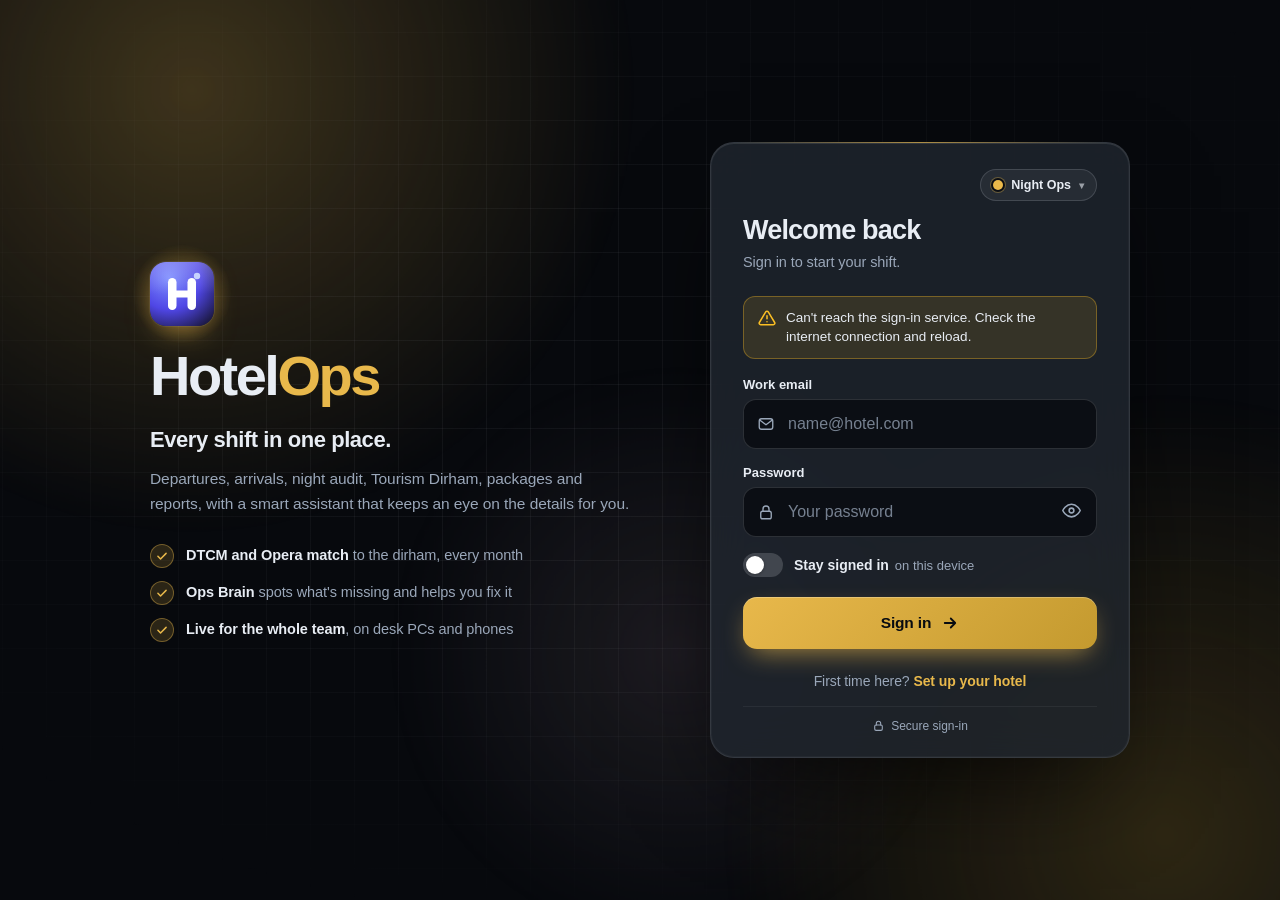
==== index.html @ 818b421c "Simplify Immigration Check into upload, review and fix (v650)" ====
<!DOCTYPE html>
<html lang="en">
<head>
<meta charset="UTF-8"/>
<meta name="viewport" content="width=device-width,initial-scale=1.0,viewport-fit=cover"/>
<title>HotelOps · Ibis Styles Dubai</title>
<link rel="icon" href="data:image/svg+xml,<svg xmlns='http://www.w3.org/2000/svg' viewBox='0 0 64 64'><defs><radialGradient id='g' cx='.3' cy='.25' r='.9'><stop offset='0' stop-color='%237c8cff'/><stop offset='.55' stop-color='%234f46e5'/><stop offset='1' stop-color='%231e1b4b'/></radialGradient><linearGradient id='gh' x1='0' y1='0' x2='0' y2='1'><stop offset='0' stop-color='%23fff' stop-opacity='.22'/><stop offset='.5' stop-color='%23fff' stop-opacity='0'/></linearGradient></defs><rect width='64' height='64' rx='14.5' fill='url(%23g)'/><rect width='64' height='64' rx='14.5' fill='url(%23gh)'/><g fill='%23fff'><rect x='18' y='16' width='8.5' height='32' rx='4.25'/><rect x='37.5' y='16' width='8.5' height='32' rx='4.25'/><rect x='22' y='28.5' width='20' height='7' rx='3.5'/></g><circle cx='47' cy='14' r='3.2' fill='%23c7d2fe'/></svg>"/>
<!-- PWA — installable, works offline for the app shell -->
<link rel="manifest" href="manifest.json"/>
<meta name="theme-color" content="#07090d"/>
<meta name="apple-mobile-web-app-capable" content="yes"/>
<meta name="mobile-web-app-capable" content="yes"/>
<meta name="apple-mobile-web-app-status-bar-style" content="black-translucent"/>
<meta name="apple-mobile-web-app-title" content="HotelOps"/>
<link rel="apple-touch-icon" sizes="180x180" href="icon-192.png"/>
<!-- CSP: restricts script/connect origins to only what this app actually
     uses (Firebase, Google Fonts, cdnjs for xlsx/pdf.js). 'unsafe-inline'
     is required for script-src/style-src since the app relies on inline
     onclick="" handlers and <style> blocks throughout — this policy's real
     value is blocking any OTHER origin from ever being loaded or contacted,
     not blocking inline handlers. -->
<meta http-equiv="Content-Security-Policy" content="default-src 'self'; script-src 'self' https://www.google.com https://www.recaptcha.net 'unsafe-inline' https://cdnjs.cloudflare.com https://www.gstatic.com https://apis.google.com https://*.firebasedatabase.app https://*.firebaseio.com https://cdn.jsdelivr.net 'wasm-unsafe-eval'; worker-src 'self' blob: https://cdn.jsdelivr.net; style-src 'self' 'unsafe-inline' https://fonts.googleapis.com; font-src 'self' https://fonts.gstatic.com data:; img-src 'self' data: blob:; media-src 'self' blob:; connect-src 'self' https://api.github.com https://docs.google.com https://drive.google.com https://drive.usercontent.google.com https://*.googleusercontent.com https://api.onedrive.com https://*.1drv.com https://*.livefilestore.com https://onedrive.live.com https://dl.dropboxusercontent.com https://raw.githubusercontent.com https://ntfy.sh https://api.telegram.org https://www.google.com https://www.recaptcha.net https://api.anthropic.com https://en.wikipedia.org https://cdn.jsdelivr.net data: blob: https://*.googleapis.com https://*.firebaseio.com https://*.firebasedatabase.app wss://*.firebaseio.com wss://*.firebasedatabase.app https://apis.google.com; frame-src 'self' https://*.firebasedatabase.app https://*.firebaseio.com https://www.google.com https://www.recaptcha.net https://*.firebaseapp.com https://accounts.google.com; object-src 'none'; base-uri 'self'; form-action 'self';"/>
<!-- fonts and the Excel/PDF readers load without holding up the first screen -->
<link rel="preconnect" href="https://fonts.googleapis.com"/><link rel="preconnect" href="https://fonts.gstatic.com" crossorigin/>
<link rel="preload" as="style" href="https://fonts.googleapis.com/css2?family=Inter:wght@400;500;600;700;800&family=JetBrains+Mono:wght@400;500;600&family=DM+Mono:wght@400;500&family=DM+Sans:wght@400;500;600;700&display=swap" onload="this.onload=null;this.rel='stylesheet'"/>
<noscript><link href="https://fonts.googleapis.com/css2?family=Inter:wght@400;500;600;700;800&family=JetBrains+Mono:wght@400;500;600&family=DM+Mono:wght@400;500&family=DM+Sans:wght@400;500;600;700&display=swap" rel="stylesheet"/></noscript>
<script defer src="https://cdnjs.cloudflare.com/ajax/libs/xlsx/0.18.5/xlsx.full.min.js"></script>
<script defer src="https://cdnjs.cloudflare.com/ajax/libs/pdf.js/3.11.174/pdf.min.js"></script>

<!-- Firebase SDKs -->
<script src="https://www.gstatic.com/firebasejs/9.23.0/firebase-app-compat.js"></script>
<script src="https://www.gstatic.com/firebasejs/9.23.0/firebase-database-compat.js"></script>
<script src="https://www.gstatic.com/firebasejs/9.23.0/firebase-auth-compat.js"></script>
<script src="https://www.gstatic.com/firebasejs/9.23.0/firebase-app-check-compat.js"></script>

<!-- App styles -->
<meta name="ho-version" content="v650"/>
<link rel="stylesheet" href="styles.css"/>
<link rel="stylesheet" href="pro.css"/>
<link rel="stylesheet" href="immig-page.css"/>
<link rel="stylesheet" href="themes.css"/>
<link rel="stylesheet" href="themes-pro.css"/>
<link rel="stylesheet" href="login.css"/>
<link rel="stylesheet" href="forms.css"/>

<!-- ⚡ Instant theme — reads localStorage before Firebase responds, kills the flash -->
<script>
  (function() {
    try {
      // localStorage key matches what db.js uses: 'ibis_' + path
      // this device's own theme first; the hotel's old shared one only if none was ever chosen here
      var mine = localStorage.getItem('ho_theme_v1');
      var raw = mine ? null : localStorage.getItem('ibis_settings');
      if (mine || raw) {
        var s = mine ? { theme: mine } : JSON.parse(raw);
        if (s && s.theme) {
          // a skin sits on a base theme: iPhone on Opera, iPhone Dark and Titanium on Night Ops, Ocean on Midnight
          var skins = { 'ios': 'opera', 'ios-dark': 'night-ops', 'titanium': 'night-ops', 'ocean': 'midnight', 'catppuccin': 'midnight', 'latte': 'opera', 'nord': 'midnight', 'dracula': 'midnight', 'tokyo': 'midnight', 'rosepine': 'midnight', 'paper': 'opera', 'sky': 'opera', 'mint': 'opera', 'sakura': 'opera', 'sand': 'opera',
            'notes': 'opera', 'whatsapp': 'opera', 'telegram': 'opera', 'discord': 'night-ops', 'gaming': 'night-ops', 'classic': 'opera', 'pro': 'night-ops', 'study': 'opera', 'notepad': 'opera', 'redline': 'night-ops', 'found': 'night-ops', 'orbit': 'night-ops', 'orvante': 'opera', 'stratum': 'night-ops', 'atlas': 'opera', 'atlas-dusk': 'night-ops', 'grove': 'opera', 'redwhite': 'opera', 'backtrack': 'night-ops' };
          var styles = { notes: 1, whatsapp: 1, telegram: 1, discord: 1, gaming: 1, classic: 1, pro: 1, study: 1, notepad: 1, redline: 1, found: 1, orbit: 1, orvante: 1, stratum: 1, atlas: 1, 'atlas-dusk': 1, grove: 1, redwhite: 1, backtrack: 1 };   // App styles (themes-pro.css)
          document.documentElement.setAttribute('data-theme', skins[s.theme] || s.theme);
          if (skins[s.theme]) document.documentElement.setAttribute('data-skin', s.theme);
          if (styles[s.theme]) document.documentElement.setAttribute('data-skin-group', 'style');
          // 🌙 dark mode (utils.js hoApplyDark): a light theme draws dark from the first paint
          var hh = new Date().getHours(); if ((localStorage.getItem('ho_dark_v1') === '1' || (localStorage.getItem('ho_dark_auto_v1') === '1' && (hh >= 19 || hh < 7))) && (skins[s.theme] || s.theme) === 'opera') { document.documentElement.setAttribute('data-theme', 'night-ops'); document.documentElement.setAttribute('data-dark', '1'); }
        }
      }
    } catch(e) {}
  })();
</script>
  <style id="loginThemeStyle"></style>

<!-- ══ Adagio Pro — scoped styles (prefixed .ap-) ══ -->
<style>
#panel-adagio {
  --adg-navy:        #0d1b2a;
  --adg-navy-2:      #152438;
  --adg-navy-3:      #1e3050;
  --adg-navy-card:   #182e45;
  --adg-gold:        #c9a84c;
  --adg-gold-light:  #e8c97a;
  --adg-gold-dim:    rgba(201,168,76,.15);
  --adg-gold-border: rgba(201,168,76,.35);
  --adg-red:         #e05c5c;
  --adg-red-bg:      rgba(224,92,92,.12);
  --adg-orange:      #e0944a;
  --adg-orange-bg:   rgba(224,148,74,.12);
  --adg-blue:        #4a90d9;
  --adg-blue-bg:     rgba(74,144,217,.12);
  --adg-green:       #4caf7d;
  --adg-green-bg:    rgba(76,175,125,.12);
  --adg-purple:      #9b72cf;
  --adg-pink:        #e05c9b;
  --adg-pink-bg:     rgba(224,92,155,.12);
  --adg-text-1:      #f0ede8;
  --adg-text-2:      #a8b4c2;
  --adg-text-3:      #637180;
  --adg-border:      rgba(255,255,255,.07);
  --adg-border-2:    rgba(255,255,255,.12);
  --adg-radius:      10px;
  --adg-radius-lg:   16px;
}
#panel-adagio { font-family: 'DM Sans', var(--sans, sans-serif); }

/* ── Opera theme overrides for Adagio panel ── */
[data-theme="opera"] #panel-adagio {
  --adg-navy:        #F5F5F5;
  --adg-navy-2:      #EFEFEF;
  --adg-navy-3:      #E8E8E8;
  --adg-navy-card:   #FFFFFF;
  --adg-gold:        #8B5E00;
  --adg-gold-light:  #7A5200;
  --adg-gold-dim:    rgba(139,94,0,.10);
  --adg-gold-border: rgba(139,94,0,.30);
  --adg-red:         #C74634;
  --adg-red-bg:      rgba(199,70,52,.09);
  --adg-orange:      #995C00;
  --adg-orange-bg:   rgba(153,92,0,.09);
  --adg-blue:        #1B6EC2;
  --adg-blue-bg:     rgba(27,110,194,.09);
  --adg-green:       #118C4F;
  --adg-green-bg:    rgba(17,140,79,.09);
  --adg-purple:      #5C2D8C;
  --adg-pink:        #C2185B;
  --adg-pink-bg:     rgba(194,24,91,.09);
  --adg-text-1:      #1D1D1B;
  --adg-text-2:      #4A4A4A;
  --adg-text-3:      #767676;
  --adg-border:      rgba(0,0,0,.09);
  --adg-border-2:    rgba(0,0,0,.14);
}
[data-theme="opera"] .adg-upload-card      { background: #FFFFFF; border-color: #C8C8C8; }
[data-theme="opera"] .adg-upload-settings  { background: #F0F0F0; border-color: #CCCCCC; }
[data-theme="opera"] .adg-date-input,
[data-theme="opera"] .adg-num-input        { background: #FFFFFF; border-color: #C8C8C8; color: #1D1D1B; }
[data-theme="opera"] .adg-table-wrap       { background: #FFFFFF; border-color: #E0E0E0; }
[data-theme="opera"] .adg-table th         { background: #F0F0F0; color: #767676; border-color: #D0D0D0; }
[data-theme="opera"] .adg-table td         { border-color: #EEEEEE; color: #1D1D1B; }
[data-theme="opera"] .adg-table tbody tr:hover { background: rgba(199,70,52,.04); }
[data-theme="opera"] .adg-modal-box         { background: #FFFFFF; border-color: #E0E0E0; }
[data-theme="opera"] .adg-modal-hdr         { background: #FFFFFF; border-color: #E0E0E0; }
[data-theme="opera"] .adg-chart-panel      { background: #FFFFFF; border-color: #E0E0E0; }
[data-theme="opera"] .adg-summary          { background: #FFFFFF; border-color: #E0E0E0; }
[data-theme="opera"] .adg-kpi              { background: #FFFFFF; border-color: #E0E0E0; }
[data-theme="opera"] .adg-kpi:hover        { box-shadow: 0 4px 16px rgba(0,0,0,.12); }
[data-theme="opera"] .adg-select,
[data-theme="opera"] .adg-search-input     { background: #FFFFFF; border-color: #C8C8C8; color: #1D1D1B; }
[data-theme="opera"] .adg-tab              { background: #FFFFFF; border-color: #C8C8C8; color: #4A4A4A; }
[data-theme="opera"] .adg-tab:hover        { border-color: #8B5E00; color: #8B5E00; }
[data-theme="opera"] .adg-tab.active       { background: rgba(139,94,0,.08); border-color: #8B5E00; color: #7A5200; }
[data-theme="opera"] .adg-room-badge       { background: #F0F0F0; border-color: #C8C8C8; color: #7A5200; }
[data-theme="opera"] .adg-file-pill        { background: #F0F0F0; border-color: #C8C8C8; color: #7A5200; }
[data-theme="opera"] .adg-tab-count        { background: rgba(0,0,0,.06); }
[data-theme="opera"] .adg-row-departed,
[data-theme="opera"] .adg-row-overdue      { background: rgba(199,70,52,.05) !important; }
[data-theme="opera"] .adg-row-departing    { background: rgba(153,92,0,.04) !important; }
[data-theme="opera"] .adg-row-cheque       { background: rgba(194,24,91,.04) !important; }
[data-theme="opera"] .adg-row-paid         { opacity: .6; }
[data-theme="opera"] .adg-modal-field      { background: #F0F0F0; }

/* Upload */
.adg-upload-section{display:flex;flex-direction:column;align-items:center;gap:1.25rem;padding:3rem 1rem}
.adg-upload-card{display:flex;flex-direction:column;align-items:center;gap:1.1rem;background:var(--adg-navy-card);border:2px dashed var(--adg-border-2);border-radius:var(--adg-radius-lg);padding:2.5rem 3rem;width:100%;max-width:580px;text-align:center;transition:border-color .2s,box-shadow .2s;cursor:pointer}
.adg-upload-card.adg-drag-over{border-color:var(--adg-gold);box-shadow:0 0 0 4px var(--adg-gold-dim)}
.adg-upload-icon{font-size:2.5rem;line-height:1}
.adg-upload-title{font-family:'DM Serif Display',var(--serif,serif);font-size:1.4rem;color:var(--adg-text-1)}
.adg-upload-hint{font-size:.85rem;color:var(--adg-text-2);line-height:1.6}
.adg-upload-settings{width:100%;background:var(--adg-navy-3);border:1px solid var(--adg-border-2);border-radius:var(--adg-radius);padding:.9rem 1.1rem;display:flex;flex-direction:column;gap:.65rem}
.adg-settings-title{font-size:.68rem;font-weight:600;color:var(--adg-text-3);text-transform:uppercase;letter-spacing:.07em}
.adg-setting-row{display:flex;align-items:center;justify-content:space-between;gap:1rem;font-size:.82rem;color:var(--adg-text-2)}
.adg-date-input,.adg-num-input{background:var(--adg-navy-2);border:1px solid var(--adg-border-2);border-radius:6px;color:var(--adg-text-1);padding:.3rem .65rem;font-family:'DM Sans',sans-serif;font-size:.82rem;transition:border-color .15s}
.adg-date-input:focus,.adg-num-input:focus{outline:none;border-color:var(--adg-gold)}
.adg-num-input{width:110px;text-align:right}
.adg-setting-row label{flex:1;min-width:0;text-align:left}
.adg-setting-row input{flex:0 0 auto}
@media (max-width:600px){.adg-upload-settings{padding:.8rem}.adg-setting-row{gap:.6rem}.adg-num-input{width:90px}.adg-date-input{width:140px}}
.adg-upload-error{background:var(--adg-red-bg);border:1px solid var(--adg-red);color:var(--adg-red);border-radius:var(--adg-radius);padding:.7rem 1.1rem;font-size:.83rem;width:100%;max-width:580px;white-space:pre-line}

/* Buttons */
.adg-btn{display:inline-flex;align-items:center;gap:.4rem;padding:.45rem 1rem;border-radius:8px;font-family:'DM Sans',sans-serif;font-size:.82rem;font-weight:500;cursor:pointer;transition:all .18s;border:none;white-space:nowrap}
.adg-btn-primary{background:var(--adg-gold);color:var(--adg-navy);font-weight:700}
.adg-btn-primary:hover{background:var(--adg-gold-light);transform:translateY(-1px)}
.adg-btn-ghost{background:transparent;color:var(--adg-text-2);border:1px solid var(--adg-border-2)}
.adg-btn-ghost:hover{border-color:var(--adg-gold);color:var(--adg-gold)}
.adg-btn-sm{padding:.32rem .75rem;font-size:.77rem}

/* Loading */
.adg-loading{display:flex;flex-direction:column;align-items:center;justify-content:center;gap:1.5rem;height:30vh;color:var(--adg-text-2)}
.adg-spinner{width:38px;height:38px;border:3px solid var(--adg-border-2);border-top-color:var(--adg-gold);border-radius:50%;animation:adgSpin .7s linear infinite}
@keyframes adgSpin{to{transform:rotate(360deg)}}

/* Topbar */
.adg-topbar{display:flex;align-items:center;justify-content:space-between;margin-bottom:1.25rem;flex-wrap:wrap;gap:.75rem}
.adg-file-info{display:flex;align-items:center;gap:.5rem;font-size:.82rem;color:var(--adg-text-2);flex-wrap:wrap}
.adg-file-pill{background:var(--card2,#181c24);border:1px solid var(--border,#2a2f3d);border-radius:20px;padding:.18rem .7rem;font-size:.76rem;color:var(--adg-gold-light)}
.adg-topbar-actions{display:flex;gap:.5rem;flex-wrap:wrap}

/* KPI */
.adg-kpi-grid{display:grid;grid-template-columns:repeat(auto-fit,minmax(148px,1fr));gap:.8rem;margin-bottom:1.25rem}
.adg-kpi{background:var(--adg-navy-card);border:1px solid var(--adg-border);border-radius:var(--adg-radius-lg);padding:.9rem 1rem;position:relative;overflow:hidden;transition:transform .15s,box-shadow .15s,border-color .15s;cursor:pointer}
.adg-kpi:hover{transform:translateY(-2px);box-shadow:0 8px 24px rgba(0,0,0,.35);border-color:var(--adg-border-2)}
.adg-kpi::before{content:'';position:absolute;top:0;left:0;right:0;height:3px}
.adg-kpi-danger::before{background:var(--adg-red)} .adg-kpi-cheque::before{background:var(--adg-pink)} .adg-kpi-due::before{background:var(--adg-orange)}
.adg-kpi-ok::before{background:var(--adg-blue)} .adg-kpi-paid::before{background:var(--adg-green)} .adg-kpi-out::before{background:var(--adg-gold)}
.adg-kpi-contracts::before{background:var(--adg-purple)} .adg-kpi-deposits::before{background:#e8c97a}
.adg-kpi-val{font-family:'DM Serif Display',var(--serif,serif);font-size:1.75rem;line-height:1;margin-bottom:.3rem}
.adg-kpi-danger .adg-kpi-val{color:var(--adg-red)} .adg-kpi-cheque .adg-kpi-val{color:var(--adg-pink)} .adg-kpi-due .adg-kpi-val{color:var(--adg-orange)}
.adg-kpi-ok .adg-kpi-val{color:var(--adg-blue)} .adg-kpi-paid .adg-kpi-val{color:var(--adg-green)} .adg-kpi-out .adg-kpi-val{color:var(--adg-gold-light)}
.adg-kpi-contracts .adg-kpi-val{color:var(--adg-purple)} .adg-kpi-deposits .adg-kpi-val{color:#e8c97a}
.adg-kpi-amount{font-size:1.1rem}
.adg-kpi-label{font-size:.74rem;font-weight:600;margin-bottom:.12rem;color:var(--adg-text-2)}
.adg-kpi-sub{font-size:.66rem;color:var(--adg-text-3)}

/* Summary */
.adg-summary{background:var(--adg-navy-card);border:1px solid var(--adg-border);border-radius:var(--adg-radius);padding:.7rem 1.1rem;margin-bottom:1.1rem;display:flex;align-items:center;gap:1.25rem;flex-wrap:wrap;font-size:.79rem}
.adg-sum-item{display:flex;align-items:center;gap:.4rem;color:var(--adg-text-2)}
.adg-sum-dot{width:7px;height:7px;border-radius:50%;flex-shrink:0}

/* Alerts */
.adg-alert{background:rgba(224,92,92,.07);border:1px solid rgba(224,92,92,.25);border-radius:var(--adg-radius);padding:.8rem 1.1rem;margin-bottom:1.1rem;font-size:.81rem;color:var(--adg-red)}
.adg-alert-title{font-weight:700;margin-bottom:.35rem}
.adg-alert ul{list-style:none;padding-left:.75rem;display:flex;flex-direction:column;gap:.2rem}
.adg-alert li::before{content:"• "}
.adg-warn{background:rgba(201,168,76,.06);border:1px solid rgba(201,168,76,.2);border-radius:var(--adg-radius);padding:.65rem 1.1rem;font-size:.78rem;color:var(--adg-gold-light);margin-bottom:.9rem}

/* Charts */
.adg-charts{display:grid;grid-template-columns:repeat(auto-fit,minmax(280px,1fr));gap:.9rem;margin-bottom:1.25rem}
.adg-chart-panel{background:var(--adg-navy-card);border:1px solid var(--adg-border);border-radius:var(--adg-radius-lg);padding:1rem 1.1rem}
.adg-chart-title{font-size:.74rem;font-weight:600;color:var(--adg-text-3);margin-bottom:.8rem;text-transform:uppercase;letter-spacing:.06em}
.adg-chart-panel canvas{width:100%!important;height:175px!important}

/* Controls */
.adg-controls{display:flex;align-items:center;justify-content:space-between;gap:.9rem;margin-bottom:.75rem;flex-wrap:wrap}
.adg-filter-tabs{display:flex;gap:.3rem;flex-wrap:wrap}
.adg-tab{background:var(--card,#111520);border:1px solid var(--border,#2a2f3d);color:var(--adg-text-2);padding:.34rem .8rem;border-radius:20px;font-size:.76rem;font-family:'DM Sans',sans-serif;cursor:pointer;transition:all .15s;display:flex;align-items:center;gap:.25rem}
.adg-tab:hover{border-color:var(--adg-border-2);color:var(--adg-text-1)}
.adg-tab.active{background:var(--adg-gold-dim);border-color:var(--adg-gold);color:var(--adg-gold-light);font-weight:600}
.adg-tab.tab-danger.active{background:var(--adg-red-bg);border-color:var(--adg-red);color:var(--adg-red)}
.adg-tab.tab-cheque.active{background:var(--adg-pink-bg);border-color:var(--adg-pink);color:var(--adg-pink)}
.adg-tab-count{font-size:.66rem;background:rgba(255,255,255,.08);border-radius:10px;padding:.04rem .32rem}
.adg-controls-row2{display:flex;align-items:center;gap:.6rem;margin-bottom:.75rem;flex-wrap:wrap}
.adg-select{background:var(--card,#111520);border:1px solid var(--border,#2a2f3d);color:var(--text,#e0e0e0);font-family:'DM Sans',sans-serif;font-size:.78rem;padding:.35rem .6rem;border-radius:8px;outline:none;transition:border-color .15s;cursor:pointer;height:32px}
.adg-select:focus{border-color:var(--adg-gold)}
.adg-search-wrap{position:relative;display:flex;align-items:center}
.adg-search-icon{position:absolute;left:.65rem;font-size:.8rem;pointer-events:none;color:var(--adg-text-3)}
.adg-search-input{width:240px;background:var(--card,#111520);border:1px solid var(--border,#2a2f3d);color:var(--text,#e0e0e0);font-family:'DM Sans',sans-serif;font-size:.81rem;padding:.37rem .65rem .37rem 1.9rem;border-radius:8px;outline:none;transition:border-color .15s;height:32px}
.adg-search-input:focus{border-color:var(--adg-gold)}
.adg-search-clear{position:absolute;right:.4rem;background:none;border:none;color:var(--adg-text-3);cursor:pointer;font-size:.8rem;padding:.15rem;line-height:1}
.adg-results-count{font-size:.76rem;color:var(--adg-text-3);margin-bottom:.6rem}
.adg-divider-lbl{font-size:.74rem;color:var(--adg-text-3);white-space:nowrap}

/* Table */
.adg-table-wrap{overflow-x:auto;border-radius:var(--adg-radius-lg);border:1px solid var(--adg-border);background:var(--adg-navy-card)}
.adg-table{width:100%;border-collapse:collapse;font-size:.78rem;min-width:1050px}
.adg-table thead{position:sticky;top:0;z-index:2}
.adg-table th{background:var(--adg-navy-3);color:var(--adg-text-3);font-weight:600;font-size:.66rem;text-transform:uppercase;letter-spacing:.06em;padding:.6rem .9rem;text-align:left;border-bottom:1px solid var(--adg-border-2);white-space:nowrap}
.adg-table th.adg-sortable{cursor:pointer;user-select:none;transition:color .15s}
.adg-table th.adg-sortable:hover,.adg-table th.adg-sort-active{color:var(--adg-gold-light)}
.adg-table td{padding:.55rem .9rem;border-bottom:1px solid var(--adg-border);vertical-align:middle;color:var(--adg-text-1)}
.adg-table tbody tr{transition:background .1s;cursor:pointer}
.adg-table tbody tr:hover{background:rgba(255,255,255,.04)}
.adg-table tbody tr:last-child td{border-bottom:none}
.adg-row-departed,.adg-row-overdue{background:rgba(224,92,92,.08)!important}
.adg-row-departing{background:rgba(224,148,74,.06)!important}
.adg-row-cheque{background:rgba(224,92,155,.05)!important}
.adg-row-due{background:rgba(224,148,74,.03)!important}
.adg-row-paid{opacity:.55}

/* Badges */
.adg-badge{display:inline-flex;align-items:center;gap:.25rem;padding:.22rem .55rem;border-radius:20px;font-size:.67rem;font-weight:700;white-space:nowrap}
.adg-badge-danger{background:var(--adg-red-bg);color:var(--adg-red);border:1px solid rgba(224,92,92,.3)}
.adg-badge-due{background:var(--adg-orange-bg);color:var(--adg-orange);border:1px solid rgba(224,148,74,.3)}
.adg-badge-cheque{background:var(--adg-pink-bg);color:var(--adg-pink);border:1px solid rgba(224,92,155,.3)}
.adg-badge-ok{background:var(--adg-blue-bg);color:var(--adg-blue);border:1px solid rgba(74,144,217,.3)}
.adg-badge-paid{background:var(--adg-green-bg);color:var(--adg-green);border:1px solid rgba(76,175,125,.3)}
.adg-badge-high{background:rgba(232,201,122,.1);color:var(--adg-gold-light);border:1px solid var(--adg-gold-border);font-size:.62rem;padding:.15rem .42rem}
.adg-room-badge{display:inline-block;background:var(--card2,#181c24);border:1px solid var(--border,#2a2f3d);border-radius:6px;padding:.13rem .48rem;font-weight:700;font-size:.74rem;color:var(--adg-gold-light);min-width:38px;text-align:center}
.adg-amt-due{color:var(--adg-red);font-weight:700} .adg-amt-ok{color:var(--adg-text-1)} .adg-amt-paid{color:var(--adg-green);font-weight:600} .adg-amt-zero{color:var(--adg-text-3)}
.adg-days-pill{display:inline-flex;align-items:center;justify-content:center;min-width:48px;padding:.14rem .38rem;border-radius:12px;font-size:.68rem;font-weight:700}
.adg-days-danger{background:var(--adg-red-bg);color:var(--adg-red)} .adg-days-warn{background:var(--adg-orange-bg);color:var(--adg-orange)}
.adg-days-ok{background:var(--adg-blue-bg);color:var(--adg-blue)} .adg-days-past{background:var(--adg-red-bg);color:var(--adg-red)} .adg-days-far{background:var(--adg-green-bg);color:var(--adg-green)}
.adg-date-txt{font-size:.72rem;color:var(--adg-text-2);white-space:nowrap}
.adg-doc-ok{color:var(--adg-green);font-weight:700;font-size:.86rem} .adg-doc-miss{color:var(--adg-red);font-weight:700;font-size:.86rem}
.adg-conf-num{font-size:.66rem;color:var(--adg-text-3);display:block;margin-top:.08rem}
.adg-table-empty{padding:3rem;text-align:center;color:var(--adg-text-3);font-size:.88rem}
.adg-warn-icon{cursor:help;font-size:.75rem}

/* Modal */
.adg-modal-overlay{position:fixed;inset:0;background:rgba(0,0,0,.55);z-index:500;display:flex;align-items:stretch;justify-content:flex-end;backdrop-filter:blur(2px)}
.adg-modal-box{background:var(--adg-navy-card);border-left:1px solid var(--adg-border-2);border-radius:0;width:100%;max-width:440px;height:100%;overflow-y:auto;box-shadow:-8px 0 40px rgba(0,0,0,.45);display:flex;flex-direction:column;animation:adgSlideIn .22s cubic-bezier(.22,.61,.36,1)}
@keyframes adgSlideIn{from{transform:translateX(100%);opacity:.6}to{transform:translateX(0);opacity:1}}
.adg-modal-hdr{display:flex;align-items:center;justify-content:space-between;padding:1rem 1.4rem;border-bottom:1px solid var(--adg-border);position:sticky;top:0;background:var(--adg-navy-card);z-index:1;flex-shrink:0}
.adg-modal-title{display:flex;align-items:center;flex-wrap:wrap;gap:.4rem;font-family:'DM Serif Display',var(--serif,serif);font-size:1.05rem;color:var(--adg-text-1);min-width:0;flex:1;margin-right:.75rem}
.adg-modal-close{background:none;border:none;color:var(--adg-text-3);cursor:pointer;font-size:1.1rem;padding:.2rem .35rem;border-radius:4px;line-height:1}
.adg-modal-close:hover{color:var(--adg-text-1)}
.adg-modal-body{padding:1.1rem 1.4rem 1.4rem}
.adg-modal-label{font-size:.66rem;font-weight:700;text-transform:uppercase;letter-spacing:.07em;color:var(--adg-text-3);margin-bottom:.35rem}
.adg-modal-value{font-size:.86rem;color:var(--adg-text-1);line-height:1.6}
.adg-modal-grid{display:grid;grid-template-columns:1fr 1fr;gap:.8rem;margin-bottom:.8rem}
.adg-modal-grid-3{display:grid;grid-template-columns:1fr 1fr 1fr;gap:.8rem;margin-bottom:.8rem}
.adg-modal-field{background:var(--adg-navy-3);border-radius:var(--adg-radius);padding:.6rem .85rem}
.adg-modal-section{margin-bottom:1rem}
.adg-amt-row{display:flex;gap:.6rem;flex-wrap:wrap;margin-bottom:.7rem}
.adg-amt-card{flex:1;min-width:100px;background:var(--adg-navy-3);border-radius:var(--adg-radius);padding:.65rem .85rem;text-align:center}
.adg-amt-card-val{font-family:'DM Serif Display',var(--serif,serif);font-size:1.25rem;margin-bottom:.18rem}
.adg-amt-card-lbl{font-size:.66rem;color:var(--adg-text-3);text-transform:uppercase;letter-spacing:.05em}
.adg-prog-wrap{height:5px;background:var(--adg-navy-2);border-radius:3px;overflow:hidden;margin-top:.5rem}
.adg-prog-fill{height:100%;border-radius:3px;transition:width .4s ease}
.adg-install-past{color:var(--adg-text-3)} .adg-install-next{color:var(--adg-gold-light);font-weight:700} .adg-install-future{color:var(--adg-text-2)}
.adg-docs-row{display:flex;gap:.6rem;flex-wrap:wrap}
.adg-doc-badge{display:flex;align-items:center;gap:.35rem;background:var(--adg-navy-3);border-radius:var(--adg-radius);padding:.45rem .8rem;font-size:.77rem;flex:1;min-width:160px}
@media(max-width:768px){
  .adg-kpi-grid{grid-template-columns:1fr 1fr}
  .adg-search-input{width:100%}
  .adg-modal-grid,.adg-modal-grid-3{grid-template-columns:1fr}
  .adg-charts{grid-template-columns:1fr}
}
</style>
<link rel="stylesheet" href="manual-upsells.css"/>
<link rel="stylesheet" href="ingauge-overview.css"/>
<link rel="stylesheet" href="ingauge-workspace.css"/>
<link rel="stylesheet" href="ingauge-month-close.css"/>
<link rel="stylesheet" href="backtrack.css"/>
<link rel="stylesheet" href="enrolment-excel.css"/>
</head>
<body>

<!-- ══════════════════════════════════════════════════════
     LOGIN SCREEN
══════════════════════════════════════════════════════ -->
<div id="loginScreen" style="display:none;">
  <!-- moving background: aurora glow, grid shimmer, a few drifting sparks (login.css) -->
  <div class="lg-sky" aria-hidden="true">
    <i class="lg-aurora lg-a1"></i><i class="lg-aurora lg-a2"></i><i class="lg-aurora lg-a3"></i>
    <div class="lg-grid"></div>
    <div class="lg-sparks"><i style="--x:6%;--d:19s;--w:0s;--s:3px"></i><i style="--x:14%;--d:23s;--w:-6s;--s:2px"></i><i style="--x:23%;--d:17s;--w:-11s;--s:4px"></i><i style="--x:31%;--d:26s;--w:-3s;--s:2px"></i><i style="--x:42%;--d:21s;--w:-15s;--s:3px"></i><i style="--x:51%;--d:28s;--w:-8s;--s:2px"></i><i style="--x:60%;--d:18s;--w:-13s;--s:3px"></i><i style="--x:68%;--d:24s;--w:-2s;--s:2px"></i><i style="--x:77%;--d:20s;--w:-17s;--s:4px"></i><i style="--x:85%;--d:27s;--w:-9s;--s:2px"></i><i style="--x:93%;--d:22s;--w:-5s;--s:3px"></i><i style="--x:37%;--d:30s;--w:-20s;--s:2px"></i></div>
  </div>

  <div class="login-bg">
    <!-- left: what HotelOps is (brand.js skips its own hero when this one is here) -->
    <div id="hoHero" class="ho-hero lg-hero">
      <div class="lg-brand">
        <div class="ho-hero-logo lg-mark"><svg class="ho-logo" viewBox="0 0 64 64" aria-hidden="true"><defs><radialGradient id="lgLogoG" cx=".3" cy=".25" r=".9"><stop offset="0" stop-color="#7c8cff"/><stop offset=".55" stop-color="#4f46e5"/><stop offset="1" stop-color="#1e1b4b"/></radialGradient><linearGradient id="lgLogoGh" x1="0" y1="0" x2="0" y2="1"><stop offset="0" stop-color="#fff" stop-opacity=".22"/><stop offset=".5" stop-color="#fff" stop-opacity="0"/></linearGradient></defs><rect width="64" height="64" rx="14.5" fill="url(#lgLogoG)"/><rect width="64" height="64" rx="14.5" fill="url(#lgLogoGh)"/><g fill="#fff"><rect x="18" y="16" width="8.5" height="32" rx="4.25"/><rect x="37.5" y="16" width="8.5" height="32" rx="4.25"/><rect x="22" y="28.5" width="20" height="7" rx="3.5"/></g><circle cx="47" cy="14" r="3.2" fill="#c7d2fe"/></svg></div>
        <h1 class="lg-word">Hotel<b>Ops</b></h1>
      </div>
      <p class="lg-tag">Every shift in one place.</p>
      <p class="lg-lead">Departures, arrivals, night audit, Tourism Dirham, packages and reports, with a smart assistant that keeps an eye on the details for you.</p>
      <ul class="lg-points">
        <li><span class="lg-tick"><svg viewBox="0 0 24 24" aria-hidden="true"><path d="M5 12.5l4.5 4.5L19 7.5"/></svg></span><span><b>DTCM and Opera match</b> to the dirham, every month</span></li>
        <li><span class="lg-tick"><svg viewBox="0 0 24 24" aria-hidden="true"><path d="M5 12.5l4.5 4.5L19 7.5"/></svg></span><span><b>Ops Brain</b> spots what's missing and helps you fix it</span></li>
        <li><span class="lg-tick"><svg viewBox="0 0 24 24" aria-hidden="true"><path d="M5 12.5l4.5 4.5L19 7.5"/></svg></span><span><b>Live for the whole team</b>, on desk PCs and phones</span></li>
      </ul>
    </div>

    <div class="login-card" role="main">
      <div class="login-theme-row lg-in" style="--i:0">
        <button type="button" id="loginThemeBtn" class="login-theme-pick" onclick="hoThemeMenu(this)" aria-haspopup="menu" title="Change theme">Theme</button>
      </div>

      <h2 class="lg-title lg-in" style="--i:1">Welcome back</h2>
      <p class="lg-sub lg-in" style="--i:2">Sign in to start your shift.</p>

      <div id="loginError" class="login-error" role="alert" aria-live="polite" style="display:none;"></div>
      <button id="loginOtherAccount" class="lg-other-account" type="button" onclick="authUseAnotherAccount()" hidden>Use another account</button>

      <form id="loginForm" onsubmit="event.preventDefault();authLogin();" novalidate>
        <div class="login-field lg-in" style="--i:3">
          <label class="login-label" for="loginEmail">Work email</label>
          <div class="lg-input-wrap">
            <svg class="lg-input-ic" viewBox="0 0 24 24" aria-hidden="true"><rect x="3" y="5" width="18" height="14" rx="3"/><path d="m4 7 8 6 8-6"/></svg>
            <input id="loginEmail" name="email" type="email" class="login-input"
              placeholder="name@hotel.com" inputmode="email" autocapitalize="off" spellcheck="false"
              autocomplete="username email"
              onkeydown="if(event.key==='Enter'){event.preventDefault();document.getElementById('loginPass').focus()}"/>
          </div>
        </div>

        <div class="login-field lg-in" style="--i:4">
          <label class="login-label" for="loginPass">Password</label>
          <div class="login-pass-wrap lg-input-wrap">
            <svg class="lg-input-ic" viewBox="0 0 24 24" aria-hidden="true"><rect x="5" y="11" width="14" height="10" rx="2.5"/><path d="M8 11V8a4 4 0 0 1 8 0v3"/></svg>
            <input id="loginPass" name="password" type="password" class="login-input"
              placeholder="Your password"
              autocomplete="current-password"/>
            <button type="button" id="loginEye" class="login-eye" onclick="togglePassVis()" aria-label="Show password" aria-pressed="false" title="Show password">
              <span id="eyeIcon"><svg viewBox="0 0 24 24" fill="none" stroke="currentColor" stroke-width="2" stroke-linecap="round" stroke-linejoin="round"><path d="M1 12s4-8 11-8 11 8 11 8-4 8-11 8-11-8-11-8z"/><circle cx="12" cy="12" r="3"/></svg></span>
            </button>
          </div>
        </div>

        <div class="login-remember lg-in" style="--i:5">
          <label class="login-check-label lg-switch" for="rememberMe">
            <input type="checkbox" id="rememberMe" role="switch"/>
            <span class="lg-switch-track" aria-hidden="true"><span class="lg-switch-dot"></span></span>
            <span class="lg-switch-text">Stay signed in <small>on this device</small></span>
          </label>
        </div>

        <button id="loginBtn" type="submit" class="login-btn lg-in" style="--i:6"><span class="lg-btn-label">Sign in</span><svg class="lg-btn-arrow" viewBox="0 0 24 24" aria-hidden="true"><path d="M5 12h14M13 6l6 6-6 6"/></svg></button>
      </form>

      <div class="lg-foot lg-in" style="--i:7">
        <a class="login-setup-link lg-setup" href="setup-account.html">First time here? <b>Set up your hotel</b></a>
        <div class="login-footer lg-secure"><svg viewBox="0 0 24 24" aria-hidden="true"><rect x="5" y="11" width="14" height="10" rx="2.5"/><path d="M8 11V8a4 4 0 0 1 8 0v3"/></svg>Secure sign-in</div>
      </div>
    </div>
  </div>
</div>

<!-- App wrapper — hidden until authenticated -->
<div id="appWrapper" style="display:none;">

<!-- ── TOP BAR ── -->
<header class="topbar">
  <div class="icon-round mob-hide" id="sidenavToggleBtn" onclick="toggleSidenav()" title="Hide menu">☰</div>
  <div class="logo" onclick="editHotel()" title="Click to rename hotel">
    <div class="logo-mark">🏨</div>
    <div class="logo-name" id="hotelName">Ibis Styles <span>Dubai</span></div>
  </div>
  <div class="topbar-center" id="topbarDate">Loading…</div>
  <div class="topbar-right">
    <div id="authUserPill" class="auth-user-pill" style="display:none;"></div>
    <div class="icon-round" id="adminPanelBtn" onclick="openAdminPanel()" title="Team Management" style="display:none;">👥</div>
    <!-- Theme Switcher -->
    <div class="theme-switcher">
      <button class="theme-btn active" id="hoThemeBtn" onclick="hoThemeMenu(this)" title="Theme" aria-haspopup="menu"><span class="theme-dot"></span><span>Theme</span></button>
    </div>
    <!-- Firebase status -->
    <div class="fb-status">
      <div id="fbDot" style="width:7px;height:7px;border-radius:50%;background:var(--amber);transition:all 0.3s;flex-shrink:0;"></div>
      <span id="fbLabel" style="font-family:var(--mono);font-size:0.6rem;">Connecting…</span>
    </div>
    <div class="tb-pill live">● Live</div>
    <div class="tb-pill occ-pill" id="topbarOcc" style="display:none;">🏨 <span id="occLabel">—</span></div>
    <div class="tb-pill" id="topbarTime">—</div>
    <div class="tb-pill" id="appVersionPill" onclick="appForceUpdate()" title="App version — tap to force an update if it looks out of date" style="cursor:pointer;">—</div>
    <div class="icon-round mob-hide" onclick="gsOpen()" title="Search — room / guest / task (Ctrl+K)">🔍</div>
    <div class="icon-round" id="tbWhatsApp" onclick="waOpenFromTop()" title="WhatsApp: read groups, send messages">🟢</div>
    <div class="icon-round mob-hide" onclick="hoOpen()" title="Shift Handover">📋</div>
    <div class="icon-round" id="tbRoster" onclick="showPanel('roster')" title="Roster: the team's shifts">🗓️</div>
    <div class="icon-round" onclick="showPanel('settings')" title="Settings">⚙️</div>
    <div class="icon-round mob-hide" onclick="wnOpen(true)" title="What's new in this version">✨</div>
    <div class="icon-round mob-hide" onclick="openFeedback()"  title="Feedback">💬</div>
    <div class="icon-round mob-hide" onclick="document.getElementById('kbModal').classList.toggle('open')" title="Keyboard shortcuts (?)">⌨</div>
    <div class="icon-round mob-hide" onclick="exportAllData()" title="Export backup" data-require="canExport">💾</div>
    <label class="icon-round mob-hide" title="Import backup" style="cursor:pointer;">📂<input type="file" accept=".json" onchange="handleImport(this)" style="display:none"/></label>
  </div>
</header>

<div class="layout">

<!-- ── SIDEBAR ── -->
<nav class="sidenav">
  <div class="nav-section-label">Operations</div>
  <div class="nav-item active" onclick="showPanel('home')" id="nav-home" data-panel="home">
    <div class="nav-icon">🏠</div>Home
    <span class="nav-badge" id="badge-home">—</span>
  </div>
  <div class="nav-item" onclick="showPanel('departures')" id="nav-departures" data-panel="departures">
    <div class="nav-icon">🚪</div>Departures
    <span class="nav-badge" id="badge-departures">0</span>
  </div>
  <div class="nav-item" onclick="showPanel('arrivals')" id="nav-arrivals" data-panel="arrivals">
    <div class="nav-icon">🛎️</div>Arrivals
    <span class="nav-badge" id="badge-arrivals">0</span>
  </div>
  <div class="nav-item" onclick="showPanel('xref')" id="nav-xref" data-panel="xref">
    <div class="nav-icon">🔗</div>Arr vs Dep
    <span class="nav-badge" id="badge-xref">0</span>
  </div>
  <div class="nav-item" onclick="showPanel('purpose')" id="nav-purpose" data-panel="purpose">
    <div class="nav-icon">📋</div>Purpose of Stay
    <span class="nav-badge" id="badge-purpose">0</span>
  </div>
  <div class="nav-item" onclick="showPanel('shifts')" id="nav-shifts" data-panel="shifts">
    <div class="nav-icon">⏰</div>Shift Tasks
    <span class="nav-badge" id="badge-shifts">—</span>
  </div>
  <div class="nav-item" onclick="showPanel('roster')" id="nav-roster" data-panel="roster">
    <div class="nav-icon">🗓️</div>Roster
  </div>
  <div class="nav-divider"></div>
  <div class="nav-section-label">Reports</div>
  <div class="nav-item" onclick="showPanel('nationality')" id="nav-nationality" data-panel="nationality">
    <div class="nav-icon">🌍</div>Nationality Report
  </div>
  <div class="nav-item" onclick="showPanel('rent')" id="nav-rent" data-panel="rent">
    <div class="nav-icon">🛏️</div>Rented Rooms & Beds
  </div>
  <div class="nav-item" onclick="showPanel('audit')" id="nav-audit" data-panel="audit">
    <div class="nav-icon">🌙</div>PM Rooms
    <span class="nav-badge" id="naTabCount">Compare</span>
  </div>
  <div class="nav-item" onclick="showPanel('immig')" id="nav-immig" data-panel="immig">
    <div class="nav-icon">🛂</div>Immigration Check
    <span class="nav-badge" id="immigTabCount">Upload</span>
  </div>
  <div class="nav-item" onclick="showPanel('tourism')" id="nav-tourism" data-panel="tourism">
    <div class="nav-icon">🏛️</div>Tourism Tax
    <span class="nav-badge" id="badge-tourism">0</span>
  </div>
  <div class="nav-item" onclick="showPanel('td-audit')" id="nav-td-audit" data-panel="td-audit">
    <div class="nav-icon">⏳</div>TD 30-Day Audit
    <span class="nav-badge" id="badge-td-audit">—</span>
  </div>
  <div class="nav-item" onclick="showPanel('dtcm')" id="nav-dtcm" data-panel="dtcm">
    <div class="nav-icon">🏦</div>DTCM Recon
    <span class="nav-badge" id="badge-dtcm">—</span>
  </div>
  <div class="nav-item" onclick="showPanel('inhouse-tally')" id="nav-inhouse-tally" data-panel="inhouse-tally">
    <div class="nav-icon">🧮</div>Inhouse Tally
    <span class="nav-badge" id="badge-inhouse-tally">—</span>
  </div>
  <div class="nav-item" onclick="showPanel('package-audit')" id="nav-package-audit" data-panel="package-audit">
    <div class="nav-icon">🎁</div>Package Audit
    <span class="nav-badge" id="badge-package-audit">—</span>
  </div>
  <div class="nav-item" onclick="showPanel('checklist')" id="nav-checklist" data-panel="checklist">
    <div class="nav-icon">✅</div>Night Checklist
    <span class="nav-badge" id="badge-checklist">17</span>
  </div>
  <div class="nav-divider"></div>
  <div class="nav-section-label">Tools</div>
  <div class="nav-item" onclick="showPanel('arrivals-proc')" id="nav-arrivals-proc" data-panel="arrivals-proc">
    <div class="nav-icon">📊</div>Arrivals Processor
    <span class="nav-badge" id="badge-arrivals-proc">—</span>
  </div>
  <div class="nav-item" onclick="showPanel('wakeups')" id="nav-wakeups" data-panel="wakeups">
    <div class="nav-icon">⏰</div>Wake-up Calls
    <span class="nav-badge" id="badge-wakeups">—</span>
  </div>
  <div class="nav-item" onclick="showPanel('rates')" id="nav-rates" data-panel="rates">
    <div class="nav-icon">💲</div>Rate Shop
  </div>
  <div class="nav-item" onclick="showPanel('noshow')" id="nav-noshow" data-panel="noshow">
    <div class="nav-icon">🚫</div>No-Show Tracker
    <span class="nav-badge" id="badge-noshow">—</span>
  </div>
  <!-- Guest Memory — intentionally not listed in the visible nav. Reach it
       with Ctrl/Cmd+Shift+M (see the keydown handler further down), or the
       panel is still addressable directly via showPanel('guestmem'). -->
  <div class="nav-item" onclick="showPanel('pipeline')" id="nav-pipeline" data-panel="pipeline">
    <div class="nav-icon">🧲</div>Guest enrolment
    <span class="nav-badge" id="badge-pipeline">—</span>
  </div>
  <div class="nav-item" onclick="showPanel('standards')" id="nav-standards" data-panel="standards">
    <div class="nav-icon">📘</div>Accor Standards
    <span class="nav-badge" id="badge-standards">—</span>
  </div>
  <div class="nav-item" onclick="showPanel('history')" id="nav-history" data-panel="history">
    <div class="nav-icon">🕘</div>History
  </div>
  <div class="nav-item" onclick="showPanel('trends')" id="nav-trends" data-panel="trends">
    <div class="nav-icon">📈</div>Trends
    <span class="nav-badge" id="badge-trends">—</span>
  </div>
  <div class="nav-item" onclick="showPanel('guestmem')" id="nav-guestmem" data-panel="guestmem" style="display:none;">
    <div class="nav-icon">🧠</div>Guest Memory
    <span class="nav-badge" id="badge-guestmem">0</span>
  </div>
  <div class="nav-item" onclick="showPanel('adagio')" id="nav-adagio" data-panel="adagio">
    <div class="nav-icon">⬡</div>Adagio Pro
    <span class="nav-badge" id="badge-adagio">—</span>
  </div>
  <div class="nav-section-label">System</div>
  <div class="nav-item" onclick="showPanel('learn')" id="nav-learn" data-panel="learn">
    <div class="nav-icon">🎓</div>Learn HotelOps
  </div>
  <div class="nav-item" onclick="showPanel('settings')" id="nav-settings" data-panel="settings">
    <div class="nav-icon">⚙️</div>Settings
  </div>
</nav>

<main class="main">

<!-- ════════════════ DEPARTURES ════════════════ -->
<div class="panel active" id="panel-home">
  <div style="max-width:1100px;">
    <div class="page-hd">
      <div class="page-hd-left">
        <h1 id="homeHi">Welcome</h1>
        <p id="homeSub">Your shift at a glance</p>
      </div>
      <div class="page-hd-actions">
        <button class="btn" onclick="homeRender()">↻ Refresh</button>
        <button class="btn" onclick="showPanel('standards')">📘 Standards &amp; help</button>
      </div>
    </div>
    <div id="homeTiles" class="home-grid"></div>
    <div id="homeBrain" class="home-brain"></div>
    <button class="home-learn" onclick="showPanel('learn')"><span>🎓</span><span><b>New to HotelOps?</b><small id="homeLearnSub">Learn the app in short lessons, with "Show me" for every page</small></span><span>›</span></button>
    <div class="home-drop">📥 Tip: drag any Opera, DTCM or PDF report onto the app, on any page. It opens the right page and loads the file for you.</div>
    <p class="home-foot">Tap a tile to open the page. Numbers update as you and your colleagues work.</p>
  </div>
</div>

<div class="panel" id="panel-departures">
  <div class="page-hd dp-hd">
    <div class="page-hd-left">
      <h1>Departures</h1>
      <p id="depDateLabel">Today's departures · Load the Opera report to begin</p>
    </div>
    <div class="page-hd-actions dp-hd-actions">
      <div class="view-toggle" id="depViewToggle" style="display:none;">
        <button class="vt-btn" onclick="setDepSize('sm',this)">S</button>
        <button class="vt-btn on" onclick="setDepSize('md',this)">M</button>
        <button class="vt-btn" onclick="setDepSize('lg',this)">L</button>
        <button class="vt-btn" onclick="setDepSize('list',this)">≡</button>
      </div>
      <button class="btn dp-hbtn" id="depReloadBtn" onclick="depBrowse()" style="display:none;" title="Load a newer Opera file: statuses and notes are kept">📂 <span class="btn-lbl">Load newer report</span></button>
      <button class="icon-round dp-hbtn" id="depAlertToggle" onclick="depToggleAlerts()" title="Overdue alerts" style="display:none;">🔔</button>
      <button class="btn dp-hbtn" onclick="depShowTrends()" style="display:none;" id="depTrendsBtn" title="7-day trend">📈 <span class="btn-lbl">Trends</span></button>
      <button class="btn dp-hbtn" onclick="depPrintList()" style="display:none;" id="depPrintBtn" title="Print">🖨 <span class="btn-lbl">Print</span></button>
      <button class="btn dp-hbtn" onclick="exportDepSummary()" style="display:none;" id="depExportBtn" title="Export to Excel">⬇ <span class="btn-lbl">Export</span></button>
      <button class="btn dp-hbtn dp-hbtn-danger" onclick="clearDep()" id="depClearBtn" title="Clear the board">✕ <span class="btn-lbl">Clear</span></button>
    </div>
  </div>

  <!-- one hidden file input serves the empty state, the hero and drops -->
  <input type="file" id="depFileInput" accept=".txt,.tsv,.csv,.xls,.xlsx,.xml,.htm,.html,.pdf" hidden onchange="depLoadFromInput(this)"/>

  <!-- ── Empty state: Browse / drop / paste ── -->
  <div class="card dp-empty" id="depUploadCard">
    <div class="dp-drop" id="depDrop" role="button" tabindex="0" aria-label="Choose the Opera departures file"
         onclick="depBrowse()" onkeydown="if(event.key==='Enter'||event.key===' '){event.preventDefault();depBrowse();}">
      <div class="dp-drop-ico" aria-hidden="true">
        <svg viewBox="0 0 48 48" width="48" height="48"><path d="M8 14a4 4 0 0 1 4-4h8l4 4h12a4 4 0 0 1 4 4v18a4 4 0 0 1-4 4H12a4 4 0 0 1-4-4z" fill="none" stroke="currentColor" stroke-width="2.4" stroke-linejoin="round"/><path d="M24 34V21m0 0-5 5m5-5 5 5" fill="none" stroke="currentColor" stroke-width="2.4" stroke-linecap="round" stroke-linejoin="round"/></svg>
      </div>
      <div class="dp-drop-title">Load today's departures</div>
      <div class="dp-drop-sub">Drop the Opera file here, or</div>
      <button type="button" class="dp-browse" onclick="event.stopPropagation();depBrowse()">📂 Browse…</button>
      <div class="dp-drop-types">.txt · .csv · .xls · .xlsx · .xml</div>
    </div>
    <div class="dp-empty-help">
      <div class="dp-step"><span class="dp-step-n">1</span><span>In Opera, run the <b>Departures</b> report <code>departure_all</code>.</span></div>
      <div class="dp-step"><span class="dp-step-n">2</span><span>Download it as <b>Delimited Data</b> (.txt) or Excel.</span></div>
      <div class="dp-step"><span class="dp-step-n">3</span><span>Browse, drop or paste it here. Every room becomes a card and saves for the whole team.</span></div>
    </div>
    <details class="dp-paste">
      <summary>📋 Paste the report text instead</summary>
      <textarea id="depInput" placeholder="Open the .txt file → Ctrl+A → Ctrl+C → paste here"></textarea>
      <div class="error-box" id="depError"><span>⚠</span><span id="depErrorMsg"></span></div>
      <div class="dp-paste-row">
        <button class="btn gold" onclick="processDep()">⚡ Load report</button>
        <button class="btn" onclick="depAddManualPrompt()">＋ Add a room by hand</button>
      </div>
    </details>
  </div>

  <div id="depBoard" style="display:none;">
    <!-- ── Hero: date, progress ring, KPI tiles (tap to filter) ── -->
    <section class="dp-hero" id="depHero">
      <div class="dp-hero-main">
        <div class="dp-ring" id="depRing" aria-hidden="true">
          <svg viewBox="0 0 120 120"><circle class="dp-ring-track" cx="60" cy="60" r="52"/><circle class="dp-ring-fill" id="depRingFill" cx="60" cy="60" r="52"/></svg>
          <div class="dp-ring-txt"><b id="depRingNum">0</b><span id="depRingOf">of 0</span></div>
        </div>
        <div class="dp-hero-txt">
          <div class="dp-hero-kicker" id="depHeroKicker">Departures</div>
          <div class="dp-hero-date" id="depHeroDate">—</div>
          <div class="dp-hero-sub" id="depHeroSub"></div>
          <div class="prog-wrap dp-prog">
            <div class="prog-info">
              <span id="depProgLabel">0 checked out</span>
              <span id="depProgPct">0%</span>
            </div>
            <div class="prog-track"><div class="prog-fill" id="depProgFill" style="width:0%"></div></div>
          </div>
          <div class="dp-hero-acts">
            <button class="dp-pill-btn" onclick="openReloadModal()" title="Paste a fresh report: statuses and notes are kept">📋 Paste update</button>
            <button class="dp-pill-btn" onclick="depAddManualPrompt()" title="A room that is not on the report">＋ Add room</button>
          </div>
        </div>
      </div>
      <div class="dp-kpis" id="depKpis"></div>
    </section>

    <!-- ── Sticky toolbar: search · filters · sort · view ── -->
    <div class="dp-toolbar" id="depToolbar">
      <div class="dp-tb-row">
        <div class="search-wrap dp-search" id="depSearchWrap">
          <span class="dp-search-ico" aria-hidden="true">⌕</span>
          <input type="text" id="depSearch" placeholder="Room, name… or 610,613,615" aria-label="Search rooms" oninput="depSearchInput()" onkeydown="depSearchKey(event)"/>
          <button class="search-clear-btn" id="depSearchClear" onclick="depSearchClear()" style="display:none;" title="Clear search" aria-label="Clear search">✕</button>
        </div>
        <div class="dp-sort" role="group" aria-label="Sort">
          <div class="dep-sort-wrap dp-seg">
            <span class="dep-sort-lbl">Sort</span>
            <button class="dep-sort-btn on" data-s="smart"   onclick="depSetSort('smart')">Smart<span class="sort-arrow"></span></button>
            <button class="dep-sort-btn"    data-s="room"    onclick="depSetSort('room')">Room<span class="sort-arrow"></span></button>
            <button class="dep-sort-btn"    data-s="status"  onclick="depSetSort('status')">Status<span class="sort-arrow"></span></button>
            <button class="dep-sort-btn"    data-s="time"    onclick="depSetSort('time')">Time<span class="sort-arrow"></span></button>
            <button class="dep-sort-btn"    data-s="name"    onclick="depSetSort('name')">Name<span class="sort-arrow"></span></button>
            <button class="dep-sort-btn"    data-s="balance" onclick="depSetSort('balance')">Balance<span class="sort-arrow"></span></button>
          </div>
        </div>
        <div class="dp-density" role="group" aria-label="View">
          <button class="dp-dens-btn" data-d="comfy" onclick="depSetDensity('comfy')" title="Comfortable cards" aria-label="Comfortable cards">▦</button>
          <button class="dp-dens-btn" data-d="compact" onclick="depSetDensity('compact')" title="Compact rows" aria-label="Compact rows">☰</button>
        </div>
        <button class="dep-jump-btn dp-jump" id="depJumpBtn" onclick="toggleDepJump()" title="Quick jump to a room">🎯 <span class="btn-lbl">Jump</span></button>
      </div>
      <div class="dp-chips" role="toolbar" aria-label="Filter">
        <select class="dep-sort-select dp-sort-select" id="depSortSelect" onchange="depSetSort(this.value)" aria-label="Sort">
          <option value="smart">⇅ Smart</option>
          <option value="room">⇅ Room</option>
          <option value="status">⇅ Status</option>
          <option value="time">⇅ Time</option>
          <option value="name">⇅ Name</option>
          <option value="balance">⇅ Balance</option>
        </select>
        <button class="fchip on" data-f="all"          onclick="depFilter('all',this)">To do <span id="dfc-all">0</span></button>
        <button class="fchip" data-f="sync_pending" hidden onclick="depFilter('sync_pending',this)">Check Opera <span id="dfc-sync_pending">0</span></button>
        <button class="fchip"    data-f="due"          onclick="depFilter('due',this)">Due <span id="dfc-due">0</span></button>
        <button class="fchip"    data-f="overdue"      onclick="depFilter('overdue',this)">Overdue <span id="dfc-overdue">0</span></button>
        <button class="fchip"    data-f="late"         onclick="depFilter('late',this)">Late CO <span id="dfc-late">0</span></button>
        <button class="fchip"    data-f="na"           onclick="depFilter('na',this)">No answer <span id="dfc-na">0</span></button>
        <button class="fchip"    data-f="dnd"          onclick="depFilter('dnd',this)">DND <span id="dfc-dnd">0</span></button>
        <button class="fchip"    data-f="maybe_extend" onclick="depFilter('maybe_extend',this)">May extend <span id="dfc-maybe_extend">0</span></button>
        <button class="fchip"    data-f="balance"      onclick="depFilter('balance',this)">Balance <span id="dfc-balance">0</span></button>
        <button class="fchip"    data-f="hibal"        onclick="depFilter('hibal',this)" title="Open balances at or above the amount — tap again to change it">💰 High balance <small id="dfh-amt" class="dp-chip-amt">≥500</small> <span id="dfc-hibal">0</span></button>
        <button class="fchip"    data-f="ota"          onclick="depFilter('ota',this)" title="Booking.com, Agoda, Expedia… with money still open — OTA bookings are usually prepaid">🌐 OTA balance <span id="dfc-ota">0</span></button>
        <button class="fchip"    data-f="extended"     onclick="depFilter('extended',this)">Extended <span id="dfc-extended">0</span></button>
        <button class="fchip"    data-f="out"          onclick="depFilter('out',this)">Out <span id="dfc-out">0</span></button>
        <span id="depSortLbl" class="dp-sort-hint"></span>
      </div>
      <div class="dep-search-pills" id="depSearchPills" style="display:none;"></div>
    </div>

    <!-- ── Quick Jump panel ── -->
    <div id="depJumpBar" class="dep-jump-bar" style="display:none;"></div>

    <!-- ── Copy for housekeeping ── -->
    <div class="dp-bars">
      <div id="depHKBar" class="dep-na-bar dp-bar dp-bar-hk" style="display:none;">
        <div class="dep-na-bar-left">
          <span class="dep-na-bar-icon">🏨</span>
          <span class="dep-na-bar-text">Update housekeeping</span>
        </div>
        <div class="dep-na-bar-right">
          <div class="dep-copy-split">
            <button class="dep-copy-main" onclick="depCopyHKUpdate()">🏨 Remaining rooms</button>
            <button class="dep-copy-arrow" onclick="depToggleCopyMenu('hk')" aria-label="More copy options">▾</button>
            <div class="dep-copy-menu" id="depCopyMenu-hk">
              <button onclick="depCopyHKUpdate();depToggleCopyMenu('hk')">🏨 Remaining Rooms <span class="dcm-hint">pending checkout rooms</span></button>
              <button onclick="depCopyHKRemaining();depToggleCopyMenu('hk')">📋 Full HK List <span class="dcm-hint">all rooms still on floor</span></button>
            </div>
          </div>
        </div>
      </div>
      <div id="depNaBar" class="dep-na-bar dp-bar dp-bar-na" style="display:none;">
        <div class="dep-na-bar-left">
          <span class="dep-na-bar-icon">📵</span>
          <span class="dep-na-bar-text"><span id="depNaCount">0 rooms</span> no answer</span>
        </div>
        <div class="dep-na-bar-right">
          <div class="dep-copy-split">
            <button class="dep-copy-main" onclick="depCopyNAList('all')">📋 Copy for HK</button>
            <button class="dep-copy-arrow" onclick="depToggleCopyMenu('na')" aria-label="More copy options">▾</button>
            <div class="dep-copy-menu" id="depCopyMenu-na">
              <button onclick="depSmartSelect('na',30);depToggleCopyMenu('na')">⚡ Smart 30 min <span class="dcm-hint">auto-select recent NAs</span></button>
              <button onclick="depSmartSelect('na',60);depToggleCopyMenu('na')">⚡ Smart 1 hour <span class="dcm-hint">auto-select recent NAs</span></button>
              <button onclick="depStartSelect('na');depToggleCopyMenu('na')">☑ Pick Rooms <span class="dcm-hint">tap to choose</span></button>
              <button onclick="depCopyNAList('all');depToggleCopyMenu('na')">📋 Copy All <span class="dcm-hint">all NA rooms</span></button>
              <button onclick="depCopyNAList('summary');depToggleCopyMenu('na')">⚡ Copy Summary <span class="dcm-hint">room numbers only</span></button>
            </div>
          </div>
          <button class="dep-na-filter-btn" onclick="depFilter('na')">View →</button>
        </div>
      </div>
      <div id="depDndBar" class="dep-na-bar dp-bar dp-bar-dnd" style="display:none;">
        <div class="dep-na-bar-left">
          <span class="dep-na-bar-icon">🚫</span>
          <span class="dep-na-bar-text"><span id="depDndCount">0 rooms</span> DND</span>
        </div>
        <div class="dep-na-bar-right">
          <div class="dep-copy-split">
            <button class="dep-copy-main" onclick="depCopyDNDList('all')">📋 Copy for HK</button>
            <button class="dep-copy-arrow" onclick="depToggleCopyMenu('dnd')" aria-label="More copy options">▾</button>
            <div class="dep-copy-menu" id="depCopyMenu-dnd">
              <button onclick="depStartSelect('dnd');depToggleCopyMenu('dnd')">☑ Pick Rooms <span class="dcm-hint">tap to choose</span></button>
              <button onclick="depCopyDNDList('all');depToggleCopyMenu('dnd')">📋 Copy All <span class="dcm-hint">all DND rooms</span></button>
              <button onclick="depCopyDNDList('summary');depToggleCopyMenu('dnd')">⚡ Copy Summary <span class="dcm-hint">room numbers only</span></button>
            </div>
          </div>
          <button class="dep-na-filter-btn" onclick="depFilter('dnd')">View →</button>
        </div>
      </div>
      <div id="depExtBar" class="dep-na-bar dp-bar dp-bar-ext" style="display:none;">
        <div class="dep-na-bar-left">
          <span class="dep-na-bar-icon">↪</span>
          <span class="dep-na-bar-text"><span id="depExtCount">0 rooms</span> extended</span>
        </div>
        <div class="dep-na-bar-right">
          <div class="dep-copy-split">
            <button class="dep-copy-main" onclick="depCopyExtList('all')">📋 Copy for HK</button>
            <button class="dep-copy-arrow" onclick="depToggleCopyMenu('ext')" aria-label="More copy options">▾</button>
            <div class="dep-copy-menu" id="depCopyMenu-ext">
              <button onclick="depStartSelect('extended');depToggleCopyMenu('ext')">☑ Pick Rooms <span class="dcm-hint">tap to choose</span></button>
              <button onclick="depCopyExtList('all');depToggleCopyMenu('ext')">📋 Copy All <span class="dcm-hint">full details</span></button>
              <button onclick="depCopyExtList('summary');depToggleCopyMenu('ext')">⚡ Copy Simple <span class="dcm-hint">room + nights only</span></button>
            </div>
          </div>
          <button class="dep-na-filter-btn" onclick="depFilter('extended')">View →</button>
        </div>
      </div>
      <div id="depOutBar" class="dep-na-bar dp-bar dp-bar-out" style="display:none;">
        <div class="dep-na-bar-left">
          <span class="dep-na-bar-icon">✅</span>
          <span class="dep-na-bar-text"><span id="depOutCount">0 rooms</span> checked out</span>
          <div class="hk-reminder" id="hkReminder" style="display:none;">
            <span class="hk-reminder-dot" id="hkReminderDot"></span>
            <span class="hk-reminder-text" id="hkReminderText"></span>
          </div>
        </div>
        <div class="dep-na-bar-right">
          <div class="dep-copy-split">
            <button class="dep-copy-main" onclick="depCopyOutRecent(30)">✅ Copy new (30 min)</button>
            <button class="dep-copy-arrow" onclick="depToggleCopyMenu('out')" aria-label="More copy options">▾</button>
            <div class="dep-copy-menu" id="depCopyMenu-out">
              <button onclick="depCopyLastOut();depToggleCopyMenu('out')">🕐 Last One Only <span class="dcm-hint">just the most recent checkout</span></button>
              <button onclick="depCopyOutRecent(30);depToggleCopyMenu('out')">✅ New — Last 30 min <span class="dcm-hint">recent checkouts only</span></button>
              <button onclick="depCopyOutRecent(60);depToggleCopyMenu('out')">✅ New — Last 1 hour <span class="dcm-hint">recent checkouts only</span></button>
              <button onclick="depSmartSelect('out',30);depToggleCopyMenu('out')">⚡ Smart Select 30 min <span class="dcm-hint">pick then copy</span></button>
              <button onclick="depStartSelect('out');depToggleCopyMenu('out')">☑ Pick Rooms <span class="dcm-hint">tap to choose</span></button>
              <button onclick="depCopyOutList('summary');depToggleCopyMenu('out')">📋 All Rooms (numbers) <span class="dcm-hint">all checkouts today</span></button>
              <button onclick="depCopyOutList('all');depToggleCopyMenu('out')">📋 Full List Today <span class="dcm-hint">every checkout with time</span></button>
              <button onclick="depCopyHKUpdate();depToggleCopyMenu('out')" style="border-top:1px solid var(--border);margin-top:4px;padding-top:10px;">🏨 Remaining Rooms <span class="dcm-hint">still on floor · pending only</span></button>
            </div>
          </div>
          <button class="dep-na-filter-btn" onclick="depFilter('out')">View →</button>
        </div>
      </div>
    </div>

    <!-- ── Select mode floating tray ── -->
    <div id="depSelTray" class="dep-sel-tray">
      <div class="dep-sel-tray-left">
        <div class="dep-sel-tray-count" id="selTrayCount" style="display:none;"></div>
        <span class="dep-sel-tray-label" id="selTrayLabel">Tap rooms to select</span>
      </div>
      <div class="dep-sel-tray-right">
        <button class="dep-sel-tray-btn secondary" onclick="depSelectAll()">All</button>
        <button class="dep-sel-tray-btn secondary" onclick="depSelectNone()">None</button>
        <button class="dep-sel-tray-btn primary" id="selTrayCopy" onclick="depCopySelected()" disabled>📋 Copy</button>
        <button class="dep-sel-tray-btn cancel"  onclick="depCancelSelect()">✕</button>
      </div>
    </div>

    <div class="dp-grid dp-size-md" id="depGrid" aria-live="polite"></div>
    <div class="dp-noresults" id="depNoResults" style="display:none;"></div>

    <!-- Inline bulk checkout — visible only on mobile -->
    <div class="dep-quick-bar-inline" id="depQuickBarInline" style="display:none;">
      <button class="btn mint dp-bulk-btn" onclick="depBulkCheckout()">✓ Check out all due</button>
    </div>

    <!-- ── Action log (collapsible) ── -->
    <div class="dep-log-wrap dp-log" id="depLogWrap" style="display:none;">
      <button type="button" class="dep-log-header dp-log-hd" onclick="toggleLog()" aria-controls="depLogBody">
        <span class="dp-log-ico" aria-hidden="true">🕘</span>
        <span class="dp-log-title">Action log</span>
        <span id="depLogCount" class="nav-badge">0</span>
        <span class="dp-log-last" id="depLogLast"></span>
        <span id="depLogToggleIcon" class="dp-log-tog">▾ collapse</span>
      </button>
      <div class="dep-log-body" id="depLogBody"></div>
    </div>
  </div>
  <div class="dep-quick-bar" id="depQuickBar" style="display:none;">
    <span id="depQuickLabel"></span>
    <button class="btn mint sm" onclick="depBulkCheckout()">✓ Check out all due</button>
  </div>
  <div class="dp-dropveil" id="depDropVeil" aria-hidden="true"><div>📂 Drop the departures file to load it</div></div>
</div>

<!-- ════════════════ ARRIVALS ════════════════ -->
<div class="panel" id="panel-arrivals">
  <div class="page-hd">
    <div class="page-hd-left"><h1>Today's Arrivals</h1><p>Paste Opera report or upload file · Auto-saves to Firebase</p></div>
    <div class="page-hd-actions">
      <button class="btn ai"   onclick="runAINat_arr()"><span id="aiSpinArr"></span>✦ Nationality</button>
      <button class="btn gold" onclick="exportArrivals()">⬇ Export</button>
      <button class="btn mint" onclick="openAddGuest('arrivals')">+ Add Guest</button>
      <button class="btn sky"  onclick="gmScanAndSaveAll()" title="Save all loaded guests to Guest Memory">🧠 Save to Memory</button>
      <button class="btn rose" onclick="clearArrivals()">✕ Clear</button>
    </div>
  </div>
    <details class="howto"><summary>❔ How to use this</summary><ol><li>Paste today's Opera arrivals into the box, or upload the file</li><li>Press <b>⚡ Load Pasted</b></li><li><b>✦ Nationality</b> fills in missing nationalities · <b>⬇ Export</b> when you're done</li><li>Saves by itself and syncs to everyone else on shift</li></ol></details>
  <div class="card">
    <div class="upload-zone">
      <div class="upload-label-bar"><div class="upload-dot sky"></div><span class="upload-lbl">Opera Arrivals</span><span class="upload-sub">Paste or upload Excel/CSV</span></div>
      <textarea id="arrInput" placeholder="Paste Opera arrivals here…" style="height:70px;"></textarea>
    </div>
    <div style="display:flex;gap:8px;margin-top:9px;flex-wrap:wrap;">
      <button class="btn gold" onclick="loadArrivals()">⚡ Load Pasted</button>
      <label class="btn mint" style="cursor:pointer;">📂 Upload File<input type="file" accept=".xlsx,.xls,.csv" onchange="loadOperaFile(this,'arr')" style="display:none"/></label>
      <button class="btn" onclick="gpEnrollFromOpera()" title="Enroll the arrivals that have a real e-mail in ALL (you tick who agreed)">✍️ Enroll these guests</button>
    </div>
  </div>
  <div class="kpi-row c4">
    <div class="kpi sky"><div class="kpi-accent"></div><div class="kpi-label">Total Arrivals</div><div class="kpi-val" id="ak-total">0</div></div>
    <div class="kpi mint"><div class="kpi-accent"></div><div class="kpi-label">Leisure</div><div class="kpi-val" id="ak-leisure">0</div></div>
    <div class="kpi gold"><div class="kpi-accent"></div><div class="kpi-label">Business</div><div class="kpi-val" id="ak-business">0</div></div>
    <div class="kpi amber"><div class="kpi-accent"></div><div class="kpi-label">Avg Nights</div><div class="kpi-val" id="ak-nights">0</div></div>
  </div>
  <div class="filter-row">
    <div class="fchip on" data-af="all"      onclick="arrFilter('all',this)">All</div>
    <div class="fchip"    data-af="Business" onclick="arrFilter('Business',this)">Business</div>
    <div class="fchip"    data-af="Leisure"  onclick="arrFilter('Leisure',this)">Leisure</div>
    <div class="search-wrap"><span style="padding:0 8px;color:var(--text3);">⌕</span><input type="text" placeholder="Search…" oninput="arrRender()" id="arrSearch"/></div>
  </div>
  <div class="filter-row">
    <span style="font-family:var(--mono);font-size:0.58rem;color:var(--text3);letter-spacing:0.5px;margin-right:2px;">SOURCE</span>
    <div class="fchip on"      data-asf="all"        onclick="arrFilterSrc('all',this)">All</div>
    <div class="fchip walkin"    data-asf="walkin"    onclick="arrFilterSrc('walkin',this)">🚶 Walk-in</div>
    <div class="fchip allapp"    data-asf="allapp"    onclick="arrFilterSrc('allapp',this)">📱 ALL App</div>
    <div class="fchip ota"       data-asf="ota"       onclick="arrFilterSrc('ota',this)">🌐 OTA</div>
    <div class="fchip corporate" data-asf="corporate" onclick="arrFilterSrc('corporate',this)">🏢 Corporate</div>
    <div class="fchip other"     data-asf="other"     onclick="arrFilterSrc('other',this)">Other</div>
  </div>
  <div class="tbl-wrap"><table>
    <thead><tr><th>Room</th><th>Conf.</th><th>Name</th><th>Purpose</th><th>Nights</th><th>Nationality</th><th>Email</th><th>Source</th><th>Remarks</th><th></th></tr></thead>
    <tbody id="arrTable"></tbody>
  </table></div>
  <div id="arrCards" class="pc-list"></div>
    <div class="dep-log-wrap" id="arrLogWrap" style="display:none;">
      <div class="dep-log-header" onclick="toggleActivityLog('arrLogBody','arrLogToggleIcon')" role="button" tabindex="0" title="Show or hide the activity log">
        <span>📋</span>
        <h3>Activity Log</h3>
        <span id="arrLogCount" class="nav-badge">0</span>
        <span id="arrLogToggleIcon" style="font-family:var(--mono);font-size:0.65rem;color:var(--text3);">▾ collapse</span>
      </div>
      <div class="dep-log-body" id="arrLogBody"></div>
    </div>
</div>

<!-- ════════════════ ARR vs DEP (XREF) ════════════════ -->
<div class="panel" id="panel-xref">
  <div class="page-hd">
    <div class="page-hd-left">
      <h1>Extensions</h1>
      <p id="xrefDateLabel">Guests leaving today who booked again — found for you</p>
    </div>
    <div class="page-hd-actions">
      <button class="btn sky" id="xrefReloadBtn" onclick="openXrefReloadModal()" style="display:none;">🔄 Reload Report</button>
      <button class="btn rose" onclick="xrefClear()">✕ Clear</button>
    </div>
  </div>
    <details class="howto"><summary>❔ How to use this</summary><ol><li>Load today's <b>Departures</b> board</li><li>Load today's arrivals: on the <b>Arrivals</b> page, or paste the Opera arrivals report here</li><li>Every guest leaving today who has a new booking shows as a card. <b>✓ Sure</b> = same name and room. <b>~ Check</b> = only part matches, look in Opera</li><li>Press <b>☑ Mark as checked</b> when done — the whole team sees it</li></ol></details>

  <div id="adHero"></div>

  <div id="xrefPasteCard" class="card dp-empty" style="margin-bottom:16px;">
    <input type="file" id="xrefFileInput" accept=".txt,.tsv,.csv" hidden onchange="xrefLoadFile(this)"/>
    <div class="dp-drop" id="xrefDrop" role="button" tabindex="0" aria-label="Choose the Opera arrivals file"
         onclick="document.getElementById('xrefFileInput').click()" onkeydown="if(event.key==='Enter'||event.key===' '){event.preventDefault();this.click();}">
      <div class="dp-drop-ico" aria-hidden="true">
        <svg viewBox="0 0 48 48" width="48" height="48"><path d="M8 14a4 4 0 0 1 4-4h8l4 4h12a4 4 0 0 1 4 4v18a4 4 0 0 1-4 4H12a4 4 0 0 1-4-4z" fill="none" stroke="currentColor" stroke-width="2.4" stroke-linejoin="round"/><path d="M24 34V21m0 0-5 5m5-5 5 5" fill="none" stroke="currentColor" stroke-width="2.4" stroke-linecap="round" stroke-linejoin="round"/></svg>
      </div>
      <div class="dp-drop-title">Load today's arrivals</div>
      <div class="dp-drop-sub">Drop the Opera file here, or</div>
      <button type="button" class="dp-browse" onclick="event.stopPropagation();document.getElementById('xrefFileInput').click()">📂 Browse…</button>
      <div class="dp-drop-types">.txt · .csv</div>
    </div>
    <div class="dp-empty-help">
      <div class="dp-step"><span class="dp-step-n">1</span><span>Load today's <b>Departures</b> board first, so every extension can be checked.</span></div>
      <div class="dp-step"><span class="dp-step-n">2</span><span>In Opera: <b>Reservations → Arrivals</b>, export as <b>Delimited Data</b> (.txt).</span></div>
      <div class="dp-step"><span class="dp-step-n">3</span><span>Browse, drop or paste it here. Every guest leaving today who booked again shows as a card.</span></div>
    </div>
    <details class="dp-paste">
      <summary>📋 Paste the report text instead</summary>
      <textarea id="xrefInput" placeholder="Open the .txt file → Ctrl+A → Ctrl+C → paste here"></textarea>
      <div class="error-box" id="xrefError" style="display:none;"><span>⚠</span><span id="xrefErrorMsg"></span></div>
      <div class="dp-paste-row">
        <button class="btn gold" onclick="xrefLoad()">🔗 Load &amp; Check Extensions</button>
      </div>
    </details>
  </div>

  <details class="ad-other" id="adOther"><summary id="adOtherSum">Other details</summary><div class="ad-other-body">
  <div id="adDepOnly"></div>
  <div id="xrefResultCard" style="display:none;">
    <div class="xref-kpi-row">
      <div class="xref-kpi"><div class="xref-kpi-val" id="xref-kpi-total">0</div><div class="xref-kpi-label">Total Arrivals</div></div>
      <div class="xref-kpi"><div class="xref-kpi-val red" id="xref-kpi-conflict">0</div><div class="xref-kpi-label" id="xref-lbl-conflict">↪ Extensions</div></div>
      <div class="xref-kpi"><div class="xref-kpi-val green" id="xref-kpi-can-extend">0</div><div class="xref-kpi-label" id="xref-lbl-can-extend">🛎 New Arrivals</div></div>
      <div class="xref-kpi"><div class="xref-kpi-val sky" id="xref-kpi-assigned">0</div><div class="xref-kpi-label">Room Assigned</div></div>
      <div class="xref-kpi"><div class="xref-kpi-val amber" id="xref-kpi-unassigned">0</div><div class="xref-kpi-label">No Room Yet</div></div>
    </div>

    <div class="xref-filters">
      <button class="xref-filter-btn on" data-xf="all" onclick="xrefSetFilter('all',this)">All <span class="xref-filter-count" id="xref-fc-all">0</span></button>
      <button class="xref-filter-btn" data-xf="conflicts" onclick="xrefSetFilter('conflicts',this)">↪ Extensions <span class="xref-filter-count" id="xref-fc-conflicts">0</span></button>
      <button class="xref-filter-btn" data-xf="can_extend" onclick="xrefSetFilter('can_extend',this)">🛎 New Arrivals <span class="xref-filter-count" id="xref-fc-can-extend">0</span></button>
      <button class="xref-filter-btn" data-xf="unassigned" onclick="xrefSetFilter('unassigned',this)">🏷 No Room <span class="xref-filter-count" id="xref-fc-unassigned">0</span></button>
    </div>

    <div class="xref-search-wrap">
      <span class="xref-search-icon">🔍</span>
      <input id="xrefSearch" type="text" placeholder="Search room, guest name, confirmation, source…" oninput="xrefSetSearch(this.value)"/>
    </div>

    <div class="xref-action-bar">
      <button class="btn sm" onclick="xrefCopyConflicts()">↪ Copy Extensions</button>
      <button class="btn sm" onclick="xrefCopyCanExtend()">🛎 Copy New Arrivals</button>
      <button class="btn sm gold" onclick="xrefCopyHKPriority()">🏨 Copy HK Priority</button>

    </div>

    <div id="xrefNoteNoDep" style="display:none;background:rgba(240,164,58,0.08);border:1px solid rgba(240,164,58,0.25);border-radius:8px;padding:10px 14px;font-family:var(--mono);font-size:0.65rem;color:var(--amber);margin-bottom:14px;">
      ⚠ Load the <strong>Departure board</strong> first — extensions are detected by matching the same guest name on both boards.
    </div>

    <div class="card" style="overflow-x:auto;padding:0;">
      <table class="xref-table">
        <thead>
          <tr style="background:var(--bg2);">
            <th style="padding:10px 12px;text-align:left;font-family:var(--mono);font-size:0.56rem;color:var(--text3);letter-spacing:0.1em;font-weight:600;">ROOM</th>
            <th style="padding:10px 12px;text-align:left;font-family:var(--mono);font-size:0.56rem;color:var(--text3);letter-spacing:0.1em;font-weight:600;">ARRIVING GUEST</th>
            <th style="padding:10px 12px;text-align:left;font-family:var(--mono);font-size:0.56rem;color:var(--text3);letter-spacing:0.1em;font-weight:600;">SOURCE / PLATFORM</th>
            <th style="padding:10px 12px;text-align:left;font-family:var(--mono);font-size:0.56rem;color:var(--text3);letter-spacing:0.1em;font-weight:600;">STAY DATES</th>
            <th style="padding:10px 12px;text-align:left;font-family:var(--mono);font-size:0.56rem;color:var(--text3);letter-spacing:0.1em;font-weight:600;">CURRENT GUEST STATUS</th>
            <th style="padding:10px 12px;text-align:left;font-family:var(--mono);font-size:0.56rem;color:var(--text3);letter-spacing:0.1em;font-weight:600;">EXTENSION?</th>
            <th style="padding:10px 12px;text-align:left;font-family:var(--mono);font-size:0.56rem;color:var(--text3);letter-spacing:0.1em;font-weight:600;">REASON</th>
            <th style="padding:10px 12px;"></th>
          </tr>
        </thead>
        <tbody id="xrefTable">
          <tr><td colspan="8" style="text-align:center;padding:36px;font-family:var(--mono);font-size:0.7rem;color:var(--text3);">Load arrivals above to begin.</td></tr>
        </tbody>
      </table>
    </div>
  </div>
  </div></details>
</div>

<!-- ════════════════ PURPOSE OF STAY ════════════════ -->
<div class="panel" id="panel-purpose">
  <div class="page-hd">
    <div class="page-hd-left"><h1>Purpose of Stay</h1><p>Night audit — <span id="purposeTitle" style="color:var(--gold);cursor:pointer;" onclick="editPurposeTitle()">Click to set title</span></p></div>
    <div class="page-hd-actions">
      <button class="btn ai"   onclick="runAINat_purpose()"><span id="aiSpinPurpose"></span>✦ Nationality</button>
      <button class="btn"      onclick="purposeRandomizeSplit()" title="Randomly assign Business/Leisure to an exact percentage split">🎲 Randomize Purpose</button>
      <button class="btn" id="purposeRandomizeHeardButton" onclick="purposeRandomizeHeard()" title="Fill blank answers; walk-ins mostly Online search. Entered answers stay unchanged.">🎲 How you hear about us</button>
      <button class="btn gold" onclick="exportPurpose()">⬇ Export</button>
      <button class="btn mint" onclick="syncFromArrivals()">↑ Sync Arrivals</button>
      <button class="btn sky"  onclick="openImportEmailsModal()" title="Paste the TSV output from the Neorcha email-scraper script to auto-fill emails by Confirmation Number">📧 Import Emails</button>
      <button class="btn sky" onclick="copyNeorchaScraper()" title="Copies the Neorcha console script straight to your clipboard">📋 Copy Scraper</button>
      <button class="btn" onclick="showPanel('pipeline')" title="Opens Guest Pipeline: run the Neorcha script, clean the list, fill emails and prepare guest enrolment">🧲 Guest Pipeline</button>
      <button class="btn mint" onclick="openAddGuest('purpose')">+ Add</button>
      <button class="btn" onclick="gpEnrollFromPurpose()" title="Enroll the guests in this sheet that have an e-mail (you tick who agreed). For hotels with no Neorcha — the sheet is the e-mail source.">✍️ Enroll these guests</button>
      <button class="btn sky"  onclick="gmScanAndSaveAll()" title="Save all loaded guests to Guest Memory">🧠 Save to Memory</button>
      <button class="btn rose" onclick="clearPurpose()">✕ Clear</button>
    </div>
  </div>
  <div class="purpose-business-bar" aria-label="Purpose report date"><div class="purpose-business-info"><span>Report date</span><b id="purposeBusinessLabel"></b><small id="purposeDateStatus" role="status"></small></div><div class="purpose-date-controls"><label for="purposeBusinessDate">Choose any report date<input type="date" id="purposeBusinessDate" onchange="purposeSetBusinessDate(this.value)"></label><button type="button" id="purposeUseOpera" class="btn" onclick="purposeUseOperaDate()" aria-pressed="true">Follow Opera date</button></div></div>
  <datalist id="purposeHowHeardOptions"></datalist>
  <div id="purposeSrcWarn" class="src-warn" style="display:none;"></div>
  <div id="purposeColMap" class="colmap" style="display:none;"></div>
  <div id="purposeXmlCoverage" class="xml-cov" style="display:none;"></div>
  <div class="card" id="purposeUploadCard">
    <div class="upload-zone">
      <div class="upload-label-bar"><div class="upload-dot mint"></div><span class="upload-lbl">Load today's arrivals</span><span class="upload-sub">Or it syncs from the Arrivals page by itself</span></div>
      <div class="up-pickers">
        <label class="up-pick">
          <input type="file" accept=".xlsx,.xls,.csv" onchange="loadOperaFile(this,'pur')"/>
          <span class="up-ico">📂</span><span class="up-txt"><b>Opera Excel</b><small>.xlsx · .xls · .csv</small></span>
        </label>
        <label class="up-pick mint" title="Vicas and Arrival Today Vicas: select both files together (Ctrl or Shift + click)">
          <input type="file" accept=".xml" multiple onchange="loadOriginXML(this)"/>
          <span class="up-ico">🌍</span><span class="up-txt"><b>Origin XML</b><small>pick both Vicas files at once</small></span>
        </label>
        <span id="originXmlLabel" class="up-status"></span>
      </div>
      <div class="up-paste">
        <textarea id="purposeInput" placeholder="…or paste the Opera arrivals here (copy the whole report, header row included)"></textarea>
        <button class="btn gold up-load" onclick="loadPurpose()">⚡ Load</button>
      </div>
    </div>
  </div>
  <div class="kpi-row c3">
    <div class="kpi mint"><div class="kpi-accent"></div><div class="kpi-label">Total</div><div class="kpi-val" id="pk-total">0</div></div>
    <div class="kpi sky"><div class="kpi-accent"></div><div class="kpi-label">Business</div><div class="kpi-val" id="pk-biz">0</div></div>
    <div class="kpi gold"><div class="kpi-accent"></div><div class="kpi-label">Leisure</div><div class="kpi-val" id="pk-lei">0</div></div>
  </div>
  <div class="filter-row">
    <div class="fchip on" data-pf="all"      onclick="purposeFilter('all',this)">All</div>
    <div class="fchip"    data-pf="Business" onclick="purposeFilter('Business',this)">Business</div>
    <div class="fchip"    data-pf="Leisure"  onclick="purposeFilter('Leisure',this)">Leisure</div>
    <div class="fchip"    data-pf="Flight"   onclick="purposeFilter('Flight',this)">Flight</div>
    <div class="search-wrap"><span style="padding:0 8px;color:var(--text3);">⌕</span><input type="text" placeholder="Search room, name, source, origin…" oninput="purposeRender()" id="purposeSearch"/></div>
  </div>
  <div class="filter-row">
    <span style="font-family:var(--mono);font-size:0.58rem;color:var(--text3);letter-spacing:0.5px;margin-right:2px;">SOURCE</span>
    <div class="fchip on"      data-psf="all"        onclick="purposeFilterSrc('all',this)">All</div>
    <div class="fchip walkin"    data-psf="walkin"    onclick="purposeFilterSrc('walkin',this)">🚶 Walk-in</div>
    <div class="fchip allapp"    data-psf="allapp"    onclick="purposeFilterSrc('allapp',this)">📱 ALL App</div>
    <div class="fchip ota"       data-psf="ota"       onclick="purposeFilterSrc('ota',this)">🌐 OTA</div>
    <div class="fchip corporate" data-psf="corporate" onclick="purposeFilterSrc('corporate',this)">🏢 Corporate</div>
    <div class="fchip other"     data-psf="other"     onclick="purposeFilterSrc('other',this)">Other</div>
    <span style="width:1px;height:16px;background:var(--border2);margin:0 4px;"></span>
    <div class="fchip" id="purposeMissingOriginChip" onclick="purposeToggleMissingOrigin(this)" title="Show only guests with no Origin of Travel filled in yet">🌍 Missing Origin</div>
  </div>
  <div class="tbl-wrap"><table>
    <thead><tr><th>Day</th><th>Date</th><th>Room</th><th>Conf.</th><th>Name</th><th>Purpose</th><th>Nights</th><th>Nationality</th><th>Origin of Travel</th><th>Email</th><th>Booking Source</th><th>How you hear about us</th><th>Remarks</th><th></th></tr></thead>
    <tbody id="purposeTable"></tbody>
  </table></div>
  <div id="purposeCards" class="pc-list"></div>
    <div class="dep-log-wrap" id="purposeLogWrap" style="display:none;">
      <div class="dep-log-header" onclick="toggleActivityLog('purposeLogBody','purposeLogToggleIcon')" role="button" tabindex="0" title="Show or hide the activity log">
        <span>📋</span>
        <h3>Activity Log</h3>
        <span id="purposeLogCount" class="nav-badge">0</span>
        <span id="purposeLogToggleIcon" style="font-family:var(--mono);font-size:0.65rem;color:var(--text3);">▾ collapse</span>
      </div>
      <div class="dep-log-body" id="purposeLogBody"></div>
    </div>
</div>

<!-- ════════════════ SHIFT TASKS ════════════════ -->
<div class="panel" id="panel-shifts">
  <div class="page-hd">
    <div class="page-hd-left"><h1>Shift Tasks</h1><p>Check off tasks as you go · Saves to Firebase automatically</p></div>
    <div class="page-hd-actions">
      <button class="btn rose" onclick="resetShift(activeShift)" id="shiftResetBtn">↺ Reset Shift</button>
    </div>
  </div>
  <div class="shift-tabs" id="shiftTabs">
    <div class="shift-tab active" data-shift="morning"   onclick="switchShift('morning',this)">🌅 Morning<span class="shift-prog" id="sp-morning">0/0</span></div>
    <div class="shift-tab"        data-shift="afternoon" onclick="switchShift('afternoon',this)">🌤️ Afternoon<span class="shift-prog" id="sp-afternoon">0/0</span></div>
    <div class="shift-tab"        data-shift="mid"       onclick="switchShift('mid',this)">🔆 Mid<span class="shift-prog" id="sp-mid">0/0</span></div>
    <div class="shift-tab"        data-shift="night"     onclick="switchShift('night',this)">🌙 Night<span class="shift-prog" id="sp-night">0/0</span></div>
  </div>
  <div id="shiftContent"></div>
</div>

<!-- ════════════════ NATIONALITY ════════════════ -->
<div class="panel" id="panel-nationality">
  <div style="max-width:1200px;">
    <div class="page-hd">
      <div class="page-hd-left"><h1>Nationality Report</h1><p>How many guests came from each country this month · needs the Opera report <b>stat_countrybymon</b> (Delimited Data)</p></div>
      <div class="page-hd-actions"><button class="btn rose" onclick="clearNat()">✕ Clear</button></div>
    </div>
    <details class="howto"><summary>❔ How to use this</summary><ol><li>In Opera, run <code>stat_countrybymon</code> and export as <b>Delimited Data</b></li><li>Drop the file or press <b>📂 Browse</b> (or paste it and press <b>⚡ Process</b>)</li><li>Choose the columns, press <b>📋 Copy</b>, click <b>B8</b> in your sheet and paste</li></ol></details>
    <div class="card">
      <div class="upload-zone">
        <div class="upload-label-bar"><div class="upload-dot gold"></div><span class="upload-lbl">Nationality Report</span><span class="upload-sub">stat_countrybymon_….txt</span></div>
        <details class="nat-how"><summary>How to get this report from Opera</summary>
          <ol>
            <li>In Opera go to <b>Reports</b> and search <b>Nationality by Month</b></li>
            <li>Set the <b>date range</b> to the full month</li>
            <li>Select the <b>Nationality</b> radio button (not Country)</li>
            <li>Tick <b>Room Nights</b> and <b>Person Nights</b></li>
            <li>Download → <b>Delimited</b> with a <b>Tab</b> separator</li>
            <li>Drop the file below or press <b>📂 Browse</b></li>
          </ol>
          <p class="nat-how-warn">⚠ Pick <b>Nationality</b>, not Country, or the numbers won't match.</p>
        </details>
        <div class="nat-drop" id="natDrop">
          <div class="nat-drop-ic" aria-hidden="true">📄</div>
          <div class="nat-drop-t"><b>Drop the Opera file here</b><span>stat_countrybymon_….txt · it is read at once</span><i id="natFileName"></i></div>
          <button type="button" class="btn gold" onclick="natPickFile()">📂 Browse…</button>
          <input type="file" id="natFile" accept=".txt,.csv,.tsv,text/plain" hidden onchange="natLoadFile(this.files[0])">
        </div>
        <details class="nat-paste"><summary>or paste the text</summary><textarea id="natInput" placeholder="Paste stat_countrybymon_….txt here…"></textarea></details>
      </div>
      <div class="error-box" id="natError"><span>⚠</span><span id="natErrorMsg"></span></div>
      <div style="display:flex;gap:8px;margin-top:10px;"><button class="btn gold" onclick="processNat()">⚡ Process</button><button class="btn" onclick="clearNat()">✕ Clear</button></div>
    </div>
    <div id="natResults" style="display:none;">
      <div id="natMonthLabel" style="display:none;margin-top:16px;font-family:var(--mono);font-size:0.68rem;color:var(--gold);"></div>
      <div class="kpi-row c3" style="margin-top:18px;">
        <div class="kpi sky"><div class="kpi-accent"></div><div class="kpi-label">New Arrivals</div><div class="kpi-val" id="kpi-apr">—</div></div>
        <div class="kpi gold"><div class="kpi-accent"></div><div class="kpi-label">Room Nights</div><div class="kpi-val" id="kpi-rms">—</div></div>
        <div class="kpi mint"><div class="kpi-accent"></div><div class="kpi-label">Guest Nights</div><div class="kpi-val" id="kpi-prs">—</div></div>
      </div>
      <div class="card">
        <div style="display:flex;align-items:center;gap:12px;margin-bottom:12px;">
          <span>🔍</span><div><div style="font-size:0.86rem;font-weight:600;">Data Quality</div></div>
          <span class="tb-pill" id="natDiagBadge" style="margin-left:auto;">…</span>
        </div>
        <div class="nat-tots" id="natTotalsGrid"></div>
        <div style="font-family:var(--mono);font-size:0.58rem;letter-spacing:2px;text-transform:uppercase;color:var(--text3);margin-bottom:7px;">Unknown</div>
        <div id="natUnknownList"></div>
        <div style="font-family:var(--mono);font-size:0.58rem;letter-spacing:2px;text-transform:uppercase;color:var(--text3);margin:10px 0 7px;">Not in Excel</div>
        <div id="natUnmatchedList"></div>
      </div>
      <div class="nat-main">
        <div class="card" style="padding:0;overflow:hidden;">
          <div style="display:flex;align-items:center;justify-content:space-between;padding:10px 14px;border-bottom:1px solid var(--border);background:var(--card2);gap:10px;">
            <div style="font-size:0.8rem;font-weight:600;white-space:nowrap;" id="natPrevTitle">Preview · 240 rows</div>
            <input id="natSearch" type="text" placeholder="Search nationality…" oninput="natFilterPreview(this.value)" style="flex:1;max-width:180px;background:var(--bg2);border:1px solid var(--border);border-radius:6px;padding:4px 9px;font-family:var(--mono);font-size:0.68rem;color:var(--text2);outline:none;" />
            <span style="font-family:var(--mono);font-size:0.6rem;color:var(--gold);white-space:nowrap;" id="natPrevRows">ROWS 8–247</span>
          </div>
          <div id="natPreviewHeader" style="display:grid;grid-template-columns:36px 1fr 54px 54px 54px;padding:6px 12px;background:rgba(255,255,255,0.02);border-bottom:1px solid var(--border);">
            <span style="font-family:var(--mono);font-size:0.53rem;color:var(--text3);">ROW</span>
            <span style="font-family:var(--mono);font-size:0.53rem;color:var(--text3);">NATIONALITY</span>
            <span style="font-family:var(--mono);font-size:0.53rem;color:var(--sky);text-align:right;">ARR</span>
            <span style="font-family:var(--mono);font-size:0.53rem;color:var(--gold);text-align:right;">RMS</span>
            <span style="font-family:var(--mono);font-size:0.53rem;color:var(--mint);text-align:right;">GST</span>
          </div>
          <div style="height:400px;overflow-y:auto;" id="natPreview"></div>
        </div>
        <div style="display:flex;flex-direction:column;gap:11px;">
          <div class="card">
            <div class="nat-copy-h">📋 Copy to Excel</div>
            <div id="natCopyOpts"></div>
            <button class="btn gold" id="natCopyBtn" onclick="copyNat()" style="width:100%;justify-content:center;margin:10px 0 8px;">📋 Copy 240 rows</button>
            <ol class="nat-steps"><li>Open your nationality sheet</li><li>Click cell <b id="natCopyStart">B8</b> (the first country's first number)</li><li>Press <b>Ctrl+V</b> — then check the Total row matches the numbers above</li></ol>
          </div>
          <div class="card" style="background:rgba(240,164,58,0.04);border-color:rgba(240,164,58,0.2);">
            <div style="font-size:0.76rem;font-weight:600;margin-bottom:9px;color:var(--amber);">⚠ Gap</div>
            <div style="display:flex;justify-content:space-between;padding:4px 0;font-size:0.73rem;"><span style="color:var(--text3);">Arrivals</span><span id="gap-apr" style="font-family:var(--mono);color:var(--amber);">—</span></div>
            <div style="display:flex;justify-content:space-between;padding:4px 0;font-size:0.73rem;"><span style="color:var(--text3);">Room Nights</span><span id="gap-rms" style="font-family:var(--mono);color:var(--amber);">—</span></div>
            <div style="display:flex;justify-content:space-between;padding:4px 0;font-size:0.73rem;"><span style="color:var(--text3);">Guest Nights</span><span id="gap-prs" style="font-family:var(--mono);color:var(--amber);">—</span></div>
          </div>
          <div class="card">
            <div style="font-size:0.76rem;font-weight:600;margin-bottom:9px;">📈 Summary</div>
            <div style="display:flex;justify-content:space-between;padding:4px 0;font-size:0.73rem;border-bottom:1px solid rgba(255,255,255,0.025);"><span style="color:var(--text3);">With data</span><span id="s-active" style="font-family:var(--mono);color:var(--mint);">—</span></div>
            <div style="display:flex;justify-content:space-between;padding:4px 0;font-size:0.73rem;border-bottom:1px solid rgba(255,255,255,0.025);"><span style="color:var(--text3);">Zero</span><span id="s-zero" style="font-family:var(--mono);color:var(--text3);">—</span></div>
            <div style="display:flex;justify-content:space-between;padding:4px 0;font-size:0.73rem;border-bottom:1px solid rgba(255,255,255,0.025);"><span style="color:var(--text3);">Unmatched</span><span id="s-unmat" style="font-family:var(--mono);color:var(--rose);">—</span></div>
            <div style="display:flex;justify-content:space-between;padding:4px 0;font-size:0.73rem;"><span style="color:var(--text3);">Unknown</span><span id="s-unk" style="font-family:var(--mono);color:var(--amber);">—</span></div>
          </div>
        </div>
      </div>
    </div>
  </div>
</div>

<!-- ════════════════ RENTED ROOMS ════════════════ -->
<div class="panel" id="panel-rent">
  <div style="max-width:1200px;">
    <div class="page-hd">
      <div class="page-hd-left"><h1>Rented Rooms & Beds</h1><p>Daily counts, monthly worksheets and full-year reports · export organized Excel totals</p></div>
      <div class="page-hd-actions"><button class="btn rose" onclick="document.getElementById('rentPeriodReport').hidden ? clearRent() : document.getElementById('rbClear').click()">✕ Clear</button></div>
    </div>
    <div class="rb-tabs" role="tablist" aria-label="Rented beds reports"><button type="button" class="active" role="tab" aria-selected="true" data-rent-view="period">Year / custom report</button><button type="button" role="tab" aria-selected="false" data-rent-view="month">Monthly worksheet</button></div>
    <section id="rentPeriodReport" class="rb-report" aria-label="Rented beds date-range report">
      <div class="rb-intro"><span class="rb-eyebrow">RENTED BEDS · PERIOD REPORT</span><h2>A month, a year, or your own dates.</h2><p>Add one full-year Opera export or several monthly files. We count each date once and keep your monthly worksheet separate.</p></div>
      <div class="card rb-drop" id="rbDrop"><div><b>1 · Add Opera reports</b><p>Room Type Statistics (<code>statroomtype</code>) with every room type. History Forecast is optional for a cross-check. TXT, TSV, CSV, Excel or Room Type PDF.</p></div><button type="button" class="btn gold" id="rbBrowse">Add reports</button><input type="file" id="rbUpload" multiple hidden accept=".txt,.tsv,.csv,.xlsx,.xls,.pdf"><div id="rbFiles" class="rb-files"></div></div>
      <div class="card"><div class="rb-section-title"><b>2 · Choose the dates</b><span>All dates are Opera business dates</span></div><div class="rb-controls"><label>Report hotel name<input type="text" id="rbHotel" placeholder="Hotel name for the workbook"></label><label id="rbPropertyWrap" hidden>Opera property<select id="rbProperty"></select></label><label>From<input type="date" id="rbFrom"></label><label>Through<input type="date" id="rbTo"></label></div><div class="rb-shortcuts"><label>Year<input type="number" id="rbYear" min="1900" max="2199" step="1"></label><button type="button" class="btn" id="rbFullYear">Full year</button><button type="button" class="btn" id="rbAllDates">Use all uploaded dates</button><button type="button" class="btn" id="rbClear">Clear reports</button></div><label class="rb-checkbox"><input type="checkbox" id="rbAllTypes" checked> Room Type Statistics includes every room type</label><p class="rb-note">If the file includes only twin / selected types, uncheck this and add History Forecast. Other types are then assumed to have one bed per room. Unknown-property files stay separate from files with a property code.</p></div>
      <p id="rbMessage" class="rb-message" role="status" hidden></p>
      <div id="rbResults" hidden>
        <div class="rb-result-heading"><div><b id="rbStatus"></b><p id="rbPeriodText"></p></div><button type="button" class="btn gold" id="rbExport" disabled>Download Excel report</button></div>
        <div class="rb-kpis"><div><span>Rented rooms</span><strong id="rbRooms">—</strong><small>Room-nights in counted dates</small></div><div><span>Rented beds</span><strong id="rbBeds">—</strong><small>Bed-nights · not unique beds or guests</small></div><div><span>Days counted for beds</span><strong id="rbCoverage">—</strong><small>Missing days are excluded, never zero</small></div></div>
        <div class="card rb-month-card"><div class="rb-section-title"><b>Monthly breakdown</b><span>Totals update with your date range and room setup</span></div><div class="rb-table-wrap"><table class="rb-table"><thead><tr><th>Month</th><th>Rooms</th><th>Beds</th><th>Days counted</th></tr></thead><tbody id="rbMonths"></tbody></table></div></div>
        <details class="card rb-details" open><summary>Room setup · beds in each room type</summary><p class="rb-note">Confirm new room types or change the number of beds. Saved for this hotel and Opera property.</p><div id="rbSetup" class="rb-setup"></div></details>
        <details class="card rb-details"><summary id="rbCheckSummary">Checks and missing dates</summary><ul id="rbChecks" class="rb-checks"></ul></details>
        <details class="card rb-details"><summary>Daily details</summary><div class="rb-table-wrap rb-daily"><table class="rb-table"><thead><tr><th>Business date</th><th>Rooms</th><th>Beds</th><th>Status</th></tr></thead><tbody id="rbDaily"></tbody></table></div></details>
        <p class="rb-note">Excel includes Summary, Monthly totals, Daily totals, Room setup, Source records and Checks. Missing or conflicting dates stay blank and are marked in the workbook.</p>
      </div>
    </section>
    <section id="rentMonthlyReport" hidden>
    <details class="howto"><summary>❔ How to use this</summary><ol><li>In Opera, export <code>history_forecast</code> and <code>statroomtype</code> as <b>Delimited Data</b></li><li>Put one file in each box</li><li>Press <b>⚡ Process</b> to see rooms and beds sold per day</li></ol></details>
    <div class="card">
      <div class="rent-drops">
        <div class="rent-drop" id="rentDrop1" data-n="1">
          <div class="rent-drop-top"><span class="rent-num">1</span><div class="rent-drop-t"><b>History Forecast</b><span>history_forecast_….txt · rooms sold each day (optional with a full room-type file)</span><i class="rent-fn" id="rentFileName1"></i></div>
            <button type="button" class="btn gold sm" onclick="rentPick(1)">📂 Browse…</button><input type="file" id="rentFile1" accept=".txt,.csv,.tsv,text/plain" hidden onchange="rentLoadFile(1,this.files[0])"></div>
          <details class="rent-paste"><summary>or paste the text</summary><textarea id="rentInput1" placeholder="Contains: NO_ROOMS, CONSIDERED_DATE …"></textarea></details>
        </div>
        <div class="rent-drop" id="rentDrop2" data-n="2">
          <div class="rent-drop-top"><span class="rent-num">2</span><div class="rent-drop-t"><b>Room Type Statistics</b><span>statroomtype_….txt (or its PDF) · with every room type it is enough alone</span><i class="rent-fn" id="rentFileName2"></i></div>
            <button type="button" class="btn gold sm" onclick="rentPick(2)">📂 Browse…</button><input type="file" id="rentFile2" accept=".txt,.csv,.tsv,.pdf,text/plain,application/pdf" hidden onchange="rentLoadFile(2,this.files[0])"></div>
          <details class="rent-paste"><summary>or paste the text</summary><textarea id="rentInput2" placeholder="Contains: STAY_ROOMS, BUSINESS_DATE, LABEL (TWC)"></textarea></details>
        </div>
      </div>
      <div class="error-box" id="rentError"><span>⚠</span><span id="rentErrorMsg"></span></div>
      <div style="display:flex;gap:8px;margin-top:10px;"><button class="btn gold" onclick="processRent()">⚡ Process</button><button class="btn" onclick="clearRent()">✕ Clear</button></div>
    </div>
    <div id="rentResults" style="display:none;">
      <div class="kpi-row c2" style="margin-top:18px;">
        <div class="kpi sky"><div class="kpi-accent"></div><div class="kpi-label">Total Rented Rooms</div><div class="kpi-val" id="kpi-rooms">—</div></div>
        <div class="kpi mint"><div class="kpi-accent"></div><div class="kpi-label">Total Rented Beds</div><div class="kpi-val" id="kpi-beds">—</div></div>
      </div>
      <div class="card" style="font-family:var(--mono);font-size:0.73rem;">
        <div style="display:flex;justify-content:space-between;padding:5px 0;border-bottom:1px solid var(--border);"><span style="color:var(--text3);">Days found</span><span id="daysFound" style="color:var(--sky);">—</span></div>
        <div style="display:flex;justify-content:space-between;padding:5px 0;"><span style="color:var(--text3);">Twin file</span><span id="twinStatus" style="color:var(--mint);">—</span></div>
      </div>
      <div class="card rent-bp-card" id="rentBedsBox"></div>
      <div style="display:grid;grid-template-columns:1fr 210px;gap:12px;margin-top:14px;">
        <div class="card" style="padding:0;overflow:hidden;">
          <div style="display:flex;align-items:center;justify-content:space-between;padding:10px 14px;border-bottom:1px solid var(--border);background:var(--card2);"><div style="font-size:0.8rem;font-weight:600;">Daily Preview</div><span id="rentRowCount" style="font-family:var(--mono);font-size:0.6rem;color:var(--gold);">31 ROWS</span></div>
          <div style="height:400px;overflow-y:auto;" id="rentPreview"></div>
        </div>
        <div style="display:flex;flex-direction:column;gap:11px;">
          <div class="card"><div style="font-size:0.76rem;font-weight:600;margin-bottom:9px;">📋 Copy</div><button type="button" class="btn gold" id="rentMonthExcel" style="width:100%;justify-content:center;margin-bottom:9px;">Download Excel</button><button class="btn gold" id="rentCopyBtn" onclick="copyRent()" style="width:100%;justify-content:center;margin-bottom:9px;">Copy All Rows</button></div>
          <div class="card">
            <div style="font-size:0.76rem;font-weight:600;margin-bottom:9px;">📈 Month</div>
            <div style="display:flex;justify-content:space-between;padding:4px 0;font-size:0.73rem;border-bottom:1px solid rgba(255,255,255,0.025);"><span style="color:var(--text3);">Rooms</span><span id="rs-rooms" style="font-family:var(--mono);color:var(--sky);">—</span></div>
            <div style="display:flex;justify-content:space-between;padding:4px 0;font-size:0.73rem;border-bottom:1px solid rgba(255,255,255,0.025);"><span style="color:var(--text3);">Beds</span><span id="rs-beds" style="font-family:var(--mono);color:var(--mint);">—</span></div>
            <div style="display:flex;justify-content:space-between;padding:4px 0;font-size:0.73rem;"><span style="color:var(--text3);">Days</span><span id="rs-days" style="font-family:var(--mono);color:var(--text2);">—</span></div>
          </div>
        </div>
      </div>
    </div>
    </section>
  </div>
</div>

<!-- ════════════════ NIGHT AUDIT ════════════════ -->
<div class="panel" id="panel-audit">
  <div style="max-width:1200px;">
    <div class="page-hd">
      <div class="page-hd-left"><h1>Night Audit · PM Rooms</h1><p>Compares the PM room list in Opera against the management Excel · shows every difference to fix</p></div>
      <div class="page-hd-actions"><button class="btn rose" onclick="clearAudit()">✕ Clear</button></div>
    </div>
    <details class="howto"><summary>❔ How to use this</summary><ol><li>In Opera, export the PM rooms report <code>gipmbyroom</code> as <b>Delimited Data</b></li><li>Upload the management Excel in the second box</li><li>Press <b>🔍 Compare</b> — every room the two disagree on is listed</li></ol></details>
    <div class="card">
      <div style="display:grid;grid-template-columns:1fr 1fr;gap:12px;">
        <div class="upload-zone"><div class="upload-label-bar"><div class="upload-dot sky"></div><span class="upload-lbl">Opera — PM Rooms</span><span class="upload-sub">gipmbyroom_….txt</span></div><textarea id="naOperaInput" placeholder="Opera Cloud → Front Desk → In-House Guests by Room → Delimited Data"></textarea></div>
        <div class="upload-zone"><div class="upload-label-bar"><div class="upload-dot mint"></div><span class="upload-lbl">Management Excel</span><span class="upload-sub">PM_Ibis_DD_….csv</span></div><textarea id="naExcelInput" placeholder="Open Excel → Select all → Copy → Paste here"></textarea></div>
      </div>
      <div class="error-box" id="naError"><span>⚠</span><span id="naErrorMsg"></span></div>
      <div style="display:flex;gap:8px;margin-top:10px;"><button class="btn gold" onclick="processAudit()">🔍 Compare</button><button class="btn" onclick="clearAudit()">✕ Clear</button></div>
    </div>
    <div id="naCompareSection" style="display:none;">
      <div class="kpi-row c3" style="margin-top:18px;">
        <div class="kpi sky"><div class="kpi-accent"></div><div class="kpi-label">Total PM</div><div class="kpi-val" id="na-kpi-total">—</div></div>
        <div class="kpi amber"><div class="kpi-accent"></div><div class="kpi-label">Differences</div><div class="kpi-val" id="na-kpi-diff">—</div></div>
        <div class="kpi mint"><div class="kpi-accent"></div><div class="kpi-label">Match</div><div class="kpi-val" id="na-kpi-ok">—</div></div>
      </div>
      <div class="card" style="padding:0;overflow:hidden;">
        <div style="display:flex;align-items:center;justify-content:space-between;padding:10px 14px;border-bottom:1px solid var(--border);background:var(--card2);flex-wrap:wrap;gap:7px;">
          <div><div style="font-size:0.86rem;font-weight:600;">Room Comparison</div><div style="font-family:var(--mono);font-size:0.6rem;color:var(--text3);">Green = Opera (correct) · Red = Excel (wrong)</div></div>
          <div style="display:flex;gap:6px;"><span id="na-pill-total" class="tb-pill">—</span><span id="na-pill-diff" class="tb-pill" style="color:var(--amber);">—</span><span id="na-pill-ok" class="tb-pill" style="color:var(--mint);">—</span></div>
        </div>
        <div style="display:grid;grid-template-columns:60px 1fr 1fr 1fr 1fr 80px;padding:7px 14px;background:rgba(255,255,255,0.02);border-bottom:1px solid var(--border);">
          <span style="font-family:var(--mono);font-size:0.54rem;color:var(--text3);">ROOM</span><span style="font-family:var(--mono);font-size:0.54rem;color:var(--text3);">NAME</span><span style="font-family:var(--mono);font-size:0.54rem;color:var(--text3);">ARRIVAL</span><span style="font-family:var(--mono);font-size:0.54rem;color:var(--text3);">DEPARTURE</span><span style="font-family:var(--mono);font-size:0.54rem;color:var(--text3);">BALANCE</span><span style="font-family:var(--mono);font-size:0.54rem;color:var(--text3);">STATUS</span>
        </div>
        <div style="max-height:440px;overflow-y:auto;" id="naCompareTable"></div>
      </div>
      <div style="display:grid;grid-template-columns:1fr 250px;gap:12px;margin-top:14px;">
        <div class="card" style="padding:0;overflow:hidden;">
          <div style="display:flex;align-items:center;justify-content:space-between;padding:10px 14px;border-bottom:1px solid var(--border);background:var(--card2);"><div style="font-size:0.8rem;font-weight:600;">Corrected Rows — Ready to Paste</div><span id="naFixedCount" style="font-family:var(--mono);font-size:0.6rem;color:var(--mint);">—</span></div>
          <div style="max-height:380px;overflow-y:auto;" id="naFixedTable"></div>
        </div>
        <div style="display:flex;flex-direction:column;gap:11px;">
          <div class="card"><div style="font-size:0.76rem;font-weight:600;margin-bottom:9px;">📋 Copy Fixed</div><button class="btn gold" id="naCopyBtn" onclick="copyAudit()" style="width:100%;justify-content:center;margin-bottom:9px;">Copy All Fixed Rows</button><div style="font-family:var(--mono);font-size:0.6rem;color:var(--text3);line-height:2.1;">1. Open Excel<br>2. Click A2<br>3. Ctrl+V ✓</div></div>
          <div class="card" id="naChangesCard"><div style="font-size:0.76rem;font-weight:600;margin-bottom:9px;">⚠ Changes</div><div id="naChangesList"></div></div>
          <div class="card" id="naMissingCard" style="display:none;border-color:rgba(240,107,122,0.2);"><div style="font-size:0.76rem;font-weight:600;margin-bottom:9px;color:var(--rose);">🔴 Missing</div><div id="naMissingList"></div></div>
        </div>
      </div>
    </div>
  </div>
</div>

<!-- ════════════════ IMMIGRATION ════════════════ -->
<div class="panel" id="panel-immig">
  <div style="max-width:1100px;">
    <div class="page-hd">
      <div class="page-hd-left"><h1>Immigration Check</h1><p>Upload two reports, review the details, and fix the selected guests in Opera.</p></div>
      
    </div>
    <ol class="imm-journey" aria-label="Immigration workflow"><li data-imm-phase="1"><span>1</span>Upload reports</li><li data-imm-phase="2"><span>2</span>Review details</li><li data-imm-phase="3"><span>3</span>Fix & results</li></ol>
    <div class="imm-next" id="immNext" role="status" aria-live="polite"></div>
    <details id="immigReports" class="imm-reports" open><summary>Upload or replace reports</summary><div class="imm-upload-grid">
    <div class="card imm-inputs" data-step="1">
      <div class="imm-h"><b>Upload the Vicas file</b><span>Vicas In-house guests (XML). Helps fill nationality and passport.</span></div>
      <div class="upload-zone" style="cursor:pointer;" onclick="document.getElementById('immigInhouseXmlInput').click()">
        <div style="display:flex;flex-direction:column;align-items:center;padding:14px;text-align:center;gap:4px;">
          <div style="font-size:1.4rem;">🛏️</div>
          <div style="font-size:0.78rem;font-weight:600;">Tap to choose the Vicas file</div>
          <div id="immigInhouseXmlLabel" style="font-family:var(--mono);font-size:0.6rem;color:var(--text3);">Not loaded</div>
          <input type="file" id="immigInhouseXmlInput" accept=".xml,.XML" style="display:none;" onchange="immigLoadInhouseXml(this)"/>
        </div>
      </div>
    </div>
    <div class="card" data-step="2">
      <div class="imm-h"><b>Upload the Opera file</b><span>Opera → Immigration Report → Export XML</span></div>
      <div class="upload-zone" style="cursor:pointer;" onclick="document.getElementById('immigFileInput2').click()">
        <div style="display:flex;flex-direction:column;align-items:center;padding:24px;text-align:center;gap:8px;">
          <div style="font-size:2rem;">📋</div>
          <div style="font-size:0.86rem;font-weight:600;">Tap to choose the Opera file</div>
            <input type="file" id="immigFileInput2" accept=".xml,.XML" style="display:none;" onchange="immigLoadFile2(this)"/>
        </div>
      </div>
      <details class="imm-more"><summary>Paste Opera XML instead</summary><div class="upload-zone"><textarea id="immigPasteInput2" style="height:90px;" aria-label="Opera immigration XML" placeholder="Paste the Opera report XML here."></textarea></div><button class="btn" id="immigGo" data-step="3" onclick="processImmig2()">Check guests</button></details>
      <div class="error-box" id="immigError2"><span>⚠</span><span id="immigErrorMsg2"></span></div>

    </div>
    </div><p class="imm-small">The review appears after upload. Both files should cover the same hotel and business date.</p><button class="btn" id="immigReportsClear" onclick="clearImmig()">Clear reports</button></details>
    <div id="immigStep4Slot"></div>
    <div id="immigResults2" style="display:none;">
      <details class="imm-more imm-all"><summary>See all guests and checks</summary><div id="immigMissingWrap" style="display:none;margin-top:18px;">
      <div class="card" style="border-color:rgba(240,107,122,0.3);">
        <div style="display:flex;align-items:center;gap:8px;margin-bottom:8px;">
          <span style="font-size:1.1rem;">🧾</span>
          <span style="font-size:0.8rem;font-weight:700;color:var(--rose);">Guests not registered</span>
          <span style="font-family:var(--mono);font-size:0.62rem;font-weight:700;color:var(--rose);background:rgba(240,107,122,0.1);border:1px solid rgba(240,107,122,0.3);border-radius:99px;padding:1px 8px;" id="immigMissingBadge">0</span>
          <span style="font-family:var(--mono);font-size:0.6rem;color:var(--text3);">— more adults booked in the room than registered with immigration</span>
        </div>
        <div id="immigMissingBody" style="display:flex;flex-direction:column;gap:6px;"></div>
      </div>
    </div>
    <div class="kpi-row c4" style="margin-top:10px;" id="immigKpis2"></div>
      <div style="font-family:var(--mono);font-size:0.7rem;color:var(--text2);margin-bottom:9px;padding:9px 13px;background:var(--card);border:1px solid var(--border);border-radius:var(--r);" id="immigMeta2"></div>
      <div style="display:flex;gap:7px;margin-bottom:11px;flex-wrap:wrap;" id="immigFilters2">
        <button class="fchip on" data-if="all"         onclick="immigFilter2('all',this)">All <span id="ifc-all">0</span></button>
        <button class="fchip"    data-if="nationality" onclick="immigFilter2('nationality',this)">🔴 Nationality <span id="ifc-nat">0</span></button>
        <button class="fchip"    data-if="gender"      onclick="immigFilter2('gender',this)">🟡 Gender <span id="ifc-gen">0</span></button>
        <button class="fchip"    data-if="passport"    onclick="immigFilter2('passport',this)">🔵 Passport <span id="ifc-pass">0</span></button>
        <button class="fchip"    data-if="first_name"  onclick="immigFilter2('first_name',this)">🟢 First Name <span id="ifc-fname">0</span></button>
        <button class="fchip"    data-if="email"       onclick="immigFilter2('email',this)">🟣 Email <span id="ifc-email">0</span></button>
        <div class="search-wrap" style="margin-left:auto;"><span style="padding:0 8px;color:var(--text3);">⌕</span><input type="text" id="immigSearch2" placeholder="Room or name…" oninput="immigRender2(immigAllRows2)"/></div>
      </div>
      <div class="tbl-wrap"><table>
        <thead><tr><th>Room</th><th>Sex</th><th>Name</th><th>Nationality</th><th>Passport</th><th>Email</th><th>Arrival</th><th>Departure</th><th>Issues</th></tr></thead>
        <tbody id="immigTable2"></tbody>
      </table></div></details>
    </div>
  </div>
</div>

<!-- ════════════════ INHOUSE TALLY ════════════════ -->
<div class="panel" id="panel-inhouse-tally">
  <div style="max-width:1200px;">
    <div class="page-hd">
      <div class="page-hd-left">
        <h1>Inhouse Tally</h1>
        <p>Checks Opera and Vicas agree on who is in the hotel · lists every room where the two systems differ</p>
      </div>
      <div class="page-hd-actions">
        <button class="btn gold" onclick="itRun()">🔍 Reconcile</button>
        <button class="btn rose" onclick="itClear()">✕ Clear</button>
      </div>
    </div>
    <details class="howto"><summary>❔ How to use this</summary><ol><li>Opera: <b>Guest In-House By Room</b> (<code>gibyroom</code>), tab-delimited</li><li>Vicas: the <b>full in-house roster</b> XML — not the "today's check-ins" report</li><li>Press <b>🔍 Reconcile</b> — only the rooms where the two systems disagree are listed</li></ol></details>

    <div class="card">
      <div style="display:grid;grid-template-columns:1fr 1fr;gap:12px;">

        <!-- Guest In-House By Room -->
        <div class="upload-zone" style="cursor:pointer;" onclick="document.getElementById('itGibyFileInput').click()">
          <div class="upload-label-bar">
            <div class="upload-dot sky"></div>
            <span class="upload-lbl">Guest In-House By Room</span>
            <span class="upload-sub">tab-delimited · gibyroom</span>
          </div>
          <div style="display:flex;flex-direction:column;align-items:center;padding:16px;text-align:center;gap:4px;">
            <div style="font-size:1.6rem;">🛏️</div>
            <div id="itGibyLabel" style="font-family:var(--mono);font-size:0.65rem;color:var(--text3);">Click to upload, or paste below</div>
            <input type="file" id="itGibyFileInput" accept=".txt,.tsv,.csv" style="display:none;" onchange="itLoadGibyFile(this)"/>
          </div>
          <textarea id="itGibyInput" onclick="event.stopPropagation()" placeholder="Paste Guest In-House By Room export here (must include ROOM, ADULTS columns)…" style="width:100%;min-height:90px;"></textarea>
        </div>

        <!-- Inhouse / Guest Count XML -->
        <div class="upload-zone" style="cursor:pointer;" onclick="document.getElementById('itXmlFileInput').click()">
          <div class="upload-label-bar">
            <div class="upload-dot mint"></div>
            <span class="upload-lbl">Inhouse / Guest Count XML</span>
            <span class="upload-sub">full roster, NOT "today's check-ins"</span>
          </div>
          <div style="display:flex;flex-direction:column;align-items:center;padding:16px;text-align:center;gap:4px;">
            <div style="font-size:1.6rem;">🛂</div>
            <div id="itXmlLabel" style="font-family:var(--mono);font-size:0.65rem;color:var(--text3);">Click to upload, or paste below</div>
            <input type="file" id="itXmlFileInput" accept=".xml,.XML" style="display:none;" onchange="itLoadXmlFile(this)"/>
          </div>
          <textarea id="itXmlInput" onclick="event.stopPropagation()" placeholder="Needs the FULL current-guest roster (e.g. &quot;In-House Guest Count Report&quot;) — NOT a report scoped to today's check-ins only, that only covers new arrivals and will falsely flag every long-stay room as missing." style="width:100%;min-height:90px;"></textarea>
        </div>

      </div>

      <div class="error-box" id="itError"><span>⚠</span><span id="itErrorMsg"></span></div>
      <div style="display:flex;gap:8px;margin-top:10px;">
        <button class="btn gold" onclick="itRun()">🔍 Reconcile</button>
        <button class="btn" onclick="itClear()">✕ Clear</button>
      </div>
    </div>

    <div id="itResultsWrap" style="display:none;">
      <div id="itParseWarnBanner" style="display:none;margin-top:14px;padding:9px 12px;background:rgba(240,164,58,0.08);border:1px solid rgba(240,164,58,0.25);border-left:3px solid var(--amber);border-radius:var(--r);font-size:0.74rem;color:var(--text2);"></div>
      <div class="kpi-row c4" style="margin-top:18px;" id="itKpis"></div>

      <div class="filter-row" id="itFilters" style="margin-bottom:14px;">
        <div class="fchip on" data-itf="all"      onclick="itSetFilter('all',this)">All <span id="itfc-all">0</span></div>
        <div class="fchip"    data-itf="mismatch" onclick="itSetFilter('mismatch',this)">⚠ Mismatch <span id="itfc-mismatch">0</span></div>
        <div class="fchip"    data-itf="missing"  onclick="itSetFilter('missing',this)">🔴 Missing <span id="itfc-missing">0</span></div>
        <div class="fchip"    data-itf="ok"       onclick="itSetFilter('ok',this)">✅ Match <span id="itfc-ok">0</span></div>
        <div class="search-wrap" style="margin-left:auto;">
          <span style="padding:0 8px;color:var(--text3);">⌕</span>
          <input type="text" id="itSearch" placeholder="Room or guest name…" oninput="itSetSearch(this.value)"/>
        </div>
      </div>

      <div class="tbl-wrap">
        <table>
          <thead>
            <tr>
              <th style="width:70px;">Room</th>
              <th>Opera (In-House By Room)</th>
              <th>XML (Guest Count)</th>
              <th style="width:90px;">Visitors</th>
              <th style="width:170px;">Verdict</th>
            </tr>
          </thead>
          <tbody id="itTable"></tbody>
        </table>
      </div>

      <div style="margin-top:12px;font-family:var(--mono);font-size:0.62rem;color:var(--text3);display:flex;align-items:center;gap:8px;flex-wrap:wrap;">
        <span>💡 Fix flagged rooms in Opera / the immigration system, then</span>
        <button class="btn gold sm" onclick="itCopyFlagged()">📋 Copy Flagged Rooms</button>
      </div>
    </div>

  </div>
</div>

<!-- ════════════════ TRENDS ════════════════ -->
<div class="panel" id="panel-pipeline">
  <div style="max-width:1200px;">
    <div class="page-hd">
      <div class="page-hd-left">
        <h1>Guest enrolment</h1>
        <p>Choose Neorcha / Opera or upload an Excel guest list. Use your hotel’s enrolment link and review the guests before running.</p>
      </div>
    </div>

    <nav class="gex-tabs" role="tablist" aria-label="Guest list source">
      <button type="button" role="tab" id="gpSourceNeorcha" data-gp-source="neorcha" aria-controls="gpNeorchaSource" aria-selected="true">Neorcha / Opera<span>Ibis · Mercure</span></button>
      <button type="button" role="tab" id="gpSourceExcel" data-gp-source="excel" aria-controls="gpExcel" aria-selected="false">Excel guest list<span>Adagio · other hotels</span></button>
    </nav>
    <section id="gpExcel" role="tabpanel" aria-labelledby="gpSourceExcel" hidden></section>
    <section id="gpNeorchaSource" role="tabpanel" aria-labelledby="gpSourceNeorcha">
    <details class="howto"><summary>❔ How to use this</summary>
      <p style="margin:0 0 6px;">This page runs the daily guest-email routine in four steps. You do them in order, top to bottom:</p>
      <ol>
        <li><b>Get the guest list from Neorcha</b> — copy the Neorcha Extractor script, run it on Neorcha. It reads every guest's email, phone and nationality and copies the list for you.</li>
        <li><b>Clean it here</b> — paste the list into the workbench. The tool removes duplicates, OTA relay emails (Booking.com/Expedia addresses that are not the guest's own) and fixes common typos like <code>gmial.com</code>.</li>
        <li><b>Use it</b> — one button fills the emails into <b>Purpose of Stay</b>. For ALL: tick <b>Agreed</b> only for guests who said yes to joining ALL, pick Mr/Ms, and copy the enrollment list for the ALL Enroll script.</li>
        <li><b>Log the result</b> — after the ALL Enroll script finishes, paste its results here. The whole team sees what was sent this month, and guests already enrolled are marked so nobody sends them twice.</li>
      </ol>
      <p style="margin:6px 0 0;"><b>How to run a script:</b> open the website it belongs to (Neorcha or fc.accor.net), press <b>F12</b>, click the <b>Console</b> tab, paste (Ctrl+V) and press <b>Enter</b>. If Chrome asks, type <code>allow pasting</code> first and press Enter.</p>
    </details>

    <!-- STEP 1 -->
    <div class="card gp-step">
      <div class="gp-step-hd"><span class="gp-num">1</span><div><div class="gp-step-t">Get the guest list from Neorcha</div><div class="gp-step-s">Neorcha Extractor v10.0 · run on the Neorcha <b>Guest Documents</b> list page</div></div>
        <button class="btn gold" onclick="gpCopyScript('neorcha', this)">📋 Copy script</button></div>
      <ol class="gp-howlist">
        <li>Open Neorcha → <b>Guest Documents</b> (the list of guests).</li>
        <li>Press <b>F12</b> → <b>Console</b>, paste the script, press <b>Enter</b>.</li>
        <li>A green box appears bottom-right and reads every guest, page by page. You can keep working in another tab.</li>
        <li>When it says <b>done</b>, the list is already copied. Come back here and press <b>Paste from clipboard</b> below.</li>
      </ol>
      <div class="gp-tip">💡 If it stops halfway (page reload, logout), just run it again — it asks to <b>carry on</b> and skips the guests it already read.</div>
    </div>

    <!-- STEP 2 -->
    <div class="card gp-step">
      <div class="gp-step-hd"><span class="gp-num">2</span><div><div class="gp-step-t">Clean the list</div><div class="gp-step-s">Paste the Neorcha output — duplicates, OTA emails and typos are handled for you</div></div></div>
      <textarea id="gpInput" class="tt-textarea" placeholder="Paste the Neorcha output here (Confirmation_Number · Name · Email · Phone · Nationality)…" style="width:100%;min-height:90px;font-family:var(--mono);font-size:.72rem;"></textarea>
      <div style="display:flex;gap:8px;flex-wrap:wrap;margin-top:8px;">
        <button class="btn gold" onclick="gpPasteClipboard()">📥 Paste from clipboard</button>
        <button class="btn" onclick="gpLoad()">▶ Load what's in the box</button>
        <button class="btn" onclick="gpClear()">✕ Clear</button>
      </div>
      <div id="gpSummary" class="gp-summary"></div>
      <div id="gpTableWrap" style="display:none;overflow-x:auto;margin-top:8px;">
        <table class="gp-table"><thead><tr><th>Conf #</th><th>Name</th><th>Email</th><th>Phone</th><th>Nationality</th><th>Note</th><th>Mr/Ms<br><select class="gp-civ" title="Set Mr/Ms for every guest that has none" onchange="gpSetAllCiv(this.value);this.value=''"><option value="">all…</option><option>Mr</option><option>Ms</option><option>Mrs</option><option>Miss</option></select></th><th style="text-align:center;">Agreed<br><input type="checkbox" id="gpAllConsent" class="gp-consent" title="Tick / untick every guest with a usable email" onchange="gpSelectAll(this.checked)"></th></tr></thead>
          <tbody id="gpTable"></tbody></table>
      </div>
    </div>

    <!-- STEP 3 -->
    <div class="card gp-step" id="gpActions" style="display:none;">
      <div class="gp-step-hd"><span class="gp-num">3</span><div><div class="gp-step-t">Use the list</div><div class="gp-step-s">Fill Purpose of Stay, and/or prepare guest enrolment</div></div></div>
      <div class="gp-two">
        <div>
          <div class="gp-sub">📧 Purpose of Stay</div>
          <p class="gp-p">Fills each guest's email, name and nationality in Purpose of Stay, matched by confirmation number. Guests with no email are left as they are.</p>
          <div style="display:flex;gap:8px;flex-wrap:wrap;">
            <button class="btn sky" onclick="gpSendToPurpose()">➜ Send to Purpose of Stay</button>
            <button class="btn" onclick="gpCopyClean()">📋 Copy clean list</button>
          </div>
        </div>
        <div>
          <div class="gp-sub">💎 Guest enrolment</div>
          <p class="gp-p">Press <b>Enroll guests</b>, tick the guests who said <b>yes</b> and send — titles fill themselves, the cloud does the rest.</p>
          <div class="gp-accor-actions"><button class="btn gold" type="button" onclick="gpQuickShow()">✍️ Enroll guests</button><button class="btn" type="button" onclick="gpAccorRunWin(true)">📡 Progress</button></div>
          <div class="gp-cloud-live" id="gpCloudLive" hidden></div>
          <details class="gp-more"><summary>More options</summary>
            <div id="gpPortalPicker"><label class="gp-accor-url">Enrolment portal link<input id="gpAccorUrl" type="url" placeholder="https://secure.guestinternet.com/..." autocomplete="url"></label></div>
            <div class="gp-accor-actions"><button class="btn" id="gpAccCloudGo" onclick="gpAccCloudEnroll(false)" disabled>☁️ Enroll the ticked list</button><button class="btn" id="gpAccCloudTest" onclick="gpAccCloudEnroll(true)" disabled>🧪 Test run</button><button class="btn" id="gpCopyEnroll" onclick="gpCopyEnroll()" disabled>📋 Copy enrollment list</button><button class="btn" onclick="gpCopyScript('enroll', this)" title="PC script for fc.accor.net; cloud enrolment uses the secure.guestinternet.com link above">📋 PC script · fc.accor.net</button></div>
          </details>
        </div>
      </div>
    </div>

    </section>

    <!-- STEP 4 -->
    <div class="card gp-step">
      <div class="gp-step-hd"><span class="gp-num">4</span><div><div class="gp-step-t">Enrollment tracker</div><div class="gp-step-s">Shared with the team · paste the results from the ALL Enroll panel</div></div></div>
      <textarea id="gpResultsInput" class="tt-textarea" placeholder="Paste the results (Email · Status · Date)…" style="width:100%;min-height:60px;font-family:var(--mono);font-size:.72rem;"></textarea>
      <div style="display:flex;gap:8px;flex-wrap:wrap;margin-top:8px;">
        <button class="btn gold" onclick="gpImportResults()">💾 Save results</button>
        <button class="btn" onclick="gpLoadLog()">↻ Refresh</button>
      </div>
      <div id="gpTracker" style="margin-top:12px;"></div>
    </div>
  </div>
</div>

<div class="panel" id="panel-roster">
  <div class="ro-wrap">
    <div class="page-hd">
      <div class="page-hd-left"><h1>Roster</h1><p>The team's shifts. Add the roster picture management sends (or paste it from Excel) and everyone sees their own shifts, today's timeline and the original picture on any phone.</p></div>
      <div class="page-hd-actions"><button class="btn gold" id="roAddBtn" onclick="roImportOpen()" hidden>＋ Add roster</button><button class="btn" id="roBuildBtn" onclick="rbOpen()" hidden>🛠 Build roster</button><button class="btn" id="roSickBtn" onclick="rtSickDialog()" hidden>🤒 Sick / leave</button><button class="btn" id="roWhatBtn" onclick="rtWhatIfDialog()" hidden>🤔 What if…</button><button class="btn" id="roSwapBtn" onclick="rsSwapOpen()" hidden>🔁 Swap shifts</button><button class="btn" id="roChangeBtn" onclick="rtOfferCover(roWeek)" hidden>✏️ Change this week</button><button class="btn" id="roPicBtn" onclick="rtSharePosted(roWeek)">🖼 Picture</button><button class="btn" id="roEditBtn" onclick="roToggleEdit()" hidden>✏️ Edit</button><button class="btn" id="roBellBtn" onclick="roToggleNotify()">🔔 Alerts</button></div>
    </div>
    <div class="card ro-import" id="roImport" hidden>
      <div class="ro-card-hd"><b>Add the roster</b><span>The picture management sends, or a copy from Excel. <button class="ro-x" title="Close" onclick="roImportOpen(false)">✕</button></span></div>
      <label class="ri-drop" ondragover="event.preventDefault();this.classList.add('over')" ondragleave="this.classList.remove('over')" ondrop="event.preventDefault();this.classList.remove('over');event.stopPropagation();roFromImage(event.dataTransfer.files[0])">
        <input type="file" accept="image/*" hidden onchange="riFromFile(this)">
        <span class="ri-drop-ic">📷</span><b>Roster picture</b><small>Tap to choose the image (photo or screenshot), drop it here, or paste it with Ctrl+V</small>
      </label>
      <div class="ri-ai-line" id="riAiLine"></div>
      <details class="ro-xl"><summary>Or paste it from Excel</summary>
      <div class="ro-imp-row">
        <label>Week starting <input type="date" id="roImpWeek"></label>
        <small>Used when the roster only shows day names (Mon, Tue…). Dates in the roster are read by themselves.</small>
      </div>
      <textarea id="roPaste" placeholder="Paste the roster here: one person per row, their name, then a code for each day (M, A, N, OFF, AL or hours like 07-15)"></textarea>
      <div class="ro-acts">
        <button class="btn gold" onclick="roFromPaste()">Read the paste</button>
        <label class="btn">📂 Upload Excel<input type="file" accept=".xlsx,.xls,.csv" hidden onchange="roFromFile(this)"></label>
        <button class="btn" onclick="roImportOpen(false)">Close</button>
      </div>
      </details>
      <div id="roPreview"></div>
    </div>
    <div class="ro-top">
      <div class="card ro-mine" id="roMine"></div>
      <div class="card ro-todayon" id="roTodayOn"></div>
    </div>
    <div class="card ro-swaps" id="roSwaps" hidden></div>
    <div class="card ro-week" id="roBody"></div>
  </div>
</div>

<div class="panel" id="panel-roster-build"><div class="ro-wrap" id="rbRoot"></div></div>

<div class="panel" id="panel-learn">
  <div class="ln-wrap">
    <div class="page-hd">
      <div class="page-hd-left"><h1>Learn HotelOps</h1><p>Everything a new colleague needs: the basics, a shift step by step, and one short lesson per page. "Show me" points at the exact place.</p></div>
      <div class="page-hd-actions"><button class="btn" onclick="learnPrint()">🖨 Print guide</button></div>
    </div>
    <div class="ln-top">
      <div id="learnProgress" class="ln-progress"></div>
      <input id="learnSearch" type="search" placeholder="Search the guide… e.g. DTCM, passport, late check-out" oninput="learnFilter(this.value)"/>
    </div>
    <div class="ln-jump"><a href="#ln-start">Start here</a><a href="#ln-shift">Your shift</a><a href="#ln-pages">Every page</a></div>
    <div id="learnBody"></div>
  </div>
</div>

<div class="panel" id="panel-settings">
  <div class="hs-wrap">
    <div class="page-hd">
      <div class="page-hd-left"><h1>Settings</h1><p>Show, hide and switch things on or off. Look, menu and helpers are saved on this device; hotel settings are shared with the team.</p></div>
    </div>
    <div class="hs-layout">
      <aside class="hs-toc">
        <input id="hsSearch" type="search" placeholder="Search settings…" oninput="hoSettingsFilter(this.value)"/>
        <a href="#hs-look">Appearance</a><a href="#hs-topbar">Top bar</a><a href="#hs-time">Date &amp; time</a><a href="#hs-menu">Menu &amp; pages</a><a href="#hs-home">Home</a>
        <a href="#hs-brain">Ops Brain</a><a href="#hs-help">Helpers</a><a href="#hs-alerts">Alerts &amp; sounds</a><a href="#hs-deps">Departures</a><a href="#hs-privacy">Privacy &amp; security</a>
        <a href="#hs-setup">Hotel setup</a><a href="#hs-setup-shifts">Shifts</a><a href="#hs-setup-menu">Team menu</a><a href="#hs-setup-cats">Categories</a><a href="#hs-setup-deps">Departures rules</a><a href="#hs-hotel">Hotel space</a><a href="#hs-sync">Sync</a><a href="#hs-data">Data &amp; storage</a><a href="#hs-account">Account</a><a href="#hs-adv">Advanced</a><a href="#hs-about">About</a>
      </aside>
      <div id="hsBody" class="hs-body"></div>
    </div>
  </div>
</div>

<div class="panel" id="panel-history">
  <div style="max-width:1000px;">
    <div class="page-hd">
      <div class="page-hd-left"><h1>History</h1><p>Who did what and when, for the whole team · pins, ticks, reports, check-outs, settings</p></div>
      <div class="page-hd-actions"><button class="btn" onclick="histLoad()">↻ Refresh</button><button class="btn" onclick="histCopy(this)">📋 Copy for Excel</button></div>
    </div>
    <div class="hist-filters">
      <input id="histSearch" type="search" placeholder="Search… a name, room, confirmation, page" oninput="histRender()"/>
      <select id="histWho" onchange="histRender()"><option value="">Everyone</option></select>
      <select id="histPage" onchange="histRender()"><option value="">All pages</option></select>
      <select id="histWhen" onchange="histRender()"><option value="1">Today</option><option value="7" selected>Last 7 days</option><option value="31">Last 31 days</option><option value="0">Everything</option></select>
      <label class="hist-chk"><input type="checkbox" id="histNoLogin" checked onchange="histRender()"/> Hide sign-ins</label>
      <span id="histCount" class="tb-pill">—</span>
    </div>
    <div class="card" style="padding:0;overflow:hidden;"><div id="histList"><div class="hist-empty">Open this page to load the history.</div></div></div>
  </div>
</div>

<div class="panel" id="panel-standards">
  <div style="max-width:1100px;">
    <div class="page-hd">
      <div class="page-hd-left">
        <h1>Accor Standards</h1>
        <p>Look things up on shift · how this app works, ALL loyalty, ibis Styles brand, service culture, Tourism Dirham and guest registration</p>
      </div>
    </div>
    <div class="dtc-warn" style="margin-bottom:12px;background:rgba(90,180,232,.1);border-color:rgba(90,180,232,.35);font-size:.76rem;line-height:1.6;">
      ℹ️ Built from <b>public</b> Accor and Dubai information plus <b>this hotel's own practice</b> (from real DTCM reconciliations). It is not Accor's internal brand-standard manual: every card shows its source — when your Accor manual or hotel SOP says something different, <b>the manual wins</b>.
    </div>
    <div style="display:flex;gap:8px;align-items:center;flex-wrap:wrap;margin-bottom:10px;">
      <input id="stdSearchBox" type="search" placeholder="Search… e.g. upgrade, day use, passport, gold" oninput="stdSearch(this.value)" style="flex:1;min-width:220px;padding:9px 12px;border-radius:8px;border:1px solid var(--border2);background:var(--bg2);color:var(--text);font-size:.85rem;"/>
      <span id="stdCount" style="font-family:var(--mono);font-size:.7rem;color:var(--text3);"></span>
    </div>
    <div id="stdCats" style="display:flex;gap:6px;flex-wrap:wrap;margin-bottom:14px;"></div>
    <div id="stdList"></div>
  </div>
</div>

<div class="panel" id="panel-trends">
  <div style="max-width:1200px;">
    <div class="page-hd">
      <div class="page-hd-left">
        <h1>Trends</h1>
        <p>How the month is going · built from the reports you already upload every day</p>
      </div>
      <div class="page-hd-actions">
        <select id="trRange" class="adg-select" onchange="trRender()">
          <option value="30">Last 30 days</option>
          <option value="14">Last 14 days</option>
          <option value="7">Last 7 days</option>
          <option value="90">Last 90 days</option>
          <option value="9999">Everything</option>
        </select>
        <button class="btn" onclick="trLoad()">↻ Refresh</button>
      </div>
    </div>

    <details class="howto"><summary>❔ Where this comes from</summary><ol>
      <li>Nothing to upload here. Each panel records a small daily summary as you use it — counts and totals only, never guest names.</li>
      <li><b>Upsells</b> come from Package Audit, credited to the seller the audit settled on rather than the one IN-Gauge had, and dated by the night charged.</li>
      <li><b>No-shows</b> come from the NA40 report, dated by the report itself.</li>
      <li><b>Guest mix</b> comes from Purpose of Stay, recorded when you load the Vicas XML or export.</li>
      <li><b>Collections</b> come from Adagio Pro, dated by its analysis date.</li>
      <li>A day only appears once that panel has been run for it. Re-running a day overwrites it, so nothing double-counts.</li>
    </ol></details>

    <div id="trEmpty" class="card" style="display:none;text-align:center;padding:40px 20px;">
      <div style="font-size:2rem;margin-bottom:8px;">📈</div>
      <div style="font-weight:600;margin-bottom:4px;">Nothing recorded yet</div>
      <div style="font-size:0.74rem;color:var(--text3);max-width:460px;margin:0 auto;line-height:1.7;">
        Run Package Audit, load a no-show report, or upload an Adagio sheet, and the day is recorded automatically.
        Come back here after a few days and the shape of the month appears.
      </div>
    </div>

    <div id="trBody" style="display:none;">
      <div class="kpi-row c4" style="margin-top:16px;">
        <div class="kpi gold"><div class="kpi-accent"></div><div class="kpi-label">Upsell Revenue</div><div class="kpi-val" id="tr-k-aed">—</div><div class="kpi-sub" id="tr-k-aed-sub"></div></div>
        <div class="kpi sky"><div class="kpi-accent"></div><div class="kpi-label">Guests Recorded</div><div class="kpi-val" id="tr-k-guests">—</div><div class="kpi-sub" id="tr-k-guests-sub"></div></div>
        <div class="kpi rose"><div class="kpi-accent"></div><div class="kpi-label">No-Shows</div><div class="kpi-val" id="tr-k-ns">—</div><div class="kpi-sub" id="tr-k-ns-sub"></div></div>
        <div class="kpi mint"><div class="kpi-accent"></div><div class="kpi-label">Outstanding Now</div><div class="kpi-val" id="tr-k-out">—</div><div class="kpi-sub" id="tr-k-out-sub"></div></div>
      </div>

      <div class="card" style="margin-top:14px;">
        <div style="display:flex;align-items:center;gap:10px;margin-bottom:10px;">
          <span style="font-size:0.86rem;font-weight:600;">🏆 Upsell leaderboard</span>
          <span style="font-family:var(--mono);font-size:0.6rem;color:var(--text3);" id="tr-lb-note"></span>
          <button class="btn sm" style="margin-left:auto;" onclick="trCopyLeaderboard()">📋 Copy</button>
        </div>
        <div id="trLeaderboard"></div>
      </div>

      <div class="card" style="margin-top:14px;">
        <div style="font-size:0.86rem;font-weight:600;margin-bottom:10px;">📅 Day by day</div>
        <div class="tbl-wrap"><table>
          <thead><tr>
            <th>Date</th><th style="text-align:right;">Upsell AED</th><th style="text-align:right;">Nights</th>
            <th style="text-align:right;">Guests</th><th style="text-align:right;">No-shows</th>
            <th style="text-align:right;">Outstanding</th>
          </tr></thead>
          <tbody id="trDayTable"></tbody>
        </table></div>
      </div>

      <div class="tr-splits" style="display:grid;grid-template-columns:repeat(auto-fit,minmax(min(100%,300px),1fr));gap:14px;margin-top:14px;" id="trSplits">
        <div class="card">
          <div style="font-size:0.86rem;font-weight:600;margin-bottom:10px;">🎁 By product</div>
          <div id="trProducts"></div>
        </div>
        <div class="card">
          <div style="font-size:0.86rem;font-weight:600;margin-bottom:10px;">🌍 Top nationalities</div>
          <div id="trNats"></div>
        </div>
      </div>
    </div>
  </div>
</div>

<!-- ════════════════ PACKAGE AUDIT ════════════════ -->
<div class="panel" id="panel-package-audit">
  <div style="max-width:1200px;">
    <div class="page-hd">
      <div class="page-hd-left">
        <h1>Package Audit</h1>
        <p>Checks every upsell charge in IN-Gauge against Opera · shows only what still needs a change in IN-Gauge</p>
      </div>
      <div class="page-hd-actions">
        <div class="pa-tabs" id="pkgTabs" role="tablist" aria-label="Package Audit views">
          <button type="button" role="tab" data-v="audit" class="on" aria-selected="true" onclick="pkgShowView('audit')">📋 Audit</button>
          <button type="button" role="tab" data-v="rules" aria-selected="false" onclick="pkgShowView('rules')">⚙️ Rules</button>
        </div>
        <button class="btn rose" id="pkgClearReports" onclick="pkgClear()">✕ Clear Audit</button>
      </div>
    </div>

    <div id="pkgRulesView" hidden></div>

    <div id="pkgMainView">
    <details class="howto"><summary>❔ How the list works</summary><ul>
      <li><b>The list shows only packages that still need a change in IN-Gauge.</b> Each card says the room, the package, the nights, the seller in IN-Gauge now → who it should be, and why.</li>
      <li>Each card shows the values to type (confirmation no., package, seller, price, nights, guest), each with a small <b>copy</b> button. Copying only copies.</li>
      <li>When it is done in IN-Gauge, press <b>✓ Fixed</b>: the package moves to <b>Fixed already</b> for the whole team (Undo there).</li>
      <li>A fixed package waits for the <b>next IN-Gauge report</b>. If that report shows it right, it is <b>confirmed ✓</b>. If it still shows it wrong, it <b>comes back on top</b> in red with the nights still wrong. Loading the same old report again never brings it back.</li>
      <li><b>Why?</b> on a card shows step by step how the seller was decided. <b>📌 Freeze seller</b> keeps the seller you choose, whatever the rules say.</li>
      <li><b>⚙️ Rules</b> (top right) shows every rule the audit uses, with an example. Managers can switch them and see at once what changes.</li>
      <li><b>🧠 Memory</b> keeps every package the audit resolves. Next month, a package that continues (same booking, or the guest's back-to-back booking) keeps its seller: "↪ continues from Sep".</li>
      <li><b>🛠 Settings</b>: package kinds and codes, the team (who left, renames, logins), report columns, how long things are kept, which values your cards show. No code needed.</li>
      <li>IN-Gauge status: <b>PENDING</b> means a seller request already exists and awaits approval; <b>Manually Added Record = Yes</b> preserves its requested or approved seller. <b>REVIEWED</b> rows keep their seller; <b>DENIED</b> rows are left out.</li>
    </ul></details>

    <details class="howto"><summary>❔ Which reports to pull</summary><ol>
      <li><b>IN-Gauge</b> → Reports → product list → Excel · <b>1st of the month → today</b></li>
      <li><b>Opera</b> → Miscellaneous → Changes Log · Group <code>Reservation</code>, Search Text <code>product</code> → PDF.
          Run it <b>twice</b> — Action Type <b>Update Reservation</b>, then <b>New Reservation</b> — and upload both files.
          Start it <b>one month earlier</b> than the IN-Gauge range: a package is usually sold when the booking is made, weeks before the guest arrives.</li>
      <li><b>Opera</b> → Reservations → Reservation Detail → export as text · same range as the Changes Log.
          Optional, but it is what stops the credit moving when a guest extends onto a new confirmation number.</li>
    </ol></details>

    <div class="card">
      <div style="display:grid;grid-template-columns:1fr 1fr;gap:12px;">

        <!-- IN-Gauge export -->
        <div class="upload-zone" style="cursor:pointer;" onclick="document.getElementById('pkgExcelFileInput').click()">
          <div class="upload-label-bar">
            <div class="upload-dot sky"></div>
            <span class="upload-lbl">1 · IN-Gauge export</span>
            <span class="upload-sub">.xlsx</span>
          </div>
          <div style="display:flex;flex-direction:column;align-items:center;padding:16px;text-align:center;gap:4px;">
            <div style="font-size:1.6rem;">🎁</div>
            <div id="pkgExcelLabel" style="font-family:var(--mono);font-size:0.65rem;color:var(--text3);">Click to upload</div>
            <div style="font-size:0.62rem;color:var(--text3);">IN-Gauge → Reports → export the product list to Excel</div>
            <input type="file" id="pkgExcelFileInput" accept=".xlsx,.xls" style="display:none;" onchange="pkgLoadExcel(this)"/>
          </div>
        </div>

        <!-- Opera Changes Log -->
        <div class="upload-zone" style="cursor:pointer;" onclick="document.getElementById('pkgPdfFileInput').click()">
          <div class="upload-label-bar">
            <div class="upload-dot mint"></div>
            <span class="upload-lbl">2 · Opera Changes Log</span>
            <span class="upload-sub">.pdf · both logs</span>
          </div>
          <div style="display:flex;flex-direction:column;align-items:center;padding:16px;text-align:center;gap:4px;">
            <div style="font-size:1.6rem;">🧾</div>
            <div id="pkgPdfLabel" style="font-family:var(--mono);font-size:0.65rem;color:var(--text3);">Click to upload</div>
            <div style="font-size:0.62rem;color:var(--text3);">Opera → Miscellaneous → Changes Log · Group <b>Reservation</b>, Search Text <b>product</b> → print to PDF.<br><b style="color:var(--amber);">Run it twice</b> — once with Action Type <b>Update Reservation</b>, once with <b>New Reservation</b> — and upload both. A package sold at booking time only appears in the New Reservation log.</div>
            <input type="file" id="pkgPdfFileInput" accept=".pdf,.PDF" multiple style="display:none;" onchange="pkgLoadPdf(this)"/>
          </div>
        </div>

      </div>

      <!-- Optional: guest names, so an extension keeps its original seller -->
      <div class="upload-zone" style="cursor:pointer;margin-top:12px;" onclick="document.getElementById('pkgGuestFileInput').click()">
        <div class="upload-label-bar">
          <div class="upload-dot amber"></div>
          <span class="upload-lbl">3 · Guest list <span style="opacity:0.7;font-weight:400;">(optional)</span></span>
          <span class="upload-sub">.txt / .xls · guest + confirmation</span>
        </div>
        <div style="display:flex;flex-direction:column;align-items:center;padding:14px;text-align:center;gap:4px;">
          <div style="font-size:1.4rem;">👤</div>
          <div id="pkgGuestLabel" style="font-family:var(--mono);font-size:0.65rem;color:var(--text3);">Click to upload</div>
          <div style="font-size:0.62rem;color:var(--text3);">Opera → Reservations → <b>Reservation Detail</b> → export the month as text.
            That export carries the guest's <b>profile ID</b>, so a stay is followed exactly rather than by matching names.<br>
            A guest who extends gets a new confirmation number; this links them so the sale stays with whoever made the first booking.
            An Arrivals export works too, but only matches on the name.</div>
          <input type="file" id="pkgGuestFileInput" accept=".txt,.tsv,.xls,.xlsx,.csv" style="display:none;" onchange="pkgLoadGuests(this)"/>
        </div>
      </div>

      <div class="error-box" id="pkgError"><span>⚠</span><span id="pkgErrorMsg"></span></div>
      <div style="margin-top:12px;">
        <button class="btn gold" onclick="pkgRun()" style="width:100%;padding:11px;font-size:0.82rem;">4 · Check the charges →</button>
      </div>
      <div style="margin-top:8px;font-size:0.62rem;color:var(--text3);text-align:center;">
        Both reports must cover the same dates, or charges sold outside the Opera range can't be matched.
      </div>
    </div>

    <div id="pkgResultsWrap" style="display:none;">
      <div id="pkgCoverageWarn" style="display:none;margin-top:18px;padding:11px 14px;border-radius:var(--r);background:var(--amber-bg,rgba(232,184,75,0.08));border:1px solid var(--accent-border);font-size:0.7rem;color:var(--text2);line-height:1.6;"></div>
      <div id="pkgSummary" aria-live="polite"></div>
      <div class="pa-bar">
        <div class="pa-views" id="pkgFilters" role="toolbar" aria-label="Show"></div>
        <label class="pa-search"><span aria-hidden="true" style="color:var(--text3);">⌕</span>
          <input type="search" id="pkgSearch" placeholder="Room, conf. no., package or name" oninput="pkgSetSearch(this.value)" aria-label="Search packages"/></label>
      </div>
      <div class="pa-listhd" id="pkgListHead"></div>
      <div class="pa-list" id="pkgList"></div>

      <div style="margin-top:14px;display:flex;align-items:center;gap:8px;flex-wrap:wrap;">
        <button class="btn gold sm" id="pkgCopyBtn" onclick="pkgCopyResolved()" title="Every package to update, as a table: marks them all fixed">📋 Copy rows to update</button>
        <button class="btn sm" onclick="mePkgCommission()" title="Packages and AED per seller, with the frozen and manual decisions: print or save as PDF">💰 Commission report (PDF)</button>
        <button class="btn sm" onclick="mePkgCommissionCopy()" title="Seller · packages · nights · AED as a table for Excel">📋 Commission to Excel</button>
        <button class="btn rose sm" id="pkgDenyBtn" onclick="pkgCopyDeny()">⛔ Copy rows to remove</button>
      </div>
    </div>
    </div>

  </div>
</div>

<!-- ════════════════ NIGHT CHECKLIST ════════════════ -->
<div class="panel" id="panel-checklist">
  <div class="page-hd">
    <div class="page-hd-left"><h1>Night Run Checklist</h1><p id="cl-date-lbl">—</p></div>
    <div class="page-hd-actions">
      <button class="btn sky"   onclick="openNightSummary()">📊 Night Summary</button>
      <button class="btn amber" onclick="clToggleEdit()" id="clEditBtn">✏️ Edit Steps</button>
      <button class="btn rose"  onclick="clReset()">↺ New Night</button>
    </div>
  </div>

  <!-- Progress bar -->
  <div class="prog-wrap" style="margin-bottom:16px;">
    <div class="prog-info">
      <span id="clProgLabel">0 of 17 done</span>
      <span id="clProgPct" style="font-family:var(--serif);font-size:1.4rem;color:var(--mint);">0%</span>
    </div>
    <div class="prog-track"><div class="prog-fill" id="clProgFill"></div></div>
  </div>

  <!-- Add step row (edit mode only) -->
  <div id="clAddRow" style="display:none;margin-bottom:12px;">
    <div class="cl-add-row">
      <input class="cl-add-input" id="clNewName"  placeholder="New step name…" onkeydown="if(event.key==='Enter')clAddStep()"/>
      <input class="cl-add-input" id="clNewHint"  placeholder="Hint / description (optional)" style="flex:1.5;"/>
      <select class="cl-phase-select" id="clNewPhase">
        <option value="pre">Before Run</option><option value="run">Night Run</option><option value="post">After Run</option>
      </select>
      <select class="cl-phase-select" id="clNewTag">
        <option value="check">Check</option><option value="save">Save</option><option value="scan">Scan</option><option value="charge">Charge</option><option value="send">Send</option><option value="upload">Upload</option><option value="run">Run</option>
      </select>
      <button class="btn gold sm" onclick="clAddStep()">+ Add</button>
    </div>
    <div class="cl-add-row cl-add-more">
      <button class="btn sky sm" onclick="clNewStep('check')">＋ New step (full)</button>
      <button class="btn gold sm" onclick="clNewStep('save')">📁 ＋ New report</button>
      <button class="btn sm" onclick="clRestoreRoutine()" title="Bring back built-in steps you deleted (your own steps and edits stay)">↺ Restore built-in steps</button>
    </div>
  </div>

  <!-- Two-column layout: steps + log + handover -->
  <div class="cl-layout">
    <!-- LEFT: step list -->
    <div class="cl-steps-col">
      <div id="clStepList2"></div>
      <div id="clComplete2" style="display:none;margin-top:18px;padding:24px;background:rgba(62,207,142,0.06);border:1px solid rgba(62,207,142,0.2);border-radius:var(--r2);text-align:center;">
        <div style="font-family:var(--serif);font-size:1.5rem;color:var(--mint);margin-bottom:5px;">Night run complete ✓</div>
        <div style="font-family:var(--mono);font-size:0.68rem;color:var(--text3);" id="clCompleteTime2">All steps done</div>
      </div>
    </div>

    <!-- RIGHT: activity log + handover notes -->
    <div class="cl-log-col">

      <!-- Handover Notes -->
      <div class="cl-log-card" style="margin-bottom:12px;">
        <div class="cl-log-head">
          <div style="display:flex;align-items:center;gap:8px;">
            <span>📝</span>
            <span style="font-size:0.84rem;font-weight:600;">Handover Notes</span>
          </div>
          <button class="btn sky sm" style="font-size:0.6rem;padding:3px 8px;" onclick="copyHandover()">📋 Copy</button>
        </div>
        <div style="padding:10px 12px;">
          <textarea id="handoverNotes" class="cl-note-input"
            style="width:100%;min-height:110px;height:110px;resize:vertical;box-sizing:border-box;"
            placeholder="Write handover for morning shift…&#10;e.g. Room 312 complaint logged, VIP in 508 needs early breakfast, safe balance AED 4,200…"
            onblur="saveHandover()"></textarea>
        </div>
        <div style="padding:0 12px 10px;display:flex;gap:6px;align-items:center;">
          <span style="font-family:var(--mono);font-size:0.56rem;color:var(--text3);flex:1;" id="handoverSavedAt"></span>
          <button class="btn rose sm" style="font-size:0.6rem;padding:3px 8px;" onclick="clearHandover()">✕ Clear</button>
        </div>
      </div>

      <!-- Activity Log -->
      <div class="cl-log-card">
        <div class="cl-log-head">
          <div style="display:flex;align-items:center;gap:8px;">
            <span>📋</span>
            <span style="font-size:0.84rem;font-weight:600;">Activity Log</span>
            <span class="nav-badge" id="clLogCount">0</span>
          </div>
          <button class="btn sm" style="font-size:0.6rem;padding:3px 8px;" onclick="clClearLog()">✕ Clear</button>
        </div>
        <div class="cl-log-body" id="clLogBody">
          <div class="cl-log-empty">No activity yet.<br>Tick steps to log them.</div>
        </div>
        <div class="cl-log-footer">
          <button class="btn sky sm" style="width:100%;justify-content:center;" onclick="clCopyLog()">📋 Copy Log</button>
        </div>
      </div>

    </div>
  </div>
</div>


<!-- ════════════════ TOURISM TAX ════════════════ -->
<div class="panel" id="panel-tourism">

  <div class="page-hd">
    <div class="page-hd-left">
      <h1>Tourism Tax · TD Portal</h1>
      <p id="ttDateLabel">Load the Opera arrivals report to find rooms needing date correction</p>
    </div>
    <div class="page-hd-actions" id="ttHeaderActions" style="display:none;">
      <button class="btn sky sm" onclick="ttCopyLate()">📋 Copy List</button>
      <button class="btn rose sm" onclick="ttClear()">✕ New Report</button>
    </div>
  </div>
    <details class="howto"><summary>❔ How to use this</summary><ol><li>Paste the Opera arrivals report into the box</li><li>Press <b>⚡ Parse Report</b></li><li>Rooms needing a date fixed in the TD portal are listed · <b>📋 Copy List</b> to take them with you</li></ol></details>

  <!-- ── UPLOAD STATE ── -->
  <div id="ttPasteCard">
    <div class="tt-upload-card">
      <div class="tt-upload-icon">🏛️</div>
      <div class="tt-upload-title">Opera Arrivals Report</div>
      <div class="tt-upload-sub">
        Opera Cloud → Front Desk → Arrivals → Download as <strong>Delimited Data (.txt)</strong><br>
        Open the file, select all, copy, then paste below — or upload directly.<br><br>
        <strong>Rooms with a ✱ in Opera (checked in on the next calendar day) will be shown here so you can correct the date in the TD portal.</strong>
      </div>
      <textarea id="ttInput" class="tt-textarea"
        placeholder="Paste Opera tab-delimited arrivals data here…"></textarea>
      <div class="tt-upload-actions">
        <button class="btn gold" onclick="ttLoad()">⚡ Parse Report</button>
        <label class="btn sky" style="cursor:pointer;">
          📁 Upload .txt File
          <input type="file" accept=".txt,.csv" onchange="ttLoadFile(this)" style="display:none"/>
        </label>
      </div>
    </div>
  </div><!-- /ttPasteCard -->

  <!-- ── RESULTS STATE ── -->
  <div id="ttResultCard" style="display:none;">

    <!-- Count + search -->
    <div class="filter-row" style="margin-bottom:16px;">
      <span id="tt-kpi-after12" style="font-family:var(--mono);font-size:1.1rem;font-weight:700;color:var(--rose);margin-right:8px;">—</span>
      <span style="color:var(--text2);font-size:0.8rem;">rooms need TD portal date correction</span>
      <div class="search-wrap" style="margin-left:auto;">
        <svg viewBox="0 0 16 16" fill="none" stroke="currentColor" stroke-width="1.5" style="width:13px;height:13px;margin-left:8px;flex-shrink:0;color:var(--text3)"><circle cx="6.5" cy="6.5" r="4"/><path d="M10.5 10.5l3 3"/></svg>
        <input id="ttSearch" placeholder="Room or name…" oninput="ttRender()"/>
      </div>
    </div>

    <!-- Table -->
    <div class="tbl-wrap">
      <table>
        <thead>
          <tr>
            <th style="width:64px;">Room</th>
            <th>Guest Name</th>
            <th style="width:116px;">Confirmation</th>
            <th style="width:80px;">Arr. Time</th>
            <th style="width:110px;">Opera Date</th>
            <th style="width:130px;">TD Portal Date</th>
            <th>Action</th>
          </tr>
        </thead>
        <tbody id="ttTable"></tbody>
      </table>
    </div>

  </div><!-- /ttResultCard -->
</div><!-- /panel-tourism -->

<!-- ════════════════ TD 30-DAY CAP AUDIT ════════════════ -->
<style>
  #panel-td-audit .tda-bar-track{width:100%;height:8px;border-radius:4px;background:rgba(255,255,255,0.08);overflow:hidden;position:relative;box-shadow:inset 0 1px 2px rgba(0,0,0,0.25);}
  #panel-td-audit .tda-bar-fill{height:100%;border-radius:4px;background:linear-gradient(90deg,var(--sky),var(--mint),var(--gold));background-size:200% 100%;animation:tdaShimmer 1.6s linear infinite;transition:width .2s ease;box-shadow:0 0 10px 1px rgba(240,190,90,0.35);}
  #panel-td-audit .tda-bar-fill.indeterminate{width:45%;position:absolute;animation:tdaSlide 1.1s cubic-bezier(.4,0,.2,1) infinite, tdaShimmer 1.6s linear infinite, tdaGlow 1.1s ease-in-out infinite;}
  @keyframes tdaSlide{
    0%{left:-45%;}
    100%{left:100%;}
  }
  @keyframes tdaShimmer{
    0%{background-position:0% 0%;}
    100%{background-position:200% 0%;}
  }
  @keyframes tdaGlow{
    0%,100%{box-shadow:0 0 6px 1px rgba(90,180,232,0.4);}
    50%{box-shadow:0 0 14px 3px rgba(240,190,90,0.55);}
  }
  #panel-td-audit .tda-load-icon{display:inline-block;animation:tdaSpinCoin 1.2s linear infinite;}
  @keyframes tdaSpinCoin{
    0%{transform:rotateY(0deg) scale(1);}
    50%{transform:rotateY(180deg) scale(1.15);}
    100%{transform:rotateY(360deg) scale(1);}
  }
  #panel-td-audit .tda-dots span{animation:tdaDotFade 1.4s infinite;opacity:0;}
  #panel-td-audit .tda-dots span:nth-child(1){animation-delay:0s;}
  #panel-td-audit .tda-dots span:nth-child(2){animation-delay:.2s;}
  #panel-td-audit .tda-dots span:nth-child(3){animation-delay:.4s;}
  @keyframes tdaDotFade{
    0%,80%,100%{opacity:0;}
    40%{opacity:1;}
  }
</style>
<div class="panel" id="panel-dtcm">
  <div style="max-width:1200px;">
    <div class="page-hd">
      <div class="page-hd-left">
        <h1>DTCM Reconciliation</h1>
        <p>Compares the DTCM Hotel Transaction Report with the Opera TD journal · tells you what to add, reverse or verify</p>
      </div>
      <div class="page-hd-actions">
        <button class="btn gold" id="dtcRunBtn" onclick="dtcAnalyze()" disabled>▶ Analyze</button>
        <button class="btn rose" onclick="dtcClear()">✕ Clear</button>
      </div>
    </div>

    <details class="howto"><summary>❔ How to use this</summary><ol>
      <li>Drop the files below (or click a box): the DTCM <code>HotelTransactionReport_Dynamic.xml</code>, the Opera journal <code>finjrnlbytrans_….txt</code>, and optionally the tax report <code>finjrnlbytax_….txt</code> for the 30-night check. File names are recognised automatically.</li>
      <li>Press <b>Analyze</b> and read the <b>Summary</b> tab: green means Opera matches DTCM, amber means check the listed items, red means corrections are needed.</li>
      <li><b>Add</b> = post it in Opera · <b>Reverse</b> = remove it in Opera · <b>Verify</b> = check the reservation first · <b>DTCM</b> = fix it in the TD portal. Use the <b>To Do</b> tab to tick rooms off; ticks are shared with your colleagues.</li>
    </ol></details>

    <details class="card hs-card" id="hsCard">
      <summary><b>⚙ Hotel TD settings</b> <span id="hsSummary" class="hs-sum"></span></summary>
      <p class="hs-p">For another hotel, or if Opera uses a different code: set it here once. It is shared with your team and used by DTCM Recon, Long Stay and TD 30-Day Audit.</p>
      <div class="hs-grid">
        <label class="hs-f"><span>Opera TD code(s)</span><input id="hsCodes" placeholder="7510"><small>The Opera transaction / tax code for Tourism Dirham. Several? Separate with commas.</small></label>
        <label class="hs-f"><span>Opera description</span><input id="hsDesc" placeholder="Tourism Dirham"><small>Used when the export has no code column.</small></label>
        <label class="hs-f"><span>Rate per room per night (AED)</span><input id="hsRate" type="number" step="0.5" min="0">
          <small>Hotel category: <a href="#" onclick="hsPreset(20);return false">5★ 20</a> · <a href="#" onclick="hsPreset(15);return false">4★ 15</a> · <a href="#" onclick="hsPreset(10);return false">3★ 10</a> · <a href="#" onclick="hsPreset(7);return false">1-2★ / apts 7</a></small></label>
        <label class="hs-f"><span>Night cap</span><input id="hsCap" type="number" min="1"><small>TD stops after this many consecutive nights (Dubai: 30).</small></label>
        <label class="hs-f"><span>Night audit finishes at</span><input id="hsAudit" placeholder="04:20"><small>A guest arriving after midnight but before this time belongs to the previous night.</small></label>
      </div>
      <div style="display:flex;gap:8px;flex-wrap:wrap;margin-top:10px;">
        <button class="btn gold" onclick="hsSave()">💾 Save settings</button>
        <button class="btn" onclick="HotelCfg.set(HotelCfg.DEFAULTS);hsRenderForm();showToast('Back to the default settings','ok')">↺ Defaults</button>
      </div>
    </details>
    <div class="card" id="dtcDrop" style="padding:14px;">
      <div class="dtc-zones">
        <div class="card dtc-zone" id="dtcZone-dtcm" onclick="document.getElementById('dtcFileInput').click()">
          <div class="dtc-zone-body"><div style="font-size:1.5rem;">🏛️</div>
            <div style="font-weight:600;font-size:.8rem;">1 · DTCM report <span style="color:var(--red);font-size:.62rem;">required</span></div>
            <div class="dtc-zone-file">HotelTransactionReport_Dynamic.xml</div>
            <div class="dtc-zone-name" id="dtcName-dtcm">Click or drop here</div></div>
        </div>
        <div class="card dtc-zone" id="dtcZone-opera" onclick="document.getElementById('dtcFileInput').click()">
          <div class="dtc-zone-body"><div style="font-size:1.5rem;">🧾</div>
            <div style="font-weight:600;font-size:.8rem;">2 · Opera journal <span style="color:var(--red);font-size:.62rem;">required</span></div>
            <div class="dtc-zone-file">finjrnlbytrans_….txt</div>
            <div class="dtc-zone-name" id="dtcName-opera">Click or drop here</div></div>
        </div>
        <div class="card dtc-zone" id="dtcZone-longstay" onclick="document.getElementById('dtcFileInput').click()">
          <div class="dtc-zone-body"><div style="font-size:1.5rem;">🛏️</div>
            <div style="font-weight:600;font-size:.8rem;">3 · Long Stay <span style="color:var(--text3);font-size:.62rem;">optional</span></div>
            <div class="dtc-zone-file">finjrnlbytax_….txt</div>
            <div class="dtc-zone-name" id="dtcName-longstay">Click or drop here</div></div>
        </div>
      </div>
      <input type="file" id="dtcFileInput" multiple accept=".xml,.txt,.csv" style="display:none;"/>
      <div class="dtc-loading" id="dtcLoadWrap" style="display:none;"><span class="dtc-spin">⏳</span><span id="dtcLoadMsg">Reading files</span></div>
    </div>

    <div class="error-box" id="dtcError"><span>⚠</span><span id="dtcErrorMsg"></span></div>

    <div class="dtc-empty-state" id="dtcEmpty">Add the DTCM XML and the Opera journal, then press Analyze. The result is saved and shared with your team.</div>

    <div id="dtcResults" style="display:none;">
      <div class="view-toggle" style="margin-bottom:14px;">
        <button class="vt-btn on" data-dtct="summary" onclick="dtcSwitch('summary')">📊 Summary <span class="dtc-cnt" id="dtcCnt-summary">0</span></button>
        <button class="vt-btn" data-dtct="sheet" onclick="dtcSwitch('sheet')">📝 To Do <span class="dtc-cnt" id="dtcCnt-sheet">0</span></button>
        <button class="vt-btn" data-dtct="longstay" onclick="dtcSwitch('longstay')">🛏️ Long Stay <span class="dtc-cnt" id="dtcCnt-longstay">0</span></button>
      </div>

      <div class="dtc-view active" id="dtcView-summary">
        <div id="dtcStatus"></div>

        <details class="dtc-coll" id="dtcActionSection" open>
          <summary><span class="dtc-chev">▶</span><span class="dtc-sum-title">To do — corrections</span><span class="dtc-sum-meta" id="dtcActionMeta"></span></summary>
          <div class="dtc-coll-body" style="overflow-x:auto;">
            <table class="dtc-sheet-table" style="width:100%;">
              <thead><tr><th style="width:36px;">#</th><th>Action</th><th>Room</th><th>Date</th><th style="text-align:right;">Amount</th><th>Where</th><th>Why</th></tr></thead>
              <tbody id="dtcActionBody"></tbody>
            </table>
            <p style="margin:10px 0 0;font-size:.72rem;color:var(--text3);"><b>Add</b> = post it in Opera · <b>Reverse</b> = remove it in Opera · <b>Verify</b> = check the reservation first, then decide · <b>DTCM</b> = fix it in the TD portal (or, if it cannot be changed, post it in Opera)</p>
          </div>
        </details>

        <div id="dtcChecks"></div>

        <details class="dtc-coll">
          <summary><span class="dtc-chev">▶</span><span class="dtc-sum-title">Full details <span style="color:var(--text3);font-weight:400;font-size:.78rem;">— totals and every category</span></span></summary>
          <div class="dtc-coll-body">
            <div id="dtcHeadline"></div>
            <div id="dtcBuckets"></div>
          </div>
        </details>

        <details class="dtc-coll">
          <summary><span class="dtc-chev">▶</span><span class="dtc-sum-title">How to prevent it next time</span><span class="dtc-sum-meta" id="dtcPreventionMeta"></span></summary>
          <div class="dtc-coll-body"><ul id="dtcPrevention" style="margin:0;padding-left:20px;font-size:.82rem;line-height:1.7;"></ul></div>
        </details>

        <div style="margin-top:14px;">
          <button class="btn mint" id="dtcExportBtn" onclick="dtcExportFull()" style="display:none;">📥 Download full reconciliation (Excel)</button>
          <button class="btn gold" onclick="meDtcmReport()">🗂 Month-end pack (PDF)</button>
        </div>
      </div>

      <div class="dtc-view" id="dtcView-sheet">
        <div id="dtcSheetOut"></div>
        <div id="dtcSheetActions" style="display:none;margin-top:14px;align-items:center;gap:10px;flex-wrap:wrap;">
          <div style="display:flex;align-items:center;gap:10px;flex:1;min-width:200px;font-size:.78rem;color:var(--text2);">
            <span id="dtcProgText">0 / 0 done</span>
            <span style="flex:1;max-width:300px;height:8px;background:var(--border);border-radius:4px;overflow:hidden;"><span id="dtcBarFill" style="display:block;height:100%;width:0%;background:var(--green);transition:width .3s;"></span></span>
          </div>
          <button class="btn" onclick="dtcPrint()">🖨 Print</button>
          <button class="btn" onclick="dtcClearTicks()">Clear ticks</button>
          <button class="btn mint" onclick="dtcExportSheet()">📥 Download sheet (Excel)</button>
        </div>
      </div>

      <div class="dtc-view" id="dtcView-longstay">
        <div id="dtcLongOut"></div>
        <div style="margin-top:14px;"><button class="btn mint" onclick="dtcExportLong()">📥 Download Long Stay (Excel)</button></div>
      </div>
    </div>
  </div>
</div>

<div class="panel" id="panel-td-audit">
  <div style="max-width:1200px;">
    <div class="page-hd">
      <div class="page-hd-left">
        <h1>TD 30-Day Audit</h1>
        <p>Finds guests still being charged tourism dirham after the 30-night limit · compares Opera's 7510 charges against DTCM</p>
      </div>
      <div class="page-hd-actions">
        <button class="btn gold" onclick="tdaRun()">🔍 Run Audit</button>
        <button class="btn rose" onclick="tdaClear()">✕ Clear</button>
      </div>
    </div>
    <details class="howto"><summary>❔ How to use this</summary>

        <div style="font-family:var(--mono);font-size:0.66rem;color:var(--text2);line-height:1.7;">
          <strong style="color:var(--sky);">Room number is all that matters.</strong> Names are shown only for reference — matching is done 100% by room number, so you don't need to check guest names to trust a flagged room.<br><br>
          <strong style="color:var(--rose);">🔴 Over-Charged</strong> = real AED was charged after the cap — these are your action items.<br>
          <strong style="color:var(--text3);">⚪ Zero-Value Posting</strong> = Opera is still posting a TD line after the cap, but at AED 0 — nothing to credit, just a system-hygiene note.
        </div>

        <div style="height:1px;background:var(--border);margin:12px 0;"></div>

        <div style="font-size:0.74rem;font-weight:600;margin-bottom:6px;color:var(--sky);">① Get the Opera Report</div>
        <div style="font-family:var(--mono);font-size:0.64rem;color:var(--text3);line-height:1.8;margin-bottom:10px;">
          Report name: <strong style="color:var(--text2);">"Financial Transactions by Tax Type"</strong> (internal name <code style="color:var(--gold);">finjrnlbytax</code>)<br>
          1. Opera Cloud → <strong style="color:var(--text2);">Reports</strong> → <strong style="color:var(--text2);">Financial</strong> report group<br>
          2. Open <strong style="color:var(--text2);">Financial Transactions by Tax Type</strong> — confirm internal name shows <code style="color:var(--gold);">finjrnlbytax</code><br>
          3. Set a wide <strong style="color:var(--text2);">date range</strong> — 60–90 days back is ideal (wider = more accurate excess-night count)<br>
          4. Leave tax type unfiltered — this tool filters to code <strong style="color:var(--text2);">7510</strong> (Tourism Dirham) automatically<br>
          5. Export/Download as <strong style="color:var(--text2);">delimited / tab-separated .txt</strong>
        </div>

        <div style="font-size:0.74rem;font-weight:600;margin-bottom:6px;color:var(--mint);">② Get the DTCM Report</div>
        <div style="font-family:var(--mono);font-size:0.64rem;color:var(--text3);line-height:1.8;margin-bottom:10px;">
          Pull the <strong style="color:var(--text2);">Hotel Transaction Report</strong> XML from the DTCM portal as usual — no date filtering needed, just export current data.
        </div>

        <div style="font-size:0.74rem;font-weight:600;margin-bottom:6px;color:var(--gold);">③ Run the Audit</div>
        <div style="font-family:var(--mono);font-size:0.64rem;color:var(--text3);line-height:1.8;">
          1. Upload the Opera <code style="color:var(--gold);">.txt</code> in the left box, DTCM <code style="color:var(--gold);">.xml</code> in the right box (or paste contents directly)<br>
          2. Click <strong style="color:var(--text2);">🔍 Run Audit</strong><br>
          3. Click the <strong style="color:var(--rose);">🔴 Over-Charged</strong> filter chip — this shows only rooms with excess TD charges, worst-first by AED<br>
          4. Read <strong style="color:var(--text2);">Room</strong> + <strong style="color:var(--text2);">Verdict</strong> only (e.g. <code style="color:var(--gold);">112 → 50 nights · AED 290</code>) and go fix those rooms in Opera<br>
          5. Click <strong style="color:var(--text2);">📋 Copy Flagged Rooms</strong> to copy the list for a handover note
        </div>
      </details>

    <!-- ── How to Use ── -->

    <div class="card">
      <div style="font-family:var(--mono);font-size:0.62rem;color:var(--text3);margin-bottom:12px;line-height:1.6;">
        DTCM only counts Tourism Dirham for a guest's first <strong style="color:var(--text2);">30 consecutive nights</strong>.
        Opera keeps charging every night regardless. This tool flags every room where Opera posted a 7510 charge
        <strong style="color:var(--text2);">after</strong> the guest's 30-night cap date — DTCM is treated as the source of truth.
      </div>

      <div style="display:grid;grid-template-columns:1fr 1fr;gap:12px;">

        <!-- Opera Tourism Dirham export -->
        <div class="upload-zone" style="cursor:pointer;" onclick="document.getElementById('tdaOperaFileInput').click()">
          <div class="upload-label-bar">
            <div class="upload-dot sky"></div>
            <span class="upload-lbl">Opera Tax Report</span>
            <span class="upload-sub">finjrnlbytax · tab-delimited</span>
          </div>
          <div style="display:flex;flex-direction:column;align-items:center;padding:16px;text-align:center;gap:6px;">
            <div style="font-size:1.6rem;">🧾</div>
            <div id="tdaOperaLabel" style="font-family:var(--mono);font-size:0.65rem;color:var(--text3);">Click to upload, or paste below</div>
            <div id="tdaOperaBarWrap" style="display:none;width:80%;" class="tda-bar-track"><div id="tdaOperaBarFill" class="tda-bar-fill" style="width:0%;"></div></div>
            <input type="file" id="tdaOperaFileInput" accept=".txt,.tsv,.csv" style="display:none;" onchange="tdaLoadOperaFile(this)"/>
          </div>
          <textarea id="tdaOperaInput" onclick="event.stopPropagation()" placeholder="Paste Financial Transactions by Tax Type export here (needs TAX_TRX_CODE, NAME_ID, ROOM, CHAR_TRX_DATE, TAX_AMOUNT columns)…" style="width:100%;min-height:90px;"></textarea>
        </div>

        <!-- DTCM export -->
        <div class="upload-zone" style="cursor:pointer;" onclick="document.getElementById('tdaDtcmFileInput').click()">
          <div class="upload-label-bar">
            <div class="upload-dot mint"></div>
            <span class="upload-lbl">DTCM Report</span>
            <span class="upload-sub">HotelTransactionReport XML</span>
          </div>
          <div style="display:flex;flex-direction:column;align-items:center;padding:16px;text-align:center;gap:6px;">
            <div style="font-size:1.6rem;">🏛️</div>
            <div id="tdaDtcmLabel" style="font-family:var(--mono);font-size:0.65rem;color:var(--text3);">Click to upload, or paste below</div>
            <div id="tdaDtcmBarWrap" style="display:none;width:80%;" class="tda-bar-track"><div id="tdaDtcmBarFill" class="tda-bar-fill" style="width:0%;"></div></div>
            <input type="file" id="tdaDtcmFileInput" accept=".xml,.XML" style="display:none;" onchange="tdaLoadDtcmFile(this)"/>
          </div>
          <textarea id="tdaDtcmInput" onclick="event.stopPropagation()" placeholder="Paste DTCM Hotel Transaction Report XML here…" style="width:100%;min-height:90px;"></textarea>
        </div>

      </div>

      <div class="error-box" id="tdaError"><span>⚠</span><span id="tdaErrorMsg"></span></div>
      <div style="display:flex;gap:8px;margin-top:10px;align-items:center;">
        <button class="btn gold" id="tdaRunBtn" onclick="tdaRun()">🔍 Run Audit</button>
        <button class="btn" id="tdaClearBtn" onclick="tdaClear()">✕ Clear</button>
        <div id="tdaLoadWrap" style="display:none;align-items:center;gap:10px;padding:4px 12px;font-family:var(--mono);font-size:0.7rem;color:var(--text3);flex:1;max-width:340px;">
          <span class="tda-load-icon" style="font-size:1rem;">💰</span>
          <span id="tdaLoadMsg" style="white-space:nowrap;">Parsing files</span>
          <span class="tda-dots" style="display:inline-flex;gap:2px;"><span>.</span><span>.</span><span>.</span></span>
          <div class="tda-bar-track" style="flex:1;"><div class="tda-bar-fill indeterminate"></div></div>
        </div>
      </div>
    </div>

    <div id="tdaNoLongStay" style="display:none;font-family:var(--mono);font-size:0.72rem;color:var(--text3);text-align:center;padding:24px;">
      No guests in the DTCM file have crossed 30 nights yet — nothing to audit.
    </div>

    <div id="tdaResultsWrap" style="display:none;">
      <div class="kpi-row c4" style="margin-top:18px;" id="tdaKpis"></div>

      <div class="filter-row" id="tdaFilters" style="margin-bottom:14px;">
        <div class="fchip on" data-tdf="all"    onclick="tdaSetFilter('all',this)">All <span id="tdfc-all">0</span></div>
        <div class="fchip"    data-tdf="excess" onclick="tdaSetFilter('excess',this)">🔴 Over-Charged <span id="tdfc-excess">0</span></div>
        <div class="fchip"    data-tdf="verify" onclick="tdaSetFilter('verify',this)">⚠ Verify Name <span id="tdfc-verify">0</span></div>
        <div class="fchip"    data-tdf="zero"   onclick="tdaSetFilter('zero',this)">⚪ Zero-Value Posting <span id="tdfc-zero">0</span></div>
        <div class="fchip"    data-tdf="clean"  onclick="tdaSetFilter('clean',this)">✅ Correctly Stopped <span id="tdfc-clean">0</span></div>
        <div class="search-wrap" style="margin-left:auto;">
          <span style="padding:0 8px;color:var(--text3);">⌕</span>
          <input type="text" id="tdaSearch" placeholder="Room or guest name…" oninput="tdaSetSearch(this.value)"/>
        </div>
      </div>

      <div class="tbl-wrap">
        <table>
          <thead>
            <tr>
              <th style="width:70px;">Room</th>
              <th>DTCM Guest</th>
              <th style="width:110px;">DTCM Shows</th>
              <th>Opera Guest</th>
              <th style="width:100px;">Check-In</th>
              <th style="width:110px;">TD Stops From</th>
              <th style="width:200px;">Verdict</th>
            </tr>
          </thead>
          <tbody id="tdaTable"></tbody>
        </table>
      </div>

      <div style="margin-top:12px;font-family:var(--mono);font-size:0.62rem;color:var(--text3);display:flex;align-items:center;gap:8px;flex-wrap:wrap;">
        <span>💡 Credit/adjust flagged nights in Opera, then</span>
        <button class="btn gold sm" id="tdaCopyBtn" onclick="tdaCopyFlagged()">📋 Copy Flagged Rooms</button>
      </div>
    </div>

  </div>
</div><!-- /panel-td-audit -->

<!-- ════════════════ ARRIVALS PROCESSOR ════════════════ -->
<div class="panel" id="panel-arrivals-proc">
  <div class="page-hd">
    <div class="page-hd-left">
      <h1>Arrivals Report Processor</h1>
      <p>Opera Cloud · Import report → scan → assign package codes → process day-by-day breakdown</p>
    </div>
    <div class="page-hd-actions">
      <button class="btn gold"  onclick="apRun()">⚡ Process</button>
      <button class="btn mint"  onclick="apExportExcel()">⬇ Export Excel</button>
      <button class="btn sky"   onclick="apSaveProfile()">💾 Save Profile</button>
      <button class="btn"       onclick="apLoadProfile()">📂 Load Profile</button>
      <button class="btn rose"  onclick="apResetAll()">✕ Clear</button>
    </div>
  </div>
    <details class="howto"><summary>❔ How to use this</summary><ol><li>Import the Opera Cloud arrivals report</li><li>Press <b>⚡ Process</b> — packages are scanned and codes assigned</li><li><b>⬇ Export Excel</b> when done · <b>💾 Save Profile</b> keeps your code settings for next time</li></ol></details>

  <!-- STEP 1: IMPORT -->
  <div class="card" style="margin-bottom:14px;">
    <div class="ap-section-label">
      <span style="font-size:0.6rem;font-weight:600;color:var(--text3);text-transform:uppercase;letter-spacing:0.1em;display:flex;align-items:center;gap:7px;">
        📁 Step 1 — Import Report
      </span>
    </div>

    <div class="ap-drop-zone" id="ap-drop-zone">
      <input type="file" id="ap-file-input" accept=".html,.htm,.txt,.tsv,.csv" onchange="apHandleFile(this.files[0])">
      <div style="font-size:2rem;margin-bottom:6px;" id="ap-drop-icon-emoji">📄</div>
      <div class="ap-drop-zone-txt" id="ap-drop-txt">Drop your Opera export here, or click to browse</div>
      <div class="ap-drop-zone-sub">.html · .txt · .tsv · .csv accepted</div>
    </div>

    <div style="text-align:center;margin-top:8px;">
      <span style="font-size:10px;color:var(--text3);cursor:pointer;display:inline-flex;align-items:center;gap:5px;border-bottom:1px dashed var(--text3);" onclick="apTogglePaste()">
        📋 or paste raw text instead
      </span>
    </div>
    <div id="ap-paste-area" style="display:none;">
      <textarea id="ap-raw"
        placeholder="Paste Opera tab-separated export here (must include the header row)…"
        oninput="apOnRawChange()"
        style="width:100%;min-height:80px;margin-top:10px;"></textarea>
    </div>

    <div class="ap-progress-bar" id="ap-progress-bar">
      <div class="ap-progress-fill" id="ap-progress-fill"></div>
    </div>

    <!-- Scan summary -->
    <div class="ap-scan-summary" id="ap-scan-summary">
      <div style="font-size:10px;color:var(--text3);text-transform:uppercase;letter-spacing:.08em;margin-bottom:8px;">🔍 Report Scan</div>
      <div class="ap-scan-grid" id="ap-scan-grid"></div>
    </div>

    <!-- Status breakdown -->
    <div class="ap-status-breakdown" id="ap-status-breakdown">
      <div class="ap-sb-title">⚙ Reservation Statuses Found — click to exclude</div>
      <div class="ap-sb-tags" id="ap-sb-tags"></div>
      <div class="ap-sb-hint">Red = excluded · Click to toggle</div>
    </div>

    <!-- Column mapper -->
    <div class="ap-col-mapper" id="ap-col-mapper">
      <div class="ap-col-mapper-title">
        🗂 Column Mapping
        <span style="font-size:9px;color:var(--text3);font-weight:400;text-transform:none;letter-spacing:0;margin-left:6px;">auto-detected · override if needed</span>
      </div>
      <div class="ap-col-mapper-grid" id="ap-col-mapper-grid"></div>
    </div>

    <!-- Detect banner -->
    <div class="ap-detect-banner" id="ap-detect-banner">
      <div class="ap-detect-banner-hdr">✨ <span>Package codes detected — click to assign:</span></div>
      <div class="ap-detect-codes" id="ap-detect-codes"></div>
    </div>
  </div>

  <!-- STEP 2: PACKAGE MAPPING -->
  <div class="card" style="margin-bottom:14px;">
    <div style="font-size:0.6rem;font-weight:600;color:var(--text3);text-transform:uppercase;letter-spacing:0.1em;margin-bottom:14px;display:flex;align-items:center;gap:8px;">
      ⚙ Step 2 — Package Code Mapping
      <span style="font-weight:300;text-transform:none;letter-spacing:0;font-size:10px;color:var(--text3);">drag to reorder · × to remove</span>
    </div>

    <div class="ap-pkg-cols">
      <!-- Upsell Rooms -->
      <div class="ap-pkg-col">
        <div class="ap-col-label">⬆ Upsell Rooms</div>
        <div class="ap-col-desc">Package codes that count as an upsell room</div>
        <div class="ap-tag-list" id="ap-tags-upsell" ondragover="apOnDragOver(event)" ondrop="apOnDrop(event,'upsell')" ondragleave="apOnDragLeave(event)"></div>
        <div class="ap-add-row">
          <input id="ap-inp-upsell" placeholder="e.g. UPS" onkeydown="apKd(event,'upsell')">
          <button class="ap-add-btn" onclick="apAddPkg('upsell')">+ Add</button>
        </div>
        <div class="ap-opts-row">
          <label>Match:</label>
          <select id="ap-mode-upsell"><option value="contains">contains</option><option value="exact">exact</option><option value="starts">starts with</option></select>
          <label>Count:</label>
          <select id="ap-count-upsell"><option value="room">rooms</option><option value="pax">pax</option></select>
        </div>
      </div>

      <!-- Without F&B — auto -->
      <div class="ap-pkg-col auto-col">
        <div class="ap-col-label">🔒 Without F&amp;B Pkg <span style="font-size:9px;background:var(--card2);color:var(--text3);padding:2px 6px;border-radius:var(--r);border:1px solid var(--border);margin-left:4px;">auto</span></div>
        <div class="ap-col-desc">Calculated automatically</div>
        <div class="ap-auto-formula">Arrival Pax − With F&amp;B Pkg</div>
      </div>

      <!-- FO F&B Upsell -->
      <div class="ap-pkg-col">
        <div class="ap-col-label">💰 FO F&amp;B Upsell</div>
        <div class="ap-col-desc">Package codes that count as FO F&amp;B upsells</div>
        <div class="ap-tag-list" id="ap-tags-fo" ondragover="apOnDragOver(event)" ondrop="apOnDrop(event,'fo')" ondragleave="apOnDragLeave(event)"></div>
        <div class="ap-add-row">
          <input id="ap-inp-fo" placeholder="e.g. BBWIN" onkeydown="apKd(event,'fo')">
          <button class="ap-add-btn" onclick="apAddPkg('fo')">+ Add</button>
        </div>
        <div class="ap-opts-row">
          <label>Match:</label>
          <select id="ap-mode-fo"><option value="contains">contains</option><option value="exact">exact</option><option value="starts">starts with</option></select>
          <label>Count:</label>
          <select id="ap-count-fo"><option value="room">rooms</option><option value="pax" selected>pax</option></select>
        </div>
      </div>
    </div>

    <!-- F&B row -->
    <div class="ap-fb-row">
      <div class="ap-col-label">🍽 With F&amp;B Package — product codes</div>
      <div class="ap-col-desc">Matched against the PRODUCTS field in the report</div>
      <div class="ap-tag-list" id="ap-tags-fb" ondragover="apOnDragOver(event)" ondrop="apOnDrop(event,'fb')" ondragleave="apOnDragLeave(event)"></div>
      <div class="ap-add-row">
        <input id="ap-inp-fb" placeholder="e.g. BB, HB, FB" onkeydown="apKd(event,'fb')">
        <button class="ap-add-btn" onclick="apAddPkg('fb')">+ Add</button>
      </div>
      <div class="ap-opts-row">
        <label>F&amp;B match:</label>
        <select id="ap-mode-fb"><option value="contains">contains</option><option value="exact">exact word</option></select>
        <label>Count:</label>
        <select id="ap-count-fb"><option value="room">rooms</option><option value="pax" selected>pax</option></select>
        <label style="margin-left:12px;">Exclude statuses:</label>
        <input class="ap-excl-inp" id="ap-excl-status" placeholder="e.g. CKOUT,NOSHOW" value="">
      </div>
    </div>
  </div>

  <!-- PROCESS BUTTONS -->
  <div style="display:flex;gap:8px;align-items:center;flex-wrap:wrap;margin-bottom:14px;">
    <button class="btn gold" onclick="apRun()">⚡ Process Report</button>
    <button class="btn" onclick="apResetAll()">✕ Clear</button>
    <button class="btn" onclick="apSaveProfile()">💾 Save Profile</button>
    <button class="btn" onclick="apLoadProfile()">📂 Load Profile</button>
    <span class="ap-st" id="ap-st"></span>
  </div>

  <!-- OUTPUT -->
  <div id="ap-out" style="display:none;">
    <div class="ap-stat-cards" id="ap-cards"></div>

    <div style="display:flex;align-items:center;justify-content:space-between;margin-bottom:8px;flex-wrap:wrap;gap:8px;">
      <span style="font-size:13px;font-weight:500;color:var(--text);">Day-by-day breakdown</span>
      <div style="display:flex;gap:6px;flex-wrap:wrap;">
        <button class="btn sm" onclick="apExportExcel()">⬇ Export Excel</button>
        <button class="btn sm" onclick="apCopyAll()">📋 Copy all rows</button>
        <button class="btn sm" onclick="apCopySel()">📅 Copy selected row</button>
      </div>
    </div>

    <div class="ap-tw">
      <table>
        <thead>
          <tr id="ap-thead-row">
            <th style="width:75px;text-align:left;padding-left:14px;cursor:pointer;" onclick="apSortBy('date')">Date<span class="sort-arrow"></span></th>
            <th style="cursor:pointer;" onclick="apSortBy('rms')">Arrival<br>Rooms<span class="sort-arrow"></span></th>
            <th style="cursor:pointer;" onclick="apSortBy('upsell')">Upsell<br>Rooms<span class="sort-arrow"></span></th>
            <th style="cursor:pointer;" onclick="apSortBy('adl')">Arrival<br>Pax<span class="sort-arrow"></span></th>
            <th style="cursor:pointer;" onclick="apSortBy('fbWith')">With<br>F&amp;B Pkg<span class="sort-arrow"></span></th>
            <th style="cursor:pointer;" onclick="apSortBy('fbWithout')">Without<br>F&amp;B Pkg<span class="sort-arrow"></span></th>
            <th style="cursor:pointer;" onclick="apSortBy('fo')">FO F&amp;B<br>Upsell<span class="sort-arrow"></span></th>
          </tr>
        </thead>
        <tbody id="ap-tbody"></tbody>
        <tfoot id="ap-tfoot"></tfoot>
      </table>
    </div>
    <div style="font-size:11px;color:var(--text3);margin-top:8px;display:flex;align-items:center;gap:5px;">
      ℹ Click a row to select · Click column headers to sort · Export Excel = full report download
    </div>
  </div>

</div><!-- /panel-arrivals-proc -->

<div class="panel" id="panel-guestmem" style="position:relative;">

  <!-- ── Change-password overlay (inside panel, hidden by default) ── -->
  <div id="gmChangePwOverlay">
    <div id="gmChangePwCard">
      <div class="gm-cp-title">🔑 Change Guest Memory Password</div>

      <div id="gmCpOldWrap" class="gm-cp-field">
        <label class="gm-cp-label">Current Password</label>
        <input id="gmCpOld" type="password" class="gm-cp-inp" placeholder="Enter current password"
               onkeydown="if(event.key==='Enter')document.getElementById('gmCpNew').focus()"/>
      </div>

      <div class="gm-cp-field">
        <label class="gm-cp-label">New Password</label>
        <input id="gmCpNew" type="password" class="gm-cp-inp" placeholder="Enter new password (min 4 chars)"
               onkeydown="if(event.key==='Enter')document.getElementById('gmCpNewConf').focus()"/>
      </div>

      <div class="gm-cp-field">
        <label class="gm-cp-label">Confirm New Password</label>
        <input id="gmCpNewConf" type="password" class="gm-cp-inp" placeholder="Repeat new password"
               onkeydown="if(event.key==='Enter')gmConfirmChangePw()"/>
      </div>

      <div class="gm-cp-btns">
        <button class="btn sm gold" style="flex:1;" onclick="gmConfirmChangePw()">✓ Save Password</button>
        <button class="btn sm" onclick="gmClosePwOverlay()">✕ Cancel</button>
      </div>

      <div style="font-family:var(--mono);font-size:0.58rem;color:var(--text3);margin-top:12px;line-height:1.5;">
        Password is hashed with SHA-256 and stored in Firebase.<br>
        Only owners and managers can change it.
      </div>
    </div>
  </div>

  <!-- ── Panel header ── -->
  <div class="gm-head">
    <div class="gm-head-main">
      <div class="gm-head-icon">🧠</div>
      <div>
        <div class="gm-head-title">Guest Memory</div>
        <div class="gm-head-sub">
          Stores nationality, email &amp; purpose for returning guests · <b>shared by all hotels</b>: a guest seen at any of your hotels is recognised at the others
          <span class="gm-lock-pill">🔒 Password protected</span>
        </div>
      </div>
    </div>
  </div>

  <!-- ── Toolbar ── -->
  <div class="gm-toolbar">
    <div class="gm-toolbar-group">
      <!-- Lock / Unlock toggle -->
      <button id="gmLockBtn" class="btn sm amber" onclick="gmToggleLock()">
        🔑 Unlock
      </button>

      <!-- Set / Change password (owner + manager only) -->
      <button class="btn sm" style="display:none" onclick="gmSetPassword()"
              title="Set or change Guest Memory password">
        ⚙ Set Password
      </button>
    </div>

    <div class="gm-toolbar-sep"></div>

    <div class="gm-toolbar-group">
      <!-- ── Auto-fill toggle ── -->
      <div id="gmAutoFillToggleWrap" class="gm-autofill" onclick="gmToggleAutoFill()">
        <div id="gmAutoFillTrack" class="gm-af-track">
          <div id="gmAutoFillThumb" class="gm-af-thumb"></div>
        </div>
        <span id="gmAutoFillLabel" class="gm-af-label">
          Auto-fill: ON
        </span>
      </div>
    </div>

    <div class="gm-toolbar-sep"></div>

    <div class="gm-toolbar-group">
      <button class="btn sm gold" onclick="gmScanAndSaveAll()">⚡ Scan &amp; Save All</button>
      <button class="btn sm" onclick="gmExport()">📥 Export CSV</button>
      <label class="btn sm" style="cursor:pointer;">
        📂 Import CSV
        <input type="file" accept=".csv" style="display:none;" onchange="gmImportFile(this)"/>
      </label>
      <button class="btn sm rose" onclick="gmClearAll()">🗑 Clear All</button>
    </div>
  </div>

  <!-- ════════════════════════════════════════════════
       LOCK OVERLAY — shown when panel is locked
  ════════════════════════════════════════════════ -->
  <div id="gmLockOverlay">
    <div id="gmLockCard">
      <div class="gm-lock-icon">🔒</div>
      <div class="gm-lock-title">Guest Memory is locked</div>
      <div class="gm-lock-sub" id="gmLockSub">
        Only the owner can open it, with Face ID on their own phone.
      </div>
      <button class="btn gold" id="gmFaceMain" style="width:100%;margin-top:14px;font-size:0.85rem;" onclick="gmUnlock()">
        🙂 Unlock with Face ID
      </button>
      <form id="gmPwForm" style="display:none;margin-top:12px;gap:8px;flex-direction:column;" onsubmit="event.preventDefault();gmPwUnlock()">
        <div style="font-size:0.72rem;color:var(--text3);">or, on a computer: your HotelOps sign-in password</div>
        <input type="password" id="gmPwIn" autocomplete="current-password" placeholder="Your HotelOps password" style="width:100%;box-sizing:border-box;padding:10px 12px;border-radius:10px;border:1px solid var(--border2,var(--border));background:var(--bg2,var(--card));color:var(--text);font:inherit;font-size:0.85rem;">
        <button type="submit" class="btn" style="width:100%;">🔑 Open with my password</button>
      </form>
      <div style="font-family:var(--mono);font-size:0.58rem;color:var(--text3);margin-top:16px;line-height:1.5;">
        Unlocks for 30 minutes · auto-locks after inactivity
      </div>
    </div>
  </div>

  <!-- ════════════════════════════════════════════════
       PANEL CONTENT — hidden while locked
  ════════════════════════════════════════════════ -->
  <div id="gmPanelContent">

    <div class="gm-info">
      <div class="gm-info-icon">✦</div>
      <div class="gm-info-body">
        <strong>How it works</strong> — every time you type or correct a guest's <strong>nationality</strong>, <strong>email</strong> or <strong>purpose</strong> in the Arrivals or Purpose panels, it's saved here automatically.
        Next time that guest appears, their data is filled in instantly — no retyping. All colleagues on the same hotel see the same memory, shared live via Firebase.
        <div class="gm-info-cta">
          <span style="color:var(--text3);">Already have guests loaded in Arrivals / Purpose?</span>
          <button class="btn sm gold" onclick="gmScanAndSaveAll()">⚡ Scan &amp; Save All to Memory</button>
        </div>
      </div>
    </div>

    <!-- Stats row -->
    <div class="gm-kpi-grid">
      <div class="gm-kpi gm-kpi-total">
        <div class="gm-kpi-val" id="gm-count">—</div>
        <div class="gm-kpi-lbl">Profiles Stored</div>
      </div>
      <div class="gm-kpi gm-kpi-nat">
        <div class="gm-kpi-val" id="gm-with-nat">—</div>
        <div class="gm-kpi-lbl">With Nationality</div>
      </div>
      <div class="gm-kpi gm-kpi-email">
        <div class="gm-kpi-val" id="gm-with-email">—</div>
        <div class="gm-kpi-lbl">With Email</div>
      </div>
      <div class="gm-kpi gm-kpi-fills">
        <div class="gm-kpi-val" id="gm-total-hits">—</div>
        <div class="gm-kpi-lbl">Total Auto-fills</div>
      </div>
    </div>

    <!-- Search -->
    <div class="gm-search-row">
      <div class="gm-search-wrap">
        <span class="gm-search-icon">🔍</span>
        <input
          id="gmSearch"
          type="text"
          class="gm-search-inp"
          placeholder="Search guest name…"
          oninput="_gmRenderSoon()"
        />
      </div>
      <span id="gmProfileCount" class="gm-count-pill">0 profiles</span>
    </div>

    <!-- Table -->
    <div class="gm-table-wrap">
      <div class="gm-table-scroll">
        <table class="gm-table">
          <thead>
            <tr>
              <th>Guest Name</th>
              <th>Nationality</th>
              <th>Email</th>
              <th>Purpose</th>
              <th>Origin of Travel</th>
              <th>Seen</th>
              <th></th>
            </tr>
          </thead>
          <tbody id="gmTable">
            <tr><td colspan="7" style="text-align:center;padding:48px;font-family:var(--mono);font-size:0.7rem;color:var(--text3);">
              Loading guest memory…
            </td></tr>
          </tbody>
        </table>
      </div>
    </div>

    <div class="gm-footnote">
      ✦ Profiles are saved automatically when you edit nationality or email in Arrivals / Purpose panels.<br>
      🔵 Blue dot next to a guest name = auto-filled from memory this session.
    </div>

  </div><!-- /gmPanelContent -->

</div><!-- /panel-guestmem -->

<!-- ══════════════════════════════════════════════════════
     PANEL: No-Show Tracker
══════════════════════════════════════════════════════ -->
<div class="panel" id="panel-rates">
  <div class="page-hd">
    <div class="page-hd-left">
      <h1>Rate Shop</h1>
      <p>Our rates next to the hotels around us: the difference from the market, where we rank, and the next 14 days.</p>
    </div>
  </div>
  <div id="rkRoot"></div>
</div>

<div class="panel" id="panel-wakeups">
  <div class="page-hd">
    <div class="page-hd-left">
      <h1>Wake-up Calls</h1>
      <p>Set them here for the whole team. At the time, everyone on shift is alerted, again every 5 minutes until someone taps ✓ Called.</p>
    </div>
  </div>
  <div id="wkRoot"></div>
</div>

<div class="panel" id="panel-noshow">

  <div class="page-hd">
    <div class="page-hd-left">
      <h1>No-Show Tracker</h1>
      <p id="nsDateLabel">Upload the Opera NA40 No-Show PDF to extract and copy guest data</p>
    </div>
    <div class="page-hd-actions" id="nsHeaderActions" style="display:none;">
      <button class="btn gold sm" onclick="nsCopyForExcel()">&#128203; Copy for Excel</button>
      <button class="btn rose sm" onclick="nsClear()">&#x2715; New Report</button>
    </div>
  </div>
    <details class="howto"><summary>❔ How to use this</summary><ol><li>In Opera, export the <b>NA40</b> no-show report as a PDF</li><li>Drop it on the box below, or click to pick the file</li><li>Press <b>📋 Copy for Excel</b> to paste straight into your sheet</li></ol></details>

  <!-- Upload state -->
  <div id="nsUploadCard">
    <div class="ns-upload-card"
         ondragover="nsOnDragOver(event)"
         ondragleave="nsOnDragLeave(event)"
         ondrop="nsOnDrop(event)">
      <div id="nsDropZone">
        <div class="ns-upload-icon">&#128683;</div>
        <div class="ns-upload-title">NA40 No-Show Report</div>
        <div class="ns-upload-sub">
          From Opera: <strong>Night Audit &rarr; Reports &rarr; NA40 No Shows &rarr; Export as PDF</strong><br>
          Drop the PDF below or click to upload. All no-show guests will be extracted and shown<br>
          in a table you can copy with one click &mdash; ready to paste straight into your Excel sheet.
        </div>
        <div class="ns-upload-actions">
          <label class="btn gold" style="cursor:pointer;">
            &#128196; Upload NA40 PDF
            <input id="nsPdfInput" type="file" accept=".pdf,application/pdf"
                   onchange="nsHandleFile(this)" style="display:none"/>
          </label>
        </div>
        <div class="ns-drop-hint">or drag &amp; drop the PDF anywhere in this box</div>
      </div>
      <div id="nsLoadWrap" style="display:none;align-items:center;justify-content:center;gap:10px;padding:20px;font-family:var(--mono);font-size:0.72rem;color:var(--text3);">
        <div class="spinner"></div> Parsing PDF&hellip;
      </div>
    </div>
  </div>

  <!-- Results state -->
  <div id="nsResultCard" style="display:none;">

    <div class="kpi-row c3" style="margin-bottom:16px;">
      <div class="kpi rose">
        <div class="kpi-accent"></div>
        <div class="kpi-label">No-Shows</div>
        <div class="kpi-val" id="ns-kpi-count">0</div>
      </div>
      <div class="kpi amber">
        <div class="kpi-accent"></div>
        <div class="kpi-label">Potential Revenue Lost</div>
        <div class="kpi-val" style="font-size:1.2rem;" id="ns-kpi-rev">AED 0.00</div>
      </div>
      <div class="kpi sky">
        <div class="kpi-accent"></div>
        <div class="kpi-label">Report Date</div>
        <div class="kpi-val" style="font-size:1.2rem;letter-spacing:0;" id="ns-kpi-date">&mdash;</div>
      </div>
    </div>

    <div class="filter-row" style="margin-bottom:14px;">
      <span style="font-family:var(--mono);font-size:0.7rem;color:var(--text3);">
        Fill <strong style="color:var(--text);">New Conf. No.</strong> for rehoused guests before copying
      </span>
      <div class="search-wrap" style="margin-left:auto;">
        <svg viewBox="0 0 16 16" fill="none" stroke="currentColor" stroke-width="1.5"
             style="width:13px;height:13px;margin-left:8px;flex-shrink:0;color:var(--text3)">
          <circle cx="6.5" cy="6.5" r="4"/><path d="M10.5 10.5l3 3"/>
        </svg>
        <input id="nsSearch" placeholder="Name, conf, channel&hellip;" oninput="nsSetSearch(this.value)"/>
      </div>
    </div>

    <div class="tbl-wrap">
      <table style="min-width:900px;">
        <thead>
          <tr>
            <th style="width:90px;">Date</th>
            <th style="width:90px;">Status</th>
            <th>Guest Name</th>
            <th style="width:110px;">Conf. No.</th>
            <th>Channel / Source</th>
            <th style="width:72px;text-align:center;">Nights</th>
            <th style="width:160px;">New Conf. No. (FO)</th>
            <th style="width:105px;text-align:right;">Rate / Night</th>
            <th style="width:110px;text-align:right;">Total Stay</th>
          </tr>
        </thead>
        <tbody id="nsTable"></tbody>
      </table>
    </div>

    <div style="margin-top:12px;font-family:var(--mono);font-size:0.62rem;color:var(--text3);display:flex;align-items:center;gap:8px;flex-wrap:wrap;">
      <span>&#128161; Fill <strong style="color:var(--text);">New Conf. No.</strong> above for rehoused guests, then</span>
      <button class="btn gold sm" onclick="nsCopyForExcel()">&#128203; Copy for Excel</button>
      <span>and paste into your sheet.</span>
    </div>

  </div><!-- /nsResultCard -->

</div><!-- /panel-noshow -->

<!-- ══════════════════════════════════════════════════════
     PANEL: Adagio Pro · Long Stay Collections
══════════════════════════════════════════════════════ -->
<div class="panel" id="panel-adagio">

  <div class="page-hd">
    <div class="page-hd-left">
      <h1>Adagio Pro</h1>
      <p>Long Stay Collections · Upload your tracking sheet to analyse balances, cheques &amp; departure risk</p>
    </div>
  </div>

  <details class="howto"><summary>❔ How to use this</summary>
    <ol>
      <li>Upload your <b>long-stay tracking sheet</b> (.xlsx / .xls / .csv). Column names are matched automatically — it needs a <b>Name</b> or <b>Room</b> column, and finds Arrival, Departure, Total Contract, Payment Received, Total Due, Next Due Date, Cheques, Contract and Security Deposit where they exist.</li>
      <li>Every "days remaining" figure counts from the <b>as of</b> date. Change it any time to see the sheet as it stood on another day.</li>
      <li>Click any <b>coloured card</b> or <b>tab</b> to see just those guests. Search by name, room or confirmation.</li>
      <li><b>🖨 PDF Report</b> prints whatever is on screen — filter first and you get a report of only those accounts.</li>
    </ol>
    <p style="margin:8px 0 0;"><b>What the statuses mean</b></p>
    <ul style="margin:4px 0 0;">
      <li><b>🔴 Danger</b> — needs action today. Either the guest <b>departed still owing</b>, an <b>instalment date has passed</b>, or they <b>leave within the departure window</b> (default 30 days) with a balance.</li>
      <li><b>💳 Cheque Reminder</b> — a cheque falls due inside the cheque window (default 7 days).</li>
      <li><b>🟠 Due Soon</b> — the next instalment is due within 14 days.</li>
      <li><b>🔵 On Track</b> — money is owed, but nothing is imminent.</li>
      <li><b>🟢 Paid</b> — settled in full.</li>
      <li><b>💛 High Balance</b> — owes at or above your threshold. This one is adjustable live, under the search box.</li>
    </ul>
    <p style="margin:8px 0 0;color:var(--text3);">The four controls under the search box — <b>high balance</b>, <b>cheque</b>, <b>departs</b> and <b>as of</b> — re-analyse everything as you change them, with no need to upload again. Ask "what if we chase at 14 days instead of 7?" and watch the counts move. The same values on the upload card are just the starting point.</p>
  </details>

  <!-- Upload Section -->
  <div class="adg-upload-section" id="adg-upload">
    <div class="adg-upload-card" id="adg-drop-zone">
      <div class="adg-upload-icon">📊</div>
      <h2 class="adg-upload-title">Upload Tracking Sheet</h2>
      <p class="adg-upload-hint">Drop your <strong>.xlsx / .xls</strong> or <strong>.csv</strong> file here, or click to browse</p>
      <input type="file" id="adg-file-input" accept=".xlsx,.xls,.csv" hidden onchange="if(this.files[0])adgHandleFile(this.files[0])"/>
      <button class="adg-btn adg-btn-primary" onclick="document.getElementById('adg-file-input').click()">Choose File</button>
      <div class="adg-upload-settings">
        <div class="adg-settings-title">⚙ Analysis Settings</div>
        <div class="adg-setting-row"><label for="adgDate">Analysis date</label><input type="date" id="adgDate" class="adg-date-input"/></div>
        <div class="adg-setting-row"><label for="adgHighBal">High balance threshold (AED)</label><input type="number" id="adgHighBal" class="adg-num-input" value="30000"/></div>
        <div class="adg-setting-row"><label for="adgChequeDays">Cheque reminder window (days)</label><input type="number" id="adgChequeDays" class="adg-num-input" value="7"/></div>
        <div class="adg-setting-row"><label for="adgDangerDays">Departure danger window (days)</label><input type="number" id="adgDangerDays" class="adg-num-input" value="30"/></div>
      </div>
    </div>
    <div id="adg-upload-err" class="adg-upload-error" style="display:none;"></div>
  </div>

  <!-- Loading -->
  <div class="adg-loading" id="adg-loading" style="display:none;">
    <div class="adg-spinner"></div><p style="font-family:var(--mono);font-size:.8rem;color:var(--text2)">Parsing file…</p>
  </div>

  <!-- Dashboard -->
  <div id="adg-dash" style="display:none;">

    <div class="adg-topbar">
      <div class="adg-file-info">
        <span class="adg-file-pill">📄 <span id="adg-filename"></span></span>
        <span style="color:var(--text3)">·</span>
        <span id="adg-analysis-date" style="color:var(--text2);font-family:var(--mono);font-size:.76rem;"></span>
        <span style="color:var(--text3)">·</span>
        <span id="adg-guest-count" style="color:var(--adg-gold-light);font-weight:600;font-family:var(--mono);font-size:.76rem;"></span>
      </div>
      <div class="adg-topbar-actions">
        <button class="adg-btn adg-btn-sm" onclick="adgExportPDF()" title="Opens the print dialog — choose Save as PDF">🖨 PDF Report</button>
        <button class="adg-btn adg-btn-ghost adg-btn-sm" onclick="adgExportCSV()">⬇ CSV</button>
        <button class="adg-btn adg-btn-ghost adg-btn-sm" onclick="adgExportExcel()">⬇ Excel</button>
        <button class="adg-btn adg-btn-ghost adg-btn-sm" onclick="adgReset()">↩ New File</button>
      </div>
    </div>

    <!-- KPI Cards -->
    <div class="adg-kpi-grid">
      <div class="adg-kpi adg-kpi-danger" onclick="adgSetFilter('DANGER')">
        <div class="adg-kpi-val" id="adg-kpi-danger">0</div><div class="adg-kpi-label">🔴 Danger</div><div class="adg-kpi-sub">Immediate action</div>
      </div>
      <div class="adg-kpi adg-kpi-cheque" onclick="adgSetFilter('CHEQUE')">
        <div class="adg-kpi-val" id="adg-kpi-cheque">0</div><div class="adg-kpi-label">💳 Cheque Reminder</div><div class="adg-kpi-sub" id="adg-kpi-cheque-sub">Due in 7 days</div>
      </div>
      <div class="adg-kpi adg-kpi-due" onclick="adgSetFilter('DUE_SOON')">
        <div class="adg-kpi-val" id="adg-kpi-due">0</div><div class="adg-kpi-label">🟠 Due Soon</div><div class="adg-kpi-sub">Payment within 14 days</div>
      </div>
      <div class="adg-kpi adg-kpi-ok" onclick="adgSetFilter('OK')">
        <div class="adg-kpi-val" id="adg-kpi-ok">0</div><div class="adg-kpi-label">🔵 On Track</div><div class="adg-kpi-sub">Balance, not urgent</div>
      </div>
      <div class="adg-kpi adg-kpi-paid" onclick="adgSetFilter('PAID')">
        <div class="adg-kpi-val" id="adg-kpi-paid">0</div><div class="adg-kpi-label">🟢 Paid</div><div class="adg-kpi-sub">Fully settled</div>
      </div>
      <div class="adg-kpi adg-kpi-out" style="cursor:default">
        <div class="adg-kpi-val adg-kpi-amount" id="adg-kpi-out">AED 0</div><div class="adg-kpi-label">💰 Total Outstanding</div><div class="adg-kpi-sub" id="adg-kpi-out-sub">across 0 guests</div>
      </div>
      <div class="adg-kpi adg-kpi-contracts" onclick="adgSetFilter('CONTRACT_MISSING')">
        <div class="adg-kpi-val" id="adg-kpi-contracts">0</div><div class="adg-kpi-label">📋 No Contract</div><div class="adg-kpi-sub">Not received</div>
      </div>
      <div class="adg-kpi adg-kpi-deposits" onclick="adgSetFilter('DEPOSIT_MISSING')">
        <div class="adg-kpi-val" id="adg-kpi-deposits">0</div><div class="adg-kpi-label">🔒 No Deposit</div><div class="adg-kpi-sub">Security deposit absent</div>
      </div>
    </div>

    <!-- Alerts -->
    <div id="adg-alerts" class="adg-alert" style="display:none;">
      <div class="adg-alert-title">⚠ Immediate Action Required</div>
      <ul id="adg-alerts-list"></ul>
    </div>
    <div id="adg-warnings" class="adg-warn" style="display:none;"></div>

    <!-- Summary -->
    <div class="adg-summary">
      <div class="adg-sum-item"><span class="adg-sum-dot" style="background:var(--adg-gold)"></span><span>Contract: <strong id="adg-sum-contract">AED 0</strong></span></div>
      <div class="adg-sum-item"><span class="adg-sum-dot" style="background:var(--adg-green)"></span><span>Received: <strong id="adg-sum-received">AED 0</strong></span></div>
      <div class="adg-sum-item"><span class="adg-sum-dot" style="background:var(--adg-red)"></span><span>Outstanding: <strong id="adg-sum-due">AED 0</strong></span></div>
      <div class="adg-sum-item" style="margin-left:auto">Collection rate: <strong id="adg-sum-rate" style="color:var(--adg-gold-light)">0%</strong></div>
    </div>

    <!-- Charts -->
    <div class="adg-charts">
      <div class="adg-chart-panel"><div class="adg-chart-title">Payment Status</div><canvas id="adg-chart-due"></canvas></div>
      <div class="adg-chart-panel"><div class="adg-chart-title">Outstanding by Company (Top 6)</div><canvas id="adg-chart-co"></canvas></div>
      <div class="adg-chart-panel"><div class="adg-chart-title">Departures — Next 90 Days</div><canvas id="adg-chart-dep"></canvas></div>
    </div>

    <!-- Filter Tabs -->
    <div class="adg-controls">
      <div class="adg-filter-tabs" id="adg-tabs">
        <button class="adg-tab active" data-f="ALL">All <span class="adg-tab-count" id="adg-tc-all">0</span></button>
        <button class="adg-tab tab-danger" data-f="DANGER">🔴 Danger <span class="adg-tab-count" id="adg-tc-danger">0</span></button>
        <button class="adg-tab tab-cheque" data-f="CHEQUE">💳 Cheque <span class="adg-tab-count" id="adg-tc-cheque">0</span></button>
        <button class="adg-tab" data-f="HIGH_BALANCE">💛 High Bal <span class="adg-tab-count" id="adg-tc-high">0</span></button>
        <button class="adg-tab" data-f="DUE_SOON">🟠 Due Soon <span class="adg-tab-count" id="adg-tc-due">0</span></button>
        <button class="adg-tab" data-f="OK">🔵 On Track <span class="adg-tab-count" id="adg-tc-ok">0</span></button>
        <button class="adg-tab" data-f="PAID">🟢 Paid <span class="adg-tab-count" id="adg-tc-paid">0</span></button>
        <button class="adg-tab" data-f="CONTRACT_MISSING">📋 No Contract <span class="adg-tab-count" id="adg-tc-contract">0</span></button>
        <button class="adg-tab" data-f="DEPOSIT_MISSING">🔒 No Deposit <span class="adg-tab-count" id="adg-tc-deposit">0</span></button>
      </div>
    </div>

    <!-- Search & Filter Row -->
    <div class="adg-controls-row2">
      <div class="adg-search-wrap">
        <span class="adg-search-icon">🔍</span>
        <input type="text" id="adg-search" class="adg-search-input" placeholder="Name, room, confirmation…"/>
        <button class="adg-search-clear" id="adg-search-clear" style="display:none;" onclick="adgClearSearch()">✕</button>
      </div>
      <span class="adg-divider-lbl">Filter:</span>
      <select id="adg-co-filter" class="adg-select"><option value="">All Companies</option></select>
      <select id="adg-room-filter" class="adg-select"><option value="">All Rooms</option></select>
      <select id="adg-rate-filter" class="adg-select"><option value="">All Rate Codes</option></select>
      <span class="adg-divider-lbl" title="Owing at or above this counts as a high balance">High bal ≥</span>
      <input type="number" id="adg-high-live" class="adg-num-input" value="30000" style="width:86px;height:32px"/>
      <span style="font-size:.76rem;color:var(--text3)">AED</span>
      <span class="adg-divider-lbl" title="A cheque falling due within this many days is flagged for a reminder">Cheque ≤</span>
      <input type="number" id="adg-cheque-live" class="adg-num-input" value="7" style="width:58px;height:32px"/>
      <span style="font-size:.76rem;color:var(--text3)">d</span>
      <span class="adg-divider-lbl" title="Leaving within this many days while still owing counts as Danger">Departs ≤</span>
      <input type="number" id="adg-danger-live" class="adg-num-input" value="30" style="width:58px;height:32px"/>
      <span style="font-size:.76rem;color:var(--text3)">d</span>
      <span class="adg-divider-lbl" title="Every day-count is measured from this date">As of</span>
      <input type="date" id="adg-date-live" class="adg-date-input" style="height:32px"/>
      <button class="adg-btn adg-btn-ghost adg-btn-sm" id="adg-clear-filters-btn" style="margin-left:auto;display:none" onclick="adgClearAllFilters()">✕ Clear</button>
    </div>

    <div class="adg-results-count" id="adg-results-count"></div>

    <!-- Table -->
    <div class="adg-table-wrap">
      <table class="adg-table" id="adg-table">
        <thead><tr>
          <th>Status</th>
          <th class="adg-sortable" data-col="room">Room ⇅</th>
          <th class="adg-sortable" data-col="name">Guest Name ⇅</th>
          <th class="adg-sortable" data-col="company">Company ⇅</th>
          <th class="adg-sortable" data-col="arrival">Dates ⇅</th>
          <th class="adg-sortable" data-col="nights">Nts ⇅</th>
          <th class="adg-sortable" data-col="totalDue">Due (AED) ⇅</th>
          <th class="adg-sortable" data-col="totalContract">Contract (AED) ⇅</th>
          <th class="adg-sortable" data-col="daysToNextPayment">Next Payment ⇅</th>
          <th class="adg-sortable" data-col="daysToDeparture">Departs ⇅</th>
          <th title="Contract · Cheques · Security">C·Q·S</th>
          <th>Row</th>
        </tr></thead>
        <tbody id="adg-tbody"></tbody>
      </table>
      <div class="adg-table-empty" id="adg-empty" style="display:none;">No guests match the current filter.</div>
    </div>
  </div><!-- /adg-dash -->

</div><!-- /panel-adagio -->

<!-- Adagio Pro Guest Modal -->
<div class="adg-modal-overlay" id="adg-modal" style="display:none;" onclick="adgCloseModalOverlay(event)">
  <div class="adg-modal-box">
    <div class="adg-modal-hdr">
      <div style="display:flex;flex-direction:column;gap:.3rem;flex:1;min-width:0;">
        <div style="display:flex;align-items:center;gap:.5rem;flex-wrap:wrap;">
          <span id="adg-modal-room-badge"></span>
          <span id="adg-modal-status-badge"></span>
          <span id="adg-modal-conf" style="margin-left:auto;font-family:var(--mono,monospace);font-size:.72rem;color:var(--adg-text-3);white-space:nowrap;padding-right:.5rem;"></span>
        </div>
        <span class="adg-modal-title" id="adg-modal-title" style="font-size:1.15rem;font-weight:700;color:var(--adg-text-1);font-family:'DM Sans',sans-serif;">Guest Details</span>
      </div>
      <button class="adg-modal-close" onclick="adgCloseModal()" style="align-self:flex-start;flex-shrink:0;">✕</button>
    </div>
    <div class="adg-modal-body" id="adg-modal-body"></div>
  </div>
</div>

<script>
// ════════════════════════════════════════════════
//  ADAGIO PRO — Self-contained logic (adg_ namespace)
// ════════════════════════════════════════════════
(function(){
  // ── State ──
  let adgGuests=[], adgFilter='ALL', adgSortCol=null, adgSortAsc=true;
  let adgFileName='', adgAnalysisDate='';
  let adgHighBal=30000, adgChequeDays=7, adgDangerDays=30;
  let adgToday=new Date();
  const ADG_DUE_DAYS=14;
  const ADG_MONTHS={january:1,jan:1,february:2,feb:2,march:3,mar:3,april:4,apr:4,may:5,june:6,jun:6,july:7,jul:7,august:8,aug:8,september:9,sep:9,sept:9,october:10,oct:10,november:11,nov:11,december:12,dec:12};

  // ── Init ──
  function adgInit(){
    const d=new Date();
    document.getElementById('adgDate').value=adgTodayStr();
    const fi=document.getElementById('adg-file-input');
    fi.addEventListener('change',e=>{if(e.target.files[0])adgHandleFile(e.target.files[0]);});
    const zone=document.getElementById('adg-drop-zone');
    zone.addEventListener('dragover',e=>{e.preventDefault();zone.classList.add('adg-drag-over');});
    zone.addEventListener('dragleave',()=>zone.classList.remove('adg-drag-over'));
    zone.addEventListener('drop',e=>{e.preventDefault();zone.classList.remove('adg-drag-over');const f=e.dataTransfer.files[0];if(f)adgHandleFile(f);});
    zone.addEventListener('click',e=>{if(e.target.tagName!=='BUTTON'&&e.target.tagName!=='INPUT')fi.click();});
    document.getElementById('adg-tabs').addEventListener('click',e=>{const t=e.target.closest('.adg-tab');if(t)adgSetFilter(t.dataset.f);});
    document.getElementById('adg-table').addEventListener('click',e=>{
      const th=e.target.closest('th.adg-sortable');
      if(th){const c=th.dataset.col;if(adgSortCol===c)adgSortAsc=!adgSortAsc;else{adgSortCol=c;adgSortAsc=true;}adgRenderTable();return;}
      const tr=e.target.closest('tr[data-adg-idx]');if(tr)adgOpenModal(parseInt(tr.dataset.adgIdx));
    });
    const si=document.getElementById('adg-search');
    si.addEventListener('input',()=>{document.getElementById('adg-search-clear').style.display=si.value?'':'none';adgRenderTable();});
    document.getElementById('adg-co-filter').addEventListener('change',adgRenderTable);
    document.getElementById('adg-room-filter').addEventListener('change',adgRenderTable);
    document.getElementById('adg-rate-filter').addEventListener('change',adgRenderTable);
    // All four recompute the analysis in place. Debounced so typing "14"
    // doesn't re-run twice, and only the settled value is saved for the team.
    let _adgLiveT=null;
    const liveChange=()=>{
      clearTimeout(_adgLiveT);
      adgRecompute(false);
      _adgLiveT=setTimeout(()=>adgRecompute(true),700);
    };
    const cl=document.getElementById('adg-cheque-live');
    if(cl)cl.addEventListener('input',e=>{adgChequeDays=parseInt(e.target.value)||0;liveChange();});
    const dl=document.getElementById('adg-danger-live');
    if(dl)dl.addEventListener('input',e=>{adgDangerDays=parseInt(e.target.value)||0;liveChange();});
    const dt=document.getElementById('adg-date-live');
    if(dt)dt.addEventListener('change',e=>{
      if(!e.target.value)return;
      adgAnalysisDate=e.target.value; adgToday=adgParseISO(adgAnalysisDate);
      document.getElementById('adg-analysis-date').textContent='As of '+adgFmtDate(adgToday);
      liveChange();
    });
    document.getElementById('adg-high-live').addEventListener('input',e=>{
      adgHighBal=parseFloat(e.target.value)||0;
      liveChange();
    });
  }
  window.adgInit=adgInit;

  // ── File handling ──
  window.adgHandleFile=function(file){
    adgFileName=file.name;
    adgHighBal=parseFloat(document.getElementById('adgHighBal').value)||30000;
    adgChequeDays=parseInt(document.getElementById('adgChequeDays').value)||7;
    adgDangerDays=parseInt(document.getElementById('adgDangerDays').value)||30;
    document.getElementById('adg-high-live').value=adgHighBal;
    adgHideErr();
    document.getElementById('adg-upload').style.display='none';
    document.getElementById('adg-loading').style.display='flex';
    const dateStr=document.getElementById('adgDate').value||adgTodayStr();
    adgAnalysisDate=dateStr; adgToday=adgParseISO(dateStr);
    if(file.name.toLowerCase().endsWith('.csv')){
      const r=new FileReader();
      r.onload=e=>{try{adgFinish(adgParseRows(adgReadCSV(e.target.result)));}catch(err){adgShowErr('Failed to read CSV: '+err.message);}};
      r.readAsText(file);
    } else {
      const r=new FileReader();
      r.onload=e=>{try{const wb=XLSX.read(new Uint8Array(e.target.result),{type:'array',cellNF:true});const ws=wb.Sheets[wb.SheetNames[0]];adgFinish(adgParseRows(XLSX.utils.sheet_to_json(ws,{header:1,defval:''})));}catch(err){adgShowErr('Failed to read file: '+err.message);}};
      r.readAsArrayBuffer(file);
    }
  };

  function adgShowErr(msg){
    document.getElementById('adg-loading').style.display='none';
    document.getElementById('adg-upload').style.display='flex';
    const el=document.getElementById('adg-upload-err');
    el.textContent=msg;el.style.display='block';
  }
  function adgHideErr(){document.getElementById('adg-upload-err').style.display='none';}


  // ── Live re-analysis ──────────────────────────────────────
  // The three windows used to be fixed at upload: changing one meant
  // uploading the file again. Everything they affect is derived, not parsed,
  // so it can be recomputed from the guests already in memory — which makes
  // them answerable questions ("what if we chase at 14 days?") rather than
  // settings you commit to before seeing the data.
  function adgRecompute(persist){
    adgGuests.forEach(g=>{
      if(Array.isArray(g.allInstallments)&&g.allInstallments.length){
        const next=g.allInstallments.find(d=>d.date>=adgToday);
        g.nextDueDate=next?next.date:null;
        g.daysToNextPayment=g.nextDueDate?adgDaysDiff(adgToday,g.nextDueDate):null;
      }
      if(g.departure)g.daysToDeparture=adgDaysDiff(adgToday,g.departure);
      g.chequeSoon=!!(g.nextDueDate&&g.daysToNextPayment!=null&&g.daysToNextPayment>=0&&g.daysToNextPayment<=adgChequeDays);
      g.isHighBalance=g.totalDue!=null&&g.totalDue>=adgHighBal;
      adgClassify(g);
    });
    adgGuests.sort((a,b)=>{const pa=adgPriority(a.status),pb=adgPriority(b.status);
      if(pa!==pb)return pa-pb;return(a.daysToDeparture??9999)-(b.daysToDeparture??9999);});
    adgRenderDash(adgSummarise(adgGuests));
    if(persist)adgPersist();
  }

  // ── Firebase sync ─────────────────────────────────────────
  // Same gate the shift board uses: nothing is written until Firebase has
  // actually answered about this node. saveAdagio() replaces the whole
  // record, so a write sent before the stored analysis arrives would wipe
  // whatever a colleague uploaded.
  let _adgLoaded=false;
  const _adgDateKeys=['arrival','departure','nextDueDate'];

  function adgSerialize(){
    const d=v=>{ if(!v) return null; const t=v instanceof Date?v:new Date(v);
                 return isNaN(t)?null:`${t.getFullYear()}-${String(t.getMonth()+1).padStart(2,'0')}-${String(t.getDate()).padStart(2,'0')}`; };
    return {
      guests: adgGuests.map(g=>{
        const o={...g}; _adgDateKeys.forEach(k=>{o[k]=d(g[k]);});
        // The instalment list carries Dates as well, and the live windows
        // recompute the next due date from it — so it has to survive too.
        if(Array.isArray(g.allInstallments))
          o.allInstallments=g.allInstallments.map(x=>({date:d(x.date),label:x.label}));
        return o; }),
      fileName: adgFileName||'', analysisDate: adgAnalysisDate||'',
      highBal: adgHighBal, chequeDays: adgChequeDays, dangerDays: adgDangerDays,
    };
  }

  // JSON gives dates back as strings; the charts and the day-count maths need
  // real Date objects, so they are rebuilt here rather than everywhere else.
  function adgHydrate(rec){
    if(!rec||!Array.isArray(rec.guests)) return null;
    const p=s=>{ if(!s) return null; const t=new Date(s); return isNaN(t)?null:t; };
    return rec.guests.map(g=>{
      const o={...g}; _adgDateKeys.forEach(k=>{o[k]=p(g[k]);});
      if(Array.isArray(g.allInstallments))
        o.allInstallments=g.allInstallments.map(x=>({date:p(x.date),label:x.label})).filter(x=>x.date);
      return o; });
  }

  function adgPersist(){
    if(!_adgLoaded){ console.warn('[adagio] not saving — stored analysis has not loaded yet'); return false; }
    if(typeof saveAdagio!=='function') return false;
    saveAdagio(adgSerialize());
    _adgArchive();
    return true;
  }

  // The collections position on the day it was analysed, so the outstanding
  // balance can be tracked over the month rather than only seen as it is now.
  function _adgArchive(){
    if(typeof saveHistory!=='function'||!adgGuests.length)return;
    const owing=adgGuests.filter(g=>g.totalDue>0);
    saveHistory('collections',{
      guests:adgGuests.length,
      owingCount:owing.length,
      outstanding:Math.round(owing.reduce((s,g)=>s+g.totalDue,0)*100)/100,
      received:Math.round(adgGuests.reduce((s,g)=>s+(g.paymentReceived||0),0)*100)/100,
      contract:Math.round(adgGuests.reduce((s,g)=>s+(g.totalContract||0),0)*100)/100,
      danger:adgGuests.filter(g=>g.status&&g.status.startsWith('DANGER')).length,
      dueSoon:adgGuests.filter(g=>g.status==='DUE_SOON').length,
    }, adgAnalysisDate||undefined);
  }

  // Applies a record from Firebase, whether it arrived at startup or from a
  // colleague uploading while this screen is open.
  window.adgApplyStored=function(rec,heardFromDb){
    if(heardFromDb!==false) _adgLoaded=true;
    const guests=adgHydrate(rec);
    if(!guests||!guests.length) return;
    adgGuests=guests;
    adgFileName=rec.fileName||''; adgAnalysisDate=rec.analysisDate||'';
    if(rec.highBal!=null) adgHighBal=rec.highBal;
    if(rec.chequeDays!=null) adgChequeDays=rec.chequeDays;
    if(rec.dangerDays!=null) adgDangerDays=rec.dangerDays;
    if(adgAnalysisDate) adgToday=adgParseISO(adgAnalysisDate);
    if(!_adgInited){ _adgInited=true; adgInit(); }
    const el=document.getElementById('adgDate'); if(el&&adgAnalysisDate) el.value=adgAnalysisDate;
    const set=(id,v)=>{const el=document.getElementById(id); if(el&&v!=null&&v!=='') el.value=v;};
    set('adg-high-live',adgHighBal); set('adg-cheque-live',adgChequeDays);
    set('adg-danger-live',adgDangerDays); set('adg-date-live',adgAnalysisDate);
    adgPopulateFilters();
    adgRenderDash(adgSummarise(adgGuests));
    document.getElementById('adg-upload').style.display='none';
    document.getElementById('adg-dash').style.display='block';
    document.getElementById('badge-adagio').textContent=adgGuests.length;
  };

  // The counts adgRenderDash() needs, recomputed from the guests themselves
  // so a stored record renders identically to a freshly parsed file.
  function adgSummarise(guests){
    return {
      success:true, guests, totalGuests:guests.length, errors:[],
      dangerCount:guests.filter(g=>g.status&&g.status.startsWith('DANGER')).length,
      chequeCount:guests.filter(g=>g.chequeSoon).length,
      dueCount:guests.filter(g=>g.status==='DUE_SOON').length,
      okCount:guests.filter(g=>g.status==='OK').length,
      paidCount:guests.filter(g=>g.status==='PAID').length,
      totalOutstanding:guests.filter(g=>g.totalDue>0).reduce((s,g)=>s+g.totalDue,0),
      totalContract:guests.filter(g=>g.totalContract>0).reduce((s,g)=>s+g.totalContract,0),
      totalReceived:guests.filter(g=>g.paymentReceived>0).reduce((s,g)=>s+g.paymentReceived,0),
      contractMissing:guests.filter(g=>!g.contractReceived).length,
      depositMissing:guests.filter(g=>!g.depositAvailable).length,
    };
  }

  function adgFinish(result){
    document.getElementById('adg-loading').style.display='none';
    if(!result.success){adgShowErr(result.errors.join('\n'));return;}
    adgGuests=result.guests;
    adgPopulateFilters();adgRenderDash(result);
    ['adg-high-live','adg-cheque-live','adg-danger-live','adg-date-live'].forEach((id,i)=>{
      const el=document.getElementById(id);
      if(el)el.value=[adgHighBal,adgChequeDays,adgDangerDays,adgAnalysisDate][i];
    });
    document.getElementById('adg-dash').style.display='block';
    document.getElementById('badge-adagio').textContent=result.totalGuests;
    // Share it — everyone on shift sees the same analysis without re-uploading.
    if(adgPersist()&&typeof showToast==='function') showToast('✦ Shared with the team','ok');
  }

  function adgReadCSV(text){
    return text.split(/\r?\n/).map(line=>{
      const cells=[];let cur='',inQ=false;
      for(let i=0;i<line.length;i++){const c=line[i];if(c==='"'){inQ=!inQ;}else if(c===','&&!inQ){cells.push(cur.trim());cur='';}else cur+=c;}
      cells.push(cur.trim());return cells;
    });
  }

  // ── Sheet parser ──
  function adgParseRows(rows){
    const res={success:false,guests:[],errors:[]};
    if(!rows||!rows.length){res.errors.push('No data found.');return res;}
    let hIdx=-1,col={};
    for(let r=0;r<Math.min(10,rows.length);r++){
      const row=rows[r],tmp={};
      row.forEach((cell,ci)=>{
        const v=String(cell).toLowerCase().trim().replace(/\s+/g,' ');
        if(!v)return;
        if(v.includes('name')&&!v.includes('company'))tmp.name=ci;
        if(/^(room|room no|room number|rm)$/.test(v))tmp.room=ci;
        if(!tmp.room&&v.includes('room')&&!v.includes('type')&&!v.includes('rate'))tmp.room=ci;
        if(v.includes('room type')||v==='type')tmp.roomType=ci;
        if(v.includes('arrival')||v==='check in'||v==='checkin')tmp.arrival=ci;
        if(v.includes('departure')||v==='check out'||v==='checkout')tmp.departure=ci;
        if(v.includes('nights')||v==='nts'||v==='los')tmp.nights=ci;
        if(v.includes('company')||v.includes('account'))tmp.company=ci;
        if(v.includes('rate code')||v==='rate')tmp.rateCode=ci;
        if(v.includes('installment')||v.includes('instalment'))tmp.installment=ci;
        if(v.includes('cheque'))tmp.cheques=ci;
        if(v.includes('total contract')||v==='contract amount'||v==='total amount')tmp.totalContract=ci;
        if(v.includes('contract')&&!v.includes('total')&&!v.includes('amount'))tmp.contract=ci;
        if(v.includes('security'))tmp.security=ci;
        if(v.includes('payment received')||v.includes('pyament received'))tmp.paymentReceived=ci;
        if(!tmp.paymentReceived&&v==='paid')tmp.paymentReceived=ci;
        if(v.includes('due payment')||v.includes('total due')||v.includes('balance')||v.includes('outstanding'))tmp.totalDue=ci;
        if(v.includes('confirmation')||v.includes('booking ref')||v==='res no')tmp.confirmation=ci;
      });
      if(tmp.name!==undefined||tmp.room!==undefined){col=tmp;hIdx=r;break;}
    }
    if(hIdx===-1){res.errors.push('Could not find header row. Expected columns like: Name, Room, Arrival, Departure.');return res;}
    const guests=[];
    for(let r=hIdx+1;r<rows.length;r++){
      const row=rows[r];
      if(!row||row.every(c=>String(c).trim()===''))continue;
      const g={rowNumber:r+1},warn=[];
      g.name=adgColStr(row,col.name);g.room=adgColStr(row,col.room);g.roomType=adgColStr(row,col.roomType);
      g.company=adgColStr(row,col.company);g.rateCode=adgColStr(row,col.rateCode);
      g.installmentDates=adgColStr(row,col.installment);g.chequesStatus=adgColStr(row,col.cheques);
      g.contractStatus=adgColStr(row,col.contract);g.securityDeposit=adgColStr(row,col.security);
      g.confirmationNumber=adgColStr(row,col.confirmation);
      if(!g.name&&!g.room)continue;
      g.totalContract=adgColNum(row,col.totalContract,warn,'totalContract');
      g.paymentReceived=adgColNum(row,col.paymentReceived,warn,'paymentReceived');
      g.totalDue=adgColNum(row,col.totalDue,warn,'totalDue');
      if(g.totalDue==null&&g.totalContract!=null&&g.paymentReceived!=null)
        g.totalDue=Math.round((g.totalContract-g.paymentReceived)*100)/100;
      g.arrival=adgColDate(row,col.arrival,warn,'arrival');
      g.departure=adgColDate(row,col.departure,warn,'departure');
      const nStr=adgColStr(row,col.nights).replace(/[^0-9]/g,'');
      if(nStr)g.nights=parseInt(nStr);
      if(g.nights==null&&g.arrival&&g.departure)g.nights=adgDaysDiff(g.arrival,g.departure);
      if(g.departure)g.daysToDeparture=adgDaysDiff(adgToday,g.departure);
      const allInst=adgExtractInstallments(g.installmentDates);
      g.allInstallments=allInst;
      const nextDue=allInst.find(d=>d.date>=adgToday);
      g.nextDueDate=nextDue?nextDue.date:null;
      if(g.nextDueDate)g.daysToNextPayment=adgDaysDiff(adgToday,g.nextDueDate);
      g.contractReceived=adgDocIsYes(g.contractStatus);
      g.depositAvailable=adgDocIsPositive(g.securityDeposit);
      g.chequesPresent=adgDocIsYes(g.chequesStatus);
      g.chequeSoon=g.nextDueDate&&g.daysToNextPayment!=null&&g.daysToNextPayment>=0&&g.daysToNextPayment<=adgChequeDays;
      g.isHighBalance=g.totalDue!=null&&g.totalDue>=adgHighBal;
      adgClassify(g);
      if(warn.length)g.parseWarning=warn.join(' ');
      guests.push(g);
    }
    if(!guests.length){res.errors.push('No guest records found after header row.');return res;}
    guests.sort((a,b)=>{const pa=adgPriority(a.status),pb=adgPriority(b.status);if(pa!==pb)return pa-pb;return(a.daysToDeparture??9999)-(b.daysToDeparture??9999);});
    res.success=true;res.guests=guests;res.totalGuests=guests.length;
    res.dangerCount=guests.filter(g=>g.status&&g.status.startsWith('DANGER')).length;
    res.chequeCount=guests.filter(g=>g.chequeSoon).length;
    res.dueCount=guests.filter(g=>g.status==='DUE_SOON').length;
    res.okCount=guests.filter(g=>g.status==='OK').length;
    res.paidCount=guests.filter(g=>g.status==='PAID').length;
    res.totalOutstanding=guests.filter(g=>g.totalDue>0).reduce((s,g)=>s+g.totalDue,0);
    res.totalContract=guests.filter(g=>g.totalContract>0).reduce((s,g)=>s+g.totalContract,0);
    res.totalReceived=guests.filter(g=>g.paymentReceived>0).reduce((s,g)=>s+g.paymentReceived,0);
    res.contractMissing=guests.filter(g=>!g.contractReceived).length;
    res.depositMissing=guests.filter(g=>!g.depositAvailable).length;
    return res;
  }

  function adgDocIsYes(v){if(!v||v.trim()===''||v==='—')return false;const s=v.toLowerCase();return s.includes('yes')||s.includes('✓')||s.includes('signed')||s.includes('received')||s.includes('paid')||s.includes('available');}
  function adgDocIsPositive(v){if(!v||v.trim()===''||v==='—'||v.toLowerCase()==='no')return false;const n=parseFloat(String(v).replace(/[^0-9.]/g,''));if(!isNaN(n)&&n>0)return true;return adgDocIsYes(v);}
  function adgClassify(g){
    const due=g.totalDue??0;
    if(due<=0){g.status='PAID';g.statusLabel='Paid';return;}
    const dD=g.daysToDeparture,dP=g.daysToNextPayment;
    if(dD!=null&&dD<0){g.status='DANGER_DEPARTED';g.statusLabel='Departed w/ Balance';}
    else if(dD!=null&&dD<=adgDangerDays){g.status='DANGER_DEPARTING';g.statusLabel='Departing Soon';}
    else if(dP!=null&&dP<0){g.status='DANGER_OVERDUE';g.statusLabel='Payment Overdue';}
    else if(dP!=null&&dP<=ADG_DUE_DAYS){g.status='DUE_SOON';g.statusLabel='Due Soon';}
    else{g.status='OK';g.statusLabel='On Track';}
  }
  function adgPriority(s){return{DANGER_DEPARTED:0,DANGER_OVERDUE:1,DANGER_DEPARTING:2,DUE_SOON:3,OK:4,PAID:5}[s]??99;}

  // ── Filters ──
  function adgPopulateFilters(){
    const co=[...new Set(adgGuests.map(g=>g.company).filter(Boolean))].sort();
    const rm=[...new Set(adgGuests.map(g=>g.room).filter(Boolean))].sort();
    const rt=[...new Set(adgGuests.map(g=>g.rateCode).filter(Boolean))].sort();
    document.getElementById('adg-co-filter').innerHTML='<option value="">All Companies</option>'+co.map(c=>`<option value="${adgE(c)}">${adgE(c)}</option>`).join('');
    document.getElementById('adg-room-filter').innerHTML='<option value="">All Rooms</option>'+rm.map(r=>`<option value="${adgE(r)}">${adgE(r)}</option>`).join('');
    document.getElementById('adg-rate-filter').innerHTML='<option value="">All Rate Codes</option>'+rt.map(r=>`<option value="${adgE(r)}">${adgE(r)}</option>`).join('');
  }
  function adgGetFiltered(){
    const q=document.getElementById('adg-search').value.toLowerCase().trim();
    const co=document.getElementById('adg-co-filter').value;
    const rm=document.getElementById('adg-room-filter').value;
    const rt=document.getElementById('adg-rate-filter').value;
    return adgGuests.filter(g=>{
      if(adgFilter==='DANGER'){if(!g.status||!g.status.startsWith('DANGER'))return false;}
      else if(adgFilter==='CHEQUE'){if(!g.chequeSoon)return false;}
      else if(adgFilter==='HIGH_BALANCE'){if(!g.isHighBalance)return false;}
      else if(adgFilter==='CONTRACT_MISSING'){if(g.contractReceived)return false;}
      else if(adgFilter==='DEPOSIT_MISSING'){if(g.depositAvailable)return false;}
      else if(adgFilter!=='ALL'){if(g.status!==adgFilter)return false;}
      if(co&&g.company!==co)return false;
      if(rm&&g.room!==rm)return false;
      if(rt&&g.rateCode!==rt)return false;
      if(q){const h=[g.name,g.room,g.company,g.confirmationNumber,g.rateCode].filter(Boolean).join(' ').toLowerCase();if(!h.includes(q))return false;}
      return true;
    });
  }
  window.adgSetFilter=function(f){
    adgFilter=f;
    document.querySelectorAll('.adg-tab').forEach(t=>t.classList.toggle('active',t.dataset.f===f));
    adgRenderTable();
  };
  window.adgClearSearch=function(){document.getElementById('adg-search').value='';document.getElementById('adg-search-clear').style.display='none';adgRenderTable();};
  window.adgClearAllFilters=function(){
    document.getElementById('adg-search').value='';document.getElementById('adg-search-clear').style.display='none';
    document.getElementById('adg-co-filter').value='';document.getElementById('adg-room-filter').value='';document.getElementById('adg-rate-filter').value='';
    document.getElementById('adg-clear-filters-btn').style.display='none';adgRenderTable();
  };
  function adgUpdateTabCounts(){
    document.getElementById('adg-tc-all').textContent=adgGuests.length;
    document.getElementById('adg-tc-danger').textContent=adgGuests.filter(g=>g.status&&g.status.startsWith('DANGER')).length;
    document.getElementById('adg-tc-cheque').textContent=adgGuests.filter(g=>g.chequeSoon).length;
    document.getElementById('adg-tc-high').textContent=adgGuests.filter(g=>g.isHighBalance).length;
    document.getElementById('adg-tc-due').textContent=adgGuests.filter(g=>g.status==='DUE_SOON').length;
    document.getElementById('adg-tc-ok').textContent=adgGuests.filter(g=>g.status==='OK').length;
    document.getElementById('adg-tc-paid').textContent=adgGuests.filter(g=>g.status==='PAID').length;
    document.getElementById('adg-tc-contract').textContent=adgGuests.filter(g=>!g.contractReceived).length;
    document.getElementById('adg-tc-deposit').textContent=adgGuests.filter(g=>!g.depositAvailable).length;
  }

  // ── Dashboard render ──
  function adgRenderDash(data){
    document.getElementById('adg-filename').textContent=adgFileName;
    document.getElementById('adg-analysis-date').textContent='Analysis: '+adgFmtDate(data.analysisDate||adgToday);
    document.getElementById('adg-guest-count').textContent=data.totalGuests+' guests';
    document.getElementById('adg-kpi-danger').textContent=data.dangerCount;
    document.getElementById('adg-kpi-cheque').textContent=data.chequeCount;
    document.getElementById('adg-kpi-cheque-sub').textContent='Due in '+adgChequeDays+' days';
    document.getElementById('adg-kpi-due').textContent=data.dueCount;
    document.getElementById('adg-kpi-ok').textContent=data.okCount;
    document.getElementById('adg-kpi-paid').textContent=data.paidCount;
    document.getElementById('adg-kpi-out').textContent='AED '+adgFmtMoney(data.totalOutstanding);
    document.getElementById('adg-kpi-out-sub').textContent='across '+data.totalGuests+' guests';
    document.getElementById('adg-kpi-contracts').textContent=data.contractMissing;
    document.getElementById('adg-kpi-deposits').textContent=data.depositMissing;
    document.getElementById('adg-sum-contract').textContent='AED '+adgFmtMoney(data.totalContract||0);
    document.getElementById('adg-sum-received').textContent='AED '+adgFmtMoney(data.totalReceived||0);
    document.getElementById('adg-sum-due').textContent='AED '+adgFmtMoney(data.totalOutstanding||0);
    const rate=data.totalContract>0?Math.round((data.totalReceived/data.totalContract)*100):0;
    document.getElementById('adg-sum-rate').textContent=rate+'%';
    // Alerts
    const dangers=data.guests.filter(g=>g.status&&g.status.startsWith('DANGER'));
    const alertEl=document.getElementById('adg-alerts');
    if(dangers.length){
      document.getElementById('adg-alerts-list').innerHTML=dangers.slice(0,8).map(g=>{
        if(g.status==='DANGER_DEPARTED')return`<li>Room ${adgE(g.room)} · ${adgE(g.name)} — departed with AED ${adgFmtMoney(g.totalDue)} outstanding</li>`;
        if(g.status==='DANGER_DEPARTING')return`<li>Room ${adgE(g.room)} · ${adgE(g.name)} — departing in ${g.daysToDeparture}d, AED ${adgFmtMoney(g.totalDue)} due</li>`;
        return`<li>Room ${adgE(g.room)} · ${adgE(g.name)} — payment overdue by ${Math.abs(g.daysToNextPayment)}d</li>`;
      }).join('')+(dangers.length>8?`<li style="color:var(--adg-text-3)">…and ${dangers.length-8} more</li>`:'');
      alertEl.style.display='block';
    } else alertEl.style.display='none';
    // Parse warnings
    const warns=data.guests.filter(g=>g.parseWarning).map(g=>`Row ${g.rowNumber}: ${g.parseWarning}`);
    const warnEl=document.getElementById('adg-warnings');
    if(warns.length){warnEl.textContent='⚠ Parse warnings: '+warns.join(' · ');warnEl.style.display='block';}else warnEl.style.display='none';
    adgFilter='ALL';adgSortCol=null;adgSortAsc=true;
    document.querySelectorAll('.adg-tab').forEach(t=>t.classList.toggle('active',t.dataset.f==='ALL'));
    adgUpdateTabCounts();adgDrawDueChart(data);adgDrawCoChart(data.guests);adgDrawDepChart(data.guests);adgRenderTable();
  }

  // ── Table ──
  function adgRenderTable(){
    let guests=adgGetFiltered();
    if(adgSortCol){
      guests=[...guests].sort((a,b)=>{
        let va=a[adgSortCol],vb=b[adgSortCol];
        if(va instanceof Date)va=va.getTime();if(vb instanceof Date)vb=vb.getTime();
        if(va==null)va=adgSortAsc?'\uFFFF':-Infinity;if(vb==null)vb=adgSortAsc?'\uFFFF':-Infinity;
        if(typeof va==='string')return adgSortAsc?va.localeCompare(vb):vb.localeCompare(va);
        return adgSortAsc?va-vb:vb-va;
      });
    }
    const tbody=document.getElementById('adg-tbody'),empty=document.getElementById('adg-empty');
    if(!guests.length){tbody.innerHTML='';empty.style.display='block';}
    else{empty.style.display='none';tbody.innerHTML=guests.map((g,i)=>adgRow(g,adgGuests.indexOf(g))).join('');}
    document.getElementById('adg-results-count').textContent=`Showing ${guests.length} of ${adgGuests.length} guest${adgGuests.length!==1?'s':''}${guests.length<adgGuests.length?' (filtered)':''}`;
  }
  function adgRow(g,idx){
    const rowCls={DANGER_DEPARTED:'adg-row-departed',DANGER_OVERDUE:'adg-row-overdue',DANGER_DEPARTING:'adg-row-departing',DUE_SOON:'adg-row-due',PAID:'adg-row-paid'}[g.status]||(g.chequeSoon?'adg-row-cheque':'');
    const badgeCls={DANGER_DEPARTED:'adg-badge-danger',DANGER_OVERDUE:'adg-badge-danger',DANGER_DEPARTING:'adg-badge-due',DUE_SOON:'adg-badge-due',OK:'adg-badge-ok',PAID:'adg-badge-paid'}[g.status]||'adg-badge-ok';
    const icon={DANGER_DEPARTED:'🔴',DANGER_OVERDUE:'🔴',DANGER_DEPARTING:'🟠',DUE_SOON:'🟠',OK:'🔵',PAID:'🟢'}[g.status]||'⚪';
    let amtCell;
    if(g.totalDue==null)amtCell='<span class="adg-amt-zero">—</span>';
    else if(g.totalDue<=0)amtCell='<span class="adg-amt-paid">✓ Paid</span>';
    else{
      const c=(g.status&&g.status.startsWith('DANGER'))||g.isHighBalance?'adg-amt-due':'adg-amt-ok';
      amtCell=`<span class="${c}">${adgFmtMoney(g.totalDue)}</span>`;
      if(g.isHighBalance)amtCell+='<br><span class="adg-badge adg-badge-high">⚠ HIGH</span>';
    }
    const contCell=g.totalContract!=null?`<span class="adg-amt-ok">${adgFmtMoney(g.totalContract)}</span>`+(g.paymentReceived!=null?`<br><span style="font-size:.66rem;color:var(--adg-green)">rcvd ${adgFmtMoney(g.paymentReceived)}</span>`:''):'<span class="adg-amt-zero">—</span>';
    let nextCell='<span class="adg-date-txt">—</span>';
    if(g.nextDueDate){const d=g.daysToNextPayment;const pc=d<0?'adg-days-past':d<=3?'adg-days-danger':d<=14?'adg-days-warn':d<=60?'adg-days-ok':'adg-days-far';const lbl=d<0?`${Math.abs(d)}d overdue`:d===0?'today':`in ${d}d`;nextCell=`<span class="adg-date-txt">${adgFmtDate(g.nextDueDate)}</span><br><span class="adg-days-pill ${pc}">${lbl}</span>`+(g.chequeSoon?' 💳':'');}
    let depCell='<span class="adg-date-txt">—</span>';
    if(g.departure){const d=g.daysToDeparture;const pc=d<0?'adg-days-past':d<=7?'adg-days-danger':d<=30?'adg-days-warn':'adg-days-ok';const lbl=d<0?`${Math.abs(d)}d ago`:d===0?'today':`${d}d`;depCell=`<span class="adg-date-txt">${adgFmtDate(g.departure)}</span><br><span class="adg-days-pill ${pc}">${lbl}</span>`;}
    const docs=`<span title="Contract" class="${g.contractReceived?'adg-doc-ok':'adg-doc-miss'}">${g.contractReceived?'✓':'✗'}</span> <span title="Cheques" class="${g.chequesPresent?'adg-doc-ok':'adg-doc-miss'}">${g.chequesPresent?'✓':'✗'}</span> <span title="Security" class="${g.depositAvailable?'adg-doc-ok':'adg-doc-miss'}">${g.depositAvailable?'✓':'✗'}</span>`;
    const warn=g.parseWarning?` <span class="adg-warn-icon" title="${adgE(g.parseWarning)}">⚠️</span>`:'';
    let sbadge=`<span class="adg-badge ${badgeCls}">${icon} ${adgE(g.statusLabel||g.status||'—')}</span>`;
    if(g.chequeSoon)sbadge+=`<br><span class="adg-badge adg-badge-cheque" style="margin-top:.2rem">💳 Cheque</span>`;
    return `<tr class="${rowCls}" data-adg-idx="${idx}">
      <td>${sbadge}</td>
      <td><span class="adg-room-badge">${adgE(g.room||'—')}</span><br><span style="font-size:.63rem;color:var(--adg-text-3)">${adgE(g.roomType||'')}</span></td>
      <td>${adgE(g.name||'—')}${warn}${g.confirmationNumber?`<span class="adg-conf-num">#${adgE(g.confirmationNumber)}</span>`:''}</td>
      <td class="adg-date-txt">${adgE(g.company||'—')}</td>
      <td class="adg-date-txt" style="line-height:1.8">${adgFmtDate(g.arrival)}<br>${adgFmtDate(g.departure)}</td>
      <td class="adg-date-txt">${g.nights!=null?g.nights:'—'}</td>
      <td>${amtCell}</td>
      <td>${contCell}</td>
      <td>${nextCell}</td>
      <td>${depCell}</td>
      <td>${docs}</td>
      <td class="adg-date-txt" style="color:var(--adg-text-3)">${g.rowNumber}</td>
    </tr>`;
  }

  // ── Modal ──
  window.adgOpenModal=function(idx){
    const g=adgGuests[idx];if(!g)return;
    // Room badge
    const roomEl=document.getElementById('adg-modal-room-badge');
    roomEl.innerHTML=g.room?`<span style="background:var(--adg-gold-dim);border:1px solid var(--adg-gold-border);border-radius:6px;padding:.15rem .6rem;font-family:var(--mono,monospace);font-size:.85rem;font-weight:700;color:var(--adg-gold-light);letter-spacing:.05em">${adgE(g.room)}</span>`:'';
    // Status badge
    const badgeCls={DANGER_DEPARTED:'adg-badge-danger',DANGER_OVERDUE:'adg-badge-danger',DANGER_DEPARTING:'adg-badge-due',DUE_SOON:'adg-badge-due',OK:'adg-badge-ok',PAID:'adg-badge-paid'}[g.status]||'adg-badge-ok';
    const icon={DANGER_DEPARTED:'🔴',DANGER_OVERDUE:'🔴',DANGER_DEPARTING:'🟠',DUE_SOON:'🟠',OK:'🔵',PAID:'🟢'}[g.status]||'⚪';
    document.getElementById('adg-modal-status-badge').innerHTML=`<span class="adg-badge ${badgeCls}">${icon} ${adgE(g.statusLabel||g.status||'')}</span>`;
    // Conf#
    document.getElementById('adg-modal-conf').textContent=g.confirmationNumber||'';
    // Name
    document.getElementById('adg-modal-title').textContent=g.name||'Guest Details';
    const pct=g.totalContract>0?Math.min(100,Math.round((g.paymentReceived||0)/g.totalContract*100)):0;
    const pctColor=pct>=90?'var(--adg-green)':pct>=50?'var(--adg-orange)':'var(--adg-red)';
    let installHTML='<span style="color:var(--adg-text-3);font-size:.78rem">No payment schedule found.</span>';
    if(g.allInstallments&&g.allInstallments.length>0){
      installHTML=g.allInstallments.map(inst=>{
        const isPast=inst.date<adgToday,isNext=g.nextDueDate&&inst.date.getTime()===g.nextDueDate.getTime();
        const cls=isPast?'adg-install-past':isNext?'adg-install-next':'adg-install-future';
        const mk=isPast?'✓':isNext?'▶':'○';
        return `<div class="${cls}" style="display:flex;align-items:center;gap:.4rem;padding:.25rem 0;border-bottom:1px solid var(--adg-border)"><span style="min-width:1rem;text-align:center">${mk}</span><span>${adgE(inst.label)}</span></div>`;
      }).join('');
    }
    document.getElementById('adg-modal-body').innerHTML=`
      <div class="adg-modal-grid-3">
        <div class="adg-modal-field"><div class="adg-modal-label">Room</div><div class="adg-modal-value"><span class="adg-room-badge">${adgE(g.room||'—')}</span></div></div>
        <div class="adg-modal-field"><div class="adg-modal-label">Room Type</div><div class="adg-modal-value">${adgE(g.roomType||'—')}</div></div>
        <div class="adg-modal-field"><div class="adg-modal-label">Rate Code</div><div class="adg-modal-value">${adgE(g.rateCode||'—')}</div></div>
      </div>
      <div class="adg-modal-field" style="margin-bottom:.85rem"><div class="adg-modal-label">Company</div><div class="adg-modal-value" style="font-weight:500">${adgE(g.company||'—')}</div></div>
      <div class="adg-modal-grid">
        <div class="adg-modal-field"><div class="adg-modal-label">Stay Dates</div><div class="adg-modal-value" style="font-weight:600">${adgFmtDate(g.arrival)} → ${adgFmtDate(g.departure)}</div><div style="font-size:.72rem;color:var(--adg-text-3);margin-top:.18rem">${g.nights!=null?g.nights+' nights':'—'}</div></div>
        <div class="adg-modal-field"><div class="adg-modal-label">Days to Departure</div><div class="adg-modal-value">${g.daysToDeparture!=null?`<span class="adg-days-pill ${g.daysToDeparture<0?'adg-days-past':g.daysToDeparture<=7?'adg-days-danger':g.daysToDeparture<=30?'adg-days-warn':'adg-days-ok'}" style="font-size:.8rem;padding:.28rem .65rem">${g.daysToDeparture<0?Math.abs(g.daysToDeparture)+'d ago':g.daysToDeparture===0?'Today':g.daysToDeparture+'d left'}</span>`:'—'}</div></div>
      </div>
      <div class="adg-modal-section">
        <div class="adg-modal-label" style="margin-bottom:.5rem">Financials</div>
        <div class="adg-amt-row">
          <div class="adg-amt-card"><div class="adg-amt-card-val" style="color:var(--adg-gold-light)">AED ${adgFmtMoney(g.totalContract)}</div><div class="adg-amt-card-lbl">Total Contract</div></div>
          <div class="adg-amt-card"><div class="adg-amt-card-val" style="color:var(--adg-green)">AED ${adgFmtMoney(g.paymentReceived)}</div><div class="adg-amt-card-lbl">Received</div></div>
          <div class="adg-amt-card"><div class="adg-amt-card-val" style="color:${(g.totalDue||0)>0?'var(--adg-red)':'var(--adg-green)'}">AED ${adgFmtMoney(g.totalDue)}</div><div class="adg-amt-card-lbl">Outstanding</div></div>
        </div>
        <div style="font-size:.7rem;color:var(--adg-text-3);margin-bottom:.28rem">Collection — ${pct}%</div>
        <div class="adg-prog-wrap"><div class="adg-prog-fill" style="width:${pct}%;background:${pctColor}"></div></div>
      </div>
      <div class="adg-modal-section">
        <div class="adg-modal-label" style="margin-bottom:.45rem">Payment Schedule</div>
        <div style="background:var(--adg-navy-3);border-radius:var(--adg-radius);padding:.75rem .9rem;font-size:.8rem;line-height:1">${installHTML}</div>
        ${g.nextDueDate?`<div style="margin-top:.5rem;font-size:.77rem;color:var(--adg-text-2)">Next: <strong style="color:var(--adg-gold-light)">${adgFmtDate(g.nextDueDate)}</strong> ${g.daysToNextPayment<0?`<span style="color:var(--adg-red)">(${Math.abs(g.daysToNextPayment)}d overdue)</span>`:`<span style="color:var(--adg-text-3)">in ${g.daysToNextPayment}d</span>`}</div>`:''}
      </div>
      <div class="adg-modal-section">
        <div class="adg-modal-label" style="margin-bottom:.45rem">Documents</div>
        <div class="adg-docs-row">
          <div class="adg-doc-badge"><span class="${g.contractReceived?'adg-doc-ok':'adg-doc-miss'}">${g.contractReceived?'✓':'✗'}</span><span>Contract — <em style="color:var(--adg-text-2);font-size:.74rem">${adgE(g.contractStatus||'Not recorded')}</em></span></div>
          <div class="adg-doc-badge"><span class="${g.chequesPresent?'adg-doc-ok':'adg-doc-miss'}">${g.chequesPresent?'✓':'✗'}</span><span>Cheques — <em style="color:var(--adg-text-2);font-size:.74rem">${adgE(g.chequesStatus||'Not recorded')}</em></span></div>
          <div class="adg-doc-badge"><span class="${g.depositAvailable?'adg-doc-ok':'adg-doc-miss'}">${g.depositAvailable?'✓':'✗'}</span><span>Security — <em style="color:var(--adg-text-2);font-size:.74rem">${adgE(g.securityDeposit||'Not recorded')}</em></span></div>
        </div>
      </div>
      ${g.chequeSoon?`<div style="background:var(--adg-pink-bg);border:1px solid rgba(224,92,155,.3);border-radius:var(--adg-radius);padding:.65rem .9rem;font-size:.8rem;color:var(--adg-pink)">💳 Cheque reminder: payment due <strong>${adgFmtDate(g.nextDueDate)}</strong> — in ${g.daysToNextPayment} day${g.daysToNextPayment!==1?'s':''}</div>`:''}
    `;
    document.getElementById('adg-modal').style.display='flex';
    document.body.style.overflow='hidden';
  };
  window.adgCloseModal=function(){document.getElementById('adg-modal').style.display='none';document.body.style.overflow='';};
  window.adgCloseModalOverlay=function(e){if(e.target===document.getElementById('adg-modal'))adgCloseModal();};

  // ── Charts ──
  function adgDrawDueChart(data){
    const canvas=document.getElementById('adg-chart-due');
    canvas.width=canvas.offsetWidth||360;canvas.height=175;
    const ctx=canvas.getContext('2d');ctx.clearRect(0,0,canvas.width,canvas.height);
    const segs=[{label:'Danger',count:data.dangerCount,color:'#e05c5c'},{label:'Due Soon',count:data.dueCount,color:'#e0944a'},{label:'On Track',count:data.okCount,color:'#4a90d9'},{label:'Paid',count:data.paidCount,color:'#4caf7d'}].filter(s=>s.count>0);
    const total=segs.reduce((s,x)=>s+x.count,0);
    if(!total){ctx.fillStyle='#637180';ctx.font='12px DM Sans,sans-serif';ctx.fillText('No data',20,90);return;}
    const cx=82,cy=88,r=64;let angle=-Math.PI/2;
    segs.forEach(seg=>{const sw=(seg.count/total)*Math.PI*2;ctx.beginPath();ctx.moveTo(cx,cy);ctx.arc(cx,cy,r,angle,angle+sw);ctx.closePath();ctx.fillStyle=seg.color;ctx.fill();angle+=sw;});
    ctx.beginPath();ctx.arc(cx,cy,30,0,Math.PI*2);ctx.fillStyle='#182e45';ctx.fill();
    ctx.font='700 13px DM Serif Display,serif';ctx.fillStyle='#e8c97a';ctx.textAlign='center';ctx.fillText(total,cx,cy+5);
    ctx.font='11px DM Sans,sans-serif';ctx.textAlign='left';
    segs.forEach((seg,i)=>{const y=24+i*36;ctx.fillStyle=seg.color;ctx.beginPath();ctx.arc(cx+r+16,y,5,0,Math.PI*2);ctx.fill();ctx.fillStyle='#a8b4c2';ctx.fillText(`${seg.label}: ${seg.count}`,cx+r+26,y+4);});
  }
  function adgDrawCoChart(guests){
    const canvas=document.getElementById('adg-chart-co');
    canvas.width=canvas.offsetWidth||360;canvas.height=175;
    const ctx=canvas.getContext('2d');ctx.clearRect(0,0,canvas.width,canvas.height);
    const map={};guests.forEach(g=>{if(g.totalDue>0){const c=g.company||'No Company';map[c]=(map[c]||0)+g.totalDue;}});
    const top=Object.entries(map).sort((a,b)=>b[1]-a[1]).slice(0,6);
    if(!top.length){ctx.fillStyle='#637180';ctx.font='12px DM Sans,sans-serif';ctx.fillText('No outstanding balances',20,90);return;}
    const maxV=top[0][1],bH=18,gap=9,sX=148;
    const colors=['#e05c5c','#c9a84c','#4a90d9','#4caf7d','#9b72cf','#e0944a'];
    ctx.font='11px DM Sans,sans-serif';
    top.forEach((item,i)=>{
      const y=6+i*(bH+gap),lbl=item[0].length>17?item[0].substring(0,17)+'…':item[0];
      const w=Math.max(3,(item[1]/maxV)*(canvas.width-sX-85));
      ctx.fillStyle='#a8b4c2';ctx.textAlign='right';ctx.fillText(lbl,sX-5,y+13);
      ctx.fillStyle=colors[i%colors.length];
      const br=4,bx=sX,by=y,bw=w,bhh=bH;
      ctx.beginPath();ctx.moveTo(bx+br,by);ctx.lineTo(bx+bw-br,by);ctx.quadraticCurveTo(bx+bw,by,bx+bw,by+br);ctx.lineTo(bx+bw,by+bhh-br);ctx.quadraticCurveTo(bx+bw,by+bhh,bx+bw-br,by+bhh);ctx.lineTo(bx+br,by+bhh);ctx.quadraticCurveTo(bx,by+bhh,bx,by+bhh-br);ctx.lineTo(bx,by+br);ctx.quadraticCurveTo(bx,by,bx+br,by);ctx.closePath();ctx.fill();
      ctx.fillStyle='#a8b4c2';ctx.textAlign='left';ctx.fillText(adgFmtMoney(item[1]),sX+w+5,y+13);
    });
  }
  function adgDrawDepChart(guests){
    const canvas=document.getElementById('adg-chart-dep');
    canvas.width=canvas.offsetWidth||360;canvas.height=175;
    const ctx=canvas.getContext('2d');ctx.clearRect(0,0,canvas.width,canvas.height);
    const buckets={};
    for(let i=0;i<3;i++){const d=new Date(adgToday.getFullYear(),adgToday.getMonth()+i,1);buckets[`${d.getFullYear()}-${d.getMonth()}`]={label:d.toLocaleDateString('en-GB',{month:'short',year:'2-digit'}),count:0,due:0};}
    guests.forEach(g=>{if(!g.departure)return;const k=`${g.departure.getFullYear()}-${g.departure.getMonth()}`;if(buckets[k]){buckets[k].count++;if(g.totalDue>0)buckets[k].due+=g.totalDue;}});
    const bkts=Object.values(buckets);
    if(!bkts.some(b=>b.count>0)){ctx.fillStyle='#637180';ctx.font='12px DM Sans,sans-serif';ctx.fillText('No departures in next 90 days',20,90);return;}
    const maxC=Math.max(...bkts.map(b=>b.count),1);
    const bw=Math.floor((canvas.width-40)/bkts.length)-14;
    ctx.font='11px DM Sans,sans-serif';
    bkts.forEach((b,i)=>{
      const x=20+i*((canvas.width-40)/bkts.length)+7;
      const barH=b.count>0?Math.max(10,Math.round((b.count/maxC)*(canvas.height-60))):0;
      const y=canvas.height-34-barH;
      ctx.fillStyle=i===0?'#e05c5c':'#4a90d9';
      if(barH>0){const br=3;ctx.beginPath();ctx.moveTo(x+br,y);ctx.lineTo(x+bw-br,y);ctx.quadraticCurveTo(x+bw,y,x+bw,y+br);ctx.lineTo(x+bw,y+barH);ctx.lineTo(x,y+barH);ctx.lineTo(x,y+br);ctx.quadraticCurveTo(x,y,x+br,y);ctx.closePath();ctx.fill();}
      if(b.count>0){ctx.fillStyle='#f0ede8';ctx.textAlign='center';ctx.fillText(b.count,x+bw/2,y-4);}
      ctx.fillStyle='#637180';ctx.textAlign='center';ctx.fillText(b.label,x+bw/2,canvas.height-16);
      if(b.due>0){ctx.fillStyle='#e05c5c';ctx.font='9px DM Sans,sans-serif';ctx.fillText('AED '+adgFmtMoney(b.due),x+bw/2,canvas.height-3);ctx.font='11px DM Sans,sans-serif';}
    });
    ctx.fillStyle='#637180';ctx.textAlign='left';ctx.font='9px DM Sans,sans-serif';ctx.fillText('Red = current month  Blue = upcoming',8,11);
  }

  // ── Export ──

  // ── PDF report ────────────────────────────────────────────
  // Rendered into a hidden iframe and printed, rather than drawn with a PDF
  // library: the browser's own print engine gives real text (searchable,
  // selectable), proper page breaks and repeated table headers, and it works
  // offline with nothing extra to load. "Save as PDF" in the print dialog is
  // the export.
  window.adgExportPDF=function(){
    const guests=adgGetFiltered();
    if(!guests.length){if(typeof showToast==='function')showToast('No records to export.');return;}

    const outstanding=guests.filter(g=>g.totalDue>0);
    const totalDue=outstanding.reduce((s,g)=>s+g.totalDue,0);
    const totalContract=guests.reduce((s,g)=>s+(g.totalContract||0),0);
    const totalPaid=guests.reduce((s,g)=>s+(g.paymentReceived||0),0);
    const danger=guests.filter(g=>g.status&&g.status.startsWith('DANGER'));
    const dueSoon=guests.filter(g=>g.status==='DUE_SOON');
    const pct=totalContract>0?Math.round(totalPaid/totalContract*100):0;

    const filterLabel={ALL:'All guests',DANGER:'Needs attention',CHEQUE:'Cheque due soon',
      HIGH_BALANCE:'High balance',CONTRACT_MISSING:'Contract missing',DEPOSIT_MISSING:'Deposit missing',
      DUE_SOON:'Due soon',OK:'On track',PAID:'Paid'}[adgFilter]||adgFilter;

    const statusClass=s=>({DANGER_DEPARTED:'s-red',DANGER_OVERDUE:'s-red',DANGER_DEPARTING:'s-amber',
      DUE_SOON:'s-amber',OK:'s-blue',PAID:'s-green'})[s]||'s-grey';

    // Most urgent first, then by the largest amount at risk.
    const ordered=guests.slice().sort((a,b)=>{
      const p=adgPriority(a.status)-adgPriority(b.status);
      return p||((b.totalDue||0)-(a.totalDue||0));
    });

    const row=g=>`<tr>
      <td class="rm">${adgE(g.room)}</td>
      <td><div class="nm">${adgE(g.name)}</div>${g.company?`<div class="co">${adgE(g.company)}</div>`:''}</td>
      <td><span class="pill ${statusClass(g.status)}">${adgE(g.statusLabel||'—')}</span></td>
      <td class="num">${adgFmtMoney(g.totalContract)}</td>
      <td class="num">${adgFmtMoney(g.paymentReceived)}</td>
      <td class="num due${g.totalDue>0?' owing':''}">${adgFmtMoney(g.totalDue)}</td>
      <td>${adgFmtDate(g.nextDueDate)}${g.daysToNextPayment!=null&&g.daysToNextPayment!==''?`<div class="co">${g.daysToNextPayment<0?Math.abs(g.daysToNextPayment)+'d overdue':'in '+g.daysToNextPayment+'d'}</div>`:''}</td>
      <td>${adgFmtDate(g.departure)}${g.daysToDeparture!=null?`<div class="co">${g.daysToDeparture<0?Math.abs(g.daysToDeparture)+'d ago':g.daysToDeparture+'d'}</div>`:''}</td>
      <td class="doc">${g.contractReceived?'<span class="ok">✓</span>':'<span class="no">✗</span>'}</td>
      <td class="doc">${g.depositAvailable?'<span class="ok">✓</span>':'<span class="no">✗</span>'}</td>
    </tr>`;

    const actionList=danger.concat(dueSoon).slice(0,12).map(g=>`<li>
      <b>Room ${adgE(g.room)}</b> · ${adgE(g.name)} — <b>AED ${adgFmtMoney(g.totalDue)}</b> ${adgE(g.statusLabel||'')}
      ${g.chequesStatus?`<span class="note">${adgE(g.chequesStatus)}</span>`:''}</li>`).join('');

    const html=`<!doctype html><html><head><meta charset="utf-8"><title>Adagio Pro — Collections</title><style>
@page { size: A4 landscape; margin: 13mm 11mm 15mm; }
* { box-sizing: border-box; }
body { margin:0; font-family:"DM Sans",-apple-system,Segoe UI,Roboto,Helvetica,Arial,sans-serif;
       color:#1d242c; font-size:8.7pt; line-height:1.38; -webkit-print-color-adjust:exact; print-color-adjust:exact; }
.head { display:flex; align-items:flex-start; border-bottom:2.5pt solid #1F4E79; padding-bottom:5pt; margin-bottom:8pt; }
.head h1 { margin:0; font-size:17pt; letter-spacing:-0.3pt; color:#1F4E79; font-weight:700; }
.head .sub { margin-top:2pt; font-size:8.6pt; color:#5b6673; }
.head .meta { margin-left:auto; text-align:right; font-size:8.2pt; color:#5b6673; line-height:1.6; }
.head .meta b { color:#1d242c; }
.kpis { display:flex; gap:6pt; margin-bottom:8pt; }
.kpi { flex:1; border:0.6pt solid #d9dee4; border-top:2.2pt solid #8a97a5; border-radius:3pt; padding:4.5pt 7pt; }
.kpi.red   { border-top-color:#c0392b; } .kpi.amber { border-top-color:#d98324; }
.kpi.green { border-top-color:#2e8b57; } .kpi.blue  { border-top-color:#1F4E79; }
.kpi .l { font-size:7pt; text-transform:uppercase; letter-spacing:0.7pt; color:#6b7683; }
.kpi .v { font-size:13pt; font-weight:700; margin-top:0.5pt; letter-spacing:-0.3pt; }
.kpi .v small { font-size:8pt; font-weight:600; color:#6b7683; }
.kpi.red .v { color:#c0392b; } .kpi.amber .v { color:#b8721f; } .kpi.green .v { color:#2e8b57; }
.bar { height:5pt; border-radius:3pt; background:#e8ecf0; overflow:hidden; margin-top:4pt; }
.bar i { display:block; height:100%; background:#2e8b57; }
h2 { font-size:9pt; text-transform:uppercase; letter-spacing:1pt; color:#1F4E79;
     margin:0 0 4pt; padding-bottom:2.5pt; border-bottom:0.6pt solid #d9dee4; }
.action { border:0.6pt solid #f0c9c2; background:#fdf5f3; border-left:2.5pt solid #c0392b;
          border-radius:3pt; padding:5.5pt 8pt; margin-bottom:8pt; break-inside:avoid; }
.action h2 { border:0; color:#c0392b; margin-bottom:3pt; }
.action ul { margin:0; padding-left:13pt; }
.action li { margin-bottom:2.5pt; }
.action .note { color:#6b7683; font-size:8pt; }
table { width:100%; border-collapse:collapse; }
thead { display:table-header-group; }
th { background:#1F4E79; color:#fff; font-size:7.2pt; text-transform:uppercase; letter-spacing:0.5pt;
     padding:3.5pt 5pt; text-align:left; font-weight:600; }
th.num, td.num { text-align:right; }
td { padding:3pt 5pt; border-bottom:0.5pt solid #e4e8ec; vertical-align:top; }
tr { break-inside:avoid; }
tbody tr:nth-child(even) td { background:#f7f9fb; }
.rm { font-weight:700; font-family:ui-monospace,Menlo,Consolas,monospace; }
.nm { font-weight:600; }
.co { font-size:7.4pt; color:#6b7683; }
.num { font-variant-numeric:tabular-nums; font-family:ui-monospace,Menlo,Consolas,monospace; }
.due.owing { font-weight:700; color:#c0392b; }
.doc { text-align:center; }
.doc .ok { color:#2e8b57; font-weight:700; } .doc .no { color:#c0392b; font-weight:700; }
.pill { display:inline-block; padding:1pt 5pt; border-radius:8pt; font-size:7.2pt; font-weight:600; white-space:nowrap; }
.s-red{background:#fbe6e2;color:#a3301f;} .s-amber{background:#fdf0dc;color:#95601a;}
.s-blue{background:#e4eef7;color:#1F4E79;} .s-green{background:#e2f2e8;color:#256b43;}
.s-grey{background:#eceff2;color:#5b6673;}
tfoot td { border-top:1.2pt solid #1F4E79; font-weight:700; padding-top:5pt; background:#fff !important; }
.legend { margin-top:8pt; padding:5pt 7pt; border:0.6pt solid #e4e8ec; border-radius:3pt;
          background:#f7f9fb; font-size:7.4pt; color:#5b6673; break-inside:avoid; }
.legend b { display:block; margin-bottom:2.5pt; color:#1F4E79; font-size:7.6pt;
            text-transform:uppercase; letter-spacing:0.6pt; }
.legend span { display:inline-block; margin-right:11pt; white-space:nowrap; }
.legend i { font-style:normal; margin-right:2.5pt; }
.foot { margin-top:6pt; padding-top:4pt; border-top:0.6pt solid #d9dee4;
        font-size:7.4pt; color:#8a939d; display:flex; }
</style></head><body>
<div class="head">
  <div>
    <h1>Long Stay Collections</h1>
    <div class="sub">Adagio Pro · Long stay accounts &amp; payment schedule</div>
  </div>
  <div class="meta">
    <div>Report date <b>${adgE(adgFmtDate(adgAnalysisDate||adgTodayStr()))}</b></div>
    <div>View <b>${adgE(filterLabel)}</b> · <b>${guests.length}</b> guest${guests.length===1?'':'s'}</div>
    ${adgFileName?`<div>Source ${adgE(adgFileName)}</div>`:''}
  </div>
</div>

<div class="kpis">
  <div class="kpi red"><div class="l">Total Outstanding</div><div class="v"><small>AED</small> ${adgFmtMoney(totalDue)}</div></div>
  <div class="kpi amber"><div class="l">Guests Owing</div><div class="v">${outstanding.length} <small>of ${guests.length}</small></div></div>
  <div class="kpi ${danger.length?'red':''}"><div class="l">Needs Attention</div><div class="v">${danger.length}</div></div>
  <div class="kpi ${dueSoon.length?'amber':''}"><div class="l">Due Within ${ADG_DUE_DAYS} Days</div><div class="v">${dueSoon.length}</div></div>
  <div class="kpi green"><div class="l">Collected</div><div class="v"><small>AED</small> ${adgFmtMoney(totalPaid)}</div>
    <div class="bar"><i style="width:${pct}%"></i></div></div>
</div>

${actionList?`<div class="action"><h2>Act on these first</h2><ul>${actionList}</ul></div>`:''}

<h2>All accounts — most urgent first</h2>
<table>
  <thead><tr>
    <th style="width:7%">Room</th><th style="width:22%">Guest / Company</th><th style="width:11%">Status</th>
    <th class="num" style="width:9%">Contract</th><th class="num" style="width:9%">Received</th>
    <th class="num" style="width:9%">Due</th><th style="width:11%">Next Payment</th>
    <th style="width:11%">Departure</th><th style="width:5%">Cont.</th><th style="width:5%">Dep.</th>
  </tr></thead>
  <tbody>${ordered.map(row).join('')}</tbody>
  <tfoot><tr>
    <td colspan="3">Total · ${guests.length} guest${guests.length===1?'':'s'}</td>
    <td class="num">${adgFmtMoney(totalContract)}</td>
    <td class="num">${adgFmtMoney(totalPaid)}</td>
    <td class="num due owing">${adgFmtMoney(totalDue)}</td>
    <td colspan="4"></td>
  </tr></tfoot>
</table>

<div class="legend">
  <b>What the statuses mean</b>
  <span><i class="pill s-red">Departed w/ Balance</i> checked out still owing</span>
  <span><i class="pill s-red">Payment Overdue</i> an instalment date has passed</span>
  <span><i class="pill s-amber">Departing Soon</i> leaves within ${adgDangerDays} days with a balance</span>
  <span><i class="pill s-amber">Due Soon</i> next instalment within ${ADG_DUE_DAYS} days</span>
  <span><i class="pill s-blue">On Track</i> owes money, nothing imminent</span>
  <span><i class="pill s-green">Paid</i> settled in full</span>
</div>
<div class="foot"><span>All amounts in AED. Cont. = contract on file · Dep. = security deposit held. Report date ${adgE(adgFmtDate(adgAnalysisDate||adgTodayStr()))} is what every "days" figure counts from.</span>
<span style="margin-left:auto">Generated ${adgE(new Date().toLocaleString('en-GB',{day:'2-digit',month:'short',year:'numeric',hour:'2-digit',minute:'2-digit'}))}</span></div>
</body></html>`;

    const old=document.getElementById('adg-print-frame');
    if(old) old.remove();
    const f=document.createElement('iframe');
    f.id='adg-print-frame';
    f.setAttribute('aria-hidden','true');
    f.style.cssText='position:fixed;right:0;bottom:0;width:0;height:0;border:0;visibility:hidden;';
    f.srcdoc=html;
    f.onload=()=>{
      try{ f.contentWindow.focus(); f.contentWindow.print(); }
      catch(e){ if(typeof showToast==='function')showToast('Could not open the print dialog','err'); }
    };
    document.body.appendChild(f);
    if(typeof showToast==='function')showToast('Print dialog opening — choose "Save as PDF"','ok');
    if(typeof logActivity==='function')logActivity('adagio_pdf',`${guests.length} records · AED ${adgFmtMoney(totalDue)} outstanding`);
  };

  window.adgExportCSV=function(){
    const guests=adgGetFiltered();if(!guests.length){if(typeof showToast==='function')showToast('No records to export.');return;}
    const hdr=['Row','Status','Room','Room Type','Guest Name','Company','Rate Code','Confirmation','Arrival','Departure','Nights','Total Contract','Payment Received','Total Due','Next Due Date','Days to Next Pay','Days to Departure','Contract','Cheques','Security Deposit','High Balance','Cheque Reminder'];
    const rows=guests.map(g=>[g.rowNumber,g.statusLabel,g.room,g.roomType,g.name,g.company,g.rateCode,g.confirmationNumber,adgFmtDate(g.arrival),adgFmtDate(g.departure),g.nights,g.totalContract,g.paymentReceived,g.totalDue,adgFmtDate(g.nextDueDate),g.daysToNextPayment,g.daysToDeparture,g.contractStatus,g.chequesStatus,g.securityDeposit,g.isHighBalance?'YES':'NO',g.chequeSoon?'YES':'NO'].map(v=>v==null?'':'"'+String(v).replace(/"/g,'""')+'"'));
    const csv=[hdr.map(h=>`"${h}"`).join(','),...rows.map(r=>r.join(','))].join('\n');
    const blob=new Blob([csv],{type:'text/csv'});const a=document.createElement('a');a.href=URL.createObjectURL(blob);a.download=`adagio-pro-${adgAnalysisDate||adgTodayStr()}.csv`;a.click();URL.revokeObjectURL(a.href);
    if(typeof showToast==='function')showToast('✓ Exported '+guests.length+' records');
  };
  window.adgExportExcel=function(){
    if(typeof XLSX==='undefined'){if(typeof showToast==='function')showToast('XLSX not available — use CSV.');return;}
    const guests=adgGetFiltered();if(!guests.length){if(typeof showToast==='function')showToast('No records to export.');return;}
    const wsData=[['Row','Status','Room','Room Type','Guest Name','Company','Rate Code','Confirmation','Arrival','Departure','Nights','Total Contract','Payment Received','Total Due','Next Due Date','Days to Next Pay','Days to Departure','Contract','Cheques','Security Deposit','High Balance','Cheque Reminder'],...guests.map(g=>[g.rowNumber,g.statusLabel,g.room,g.roomType,g.name,g.company,g.rateCode,g.confirmationNumber,adgFmtDate(g.arrival),adgFmtDate(g.departure),g.nights,g.totalContract,g.paymentReceived,g.totalDue,adgFmtDate(g.nextDueDate),g.daysToNextPayment,g.daysToDeparture,g.contractStatus,g.chequesStatus,g.securityDeposit,g.isHighBalance?'YES':'NO',g.chequeSoon?'YES':'NO'])];
    const ws=XLSX.utils.aoa_to_sheet(wsData);const wb=XLSX.utils.book_new();XLSX.utils.book_append_sheet(wb,ws,'Adagio Pro');XLSX.writeFile(wb,`adagio-pro-${adgAnalysisDate||adgTodayStr()}.xlsx`);
    if(typeof showToast==='function')showToast('✓ Exported '+guests.length+' records');
  };
  window.adgReset=function(){
    adgGuests=[];adgFilter='ALL';adgSortCol=null;adgSortAsc=true;
    adgFileName='';adgPersist();   // clears it for the team, not just this screen
    document.getElementById('adg-file-input').value='';
    document.getElementById('adg-dash').style.display='none';
    document.getElementById('adg-upload').style.display='flex';
    adgHideErr();
    document.getElementById('badge-adagio').textContent='—';
  };

  // ── Date / number helpers ──
  function adgColDate(row,ci,warn,key){
    if(ci===undefined)return null;const raw=row[ci];if(raw==null||raw==='')return null;
    if(raw instanceof Date&&!isNaN(raw))return new Date(raw.getUTCFullYear(),raw.getUTCMonth(),raw.getUTCDate());
    if(typeof raw==='number'&&typeof XLSX!=='undefined'){const d=XLSX.SSF.parse_date_code(raw);if(d)return new Date(d.y,d.m-1,d.d);return null;}
    const s=String(raw).trim();if(!s)return null;
    const fmts=[
      s=>{const p=s.match(/^(\d{1,2})[\/\-](\d{1,2})[\/\-](\d{4})$/);return p?new Date(+p[3],+p[2]-1,+p[1]):null;},
      s=>{const p=s.match(/^(\d{4})[\/\-](\d{2})[\/\-](\d{2})$/);return p?new Date(+p[1],+p[2]-1,+p[3]):null;},
      s=>{const p=s.match(/^(\d{1,2})\s+([A-Za-z]+)\s+(\d{4})$/);if(!p)return null;const mo=ADG_MONTHS[p[2].toLowerCase()];return mo?new Date(+p[3],mo-1,+p[1]):null;},
      s=>{const p=s.match(/^(\d{1,2})[\/\-]([A-Za-z]+)[\/\-](\d{4})$/);if(!p)return null;const mo=ADG_MONTHS[p[2].toLowerCase()];return mo?new Date(+p[3],mo-1,+p[1]):null;},
      s=>{const d=new Date(s);if(isNaN(d))return null;return new Date(d.getUTCFullYear(),d.getUTCMonth(),d.getUTCDate());}
    ];
    for(const fn of fmts){const d=fn(s);if(d&&!isNaN(d))return d;}
    warn.push(`Could not parse date '${s}' for '${key}'.`);return null;
  }
  function adgColNum(row,ci,warn,key){
    if(ci===undefined)return null;const raw=row[ci];if(raw==null||raw==='')return null;
    if(typeof raw==='number')return raw;
    const s=String(raw).replace(/[^0-9.\-]/g,'');if(!s)return null;
    const n=parseFloat(s);if(isNaN(n)){warn.push(`Non-numeric in '${key}'.`);return null;}return n;
  }
  function adgColStr(row,ci){if(ci===undefined)return'';const v=row[ci];return v==null?'':String(v).trim();}
  function adgExtractInstallments(text){
    if(!text)return[];
    const re=/([^\n]*?(\d{1,2})(?:st|nd|rd|th)?\s+([A-Za-z]+)\s+(\d{4}))/g;
    const results=[];let m;
    while((m=re.exec(text))!==null){const mo=ADG_MONTHS[m[3].toLowerCase()];if(!mo)continue;try{const d=new Date(+m[4],mo-1,+m[2]);if(!isNaN(d))results.push({date:d,label:m[1].trim().replace(/^[•·\-\s]+/,'')});}catch(e){}}
    results.sort((a,b)=>a.date-b.date);return results;
  }
  function adgDaysDiff(from,to){const a=from instanceof Date?from:new Date(from);const b=to instanceof Date?to:new Date(to);return Math.round((b-a)/86400000);}
  function adgParseISO(s){const p=s.match(/^(\d{4})-(\d{2})-(\d{2})$/);return p?new Date(+p[1],+p[2]-1,+p[3]):new Date();}
  function adgTodayStr(){const d=new Date();return`${d.getFullYear()}-${String(d.getMonth()+1).padStart(2,'0')}-${String(d.getDate()).padStart(2,'0')}`;}
  function adgFmtDate(d){if(!d)return'—';const dt=d instanceof Date?d:new Date(d);if(isNaN(dt))return String(d);const mo=['Jan','Feb','Mar','Apr','May','Jun','Jul','Aug','Sep','Oct','Nov','Dec'];return`${dt.getDate()} ${mo[dt.getMonth()]} ${dt.getFullYear()}`;}
  function adgFmtMoney(n){return n==null?'—':Number(n).toLocaleString('en-AE',{minimumFractionDigits:0,maximumFractionDigits:0});}
  function adgE(s){return s?String(s).replace(/&/g,'&amp;').replace(/</g,'&lt;').replace(/>/g,'&gt;').replace(/"/g,'&quot;'):''}

  // ── Boot: init when this panel is first shown ──
  let _adgInited=false;
  // Called by showPanel() in utils.js. (Wrapping window.showPanel here did not work: this
  // script runs before utils.js, whose function declaration then replaced the wrapper.)
  window._adgBoot=function(){if(!_adgInited){_adgInited=true;adgInit();}};
  document.addEventListener('DOMContentLoaded',function(){
    setTimeout(function(){if(!_adgInited){_adgInited=true;adgInit();}},500);
  });
})();
</script>
</main>
</div><!-- /layout -->

<!-- ════════ MODALS ════════ -->
<div class="modal-bg" id="guestModal">
  <div class="modal">
    <h3 id="guestModalTitle">Add Guest</h3>
    <div class="modal-fields">
      <div class="two-col">
        <div class="mf"><label>Room</label><input id="mg-room" placeholder="e.g. 215"/></div>
        <div class="mf"><label>Conf. No.</label><input id="mg-conf" placeholder="615…"/></div>
      </div>
      <div class="mf"><label>Name</label><input id="mg-name" placeholder="FULL NAME IN CAPS"/></div>
      <div class="two-col">
        <div class="mf"><label>Purpose</label><select id="mg-purpose"><option>Business</option><option>Leisure</option><option>Flight</option></select></div>
        <div class="mf"><label>Nights</label><input id="mg-nights" type="number" value="1" min="1"/></div>
      </div>
      <div class="mf"><label>Nationality</label>
        <div class="nat-row-f"><input id="mg-nat" placeholder="e.g. India"/><button class="btn ai sm" onclick="aiGuessModal()">✦ AI</button></div>
      </div>
      <div class="mf"><label>Email</label><input id="mg-email" placeholder="email@…"/></div>
      <div class="mf"><label>Booking Source</label><input id="mg-source" placeholder="e.g. Booking.com, Walk in"/></div>
      <div class="mf"><label>Remarks</label><input id="mg-remarks" placeholder="Optional"/></div>
    </div>
    <div class="modal-actions"><button class="btn" onclick="closeModal()">Cancel</button><button class="btn gold" onclick="saveGuest()">Save Guest</button></div>
  </div>
</div>

<div class="modal-bg" id="feedbackModal">
  <div class="modal">
    <h3>💬 Submit Feedback / Request</h3>
    <div class="modal-fields">
      <div class="mf"><label>Type</label>
        <select id="fb-type"><option value="bug">🐛 Bug / Something broken</option><option value="feat">✨ Feature request</option><option value="other">💬 Other</option></select>
      </div>
      <div class="mf"><label>Description</label><textarea id="fb-text" placeholder="Describe the issue or request…" style="min-height:90px;"></textarea></div>
      <div class="mf"><label>Priority</label>
        <select id="fb-priority"><option value="low">Low</option><option value="med" selected>Medium</option><option value="high">High — Urgent</option></select>
      </div>
      <div class="mf"><label>Your name (optional)</label><input id="fb-name" placeholder="e.g. Ahmed"/></div>
    </div>
    <div class="modal-actions"><button class="btn" onclick="closeFeedbackModal()">Cancel</button><button class="btn gold" onclick="saveFeedbackItem()">Submit</button></div>
  </div>
</div>

<div class="modal-bg" id="editStepModal">
  <div class="modal es-modal" style="max-width:600px;">
    <h3 id="es-title">✏️ Edit step</h3>
    <div class="modal-fields">
      <input type="hidden" id="es-id"/>
      <div class="mf"><label>Step name</label><input id="es-name" placeholder="e.g. Rate Change report"/></div>
      <div class="mf"><label>Short description</label><textarea id="es-hint" style="min-height:52px;" placeholder="One line: what this step is for"></textarea></div>
      <div class="two-col">
        <div class="mf"><label>Part of the night</label><select id="es-phase"><option value="pre">Before the night</option><option value="run">Night run</option><option value="post">After the night</option></select></div>
        <div class="mf"><label>Type</label><select id="es-tag"><option value="check">Check</option><option value="save">Save a report</option><option value="scan">Scan</option><option value="charge">Charge / settle</option><option value="send">Send / email</option><option value="upload">Upload</option><option value="run">Run</option></select></div>
      </div>
      <div class="two-col">
        <div class="mf"><label>📁 Report saved in the folder <span class="es-opt">(optional)</span></label><input id="es-report" placeholder="e.g. Rate Change — leave empty if none"/></div>
        <div class="mf"><label>⏰ Deadline <span class="es-opt">(optional)</span></label><input id="es-due" type="time"/></div>
      </div>
      <div class="mf"><label>How in Opera <span class="es-opt">— one line per step</span></label><textarea id="es-how" style="min-height:84px;" placeholder="Reports → Rate Change Report&#10;Reservation status: CHECKED IN&#10;Preview / Download → save"></textarea></div>
      <div class="mf"><label>What to check <span class="es-opt">— one line each</span></label><textarea id="es-look" style="min-height:64px;" placeholder="A lower rate needs a reason&#10;Who changed it"></textarea></div>
      <div class="two-col">
        <div class="mf"><label>⚠ Warning <span class="es-opt">(optional, shown in red)</span></label><input id="es-warn" placeholder="e.g. Don't click Back while it runs"/></div>
        <div class="mf"><label>↗ Open a page <span class="es-opt">(optional)</span></label><select id="es-panel"></select></div>
      </div>
      <div class="mf">
        <label>📷 Photos — notes for yourself</label>
        <div class="cl-photo-grid" id="es-photos">
          <div style="font-size:0.7rem;color:var(--text3);padding:6px 0;">No photos attached yet.</div>
        </div>
        <label class="btn sky sm" style="cursor:pointer;margin-top:8px;display:inline-flex;align-items:center;gap:5px;">
          📷 Add photo(s)
          <input type="file" accept="image/*" multiple style="display:none"
            onchange="clHandlePhotoUpload(event, parseInt(document.getElementById('es-id').value))"/>
        </label>
      </div>
    </div>
    <div class="modal-actions es-actions">
      <button class="btn rose sm" id="es-del" onclick="clDeleteFromModal()">🗑 Delete</button>
      <button class="btn sm" id="es-dup" onclick="clDuplicateFromModal()">⧉ Duplicate</button>
      <span style="flex:1"></span>
      <button class="btn" onclick="closeEditStep()">Cancel</button><button class="btn gold" onclick="saveEditStep()">Save</button>
    </div>
  </div>
</div>

<div class="modal-bg" id="editTaskModal">
  <div class="modal modal-task">
    <div class="modal-task-header">
      <div class="modal-task-icon">✏️</div>
      <div>
        <div class="modal-task-title">Edit Task</div>
        <div class="modal-task-sub" id="et-shift-label">Shift task</div>
      </div>
    </div>
    <div class="modal-fields">
      <input type="hidden" id="et-shift"/><input type="hidden" id="et-id"/>
      <div class="mf mf-task">
        <label class="mf-label-task">Task Name</label>
        <input id="et-name" class="mf-input-task" placeholder="What needs to be done?"/>
      </div>
      <div class="mf mf-task">
        <label class="mf-label-task">Hint <span style="opacity:0.45;font-weight:400;">(optional)</span></label>
        <textarea id="et-hint" class="mf-textarea-task" placeholder="Brief description or guidance for this task…" rows="3"></textarea>
      </div>
      <div class="mf mf-task">
        <label class="mf-label-task">Time <span style="opacity:0.45;font-weight:400;">(optional: I remind you then, on this shift)</span></label>
        <input id="et-at" type="time" class="mf-input-task"/>
      </div>
      <div class="mf mf-task">
        <label class="mf-label-task">Date <span style="opacity:0.45;font-weight:400;">(optional: a one-off for that day, or the first day of a repeat)</span></label>
        <input id="et-on" type="date" class="mf-input-task"/>
      </div>
      <div class="mf mf-task">
        <label class="mf-label-task">Repeat <span style="opacity:0.45;font-weight:400;">(optional: e.g. a monthly report. Comes back on the same day and reminds you)</span></label>
        <select id="et-rep" class="mf-input-task"><option value="">Once (no repeat)</option><option value="week">🔁 Every week (same weekday as the date)</option><option value="month">🔁 Every month (same day as the date)</option></select>
      </div>
    </div>
    <div class="modal-task-actions">
      <button class="btn-task-cancel" onclick="document.getElementById('editTaskModal').classList.remove('open')">Cancel</button>
      <button class="btn-task-save" onclick="saveEditTask()">Save Task</button>
    </div>
  </div>
</div>

<!-- ════════ SCRIPTS — order matters ════════ -->
<script src="firebase-config.js"></script>
<script src="hotel-settings.js"></script>
<script src="hotel-setup.js"></script>
<script src="db.js"></script>
<script src="state.js"></script>
<script src="utils.js"></script>
<script src="phone-menus.js"></script>
<script src="natguess.js"></script>
<script src="departure-source.js"></script>
<script src="departures.js"></script>
<script src="purpose-business-date.js"></script>
<script src="purpose-referral.js"></script>
<script src="arrivals-purpose.js"></script>
<script src="shifts.js"></script>
<script src="shift-links.js"></script>
<script src="monthly-reports.js"></script>
<script src="checklist.js"></script>
<script src="opera-auto-core.js"></script>
<script src="immig-fixer-core.js"></script>
<script src="reports.js"></script>
<script src="reconcile-core.js"></script>
<script src="reconcile-card.js"></script>
<script src="immig-fixer.js"></script>
<script src="rented-beds.js"></script>
<script src="arr-dep-xref.js"></script>
<script src="tourism-tax.js"></script>
<script src="arrivals-proc.js"></script>
<script src="noshow.js"></script>
<script src="inhouse-tally.js"></script>
<script src="ingauge-audit-core.js"></script>
<script src="ingauge-monthly-assistant.js"></script>
<script src="ingauge-seller-pins.js"></script>
<script src="package-audit.js"></script>
<script src="trends.js"></script>
<script src="td-audit.js"></script>
<script src="dtcm-core.js"></script>
<script src="dtcm-recon.js"></script>
<script src="dtcm-longstay.js"></script>
<script src="dtcm.js"></script>

<script>
// ════════════════════════════════════════════════
//  init.js — bootstrap (inline, runs last)
// ════════════════════════════════════════════════

async function handleImport(input) {
  const file = input.files[0]; if (!file) return;
  try {
    await importAllData(file);
    showToast('Data imported! Reloading…', 'ok');
    setTimeout(() => location.reload(), 1500);
  } catch(e) { showToast('Import failed: ' + e.message, 'err'); }
  input.value = '';
}

async function saveSettings(patch) {
  // only the fields changed, so two people saving different settings don't undo each other
  if (typeof fbUpdate === 'function') { await fbUpdate('settings', { ...patch, updatedAt: new Date().toISOString() }); return; }
  const current = await fbGet('settings') || {};
  await fbSet('settings', { ...current, ...patch, updatedAt: new Date().toISOString() });
}

// ── Feedback modal ────────────────────────────────────────
function openFeedback() {
  ['fb-text','fb-name'].forEach(id => { const el = document.getElementById(id); if (el) el.value = ''; });
  document.getElementById('feedbackModal').classList.add('open');
}
function closeFeedbackModal() {
  document.getElementById('feedbackModal').classList.remove('open');
}
async function saveFeedbackItem() {
  const type     = document.getElementById('fb-type').value;
  const text     = document.getElementById('fb-text').value.trim();
  const priority = document.getElementById('fb-priority').value;
  const name     = document.getElementById('fb-name').value.trim();
  if (!text) { showToast('Please describe the issue or request.', 'err'); return; }
  const item = { type, text, priority, name, at: new Date().toISOString() };
  feedbackLog.unshift(item);
  const savedFb = await fbPushLog('feedback/log', item, 500);
  if (savedFb) feedbackLog = savedFb;
  document.getElementById('fb-text').value = '';
  document.getElementById('fb-name').value = '';
  closeFeedbackModal();
  showToast('Feedback submitted ✓ Thank you!', 'ok');
}

// ── Clear arrivals / purpose ─────────────────────────────
function clearArrivals() {
  if (!confirm('Clear all arrivals data?')) return;
  arrGuests = []; arrRender();
  saveArrivals(arrGuests);
  showToast('Arrivals cleared', 'info');
}
function clearPurpose() {
  if (!confirm('Clear purpose of stay data?')) return;
  purposeGuests = []; purposeRender();
  savePurpose(purposeGuests);
  showToast('Purpose of Stay cleared', 'info');
}

// ── Sync arrivals → purpose of stay ─────────────────────
function syncFromArrivals() {
  if (!arrGuests.length) { showToast('No arrivals loaded yet.', 'err'); return; }
  if (purposeGuests.length && !confirm('This will replace current Purpose of Stay data. Continue?')) return;
  purposeGuests = typeof purposeMergeHeard === 'function' ? purposeMergeHeard(arrGuests) : arrGuests.map(g => ({...g}));
  purposeRender();
  savePurpose(purposeGuests);
  showToast('Synced ' + purposeGuests.length + ' guests from Arrivals ✓', 'ok');
}

// ── Edit purpose title ───────────────────────────────────
function editPurposeTitle() {
  const el  = document.getElementById('purposeTitle');
  const cur = el.textContent;
  const n   = prompt('Report title:', cur);
  if (n && n.trim()) {
    _purposeTitle = n.trim();
    el.textContent = _purposeTitle;
  }
}

// ── Handover notes ───────────────────────────────────────
function saveHandover() {
  const val = document.getElementById('handoverNotes')?.value || '';
  const ts  = new Date().toISOString();
  lsSave('handover', { text: val, savedAt: ts });
  const lbl = document.getElementById('handoverSavedAt');
  if (lbl) lbl.textContent = 'Saved at ' + new Date().toLocaleTimeString('en-GB',{hour:'2-digit',minute:'2-digit'});
}
function copyHandover() {
  const val = document.getElementById('handoverNotes')?.value || '';
  if (!val.trim()) { showToast('Handover notes are empty', 'info'); return; }
  const date = new Date().toLocaleDateString('en-GB',{weekday:'long',day:'numeric',month:'long'});
  const time = new Date().toLocaleTimeString('en-GB',{hour:'2-digit',minute:'2-digit'});
  const text = `HANDOVER NOTES — ${date} · ${time}\n${'═'.repeat(48)}\n${val.trim()}`;
  copyToClipboard(text, null, '');
  showToast('Handover copied ✓', 'ok');
}
function clearHandover() {
  if (!confirm('Clear handover notes?')) return;
  const el = document.getElementById('handoverNotes');
  if (el) el.value = '';
  lsSave('handover', { text: '', savedAt: '' });
  const lbl = document.getElementById('handoverSavedAt');
  if (lbl) lbl.textContent = '';
  showToast('Handover cleared', 'info');
}
function loadHandover() {
  const saved = lsLoad('handover');
  if (!saved) return;
  const el = document.getElementById('handoverNotes');
  if (el && saved.text) el.value = saved.text;
  const lbl = document.getElementById('handoverSavedAt');
  if (lbl && saved.savedAt) {
    lbl.textContent = 'Saved at ' + new Date(saved.savedAt).toLocaleTimeString('en-GB',{hour:'2-digit',minute:'2-digit'});
  }
}

// ── Night Summary ─────────────────────────────────────────
function openNightSummary() {
  const modal = document.getElementById('nightSummaryModal');
  const body  = document.getElementById('nightSummaryBody');
  if (!modal || !body) return;

  const date = new Date().toLocaleDateString('en-GB',{weekday:'long',day:'numeric',month:'long',year:'numeric'});
  const time = new Date().toLocaleTimeString('en-GB',{hour:'2-digit',minute:'2-digit'});

  // Checklist stats
  const active  = CL_STEPS.filter(s => !clState.skipped.has(s.id));
  const clDone  = active.filter(s => clState.done.has(s.id)).length;
  const clTotal = active.length;
  const clPct   = clTotal ? Math.round(clDone / clTotal * 100) : 0;
  const skipCnt = clState.skipped.size;

  // Departures stats
  const depTotal  = depRooms.length;
  const depOut    = depRooms.filter(r => r.status === 'out').length;
  const depDue    = depRooms.filter(r => r.status === 'due').length;
  const depLate   = depRooms.filter(r => r.status === 'late').length;
  const depNA     = depRooms.filter(r => r.status === 'na').length;
  const depExt    = depRooms.filter(r => r.status === 'extended').length;
  const depBal    = depRooms.filter(r => r.balance > 0 && r.status !== 'out').reduce((s,r) => s+r.balance, 0);
  const naRooms   = depRooms.filter(r => r.status === 'na').map(r => `${r.roomStr} · ${r.name}`);

  // Arrivals
  const arrTotal = arrGuests.length;
  const arrBiz   = arrGuests.filter(g => g.purpose === 'Business').length;
  const arrLeis  = arrGuests.filter(g => g.purpose === 'Leisure').length;

  // Handover text
  const handover = document.getElementById('handoverNotes')?.value?.trim() || '';

  const row = (icon, label, val, cls='') =>
    `<div class="ns-row ${cls}"><span class="ns-icon">${icon}</span><span class="ns-label">${label}</span><span class="ns-val">${val}</span></div>`;

  const sect = (title) => `<div class="ns-section-title">${title}</div>`;

  body.innerHTML = `
    <div class="ns-date">${date} · Generated at ${time}</div>

    ${sect('🌙 Night Run Checklist')}
    ${row('✅', 'Completion', `${clDone} / ${clTotal} steps (${clPct}%)`, clPct===100?'ns-good':clPct>=50?'ns-warn':'ns-bad')}
    ${skipCnt ? row('—', 'Skipped', skipCnt + ' step' + (skipCnt>1?'s':''), 'ns-muted') : ''}

    ${depTotal ? `
    ${sect('🚪 Departures')}
    ${row('🏨', 'Total departures', depTotal)}
    ${row('✓', 'Checked out', depOut, depOut===depTotal?'ns-good':'')}
    ${depDue    ? row('⏳', 'Still due out', depDue,  'ns-bad')  : ''}
    ${depLate   ? row('🕐', 'Late checkout', depLate, 'ns-warn') : ''}
    ${depNA     ? row('📵', 'No answer', depNA + (naRooms.length ? ' — ' + naRooms.join(', ') : ''), 'ns-bad') : ''}
    ${depExt    ? row('↪', 'Extended stay', depExt) : ''}
    ${depBal > 0 ? row('💳', 'Balance outstanding', 'AED ' + depBal.toLocaleString('en',{minimumFractionDigits:2}), 'ns-bad') : row('💳', 'Balance outstanding', '✓ All clear', 'ns-good')}
    ` : `${sect('🚪 Departures')}<div class="ns-empty">No departure data loaded</div>`}

    ${arrTotal ? `
    ${sect('🛎️ Arrivals')}
    ${row('🛎️', 'Total arrivals', arrTotal)}
    ${row('💼', 'Business', arrBiz)}
    ${row('🌴', 'Leisure', arrLeis)}
    ` : ''}

    ${handover ? `
    ${sect('📝 Handover Notes')}
    <div class="ns-handover">${handover.replace(/\n/g,'<br>')}</div>
    ` : ''}
  `;

  modal.classList.add('open');
}

function copyNightSummary() {
  const date = new Date().toLocaleDateString('en-GB',{weekday:'long',day:'numeric',month:'long',year:'numeric'});
  const time = new Date().toLocaleTimeString('en-GB',{hour:'2-digit',minute:'2-digit'});

  const active  = CL_STEPS.filter(s => !clState.skipped.has(s.id));
  const clDone  = active.filter(s => clState.done.has(s.id)).length;
  const clTotal = active.length;
  const clPct   = clTotal ? Math.round(clDone / clTotal * 100) : 0;

  const depTotal = depRooms.length;
  const depOut   = depRooms.filter(r => r.status === 'out').length;
  const depDue   = depRooms.filter(r => r.status === 'due').length;
  const depLate  = depRooms.filter(r => r.status === 'late').length;
  const depNA    = depRooms.filter(r => r.status === 'na').length;
  const depExt   = depRooms.filter(r => r.status === 'extended').length;
  const depBal   = depRooms.filter(r => r.balance > 0 && r.status !== 'out').reduce((s,r) => s+r.balance, 0);
  const naRooms  = depRooms.filter(r => r.status === 'na').map(r => `  • ${r.roomStr} · ${r.name}`);
  const arrTotal = arrGuests.length;
  const handover = document.getElementById('handoverNotes')?.value?.trim() || '';

  const lines = [
    `NIGHT SUMMARY — ${date}`,
    `Generated at ${time}`,
    '═'.repeat(50),
    '',
    '🌙 NIGHT RUN CHECKLIST',
    `  Completion: ${clDone}/${clTotal} steps (${clPct}%)`,
    clState.skipped.size ? `  Skipped: ${clState.skipped.size} step(s)` : '',
    '',
  ];

  if (depTotal) {
    lines.push('🚪 DEPARTURES');
    lines.push(`  Total: ${depTotal}`);
    lines.push(`  Checked out: ${depOut}`);
    if (depDue)  lines.push(`  ⚠ Still due: ${depDue}`);
    if (depLate) lines.push(`  🕐 Late CO: ${depLate}`);
    if (depNA)   { lines.push(`  📵 No answer: ${depNA}`); lines.push(...naRooms); }
    if (depExt)  lines.push(`  ↪ Extended: ${depExt}`);
    lines.push(depBal > 0 ? `  💳 Balance owing: AED ${depBal.toLocaleString('en',{minimumFractionDigits:2})}` : '  💳 Balance: All clear');
    lines.push('');
  }
  if (arrTotal) {
    lines.push('🛎️ ARRIVALS');
    lines.push(`  Total: ${arrTotal}`);
    lines.push(`  Business: ${arrGuests.filter(g=>g.purpose==='Business').length}`);
    lines.push(`  Leisure: ${arrGuests.filter(g=>g.purpose==='Leisure').length}`);
    lines.push('');
  }
  if (handover) {
    lines.push('📝 HANDOVER NOTES');
    lines.push(handover);
    lines.push('');
  }

  copyToClipboard(lines.filter(l => l !== null).join('\n'), null, '');
  showToast('Night summary copied ✓', 'ok');
}

// ── Date auto-reset detection ─────────────────────────────
function checkNewNight(checklistData) {
  // Only prompt if there's actual progress (done steps > 0)
  if (!clState.done.size) return;

  // Find the most recent done timestamp
  const times = Object.values(clDoneTimes).filter(Boolean);
  if (!times.length) return;

  const lastUsed = new Date(times.reduce((a, b) => a > b ? a : b));
  const today    = new Date();
  // the night a time belongs to: 12 hours earlier, so 23:30 and 01:00 are the same night
  const nightOf  = d => new Date(d.getTime() - 12 * 3600e3).toDateString();
  const lastDate = nightOf(lastUsed);
  const todayStr = nightOf(today);

  if (lastDate === todayStr) return; // same night — no prompt

  const el = document.getElementById('lastNightDate');
  if (el) el.textContent = lastUsed.toLocaleDateString('en-GB',{weekday:'long',day:'numeric',month:'long'});
  document.getElementById('newNightModal').classList.add('open');
}

function clResetSilent() {
  document.getElementById('newNightModal').classList.remove('open');
  clState.done.clear();
  clState.skipped.clear();
  clDoneTimes = {};
  clNotes = {};
  clLog   = [];
  clRender2();
  clSaveAll();
  clearHandover();
  showToast('Checklist reset for new night ✓', 'ok');
}
// ── Mobile nav ────────────────────────────────────────────
function mobNavSwitch(btn) {
  document.querySelectorAll('.mob-nav-btn').forEach(b => b.classList.remove('active'));
  if (btn) btn.classList.add('active');
}
// the soft pill behind the current tab slides to whichever tab is active (pro.css .mob-nav-lens)
document.addEventListener('DOMContentLoaded', () => {
  const nav = document.getElementById('mobNav'); if (!nav || nav.querySelector('.mob-nav-lens')) return;
  const lens = document.createElement('span'); lens.className = 'mob-nav-lens'; lens.setAttribute('aria-hidden', 'true'); nav.prepend(lens);
  let first = true;
  const place = () => {
    const a = nav.querySelector('.mob-nav-btn.active');
    if (!a || !a.offsetWidth) { lens.style.opacity = '0'; return; }
    if (first) { lens.style.transition = 'none'; requestAnimationFrame(() => { lens.style.transition = ''; }); first = false; }
    lens.style.opacity = '1'; lens.style.width = a.offsetWidth + 'px'; lens.style.transform = `translateX(${a.offsetLeft}px)`;
  };
  new MutationObserver(place).observe(nav, { subtree: true, attributes: true, attributeFilter: ['class'] });
  addEventListener('resize', place); setTimeout(place, 400);
});

function closeMobMore() {
  const drawer  = document.getElementById('mobMoreDrawer');
  const overlay = document.getElementById('mobMoreOverlay');
  if (drawer)  drawer.style.display  = 'none';
  if (overlay) overlay.style.display = 'none';
  document.getElementById('mobMoreBtn')?.classList.remove('active');
}
function mobMoreFilter(q) {
  const w = String(q || '').toLowerCase().trim();
  document.querySelectorAll('#mobMoreDrawer .mob-more-item').forEach(b => {
    if (b.id === 'mobAdminBtn' && b.dataset.hiddenByRole !== undefined) return;
    const KW = { dtcm: 'td tourism dirham recon reconcile dtcm xml', tourism: 'td tourism dirham portal date', 'td-audit': 'td 30 nights cap long stay',
      purpose: 'purpose stay email nationality origin', pipeline: 'neorcha excel adagio spreadsheet email all enroll scraper loyalty', noshow: 'no show na40 pdf',
      immig: 'immigration passport police', 'inhouse-tally': 'vicas inhouse in-house', audit: 'pm rooms night audit excel',
      standards: 'accor standards help guide all loyalty rules', history: 'history log audit who did what activity', roster: 'roster rota schedule my shifts day off who is working staff week', settings: 'settings options preferences hide show theme text size menu', learn: 'learn guide training help tutorial new staff how to', rent: 'rented rooms beds', xref: 'extension arrivals departures',
      nationality: 'country nationality report', adagio: 'long stay collections balance cheque', trends: 'month charts history',
      'package-audit': 'upsell in-gauge package', 'arrivals-proc': 'arrivals processor package codes' };
    const hit = !w || (b.textContent + ' ' + (b.dataset.panel || '') + ' ' + (KW[b.dataset.panel] || '')).toLowerCase().includes(w);
    b.classList.toggle('mob-hide', !hit);
  });
}
function toggleMobMore() {
  const drawer  = document.getElementById('mobMoreDrawer');
  const overlay = document.getElementById('mobMoreOverlay');
  const isOpen  = drawer.style.display !== 'none';
  if (!isOpen) { const q = document.getElementById('mobMoreSearch'); if (q) { q.value = ''; mobMoreFilter(''); } }
  try { navigator.vibrate && navigator.vibrate(8); } catch (_) {}
  drawer.style.display  = isOpen ? 'none' : 'block';
  overlay.style.display = isOpen ? 'none' : 'block';
  document.getElementById('mobMoreBtn')?.classList.toggle('active', !isOpen);
}

// Sync sidebar badges → mobile nav badges
function syncMobBadges() {
  // Bottom nav (4 fixed items)
  [['departures','badge-departures'],['arrivals','badge-arrivals'],
   ['checklist','badge-checklist'],['shifts','badge-shifts'],['home','badge-home']].forEach(([panel, srcId]) => {
    const src  = document.getElementById(srcId);
    const dest = document.getElementById('mob-badge-' + panel);
    if (src && dest) {
      const v = src.textContent;
      dest.textContent = (v && v !== '0' && v !== '—') ? v : '';
      dest.style.display = (v && v !== '0' && v !== '—') ? 'flex' : 'none';
    }
  });
  // More drawer items — sync badge text from desktop sidebar badges
  ['purpose','xref','noshow','arrivals-proc','guestmem','adagio',
   'nationality','rent','audit','immig','tourism'].forEach(panel => {
    const src  = document.getElementById('badge-' + panel);
    const dest = document.getElementById('mob-badge-' + panel);
    if (!src || !dest) return;
    const v = src.textContent;
    const show = v && v !== '0' && v !== '—';
    dest.textContent = show ? v : '';
    dest.style.display = show ? 'inline-flex' : 'none';
  });
  // Firebase dot in the drawer header
  const mainDot = document.getElementById('fbDot');
  const mobDot  = document.getElementById('mobFbDot');
  const mobLbl  = document.getElementById('mobFbLabel');
  if (mainDot && mobDot) {
    mobDot.style.background  = mainDot.style.background;
    mobDot.style.boxShadow   = mainDot.style.boxShadow;
  }
  const mainLbl = document.getElementById('fbLabel');
  if (mainLbl && mobLbl) mobLbl.textContent = mainLbl.textContent;
  // Active state on More-drawer items
  const curPanel = document.querySelector('.panel.active')?.id?.replace('panel-','');
  document.querySelectorAll('.mob-more-item[data-panel]').forEach(btn => {
    btn.classList.toggle('mob-more-item-active', btn.dataset.panel === curPanel);
  });
}

// Override showPanel to also update mobile nav
const _origShowPanel = showPanel;
window.showPanel = function(name) {
  _origShowPanel(name);
  // Update mobile nav active state
  document.querySelectorAll('.mob-nav-btn[data-panel]').forEach(b => {
    b.classList.toggle('active', b.dataset.panel === name);
  });
  // Close more drawer if open
  const drawer = document.getElementById('mobMoreDrawer');
  if (drawer && drawer.style.display !== 'none') closeMobMore();
  // Start every page at the top on a phone, with a short slide-in and a light tap feel
  if (window.innerWidth <= 900) {
    window.scrollTo({ top: 0 });
    const pnl = document.getElementById('panel-' + name);
    if (pnl) { pnl.classList.remove('mob-enter'); void pnl.offsetWidth; pnl.classList.add('mob-enter'); }
    try { navigator.vibrate && navigator.vibrate(8); } catch (_) {}
  }
};

// Sync badges every 5 seconds
setInterval(syncMobBadges, 5000);
// Also sync mob theme button state whenever the theme changes
document.addEventListener('click', e => {
  const btn = e.target.closest('.mob-theme-btn,.theme-btn,.login-theme-btn');
  if (!btn || !btn.dataset.t) return;
  document.querySelectorAll('.mob-theme-btn').forEach(b => b.classList.toggle('active', b.dataset.t === btn.dataset.t));
});

// ── Action log toggle state ───────────────────────────────
let _logOpen = true; // dep action log starts open

// Generic collapse for the Arrivals / Purpose activity logs. Departures has
// its own toggleLog() with a single remembered state; these take the element
// ids so one function serves both panels.
const _actLogOpen = {};
function toggleActivityLog(bodyId, iconId) {
  _actLogOpen[bodyId] = _actLogOpen[bodyId] === false;
  const body = document.getElementById(bodyId);
  const icon = document.getElementById(iconId);
  if (body) body.style.display = _actLogOpen[bodyId] ? 'block' : 'none';
  if (icon) icon.textContent   = _actLogOpen[bodyId] ? '▾ collapse' : '▸ expand';
}

function toggleLog() {
  _logOpen = !_logOpen;
  const body = document.getElementById('depLogBody');
  const icon = document.getElementById('depLogToggleIcon');
  if (body) body.style.display = _logOpen ? 'block' : 'none';
  if (icon) icon.textContent   = _logOpen ? '▾ collapse' : '▸ expand';
}

// ── Nationality / Rent / Audit / Immigration clear ───────
function clearNat()   { document.getElementById('natInput').value=''; document.getElementById('natResults').style.display='none'; document.getElementById('natError').classList.remove('show'); }
function clearRent()  { window._rentPdf = null; ['rentFileName1','rentFileName2'].forEach(id=>{const e=document.getElementById(id);if(e)e.textContent='';}); ['rentInput1','rentInput2'].forEach(id=>{const e=document.getElementById(id);if(e)e.value='';}); const r=document.getElementById('rentResults');if(r)r.style.display='none'; }
function clearAudit() { ['naOperaInput','naExcelInput'].forEach(id=>{const e=document.getElementById(id);if(e)e.value='';}); const s=document.getElementById('naCompareSection');if(s)s.style.display='none'; }
function clearImmig() {
  const p = document.getElementById('immigPasteInput2'); if (p) p.value = '';
  const r = document.getElementById('immigResults2');    if (r) r.style.display = 'none';
  const e2 = document.getElementById('immigError2');     if (e2) e2.classList.remove('show');
  const badge = document.getElementById('immigTabCount'); if (badge) badge.textContent = 'Upload';
  const fi = document.getElementById('immigFileInput2'); if (fi) fi.value = '';
  immigAllRows2 = [];
  // Reset recovery sources too
  if (typeof _immigNatMap !== 'undefined')    _immigNatMap = {};
  if (typeof _immigGenderMap !== 'undefined') _immigGenderMap = {};
  const ihl = document.getElementById('immigInhouseXmlLabel'); if (ihl) ihl.textContent = 'Not loaded';
  const ihi = document.getElementById('immigInhouseXmlInput'); if (ihi) ihi.value = '';
  const arl = document.getElementById('immigArrivalsLabel');   if (arl) arl.textContent = 'Not loaded';
  const ari = document.getElementById('immigArrivalsInput');   if (ari) ari.value = '';
}

// ── Keyboard shortcuts ───────────────────────────────────
// Skips if focus is inside any input, textarea, or select.
(function () {
  const PANEL_KEYS = {
    '1': 'departures',
    '2': 'arrivals',
    '3': 'purpose',
    '4': 'checklist',
    '5': 'shifts',
    '6': 'nationality',
    '7': 'rent',
    '8': 'immig',
    '9': 'tourism',
    '0': 'noshow',
  };
  const DEP_FILTER_KEYS = {
    'a': 'all',
    'd': 'due',
    'l': 'late',
    'n': 'na',
    'o': 'out',
    'e': 'extended',
    'b': 'balance',
  };

  function inInput() {
    const t = document.activeElement?.tagName;
    return t === 'INPUT' || t === 'TEXTAREA' || t === 'SELECT';
  }
  function activePanel() {
    return document.querySelector('.panel.active')?.id?.replace('panel-', '') || '';
  }

  document.addEventListener('keydown', e => {
    // ── Always: Escape ──────────────────────────────────
    if (e.key === 'Escape') {
      // Cancel selection mode first
      if (typeof _selGroup !== 'undefined' && _selGroup) { depCancelSelect(); return; }
      // Close any open copy menu
      document.querySelectorAll('.dep-copy-menu.open').forEach(m => m.classList.remove('open'));
      // Close jump bar
      const jb = document.getElementById('depJumpBar');
      if (jb && jb.style.display !== 'none') { toggleDepJump(); return; }
      // Close modals
      document.querySelectorAll('.modal-bg.open').forEach(m => m.classList.remove('open'));
      clCloseLightbox?.();
      // Close cheat sheet
      document.getElementById('kbModal')?.classList.remove('open');
      return;
    }

    // ── Ctrl/Cmd+K — global search (works even while typing) ──
    if ((e.key || '').toLowerCase() === 'k' && (e.ctrlKey || e.metaKey)) {
      e.preventDefault();
      gsOpen();
      return;
    }

    // ── Ctrl/Cmd+Shift+M — Guest Memory. Not in the nav on purpose;
    // this shortcut (and its own password lock) is the only way in. ──
    // (Ctrl+Shift+M is Chrome's own "switch profile" key, so Ctrl+Alt+M works too)
    if (((e.key || '').toLowerCase() === 'm' || e.code === 'KeyM') && (e.ctrlKey || e.metaKey) && (e.shiftKey || e.altKey)) {
      e.preventDefault();
      if (typeof gmOpen === 'function') gmOpen(); else showPanel('guestmem');
      return;
    }

    // ── ? — cheat sheet (always, even in input) ─────────
    if (e.key === '?' && !e.ctrlKey && !e.metaKey) {
      e.preventDefault();
      document.getElementById('kbModal').classList.toggle('open');
      return;
    }

    // Below here: skip if typing in an input
    if (inInput()) return;
    if (e.ctrlKey || e.metaKey || e.altKey) return;

    const k = (e.key || '').toLowerCase();
    const panel = activePanel();

    // ── Panel navigation 1-9 ────────────────────────────
    if (PANEL_KEYS[e.key]) {
      e.preventDefault();
      showPanel(PANEL_KEYS[e.key]);
      return;
    }

    // ── Global shortcuts ────────────────────────────────
    if (k === 't') { toggleTheme(); showKbToast('Theme toggled'); return; }

    // ── Departure board shortcuts ────────────────────────
    if (panel === 'departures') {
      // Filter chips
      if (DEP_FILTER_KEYS[k]) {
        e.preventDefault();
        const f = DEP_FILTER_KEYS[k];
        depFilter(f, document.querySelector(`[data-f="${f}"]`));
        showKbToast('Filter: ' + f);
        return;
      }
      // / — focus search
      if (k === '/') {
        e.preventDefault();
        const s = document.getElementById('depSearch');
        if (s) { s.focus(); s.select(); }
        return;
      }
      // J — quick jump panel
      if (k === 'j') { toggleDepJump(); showKbToast('Quick Jump'); return; }
      // G — action log
      if (k === 'g') { toggleLog(); showKbToast('Action Log'); return; }
      // R — sort by room
      if (k === 'r') { depSetSort('room'); showKbToast('Sort: Room'); return; }
      // S — sort smart
      if (k === 's') { depSetSort('smart'); showKbToast('Sort: Smart'); return; }
    }

    // ── Checklist shortcuts ──────────────────────────────
    if (panel === 'checklist') {
      // Space — tick the first unticked step
      if (e.key === ' ') {
        e.preventDefault();
        const firstUndone = CL_STEPS.find(s => !clState.done.has(s.id) && !clState.skipped.has(s.id));
        if (firstUndone) { clToggle2(firstUndone.id); showKbToast('Step ticked ✓'); }
        return;
      }
    }

    // ── No-Show Tracker shortcuts ────────────────────────
    if (panel === 'noshow') {
      // / — focus search (only once a report is loaded)
      if (k === '/') {
        e.preventDefault();
        const s = document.getElementById('nsSearch');
        if (s) { s.focus(); s.select(); }
        return;
      }
      // C — copy for Excel
      if (k === 'c') {
        e.preventDefault();
        if (typeof nsCopyForExcel === 'function') nsCopyForExcel();
        return;
      }
      // N — new report (clear)
      if (k === 'n') {
        e.preventDefault();
        if (typeof nsClear === 'function') { nsClear(); showKbToast('No-show report cleared'); }
        return;
      }
    }
  });

  // Small non-intrusive toast for key feedback
  window.showKbToast = function(msg) {
    let el = document.getElementById('kbToast');
    if (!el) {
      el = document.createElement('div');
      el.id = 'kbToast';
      el.style.cssText = 'position:fixed;top:14px;left:50%;transform:translateX(-50%);' +
        'background:var(--card3);border:1px solid var(--border3);color:var(--text2);' +
        'font-family:var(--mono);font-size:0.62rem;padding:5px 14px;border-radius:8px;' +
        'z-index:9999;pointer-events:none;opacity:0;transition:opacity 0.15s;white-space:nowrap;';
      document.body.appendChild(el);
    }
    el.textContent = msg;
    el.style.opacity = '1';
    clearTimeout(el._t);
    el._t = setTimeout(() => { el.style.opacity = '0'; }, 900);
  };
})();

// ── Click backdrop to close modal ───────────────────────
document.querySelectorAll('.modal-bg').forEach(bg => {
  bg.addEventListener('click', e => {
    if (e.target === bg) bg.classList.remove('open');
  });
});

async function appInit() {
  // Put the standard shift tasks up before anything is awaited, so a slow
  // or failing database shows the normal board rather than a blank one.
  // Saved data replaces this the moment it arrives.
  if (typeof initShifts !== 'undefined') initShifts();

  // Wait a moment for DB to initialize
  await new Promise(r => setTimeout(r, 500));

  // 2 — Load all data from Firebase
  const data = await loadAll();

  // 3 — Apply checklist
  if (data.checklist) {
    if (data.checklist.steps && data.checklist.steps.length) {
      CL_STEPS.length = 0;
      data.checklist.steps.forEach(s => CL_STEPS.push(s));
    }
    // the night routine as the desk runs it: replaces the old "before" steps once, for everyone
    if (typeof clApplyRoutine === 'function' && clApplyRoutine(CL_STEPS)) setTimeout(() => { try { clRender2(); clSaveAll(); } catch (_) {} }, 0);
    if (data.checklist.done)      data.checklist.done.forEach(i    => clState.done.add(i));
    if (data.checklist.skipped)   data.checklist.skipped.forEach(i => clState.skipped.add(i));
    if (data.checklist.photos)    clPhotos    = data.checklist.photos;
    if (data.checklist.notes)     clNotes     = data.checklist.notes;
    if (data.checklist.doneTimes) clDoneTimes = data.checklist.doneTimes;
  }

  // 4 — Apply shifts. Called unconditionally: with nothing saved yet the
  // standard task list is what belongs on screen, and skipping this when
  // the node was missing is what left the board empty with no way back.
  // A failed read returns the same "nothing saved" shape as an empty
  // database, so writing stays locked unless the read genuinely succeeded.
  applyShiftData(data.shifts && data.shifts.data,
                 typeof dbError !== 'function' || !dbError());

  // 4a — Apply Adagio Pro. Called even when nothing is stored, so the write
  // gate opens once we know the node is genuinely empty rather than unread.
  if (typeof adgApplyStored === 'function') {
    adgApplyStored(data.adagio, typeof dbError !== 'function' || !dbError());
  }

  // 4b — Apply shift activity log (who did what, per shift) — previously
  // saved to Firebase but never read back, so it looked empty on every reload
  if (data.shiftLog && data.shiftLog.data) {
    Object.keys(SHIFT_LOGS).forEach(k => {
      if (Array.isArray(data.shiftLog.data[k])) SHIFT_LOGS[k] = data.shiftLog.data[k];
    });
  }

  // 5 — Apply departures
  if (data.departures && data.departures.rooms && data.departures.rooms.length) {
    depRooms = typeof depDropPm === 'function' ? depDropPm(data.departures.rooms) : data.departures.rooms; window._depDate = data.departures.date || '';
    depLog   = data.departures.log || [];
    if (typeof depSetBase === 'function') depSetBase(depRooms, depLog);
    const uploadCard = document.getElementById('depUploadCard');
    const board = document.getElementById('depBoard');
    if (uploadCard) uploadCard.style.display = 'none';
    if (board) board.style.display = 'block';
    ['depPrintBtn','depExportBtn','depViewToggle','depReloadBtn','depAlertToggle','depTrendsBtn'].forEach(id => {
      const el = document.getElementById(id);
      if (el) el.style.display = '';
    });
    const dateLabel = document.getElementById('depDateLabel');
    if (dateLabel) dateLabel.textContent = depRooms.length + ' rooms departing · ' + (depRooms[0]?.departure||'');
    depRender(); 
    updateDepBadge();
  }

  // 6 — Apply arrivals
  if (data.arrivals && data.arrivals.guests && data.arrivals.guests.length) {
    arrGuests = data.arrivals.guests; window._arrDate = data.arrivals.date || '';
    arrRender();
  }

  // 7 — Apply purpose (date metadata also exists on an empty report)
  window.PurposeBusinessDate?.restore(data.purpose);
  if (data.purpose && data.purpose.guests && data.purpose.guests.length) {
    purposeGuests = data.purpose.guests; window._purDate = data.purpose.date || '';
    purposeRender();
  }

  // 7b — Apply no-shows
  if (typeof nsApplyLoad === 'function') nsApplyLoad(data.noshow);

  // 8 — Apply feedback
  if (data.feedback && data.feedback.log) feedbackLog = data.feedback.log;
  // the arrivals and purpose activity logs: loaded but never applied before, so the first action after a reload saved a one-line log over the team's
  const _asList = v => Array.isArray(v) ? v.filter(Boolean) : (v && typeof v === 'object') ? Object.values(v) : [];
  if (data.arrLog)     arrLog     = _asList(data.arrLog.log);
  if (data.purposeLog) purposeLog = _asList(data.purposeLog.log);
  if (typeof renderArrLog === 'function') try { renderArrLog(); } catch (_) {}
  if (typeof renderPurposeLog === 'function') try { renderPurposeLog(); } catch (_) {}

  // 9 — Apply settings
  if (data.settings) {
    // the theme is each person's own: this device's choice, else their profile's, else the hotel's old shared one
    let mine = null; try { mine = localStorage.getItem('ho_theme_v1'); } catch (_) {}
    const savedTheme = mine || (typeof currentProfile !== 'undefined' && currentProfile && currentProfile.theme) || data.settings.theme || 'night-ops';
    setTheme(savedTheme, null, true);
    if (data.settings.hotelName) {
      const hotelEl = document.getElementById('hotelName');
      if (hotelEl) hotelEl.textContent = data.settings.hotelName;
    }
  }

  // 10 — Set up real-time listeners
  listenDepartures(function _depApply(snap) {
    if (!snap) return;
    if (!snap.rooms) {
      // a colleague cleared the board (Firebase sends no rooms for an empty list): clear here too
      if (depRooms.length && !(typeof depIsTyping === 'function' && depIsTyping())) {
        depRooms = []; depLog = [];
        if (typeof depSetBase === 'function') depSetBase([], []);
        const uc = document.getElementById('depUploadCard'), bd = document.getElementById('depBoard');
        if (uc) uc.style.display = 'block'; if (bd) bd.style.display = 'none';
        updateDepBadge();
      }
      return;
    }
    // Block the update entirely if the user is actively typing a note OR typed
    // within the last 3 seconds — prevents a colleague's Firebase update from
    // swapping out depRooms mid-sentence, which would orphan the in-progress
    // note object and cause the debounced save to silently drop it.
    // depIsTyping() is defined in departures.js and covers both cases.
    // The update is kept and applied once typing stops: dropping it meant the next save wrote this
    // device's old copy over a colleague's check-outs.
    if (typeof depIsTyping === 'function' && depIsTyping()) {
      window._depPendingSnap = snap;
      clearTimeout(window._depPendingT);
      window._depPendingT = setTimeout(function retry() {
        if (depIsTyping()) { window._depPendingT = setTimeout(retry, 1000); return; }
        const p = window._depPendingSnap; window._depPendingSnap = null; if (p) _depApply(p);
      }, 1000);
      return;
    }
    window._depPendingSnap = null;
    depRooms = typeof depDropPm === 'function' ? depDropPm(snap.rooms) : snap.rooms; window._depDate = snap.date || '';
    depLog = snap.log || [];
    if (typeof depSetBase === 'function') depSetBase(depRooms, depLog);
    if (depRooms.length) {
      const uploadCard = document.getElementById('depUploadCard');
      const board = document.getElementById('depBoard');
      if (uploadCard) uploadCard.style.display = 'none';
      if (board) board.style.display = 'block';
    }
    depRender();
    updateDepBadge();
  });
  
  listenArrivals(snap => {
    if (!snap || !snap.guests) return;
    // Never re-render while the user is actively editing a cell in the arrivals table.
    // Their own save (debounceSaveArrivals) triggers this listener — re-rendering
    // would destroy the focused input and kick them out of the cell.
    const arrTable = document.getElementById('arrTable');
    const editingArr = arrTable && arrTable.contains(document.activeElement);
    if (editingArr) return;
    arrGuests = snap.guests; window._arrDate = snap.date || '';
    arrRender();
  });

  listenPurpose(snap => {
    if (!snap) return;
    window.PurposeBusinessDate?.restore(snap);
    if (!snap.guests) return;
    // Same guard for the purpose table.
    const purTable = document.getElementById('purposeTable');
    const editingPur = purTable && purTable.contains(document.activeElement) || document.getElementById('purposeCards')?.contains(document.activeElement);
    if (editingPur) return;
    window._purDate = snap.date || ''; purposeGuests = snap.guests;
    purposeRender();
  });

  listenNoShow(snap => {
    if (typeof nsApplyLoad === 'function') nsApplyLoad(snap);
  });
  
  listenChecklist(snap => {
    if (!snap) return;
    if (snap.steps && snap.steps.length) {
      CL_STEPS.length = 0;
      snap.steps.forEach(s => CL_STEPS.push(s));
    }
    if (typeof clApplyRoutine === 'function') clApplyRoutine(CL_STEPS);
    clState.done.clear(); 
    clState.skipped.clear();
    if (snap.done)      snap.done.forEach(i    => clState.done.add(i));
    if (snap.skipped)   snap.skipped.forEach(i => clState.skipped.add(i));
    // Firebase sends nothing for an empty map, so a reset on another device arrives as "missing":
    // treat missing as empty, or this device keeps last night's notes and saves them back
    clPhotos    = snap.photos    || {};
    clNotes     = snap.notes     || {};
    clDoneTimes = snap.doneTimes || {};
    clRender2();
  });
  
  if (typeof listenAdagio === 'function') {
    listenAdagio(snap => {
      // A colleague uploading a new sheet replaces what is on screen here.
      if (typeof adgApplyStored === 'function') {
        adgApplyStored(snap, typeof dbError !== 'function' || !dbError());
      }
    });
  }

  if (typeof dtcListen === 'function') dtcListen();

  listenShifts(snap => {
    // fbListen also calls back on error with the localStorage copy, and
    // that must not unlock writing either — dbError() is already set by then.
    applyShiftData(snap && snap.data,
                   typeof dbError !== 'function' || !dbError());
    // Render only the currently active tab — never jump to morning
    if (typeof _renderShiftContent !== 'undefined') _renderShiftContent(activeShift);
  });

  // 11 — Render UI
  if (typeof clRender2 !== 'undefined') clRender2();
  if (typeof arrRender !== 'undefined') arrRender();
  if (typeof purposeRender !== 'undefined') purposeRender();
  // The activity logs were only ever drawn by the function that appends to
  // them, so a log loaded from Firebase stayed invisible until someone did
  // something new. Draw them once the data is in.
  if (typeof renderArrLog !== 'undefined') renderArrLog();
  if (typeof renderPurposeLog !== 'undefined') renderPurposeLog();
  if (typeof renderShift !== 'undefined') renderShift(activeShift);
  if (typeof initArrivalsProc !== 'undefined') initArrivalsProc();
  if (typeof initNoShow !== 'undefined') initNoShow();
  Object.keys(SHIFTS).forEach(k => updateShiftBadge(k));
  updateClock();
  setInterval(updateClock, 30000);

  // Load handover notes from localStorage
  loadHandover();

  // Check if this is a new night (after checklist data is applied)
  setTimeout(() => checkNewNight(), 800);

  // Refresh departure board every 60s so NA warnings update automatically.
  // Skipped while a note is being typed — a full re-render would blow away
  // the focused textarea mid-sentence (see depIsTyping in departures.js).
  setInterval(() => {
    if (depRooms.length && !(typeof depIsTyping === 'function' && depIsTyping())) depRender();
  }, 60000);

  if (typeof dbError === 'function' && dbError()) showToast('Hotel data connection needs attention. Use Retry connection below.', 'warn');
  else if (typeof isOnline === 'function' && !isOnline()) showToast('Opened this device’s saved copy. Waiting for the database connection.', 'warn');
  else showToast('App ready — connected to Firebase', 'ok');
}

// appInit is called by hideLoginScreen after auth succeeds
</script>
<!-- ════════ IMPORT EMAILS MODAL ════════ -->
<div class="modal-bg" id="importEmailsModal">
  <div class="modal">
    <h3>📧 Import Emails</h3>
    <p style="color:var(--text2); margin-bottom:12px;">Paste the TSV block from the Neorcha email-scraper script (Confirmation Number · Name · Email). Matches guests below by Confirmation Number and fills in only the ones that don't already have an email — nothing already filled gets overwritten.</p>
    <textarea id="importEmailsInput" rows="10"
      style="width:100%; font-family:var(--mono); font-size:0.75rem; padding:12px;"
      placeholder="Confirmation_Number&#9;Name&#9;Email&#10;100000001&#9;Guest Name&#9;guest@example.com"></textarea>
    <div id="importEmailsResult" style="display:none; margin-top:8px; padding:8px 12px; background:var(--surface); border:1px solid var(--border); border-left:3px solid var(--mint); border-radius:var(--r); font-size:0.76rem; color:var(--text2);"></div>
    <div class="modal-actions" style="margin-top:16px;">
      <button class="btn" onclick="closeImportEmailsModal()">Cancel</button>
      <button class="btn gold" onclick="processImportEmails()">📧 Fill Emails</button>
    </div>
  </div>
</div>
<!-- RELOAD MODAL -->
<!-- ════════ XREF RELOAD MODAL ════════ -->
<div class="modal-bg" id="xrefReloadModal">
  <div class="modal">
    <h3>🔄 Reload Arrivals Report</h3>
    <p style="color:var(--text2); margin-bottom:12px;">Paste the latest Opera Arrivals report (Delimited Data). Existing data will be replaced.</p>
    <textarea id="xrefReloadInput" rows="12"
      style="width:100%; font-family:var(--mono); font-size:0.75rem; padding:12px;"
      placeholder="Paste full arrivals report here..."></textarea>
    <div class="error-box" id="xrefReloadError" style="display:none;">
      <span id="xrefReloadErrorMsg"></span>
    </div>
    <div class="modal-actions" style="margin-top:16px;">
      <button class="btn" onclick="closeXrefReloadModal()">Cancel</button>
      <button class="btn gold" onclick="processXrefReload()">🔗 Reload &amp; Re-check</button>
    </div>
  </div>
</div>
<div class="modal-bg" id="depReloadModal">
  <div class="modal">
    <h3>🔄 Reload from Opera</h3>
    <p style="color:var(--text2); margin-bottom:12px;">Paste the latest Opera Departures report (Delimited Data):</p>
    
    <textarea id="depReloadInput" rows="12" 
      style="width:100%; font-family:var(--mono); font-size:0.75rem; padding:12px;"
      placeholder="Paste full report here..."></textarea>
    
    <div class="error-box" id="depReloadError">
      <span id="depReloadErrorMsg"></span>
    </div>

    <div class="modal-actions" style="margin-top:16px;">
      <button class="btn" onclick="closeReloadModal()">Cancel</button>
      <button class="btn gold" onclick="processDepReload()">Reload & Merge</button>
    </div>
  </div>
</div>
<!-- ════════ NIGHT SUMMARY MODAL ════════ -->
<div class="modal-bg" id="nightSummaryModal">
  <div class="modal" style="max-width:560px;">
    <h3>📊 Night Summary</h3>
    <div id="nightSummaryBody" style="margin:14px 0;"></div>
    <div class="modal-actions">
      <button class="btn" onclick="document.getElementById('nightSummaryModal').classList.remove('open')">Close</button>
      <button class="btn gold" onclick="copyNightSummary()">📋 Copy Summary</button>
    </div>
  </div>
</div>

<!-- ════════ NEW NIGHT DETECTION MODAL ════════ -->
<div class="modal-bg" id="newNightModal">
  <div class="modal" style="max-width:420px;text-align:center;">
    <div style="font-size:2rem;margin-bottom:10px;">🌙</div>
    <h3 style="margin-bottom:8px;">New Night Detected</h3>
    <p style="color:var(--text2);font-size:0.82rem;margin-bottom:20px;">
      The checklist was last used on <strong id="lastNightDate">—</strong>.<br>
      Reset it for tonight's night run?
    </p>
    <div class="modal-actions" style="justify-content:center;">
      <button class="btn" onclick="document.getElementById('newNightModal').classList.remove('open')">Keep As-Is</button>
      <button class="btn gold" onclick="clResetSilent()">↺ Reset for Tonight</button>
    </div>
  </div>
</div>

<!-- ════════ PHOTO LIGHTBOX ════════ -->
<div id="clLightbox" class="cl-lightbox">
  <div class="cl-lightbox-bg" onclick="clCloseLightbox()"></div>
  <div class="cl-lightbox-box">
    <button class="cl-lb-close" onclick="clCloseLightbox()">✕</button>
    <button class="cl-lb-nav" id="clLbPrev">‹</button>
    <div class="cl-lightbox-img-wrap">
      <img id="clLightboxImg" src="" alt="Step reference photo"/>
    </div>
    <button class="cl-lb-nav" id="clLbNext">›</button>
  </div>
  <div class="cl-lightbox-caption" id="clLightboxCaption"></div>
</div>

<!-- ── Departures — 7 Day Trend ── -->
<div class="modal-bg" id="depTrendsModal">
  <div class="modal ho-modal">
    <div class="kb-modal-head">
      <h3>📈 Departures — 7 Day Trend</h3>
      <button class="kb-close" onclick="document.getElementById('depTrendsModal').classList.remove('open')">✕</button>
    </div>
    <div class="ho-body" id="depTrendsBody"></div>
  </div>
</div>

<!-- ── Global Search / Command Palette ── -->
<div class="modal-bg" id="gsModal">
  <div class="modal gs-modal">
    <input id="gsInput" class="gs-input" placeholder="Search room number, guest name, checklist step, task…"
           oninput="gsSearch(this.value)" onkeydown="gsKeyNav(event)" autocomplete="off"/>
    <div class="gs-results" id="gsResults"></div>
    <div class="gs-footer">↑↓ navigate · ↵ select · Esc close</div>
  </div>
</div>

<!-- ── Shift Handover Digest ── -->
<div class="modal-bg" id="hoModal">
  <div class="modal ho-modal">
    <div class="kb-modal-head">
      <h3>📋 Shift Handover</h3>
      <button class="kb-close" onclick="hoClose()">✕</button>
    </div>
    <div class="ho-controls">
      <label for="hoRange">Cover the last</label>
      <select id="hoRange" onchange="hoGenerate()">
        <option value="8">8 hours</option>
        <option value="12">12 hours</option>
        <option value="24">24 hours</option>
        <option value="168">7 days</option>
      </select>
      <div style="flex:1"></div>
      <button class="btn sm" onclick="hoGenerate()">↺ Refresh</button>
      <button class="btn sm gold" onclick="hoCopy()">📋 Copy</button>
      <button class="btn sm" onclick="hoPrint()">🖨 Print</button>
      <button class="btn sm mint" onclick="hoWhatsApp()" title="Send the handover on WhatsApp (or share on a phone)">💬 WhatsApp</button>
    </div>
    <div class="ho-body" id="hoBody"></div>
  </div>
</div>

<!-- ── Keyboard shortcut cheat sheet ── -->
<div class="modal-bg" id="kbModal">
  <div class="modal kb-modal">
    <div class="kb-modal-head">
      <h3>⌨ Keyboard Shortcuts</h3>
      <button class="kb-close" onclick="document.getElementById('kbModal').classList.remove('open')">✕</button>
    </div>
    <div class="kb-sections">
      <div class="kb-section">
        <div class="kb-section-title">Navigation</div>
        <div class="kb-row"><kbd>1</kbd><span>Departure Board</span></div>
        <div class="kb-row"><kbd>2</kbd><span>Arrivals</span></div>
        <div class="kb-row"><kbd>3</kbd><span>Purpose of Stay</span></div>
        <div class="kb-row"><kbd>4</kbd><span>Night Checklist</span></div>
        <div class="kb-row"><kbd>5</kbd><span>Shift Tasks</span></div>
        <div class="kb-row"><kbd>6</kbd><span>Nationality Report</span></div>
        <div class="kb-row"><kbd>7</kbd><span>Rented Rooms</span></div>
        <div class="kb-row"><kbd>8</kbd><span>Immigration Check</span></div>
        <div class="kb-row"><kbd>9</kbd><span>Tourism Tax</span></div>
        <div class="kb-row"><kbd>0</kbd><span>No-Show Tracker</span></div>
      </div>
      <div class="kb-section">
        <div class="kb-section-title">Departure Board</div>
        <div class="kb-row"><kbd>A</kbd><span>Filter: All active</span></div>
        <div class="kb-row"><kbd>D</kbd><span>Filter: Due Out</span></div>
        <div class="kb-row"><kbd>L</kbd><span>Filter: Late CO</span></div>
        <div class="kb-row"><kbd>N</kbd><span>Filter: No Answer</span></div>
        <div class="kb-row"><kbd>O</kbd><span>Filter: Checked Out</span></div>
        <div class="kb-row"><kbd>E</kbd><span>Filter: Extended</span></div>
        <div class="kb-row"><kbd>B</kbd><span>Filter: Balance</span></div>
        <div class="kb-row"><kbd>/</kbd><span>Focus room search</span></div>
        <div class="kb-row"><kbd>J</kbd><span>Quick Jump panel</span></div>
        <div class="kb-row"><kbd>G</kbd><span>Toggle action log</span></div>
        <div class="kb-row"><kbd>S</kbd><span>Sort: Smart</span></div>
        <div class="kb-row"><kbd>R</kbd><span>Sort: Room number</span></div>
      </div>
      <div class="kb-section">
        <div class="kb-section-title">Checklist</div>
        <div class="kb-row"><kbd>Space</kbd><span>Tick next step</span></div>
      </div>
      <div class="kb-section">
        <div class="kb-section-title">No-Show Tracker</div>
        <div class="kb-row"><kbd>/</kbd><span>Focus search</span></div>
        <div class="kb-row"><kbd>C</kbd><span>Copy for Excel</span></div>
        <div class="kb-row"><kbd>N</kbd><span>New report (clear)</span></div>
      </div>
      <div class="kb-section">
        <div class="kb-section-title">Global</div>
        <div class="kb-row"><kbd>Ctrl</kbd>+<kbd>K</kbd><span>Global search — jump to room/guest/task</span></div>
      <div class="kb-row"><kbd>T</kbd><span>Toggle theme</span></div>
        <div class="kb-row"><kbd>?</kbd><span>Show / hide this panel</span></div>
        <div class="kb-row"><kbd>Esc</kbd><span>Close / cancel / back</span></div>
      </div>
    </div>
    <div class="kb-footer">Shortcuts are disabled while typing in any input field.</div>
  </div>
</div>

<!-- ── MOBILE BOTTOM NAV ── -->
<nav class="mob-nav" id="mobNav" aria-label="Mobile navigation">
  <button class="mob-nav-btn active" onclick="showPanel('home');mobNavSwitch(this)" data-panel="home">
    <span class="mob-nav-icon">🏠</span>
    <span class="mob-nav-lbl">Home</span>
    <span class="mob-nav-badge" id="mob-badge-home"></span>
  </button>
  <button class="mob-nav-btn" onclick="showPanel('departures');mobNavSwitch(this)" data-panel="departures">
    <span class="mob-nav-icon">🚪</span>
    <span class="mob-nav-lbl">Depart</span>
    <span class="mob-nav-badge" id="mob-badge-departures"></span>
  </button>
  <button class="mob-nav-btn" onclick="showPanel('arrivals');mobNavSwitch(this)" data-panel="arrivals">
    <span class="mob-nav-icon">🛎️</span>
    <span class="mob-nav-lbl">Arrivals</span>
    <span class="mob-nav-badge" id="mob-badge-arrivals"></span>
  </button>
  <button class="mob-nav-btn" onclick="showPanel('checklist');mobNavSwitch(this)" data-panel="checklist">
    <span class="mob-nav-icon">✅</span>
    <span class="mob-nav-lbl">Checklist</span>
    <span class="mob-nav-badge" id="mob-badge-checklist"></span>
  </button>
  <button class="mob-nav-btn" onclick="toggleMobMore()" id="mobMoreBtn">
    <span class="mob-nav-icon">⋯</span>
    <span class="mob-nav-lbl">More</span>
  </button>
</nav>

<!-- Mobile "More" drawer -->
<div class="mob-more-overlay" id="mobMoreOverlay" onclick="toggleMobMore()" style="display:none;" aria-hidden="true"></div>
<div class="mob-more-drawer" id="mobMoreDrawer" style="display:none;" role="dialog" aria-label="All HotelOps features">

  <!-- Header: title + Firebase dot + theme switcher -->
  <div class="mob-drawer-header">
    <span class="mob-drawer-title">All Features</span>
    <div class="mob-drawer-status">
      <div id="mobFbDot" class="mob-fb-dot"></div>
      <span id="mobFbLabel" class="mob-fb-label">Connecting…</span>
      <span id="mobVersionLabel" class="mob-fb-label" onclick="appForceUpdate()" style="cursor:pointer;text-decoration:underline;">—</span>
    </div>
    <div class="mob-drawer-themes">
      <button type="button" id="mobThemeBtn" class="login-theme-pick mob-theme-pick" onclick="hoThemeMenu(this)" aria-haspopup="menu" title="Change theme">🎨 Theme</button>
    </div>
  </div>

  <!-- Find a page fast -->
  <div class="mob-more-search"><input id="mobMoreSearch" type="search" placeholder="🔍 Find a page… (e.g. dtcm, purpose, no-show)" oninput="mobMoreFilter(this.value)" autocomplete="off"></div>

  <!-- Scrollable panel grid -->
  <div class="mob-more-grid">
    <button class="mob-more-item" data-panel="shifts" onclick="showPanel('shifts');closeMobMore()">
      <span class="mob-item-icon">⏰</span>
      <span class="mob-more-badge" id="mob-badge-shifts"></span>Shift Tasks
    </button>
    <button class="mob-more-item" data-panel="roster" onclick="showPanel('roster');closeMobMore()">
      <span class="mob-item-icon">🗓️</span>Roster
    </button>
    <button class="mob-more-item" data-panel="dtcm" onclick="showPanel('dtcm');closeMobMore()">
      <span class="mob-item-icon">🏦</span>
      <span class="mob-more-badge" id="mob-badge-dtcm"></span>DTCM Recon
    </button>
    <button class="mob-more-item" data-panel="purpose"       onclick="showPanel('purpose');closeMobMore()">
      <span class="mob-item-icon">📋</span>
      <span class="mob-more-badge" id="mob-badge-purpose"></span>Purpose
    </button>
    <button class="mob-more-item" data-panel="xref"           onclick="showPanel('xref');closeMobMore()">
      <span class="mob-item-icon">🔗</span>
      <span class="mob-more-badge" id="mob-badge-xref"></span>Arr ↔ Dep
    </button>
    <button class="mob-more-item" data-panel="wakeups"        onclick="showPanel('wakeups');closeMobMore()">
      <span class="mob-item-icon">⏰</span>
      <span class="mob-more-badge" id="mob-badge-wakeups"></span>Wake-ups
    </button>
    <button class="mob-more-item" data-panel="rates"          onclick="showPanel('rates');closeMobMore()">
      <span class="mob-item-icon">💲</span>Rate Shop
    </button>
    <button class="mob-more-item" data-panel="noshow"         onclick="showPanel('noshow');closeMobMore()">
      <span class="mob-item-icon">🚫</span>
      <span class="mob-more-badge" id="mob-badge-noshow"></span>No-Shows
    </button>
    <button class="mob-more-item" data-panel="arrivals-proc"   onclick="showPanel('arrivals-proc');closeMobMore()">
      <span class="mob-item-icon">📊</span>
      <span class="mob-more-badge" id="mob-badge-arrivals-proc"></span>Arr Processor
    </button>
    <!-- Guest Memory — hidden from the mobile menu too, see the sidebar comment above -->
    <button class="mob-more-item" data-panel="guestmem"       onclick="showPanel('guestmem');closeMobMore()" style="display:none;">
      <span class="mob-item-icon">🧠</span>
      <span class="mob-more-badge" id="mob-badge-guestmem"></span>Guest Memory
    </button>
    <button class="mob-more-item" data-panel="adagio"         onclick="showPanel('adagio');closeMobMore()">
      <span class="mob-item-icon">⬡</span>
      <span class="mob-more-badge" id="mob-badge-adagio"></span>Adagio Pro
    </button>
    <button class="mob-more-item" data-panel="nationality"    onclick="showPanel('nationality');closeMobMore()">
      <span class="mob-item-icon">🌍</span>
      <span class="mob-more-badge" id="mob-badge-nationality"></span>Nationality
    </button>
    <button class="mob-more-item" data-panel="rent"           onclick="showPanel('rent');closeMobMore()">
      <span class="mob-item-icon">🛏️</span>
      <span class="mob-more-badge" id="mob-badge-rent"></span>Rented Rooms
    </button>
    <button class="mob-more-item" data-panel="audit"          onclick="showPanel('audit');closeMobMore()">
      <span class="mob-item-icon">🌙</span>
      <span class="mob-more-badge" id="mob-badge-audit"></span>PM Rooms
    </button>
    <button class="mob-more-item" data-panel="immig"          onclick="showPanel('immig');closeMobMore()">
      <span class="mob-item-icon">🛂</span>
      <span class="mob-more-badge" id="mob-badge-immig"></span>Immigration
    </button>
    <button class="mob-more-item" data-panel="tourism"        onclick="showPanel('tourism');closeMobMore()">
      <span class="mob-item-icon">🏛️</span>
      <span class="mob-more-badge" id="mob-badge-tourism"></span>Tourism Tax
    </button>
    <button class="mob-more-item" data-panel="td-audit"       onclick="showPanel('td-audit');closeMobMore()">
      <span class="mob-item-icon">⏳</span>TD 30-Day
    </button>
    <button class="mob-more-item" data-panel="inhouse-tally"  onclick="showPanel('inhouse-tally');closeMobMore()">
      <span class="mob-item-icon">🧮</span>Inhouse Tally
    </button>
    <button class="mob-more-item" data-panel="package-audit"  onclick="showPanel('package-audit');closeMobMore()">
      <span class="mob-item-icon">🎁</span>Package Audit
    </button>
    <button class="mob-more-item" data-panel="pipeline"       onclick="showPanel('pipeline');closeMobMore()">
      <span class="mob-item-icon">🧲</span>Guest enrolment
    </button>
    <button class="mob-more-item" data-panel="standards"      onclick="showPanel('standards');closeMobMore()">
      <span class="mob-item-icon">📘</span>Standards
    </button>
    <button class="mob-more-item" data-panel="learn"          onclick="showPanel('learn');closeMobMore()">
      <span class="mob-item-icon">🎓</span>Learn
    </button>
    <button class="mob-more-item" data-panel="settings"       onclick="showPanel('settings');closeMobMore()">
      <span class="mob-item-icon">⚙️</span>Settings
    </button>
    <button class="mob-more-item" data-panel="history"        onclick="showPanel('history');closeMobMore()">
      <span class="mob-item-icon">🕘</span>History
    </button>
    <button class="mob-more-item" data-panel="trends"         onclick="showPanel('trends');closeMobMore()">
      <span class="mob-item-icon">📈</span>Trends
    </button>
    <button class="mob-more-item" id="mobAdminBtn"             onclick="openAdminPanel();closeMobMore()" style="display:none;">
      <span class="mob-item-icon">👥</span>Team
    </button>
  </div>

  <!-- Utility strip: feedback · export · import · sign out -->
  <div class="mob-util-strip">
    <button class="mob-util-btn" id="mobInstallBtn" style="display:none;" onclick="closeMobMore();ipOpen(true)">📲 Install app</button>
    <button class="mob-util-btn" onclick="closeMobMore();wnOpen(true)">✨ What's new</button>
    <button class="mob-util-btn" onclick="openFeedback();closeMobMore()">💬 Feedback</button>
    <button class="mob-util-btn" onclick="exportAllData();closeMobMore()">💾 Export</button>
    <label  class="mob-util-btn" style="cursor:pointer;">
      📂 Import
      <input type="file" accept=".json" style="display:none;" onchange="handleImport(this);closeMobMore()"/>
    </label>
    <button class="mob-util-btn" onclick="authLogout();closeMobMore()">⏻ Sign Out</button>
  </div>

</div>

</div><!-- /appWrapper -->


<!-- ══════════════════════════════════════════════════════
     TEAM — accounts, roles & access, activity (auth.js + role-rules.js)
══════════════════════════════════════════════════════ -->
<div class="modal-bg" id="adminModal">
  <div class="modal adm" role="dialog" aria-modal="true" aria-labelledby="admTitle">

    <header class="adm-head">
      <div class="adm-head-main">
        <div class="adm-head-icon" aria-hidden="true">
          <svg viewBox="0 0 24 24"><path d="M17 21v-2a4 4 0 0 0-4-4H5a4 4 0 0 0-4 4v2"/><circle cx="9" cy="7" r="4"/><path d="M23 21v-2a4 4 0 0 0-3-3.87"/><path d="M16 3.13a4 4 0 0 1 0 7.75"/></svg>
        </div>
        <div class="adm-head-tx">
          <h2 id="admTitle">Team</h2>
          <div class="adm-sub" id="admSub">Accounts, access and activity</div>
        </div>
      </div>
      <button type="button" class="adm-x" onclick="closeAdminPanel()" aria-label="Close">
        <svg viewBox="0 0 24 24" aria-hidden="true"><path d="M18 6L6 18M6 6l12 12"/></svg>
      </button>
    </header>

    <div class="adm-seg" role="tablist" aria-label="Team sections" data-on="users">
      <button type="button" class="admin-tab-btn active" role="tab" aria-selected="true"  data-tab="users"    onclick="adminTab('users')">Users</button>
      <button type="button" class="admin-tab-btn"        role="tab" aria-selected="false" data-tab="roles"    onclick="adminTab('roles')">Roles &amp; access</button>
      <button type="button" class="admin-tab-btn"        role="tab" aria-selected="false" data-tab="activity" onclick="adminTab('activity');adminLoadActivity()">Activity</button>
    </div>

    <div class="adm-body">

    <!-- ── Users ───────────────────────────────────── -->
    <div id="adminTab-users" class="admin-tab-pane" role="tabpanel">
      <div id="admUsersMain">

      <div class="adm-toolbar">
        <div class="adm-stats" id="adminStatsStrip"><!-- adminRenderUsers() --></div>
        <button type="button" class="adm-btn primary" onclick="openCreateUser()">
          <svg viewBox="0 0 24 24" aria-hidden="true"><path d="M12 5v14M5 12h14"/></svg>New account
        </button>
      </div>

      <!-- Create -->
      <section id="adminCreateForm" style="display:none;" class="adm-card adm-form">
        <div class="adm-form-h"><h3>New account</h3><button type="button" class="adm-x sm" onclick="closeCreateUser()" aria-label="Cancel"><svg viewBox="0 0 24 24" aria-hidden="true"><path d="M18 6L6 18M6 6l12 12"/></svg></button></div>
        <div class="adm-form-grid">
          <label class="adm-field"><span>Full name</span>
            <input id="newUserName" class="adm-input" placeholder="First and last name" type="text" autocomplete="off"/></label>
          <label class="adm-field"><span>Email</span>
            <input id="newUserEmail" class="adm-input" placeholder="name@hotel.com" type="email" autocomplete="off"/></label>
          <label class="adm-field"><span>Password</span>
            <span class="adm-pass">
              <input id="newUserPass" class="adm-input" placeholder="At least 6 characters" type="password" autocomplete="new-password"/>
              <button type="button" onclick="adminToggleVis('newUserPass','eyeNew')" class="admin-eye-btn adm-eye" id="eyeNew" aria-label="Show password">
                <svg viewBox="0 0 24 24" fill="none" stroke="currentColor" stroke-width="2" stroke-linecap="round" stroke-linejoin="round"><path d="M1 12s4-8 11-8 11 8 11 8-4 8-11 8-11-8-11-8z"/><circle cx="12" cy="12" r="3"/></svg>
              </button>
            </span></label>
          <label class="adm-field"><span>Role</span>
            <select id="newUserRole" class="adm-input">
              <option value="agent">🛎️ Agent — front desk</option>
              <option value="supervisor">⭐ Supervisor — all desk pages</option>
              <option value="manager">🏅 Manager — all pages + team</option>
              <option value="owner">👑 Owner — full control</option>
              <option value="readonly">👁️ Read only</option>
            </select></label>
        </div>
        <div id="adminCreateErr" class="adm-err" style="display:none;"></div>
        <div class="adm-form-acts">
          <button type="button" class="adm-btn ghost" onclick="closeCreateUser()">Cancel</button>
          <button type="button" id="adminCreateBtn" class="adm-btn primary" onclick="adminCreateUser()">Create Account</button>
        </div>
      </section>

      <!-- Edit -->
      <section id="adminEditForm" style="display:none;" class="adm-card adm-form">
        <input type="hidden" id="editUserId"/>
        <div class="adm-form-h"><h3>Edit account</h3><button type="button" class="adm-x sm" onclick="closeEditUser()" aria-label="Cancel"><svg viewBox="0 0 24 24" aria-hidden="true"><path d="M18 6L6 18M6 6l12 12"/></svg></button></div>
        <div class="adm-form-grid">
          <label class="adm-field"><span>Full name</span>
            <input id="editUserName" class="adm-input" type="text" autocomplete="off"/></label>
          <label class="adm-field"><span>Email <small>changing it here doesn't change their sign-in</small></span>
            <input id="editUserEmail" class="adm-input" type="email" autocomplete="off"/></label>
          <label class="adm-field"><span>Role</span>
            <select id="editUserRole" class="adm-input">
              <option value="agent">🛎️ Agent</option>
              <option value="supervisor">⭐ Supervisor</option>
              <option value="manager">🏅 Manager</option>
              <option value="owner">👑 Owner</option>
              <option value="readonly">👁️ Read only</option>
            </select></label>
          <label class="adm-field"><span>New password <small>leave blank to keep</small></span>
            <span class="adm-pass">
              <input id="editUserPass" class="adm-input" type="password" placeholder="Leave blank to keep" autocomplete="new-password"/>
              <button type="button" onclick="adminToggleVis('editUserPass','eyeEdit')" class="admin-eye-btn adm-eye" id="eyeEdit" aria-label="Show password">
                <svg viewBox="0 0 24 24" fill="none" stroke="currentColor" stroke-width="2" stroke-linecap="round" stroke-linejoin="round"><path d="M1 12s4-8 11-8 11 8 11 8-4 8-11 8-11-8-11-8z"/><circle cx="12" cy="12" r="3"/></svg>
              </button>
            </span></label>
        </div>
        <div id="adminEditErr" class="adm-err" style="display:none;"></div>
        <div class="adm-form-acts">
          <button type="button" class="adm-btn ghost" onclick="closeEditUser()">Cancel</button>
          <button type="button" id="adminSaveEditBtn" class="adm-btn primary" onclick="adminSaveEdit()">Save Changes</button>
        </div>
      </section>

      <div id="adminUserCards" class="adm-users">
        <div class="adm-empty"><span>Loading…</span></div>
      </div>
      <p class="adm-foot">What each role can open and do is set in <button type="button" class="adm-link" onclick="adminTab('roles')">Roles &amp; access</button>. For one person only, use <b>Access</b> on their card.</p>
      </div>
      <!-- one person's access (role-rules.js) -->
      <div id="admUserAccess" style="display:none;"></div>
    </div>

    <!-- ── Roles & access (role-rules.js) ─────────── -->
    <div id="adminTab-roles" class="admin-tab-pane" role="tabpanel" style="display:none;">
      <div id="admRoles"></div>
    </div>

    <!-- ── Activity ────────────────────────────────── -->
    <div id="adminTab-activity" class="admin-tab-pane" role="tabpanel" style="display:none;">
      <div class="adm-toolbar">
        <label class="adm-search">
          <svg viewBox="0 0 24 24" aria-hidden="true"><circle cx="11" cy="11" r="7"/><path d="M20 20l-3.5-3.5"/></svg>
          <input id="adminActivitySearch" type="search" placeholder="Search name, action or detail" oninput="adminFilterActivity(this.value)" aria-label="Search activity"/>
        </label>
        <button type="button" class="adm-btn ghost" onclick="adminLoadActivity()">
          <svg viewBox="0 0 24 24" aria-hidden="true"><path d="M21 12a9 9 0 1 1-2.64-6.36"/><path d="M21 3v6h-6"/></svg>Refresh
        </button>
      </div>
      <div id="adminActivityLog" class="adm-card adm-logs">
        <div class="adm-empty"><span>Loading…</span></div>
      </div>
    </div>

    </div>
  </div>
</div>

<script src="guest-memory.js"></script>
<script src="neorcha-scraper.js"></script>
<script src="tenant.js"></script>
<script src="auth.js"></script>
<script src="face-login.js"></script>
<script src="role-rules.js"></script>
<script src="skip-clean.js"></script>
<script src="dtcm-fill.js"></script>
<script src="neorcha.js"></script>
<script src="global-search.js"></script>
<script src="handover.js"></script>
<script src="morning-brief.js"></script>
<script src="roster-asks.js"></script>
<script src="roster-fair.js"></script>
<script src="ops-logs.js"></script>
<script src="security.js"></script>
<script src="enter-save.js"></script>
<script src="my-upsells.js"></script>
<script src="manual-upsells.js"></script>
<script src="manual-sales-core.js"></script>
<script src="manual-sales-automation.js"></script>
<script src="ingauge-reconciliation.js"></script>
<script src="ingauge-month-close.js"></script>
<script src="monthly-tally.js"></script>
<script src="ingauge-overview.js"></script>
<script src="ingauge-settings.js"></script>
<script src="ingauge-review-state.js"></script>
<script src="ingauge-workspace.js"></script>
<script src="undo.js"></script>
<script src="wa-bridge.js"></script>
<script src="wa-guard.js"></script>
<script src="wa-helper.js"></script>
<script src="report-center.js"></script>
<script src="style-sounds.js"></script>
<script src="wa-brain.js"></script>
<script src="handover-book.js"></script>
<script src="motion.js"></script>
<script src="qr-maker.js"></script>
<script src="gym.js"></script>
<script src="inhouse.js"></script>
<script src="guest-messages.js"></script>
<script src="nav-order.js"></script>
<script src="standards-quiz.js"></script>
<script src="accor-standards.js"></script>
<script src="enrolment-links.js"></script>
<script src="guest-pipeline.js"></script>
<script src="enrolment-excel.js"></script>
<script src="found-web.js"></script>
<script src="stratum-fx.js"></script>
<script src="run-dock.js"></script>
<script src="start-day.js"></script>
<script src="nav-finder.js"></script>
<script src="shift-report.js"></script>
<script src="page-settings.js"></script>
<script src="team-chat.js"></script>
<script src="home.js"></script>
<script src="month-end.js"></script>
<script src="file-router.js"></script>
<script src="whats-new.js"></script>
<script src="history.js"></script>
<script src="install-prompt.js"></script>
<script src="brain.js"></script>
<script src="brain-live.js"></script>
<script src="brain-agent.js"></script>
<script src="brain-smart.js"></script>
<script src="nat-extra.js"></script>
<script src="brain-goto.js"></script>
<script src="learn.js"></script>
<script src="roster.js"></script>
<script src="roster-ocr.js"></script>
<script src="roster-image.js"></script>
<script src="roster-build.js"></script>
<script src="roster-team.js"></script>
<script src="roster-health.js"></script>
<script src="roster-holidays.js"></script>
<script src="roster-events.js"></script>
<script src="team-log.js"></script>
<script src="roster-vacation.js"></script>
<script src="roster-rules.js"></script>
<script src="roster-live.js"></script>
<script src="roster-game.js"></script>
<script src="brain-complete.js"></script>
<script src="brain-understand.js"></script>
<script src="smart-fill.js"></script>
<script src="brain-online.js"></script>
<script src="wakeup.js"></script>
<script src="roster-swap.js"></script>
<script src="rates.js"></script>
<script src="brain-expert.js"></script>
<script src="brand.js"></script>
<script src="i18n.js"></script>
<script src="settings.js"></script>
<script src="room-card.js"></script>
<script src="room-health.js"></script>
<script src="shift-alerts.js"></script>
<script src="notify-hub.js"></script>
<script src="words-page.js"></script>
<script src="opera-folder.js"></script>
<script src="opera-bridge.js"></script>
<script src="voice.js"></script>
<script src="guest-autofill.js"></script>
<script>
  // ── PWA: register service worker for offline app-shell ──
  if ('serviceWorker' in navigator) {
    window.addEventListener('load', () => {
      const hadCtl = !!navigator.serviceWorker.controller;
      navigator.serviceWorker.register('sw.js', { updateViaCache: 'none' }).then(reg => {
        // look for a new version now and then: when the app comes back to the front (at most every 10 minutes), and every 30 minutes
        let lastCheck = 0;
        const check = () => { if (Date.now() - lastCheck < 10 * 60000) return; lastCheck = Date.now(); reg.update().catch(() => {}); };
        document.addEventListener('visibilitychange', () => { if (document.visibilityState === 'visible') check(); });
        setInterval(check, 30 * 60000);
        check();
      }).catch(err => console.warn('[SW] registration failed:', err));
      // a new version took over: a small bar asks "Update now?". Not answered (or "Later"), the app restarts into it
      // by itself when you are not using it — it's in the background, or untouched for 3 minutes with nothing being
      // typed and no window open — and comes back on the same page and scroll spot (Resume, below).
      let reloading = false, pending = false, lastUse = Date.now();
      ['pointerdown', 'keydown', 'touchstart', 'wheel', 'input'].forEach(t => addEventListener(t, () => { lastUse = Date.now(); }, { capture: true, passive: true }));
      const busy = () => {
        const a = document.activeElement;
        if (a && (a.isContentEditable || /^(INPUT|TEXTAREA|SELECT)$/.test(a.tagName))) return true;   // typing
        return !![...document.querySelectorAll('.modal-overlay.open,.modal.open,.modal-overlay.show,.modal.show,[role="dialog"]')]
          .find(m => m.offsetParent !== null || getComputedStyle(m).position === 'fixed' && getComputedStyle(m).display !== 'none' && m.getClientRects().length);
      };
      const apply = () => { if (reloading) return; reloading = true; location.reload(); };
      const tryApply = () => {
        if (!pending || reloading) return;
        if (document.visibilityState === 'hidden') return apply();
        if (Date.now() - lastUse > 3 * 60000 && !busy()) return apply();
      };
      document.addEventListener('visibilitychange', () => { if (document.visibilityState === 'hidden') tryApply(); });
      setInterval(tryApply, 30000);
      const ask = () => {
        if (document.getElementById('hoUpdAsk')) return;
        const bar = document.createElement('div');
        bar.id = 'hoUpdAsk'; bar.setAttribute('role', 'status');
        bar.style.cssText = 'position:fixed;left:50%;bottom:calc(84px + env(safe-area-inset-bottom,0px));transform:translateX(-50%);z-index:100000;display:flex;align-items:center;gap:10px;max-width:calc(100% - 32px);box-sizing:border-box;padding:8px 8px 8px 14px;border-radius:99px;background:var(--card,#1b1d24);color:var(--text,#eee);border:1px solid var(--border,rgba(127,127,127,.3));box-shadow:0 10px 30px -10px rgba(0,0,0,.45);font:500 13px var(--font,system-ui)';
        bar.innerHTML = '<span style="min-width:0;overflow:hidden;text-overflow:ellipsis;white-space:nowrap">✨ New version ready</span>'
          + '<button type="button" data-u="now" style="flex:none;border:0;border-radius:99px;padding:7px 14px;background:var(--accent,#4f46e5);color:#fff;font:600 12.5px var(--font,system-ui);cursor:pointer">Update now</button>'
          + '<button type="button" data-u="later" title="It updates by itself when you are not using the app" style="flex:none;border:0;background:none;padding:6px 8px;color:var(--text2,#aaa);font:500 12.5px var(--font,system-ui);cursor:pointer">Later</button>';
        bar.addEventListener('click', e => {
          const b = e.target.closest('button'); if (!b) return;
          if (b.dataset.u === 'now') apply(); else bar.remove();   // Later: it still updates by itself at a quiet moment
        });
        document.body.appendChild(bar);
      };
      navigator.serviceWorker.addEventListener('controllerchange', () => {
        if (!hadCtl || reloading) return;
        pending = true;
        if (document.visibilityState === 'visible') ask();
        tryApply();
      });
      document.addEventListener('visibilitychange', () => { if (pending && !reloading && document.visibilityState === 'visible') ask(); });
      window.hoUpdatePending = () => pending;
    });
  }
</script>
<script>
// ── Page and scripts from the same version ──────────────────
// The page says which version it is (meta ho-version); utils.js says the same (APP_VERSION). If they differ, a stale copy
// got into the cache: clear it and reload once (never in a loop).
(function () {
  try {
    const m = document.querySelector('meta[name="ho-version"]'), page = m && m.content;
    // the scripts (APP_VERSION) and the main stylesheet (pro.css: --ho-css) must be from the page's version
    const css = String(getComputedStyle(document.documentElement).getPropertyValue('--ho-css') || '').replace(/["'\s]/g, '');
    const js = (typeof APP_VERSION !== 'undefined' ? APP_VERSION : '') + (css !== page ? '+css' + (css || 'none') : '');
    if (!page || !js || page === js) { sessionStorage.removeItem('ho_vfix'); return; }
    if (sessionStorage.getItem('ho_vfix') === page + '|' + js) return;
    sessionStorage.setItem('ho_vfix', page + '|' + js);
    console.warn('[HotelOps] page', page, 'but scripts', js, '— clearing the cache and reloading once');
    const done = () => location.reload();
    (window.caches ? caches.keys().then(ks => Promise.all(ks.map(k => caches.delete(k)))) : Promise.resolve())
      .then(() => navigator.serviceWorker && navigator.serviceWorker.getRegistration ? navigator.serviceWorker.getRegistration().then(r => r && r.update()) : null)
      .catch(() => {}).then(done, done);
  } catch (_) {}
})();
</script>
<script>
// ── Resume where you were ──────────────────────────────────
// A phone clears an app it hasn't shown for a while; coming back starts it again from the top. The page you
// were on and how far down you had scrolled are kept, and reopened when it starts within 30 minutes.
(function () {
  const KEY = 'ho_resume_v1';
  const scroller = () => document.querySelector('.main') || document.scrollingElement || document.documentElement;
  function save() {
    try {
      const p = document.querySelector('.panel.active'); if (!p || !p.id) return;
      const el = scroller();
      localStorage.setItem(KEY, JSON.stringify({ panel: p.id.replace(/^panel-/, ''), y: Math.round((el && el.scrollTop) || window.scrollY || 0), at: Date.now() }));
    } catch (_) {}
  }
  document.addEventListener('visibilitychange', () => { if (document.visibilityState === 'hidden') save(); });
  window.addEventListener('pagehide', save);
  let r = null; try { r = JSON.parse(localStorage.getItem(KEY) || 'null'); } catch (_) {}
  if (!r || !r.panel || Date.now() - (r.at || 0) > 30 * 60000 || /[?&]panel=/.test(location.search)) return;   // a link to a page (a notification) wins
  // after sign-in and the start page (settings.js), so this one wins
  const t0 = Date.now(), t = setInterval(() => {
    if (Date.now() - t0 > 20000) { clearInterval(t); return; }
    const app = document.getElementById('appWrapper');
    if (!app || app.style.display === 'none' || Date.now() - t0 < 1500) return;
    // the menu shows the pages this person may open once their role is loaded: wait for it (gives up after 20 s)
    const nav = document.getElementById('nav-' + r.panel);
    if (r.panel === 'guestmem' || (r.panel !== 'home' && (!nav || nav.style.display === 'none' || !nav.offsetParent && getComputedStyle(nav).display === 'none'))) { if (r.panel === 'guestmem') clearInterval(t); return; }
    clearInterval(t);
    try {
      if (typeof showPanel === 'function') showPanel(r.panel);
      setTimeout(() => { try { const el = scroller(); if (el) el.scrollTop = r.y || 0; else window.scrollTo(0, r.y || 0); } catch (_) {} }, 400);
    } catch (_) {}
  }, 300);
})();
</script>
<script>
// ── Auth-gated boot ───────────────────────────────────────
(function boot() {
  try {
    firebase.initializeApp(FIREBASE_CONFIG);
    hoAppCheck();
    dbInit();
    gmInit();
  } catch(e) {
    console.warn('Firebase init failed:', e);
    updateConnectionUI(false);
  }
  let msg = ''; try { msg = sessionStorage.getItem('ho_signout_msg') || ''; sessionStorage.removeItem('ho_signout_msg'); } catch (_) {}
  showLoginScreen(msg || undefined);
  try { authInit(); }
  catch (e) {
    // no sign-in service (offline the first time, or it was blocked): say so instead of hanging
    console.warn('Sign-in unavailable:', e);
    const err = document.getElementById('loginError');
    if (err) { err.textContent = 'Can\'t reach the sign-in service. Check the internet connection and reload.'; err.style.display = 'block'; }
  }
})();

const _origHide = hideLoginScreen;
let _appInitDone = false;
window.hideLoginScreen = function() {
  _origHide();
  if (_appInitDone) return;   // once per page: a second sign-in must not add a second set of live updates
  _appInitDone = true;
  appInit();
};
</script>

</body>
</html>
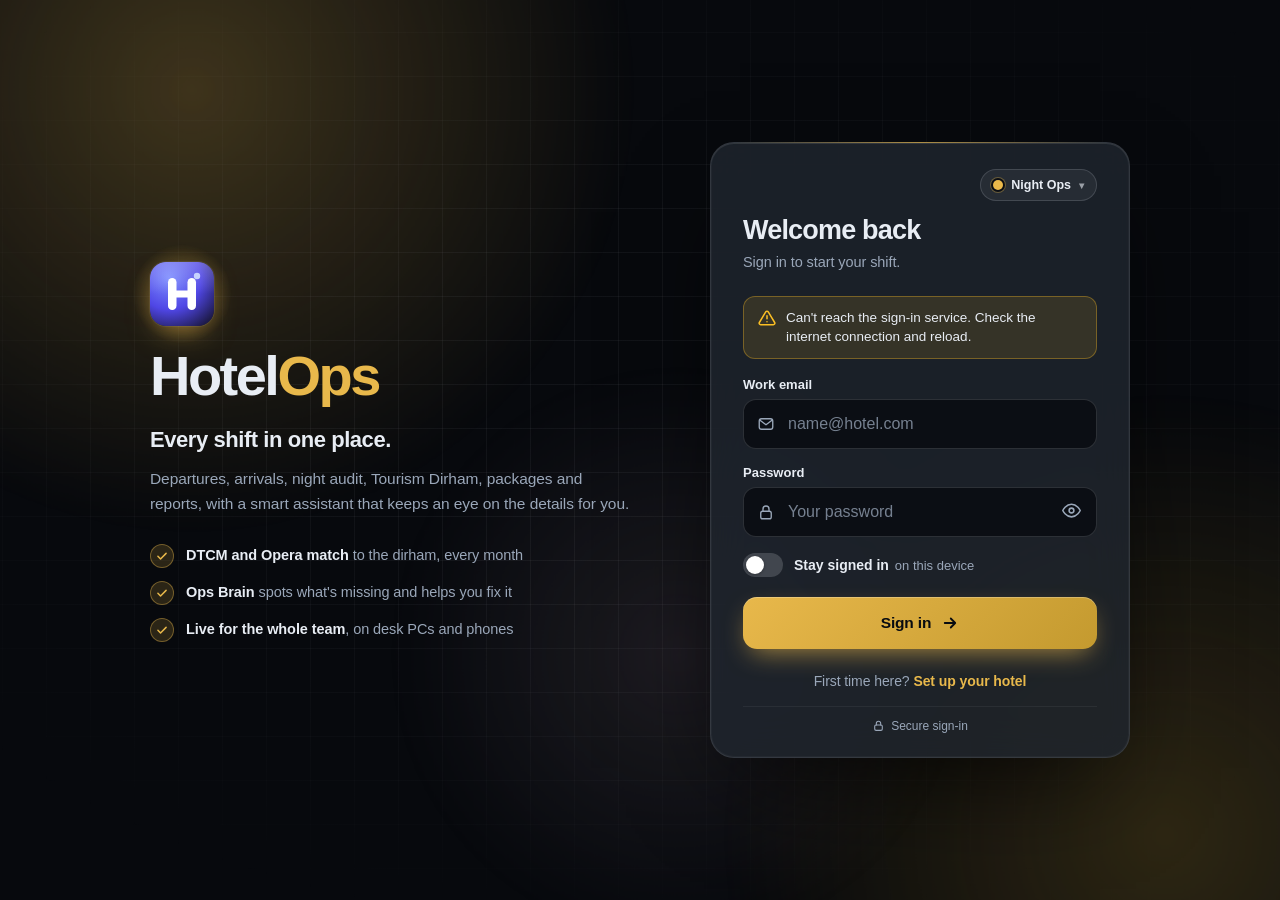
==== commit 1a57c3ef: "Keep authentication-code feedback correct during immediate consumption (v651)" ====
--- a/index.html
+++ b/index.html
@@ -34,7 +34,7 @@
 <script src="https://www.gstatic.com/firebasejs/9.23.0/firebase-app-check-compat.js"></script>
 
 <!-- App styles -->
-<meta name="ho-version" content="v650"/>
+<meta name="ho-version" content="v651"/>
 <link rel="stylesheet" href="styles.css"/>
 <link rel="stylesheet" href="pro.css"/>
 <link rel="stylesheet" href="immig-page.css"/>
--- a/pro.css
+++ b/pro.css
@@ -3768,7 +3768,7 @@
 .gp-cloud-set{margin-top:10px;font-size:.82rem;color:var(--text3)}.gp-cloud-set summary{cursor:pointer}
 .gp-agent-st{margin-top:10px;display:inline-block;padding:4px 10px;border-radius:99px;font-size:.78rem;border:1px solid var(--border);background:var(--card)}.gp-agent-st.on{border-color:color-mix(in srgb,#10b981 55%,var(--border));color:var(--text)}
 .gp-agent-on{display:flex;gap:8px;align-items:center;margin:10px 0 6px;font-size:.88rem;color:var(--text);cursor:pointer}
-:root { --ho-css: "v650"; }
+:root { --ho-css: "v651"; }
 .rent-bp-card:empty { display: none; }
 .rent-bp-h { display: flex; flex-wrap: wrap; align-items: baseline; gap: 4px 10px; margin-bottom: 10px; } .rent-bp-h span { color: var(--text3); font-size: .78rem; }
 .rent-bp { display: grid; grid-template-columns: repeat(auto-fill, minmax(230px, 1fr)); gap: 8px; }
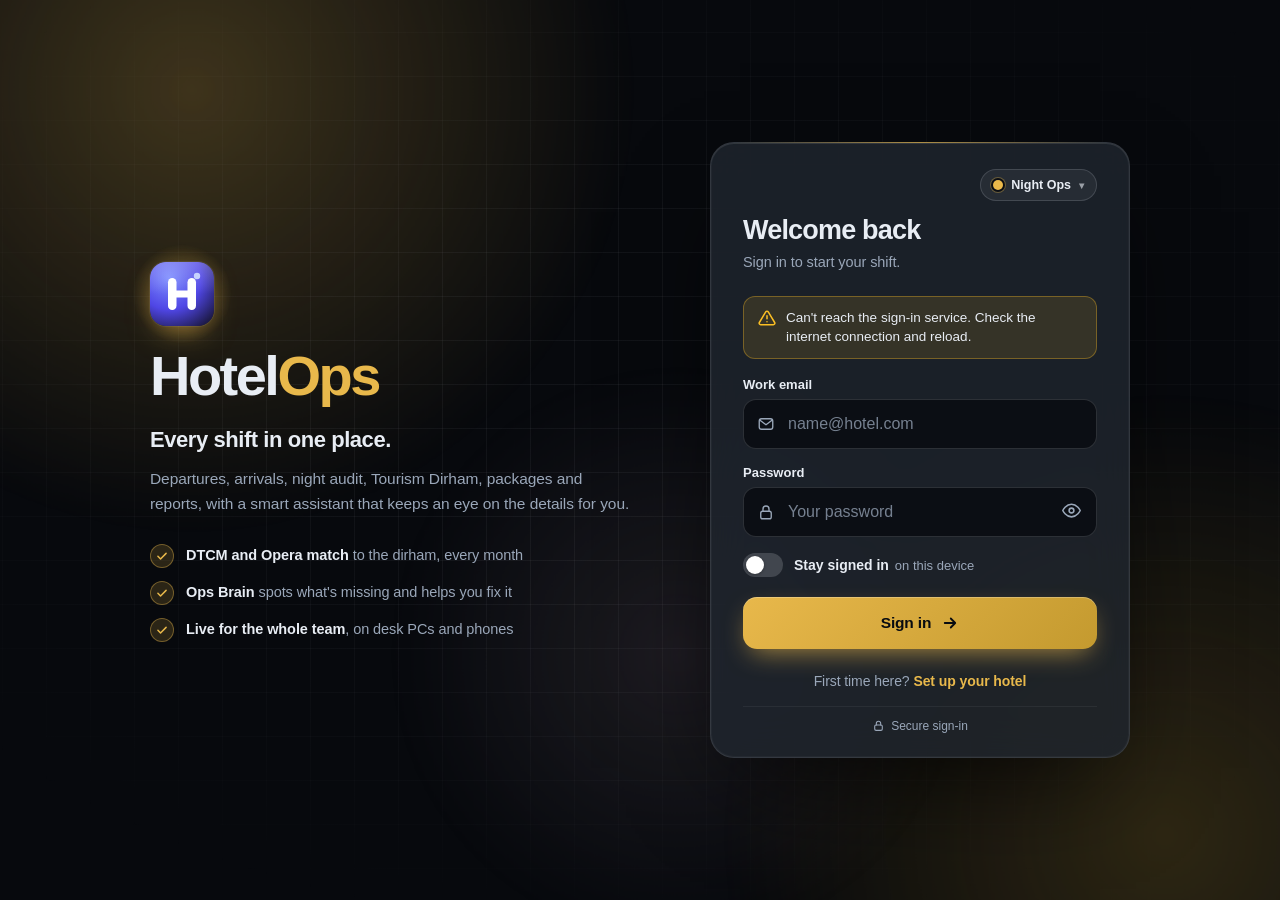
==== commit 56cd7368: "Give authentication codes a clear five-minute waiting window (v652)" ====
--- a/index.html
+++ b/index.html
@@ -34,7 +34,7 @@
 <script src="https://www.gstatic.com/firebasejs/9.23.0/firebase-app-check-compat.js"></script>
 
 <!-- App styles -->
-<meta name="ho-version" content="v651"/>
+<meta name="ho-version" content="v652"/>
 <link rel="stylesheet" href="styles.css"/>
 <link rel="stylesheet" href="pro.css"/>
 <link rel="stylesheet" href="immig-page.css"/>
--- a/pro.css
+++ b/pro.css
@@ -3768,7 +3768,7 @@
 .gp-cloud-set{margin-top:10px;font-size:.82rem;color:var(--text3)}.gp-cloud-set summary{cursor:pointer}
 .gp-agent-st{margin-top:10px;display:inline-block;padding:4px 10px;border-radius:99px;font-size:.78rem;border:1px solid var(--border);background:var(--card)}.gp-agent-st.on{border-color:color-mix(in srgb,#10b981 55%,var(--border));color:var(--text)}
 .gp-agent-on{display:flex;gap:8px;align-items:center;margin:10px 0 6px;font-size:.88rem;color:var(--text);cursor:pointer}
-:root { --ho-css: "v651"; }
+:root { --ho-css: "v652"; }
 .rent-bp-card:empty { display: none; }
 .rent-bp-h { display: flex; flex-wrap: wrap; align-items: baseline; gap: 4px 10px; margin-bottom: 10px; } .rent-bp-h span { color: var(--text3); font-size: .78rem; }
 .rent-bp { display: grid; grid-template-columns: repeat(auto-fill, minmax(230px, 1fr)); gap: 8px; }
--- a/immig-page.css
+++ b/immig-page.css
@@ -63,6 +63,7 @@
 #panel-immig .imm-run-note.is-error { color: var(--red,#c0392b); }
 #panel-immig .imm-code, #panel-immig .imm-setup-key { margin: 14px 0; padding: 15px; border: 1px solid var(--gold,#d5a81b); border-radius: 12px; }
 #panel-immig .imm-code[hidden] { display: none; }
+#panel-immig .imm-code-time { font-size: .9rem; font-weight: 700; font-variant-numeric: tabular-nums; color: var(--text); }
 #panel-immig #immigCloudCode { letter-spacing: .18em; font-size: 1.1rem; }
 #panel-immig .imm-help, #panel-immig .imm-success { border-left: 3px solid var(--amber,#a76b0d); padding: 12px 14px; margin-top: 14px; background: var(--card); border-radius: 0 10px 10px 0; }
 #panel-immig .imm-success { border-color: var(--green,#228455); }
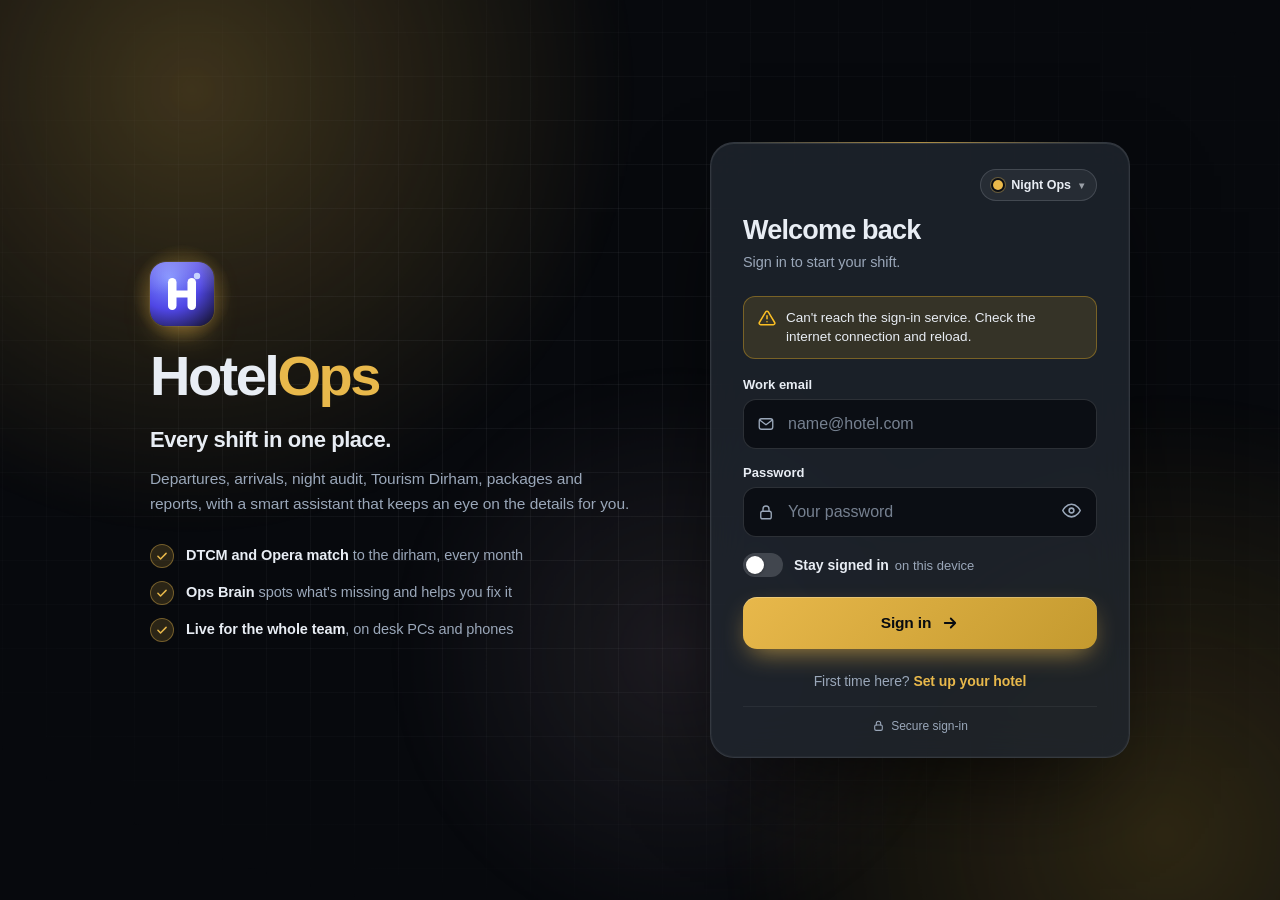
==== commit d71b86e2: "Add optional package approval and denial review list (v657)" ====
--- a/index.html
+++ b/index.html
@@ -34,7 +34,7 @@
 <script src="https://www.gstatic.com/firebasejs/9.23.0/firebase-app-check-compat.js"></script>
 
 <!-- App styles -->
-<meta name="ho-version" content="v652"/>
+<meta name="ho-version" content="v657"/>
 <link rel="stylesheet" href="styles.css"/>
 <link rel="stylesheet" href="pro.css"/>
 <link rel="stylesheet" href="immig-page.css"/>
@@ -319,6 +319,7 @@
 <link rel="stylesheet" href="manual-upsells.css"/>
 <link rel="stylesheet" href="ingauge-overview.css"/>
 <link rel="stylesheet" href="ingauge-workspace.css"/>
+<link rel="stylesheet" href="ingauge-quick-review.css"/>
 <link rel="stylesheet" href="ingauge-month-close.css"/>
 <link rel="stylesheet" href="backtrack.css"/>
 <link rel="stylesheet" href="enrolment-excel.css"/>
@@ -1349,40 +1350,24 @@
 <!-- ════════════════ IMMIGRATION ════════════════ -->
 <div class="panel" id="panel-immig">
   <div style="max-width:1100px;">
-    <div class="page-hd">
-      <div class="page-hd-left"><h1>Immigration Check</h1><p>Upload two reports, review the details, and fix the selected guests in Opera.</p></div>
-      
-    </div>
-    <ol class="imm-journey" aria-label="Immigration workflow"><li data-imm-phase="1"><span>1</span>Upload reports</li><li data-imm-phase="2"><span>2</span>Review details</li><li data-imm-phase="3"><span>3</span>Fix & results</li></ol>
-    <div class="imm-next" id="immNext" role="status" aria-live="polite"></div>
-    <details id="immigReports" class="imm-reports" open><summary>Upload or replace reports</summary><div class="imm-upload-grid">
+    <header class="imm-hero"><div class="imm-hero-emblem"><svg viewBox="0 0 24 24" fill="none" stroke="currentColor" stroke-width="1.6" aria-hidden="true"><path d="m12 3 8 3v6c0 5-8 9-8 9s-8-4-8-9V6z"/><path d="m8 12 3 3 5-6"/></svg></div><div class="imm-hero-copy"><div class="imm-eyebrow">GUEST DETAILS · OPERA CLOUD</div><h1>Immigration Check</h1><p>Complete guest details. Keep every stay in order.</p></div><span class="imm-cloud-label"><svg viewBox="0 0 24 24" fill="none" stroke="currentColor" stroke-width="1.7" aria-hidden="true"><path d="M7 18h11a4 4 0 0 0 .8-7.9A7 7 0 0 0 5.2 8.6 4.8 4.8 0 0 0 7 18Z"/></svg>Runs in the cloud</span></header>
+    <ol class="imm-journey" aria-label="Immigration workflow"><li data-imm-phase="1" class="is-current" aria-current="step"><span>1</span><div><b>Upload reports</b><small>Your two source files</small></div></li><li data-imm-phase="2"><span>2</span><div><b>Review details</b><small>Choose what to include</small></div></li><li data-imm-phase="3"><span>3</span><div><b>Fix & results</b><small>Follow the cloud run</small></div></li></ol>
+    <div class="imm-next" id="immNext" role="status" aria-live="polite">Upload your Vicas In-house XML to begin.</div>
+    <div id="immigStep4Slot"></div>
+    <details id="immigReports" class="imm-reports" open><summary><span class="imm-summary-title">Source reports</span><span class="imm-summary-note">2 XML files</span></summary><div class="imm-upload-grid">
     <div class="card imm-inputs" data-step="1">
       <div class="imm-h"><b>Upload the Vicas file</b><span>Vicas In-house guests (XML). Helps fill nationality and passport.</span></div>
-      <div class="upload-zone" style="cursor:pointer;" onclick="document.getElementById('immigInhouseXmlInput').click()">
-        <div style="display:flex;flex-direction:column;align-items:center;padding:14px;text-align:center;gap:4px;">
-          <div style="font-size:1.4rem;">🛏️</div>
-          <div style="font-size:0.78rem;font-weight:600;">Tap to choose the Vicas file</div>
-          <div id="immigInhouseXmlLabel" style="font-family:var(--mono);font-size:0.6rem;color:var(--text3);">Not loaded</div>
-          <input type="file" id="immigInhouseXmlInput" accept=".xml,.XML" style="display:none;" onchange="immigLoadInhouseXml(this)"/>
-        </div>
-      </div>
+      <label class="imm-upload" for="immigInhouseXmlInput"><span class="imm-upload-symbol"><svg viewBox="0 0 24 24" fill="none" stroke="currentColor" stroke-width="1.6" aria-hidden="true"><path d="M14 3H6a2 2 0 0 0-2 2v14a2 2 0 0 0 2 2h12a2 2 0 0 0 2-2V9Z"/><path d="M14 3v6h6M8 13h8M8 17h5"/></svg></span><span class="imm-upload-copy"><b>Choose Vicas In-house XML</b><small>Nationality and document details</small><span id="immigInhouseXmlLabel" class="imm-upload-status">Not loaded</span></span><svg class="imm-upload-arrow" width="17" height="17" viewBox="0 0 24 24" fill="none" stroke="currentColor" stroke-width="1.6" aria-hidden="true"><path d="M7 17 17 7M7 7h10v10"/></svg><input type="file" id="immigInhouseXmlInput" accept=".xml,.XML" class="imm-file-input" onchange="immigLoadInhouseXml(this)"/></label>
     </div>
     <div class="card" data-step="2">
       <div class="imm-h"><b>Upload the Opera file</b><span>Opera → Immigration Report → Export XML</span></div>
-      <div class="upload-zone" style="cursor:pointer;" onclick="document.getElementById('immigFileInput2').click()">
-        <div style="display:flex;flex-direction:column;align-items:center;padding:24px;text-align:center;gap:8px;">
-          <div style="font-size:2rem;">📋</div>
-          <div style="font-size:0.86rem;font-weight:600;">Tap to choose the Opera file</div>
-            <input type="file" id="immigFileInput2" accept=".xml,.XML" style="display:none;" onchange="immigLoadFile2(this)"/>
-        </div>
-      </div>
+      <label class="imm-upload" for="immigFileInput2"><span class="imm-upload-symbol"><svg viewBox="0 0 24 24" fill="none" stroke="currentColor" stroke-width="1.6" aria-hidden="true"><path d="M14 3H6a2 2 0 0 0-2 2v14a2 2 0 0 0 2 2h12a2 2 0 0 0 2-2V9Z"/><path d="M14 3v6h6M8 13h8M8 17h5"/></svg></span><span class="imm-upload-copy"><b>Choose Opera Immigration XML</b><small>The guest details to check</small><span id="immigOperaFileLabel" class="imm-upload-status">Not loaded</span></span><svg class="imm-upload-arrow" width="17" height="17" viewBox="0 0 24 24" fill="none" stroke="currentColor" stroke-width="1.6" aria-hidden="true"><path d="M7 17 17 7M7 7h10v10"/></svg><input type="file" id="immigFileInput2" accept=".xml,.XML" class="imm-file-input" onchange="immigLoadFile2(this)"/></label>
       <details class="imm-more"><summary>Paste Opera XML instead</summary><div class="upload-zone"><textarea id="immigPasteInput2" style="height:90px;" aria-label="Opera immigration XML" placeholder="Paste the Opera report XML here."></textarea></div><button class="btn" id="immigGo" data-step="3" onclick="processImmig2()">Check guests</button></details>
       <div class="error-box" id="immigError2"><span>⚠</span><span id="immigErrorMsg2"></span></div>
 
     </div>
     </div><p class="imm-small">The review appears after upload. Both files should cover the same hotel and business date.</p><button class="btn" id="immigReportsClear" onclick="clearImmig()">Clear reports</button></details>
-    <div id="immigStep4Slot"></div>
-    <div id="immigResults2" style="display:none;">
+    <div id="immigWorkArea" class="imm-work-area"><div id="immigResults2" style="display:none;">
       <details class="imm-more imm-all"><summary>See all guests and checks</summary><div id="immigMissingWrap" style="display:none;margin-top:18px;">
       <div class="card" style="border-color:rgba(240,107,122,0.3);">
         <div style="display:flex;align-items:center;gap:8px;margin-bottom:8px;">
@@ -1409,7 +1394,7 @@
         <thead><tr><th>Room</th><th>Sex</th><th>Name</th><th>Nationality</th><th>Passport</th><th>Email</th><th>Arrival</th><th>Departure</th><th>Issues</th></tr></thead>
         <tbody id="immigTable2"></tbody>
       </table></div></details>
-    </div>
+    </div><aside id="immigCloudHome"><details id="immigCloudSetup" class="imm-cloud-setup"><summary>Cloud connection & authentication</summary><div id="immigCloudDock"></div></details></aside></div>
   </div>
 </div>
 
@@ -5564,6 +5549,7 @@
 <script src="ingauge-overview.js"></script>
 <script src="ingauge-settings.js"></script>
 <script src="ingauge-review-state.js"></script>
+<script src="ingauge-quick-review.js"></script>
 <script src="ingauge-workspace.js"></script>
 <script src="undo.js"></script>
 <script src="wa-bridge.js"></script>
--- a/pro.css
+++ b/pro.css
@@ -3768,7 +3768,7 @@
 .gp-cloud-set{margin-top:10px;font-size:.82rem;color:var(--text3)}.gp-cloud-set summary{cursor:pointer}
 .gp-agent-st{margin-top:10px;display:inline-block;padding:4px 10px;border-radius:99px;font-size:.78rem;border:1px solid var(--border);background:var(--card)}.gp-agent-st.on{border-color:color-mix(in srgb,#10b981 55%,var(--border));color:var(--text)}
 .gp-agent-on{display:flex;gap:8px;align-items:center;margin:10px 0 6px;font-size:.88rem;color:var(--text);cursor:pointer}
-:root { --ho-css: "v652"; }
+:root { --ho-css: "v657"; }
 .rent-bp-card:empty { display: none; }
 .rent-bp-h { display: flex; flex-wrap: wrap; align-items: baseline; gap: 4px 10px; margin-bottom: 10px; } .rent-bp-h span { color: var(--text3); font-size: .78rem; }
 .rent-bp { display: grid; grid-template-columns: repeat(auto-fill, minmax(230px, 1fr)); gap: 8px; }
--- a/immig-page.css
+++ b/immig-page.css
@@ -1,92 +1,176 @@
-/* Immigration Check. All selectors are scoped so other tools keep their own layouts. */
-#panel-immig > div { max-width: 1000px; margin-inline: auto; }
-#panel-immig .card { padding: 20px; margin-bottom: 14px; border-radius: 18px; }
-#panel-immig .imm-journey { display: grid; grid-template-columns: repeat(3,minmax(0,1fr)); gap: 10px; list-style: none; padding: 0; margin: 0 0 16px; }
-#panel-immig .imm-journey li { display: flex; align-items: center; gap: 9px; padding: 12px; border: 1px solid var(--border); border-radius: 12px; color: var(--text3); font-size: .82rem; background: var(--card); }
-#panel-immig .imm-journey li > span { display: grid; place-items: center; flex: 0 0 auto; width: 25px; height: 25px; border-radius: 50%; background: var(--bg2,var(--card)); font-weight: 750; }
-#panel-immig .imm-journey .is-current { border-color: var(--gold,#d5a81b); color: var(--text); font-weight: 700; }
-#panel-immig .imm-journey .is-current > span { background: var(--gold,#d5a81b); color: #171717; }
-#panel-immig .imm-journey .is-complete { color: var(--green,#228455); }
-#panel-immig .imm-next { color: var(--text2); font-size: .9rem; padding: 2px 0 16px; }
-#panel-immig .imm-reports { border: 1px solid var(--border); border-radius: 16px; background: var(--card); padding: 14px 18px; margin-bottom: 14px; }
-#panel-immig .imm-reports > summary { cursor: pointer; font-weight: 650; font-size: .88rem; min-height: 32px; align-content: center; }
-#panel-immig .imm-upload-grid { display: grid; grid-template-columns: repeat(2,minmax(0,1fr)); gap: 14px; padding-top: 12px; }
-#panel-immig .imm-upload-grid .card { border: 1px solid var(--border); box-shadow: none; margin: 0; padding: 16px; min-width: 0; }
-#panel-immig .imm-h { display: flex; align-items: baseline; flex-wrap: wrap; gap: 5px 12px; margin: 0 0 8px; }
+/* Immigration workspace. Theme colours and all rules stay inside this tool. */
+#panel-immig { --imm-accent: var(--gold,#d4ab46); --imm-line: var(--border,#26303c); --imm-muted: var(--text3,#8793a5); }
+#panel-immig > div { max-width: 1140px; margin-inline: auto; }
+#panel-immig *, #panel-immig *::before, #panel-immig *::after { box-sizing: border-box; }
+#panel-immig .imm-hero { display: flex; align-items: center; gap: 19px; padding: 27px; border: 1px solid var(--imm-line); border-radius: 22px; background: var(--card); background: linear-gradient(115deg,color-mix(in srgb,var(--imm-accent) 9%,var(--card)),var(--card) 70%); margin-bottom: 24px; }
+#panel-immig .imm-hero-emblem { flex: 0 0 64px; display: grid; place-items: center; width: 64px; height: 72px; color: var(--imm-accent); background: color-mix(in srgb,var(--imm-accent) 10%,transparent); border: 1px solid color-mix(in srgb,var(--imm-accent) 25%,transparent); border-radius: 17px; }
+#panel-immig .imm-hero-emblem svg { width: 37px; height: 37px; }
+#panel-immig .imm-hero-copy { min-width: 0; flex: 1; }
+#panel-immig .imm-hero h1 { margin: 0 0 7px; font-size: clamp(25px,3vw,36px); line-height: 1.15; letter-spacing: -.04em; font-weight: 730; color: var(--text); }
+#panel-immig .imm-hero p { margin: 0; color: var(--text2); font-size: .88rem; line-height: 1.6; }
+#panel-immig .imm-eyebrow { color: var(--imm-muted); font-size: .64rem; font-weight: 750; letter-spacing: .14em; margin-bottom: 9px; }
+#panel-immig .imm-cloud-label { display: inline-flex; align-items: center; gap: 7px; flex-shrink: 0; font-size: .72rem; font-weight: 600; color: var(--text2); padding: 8px 11px; border: 1px solid var(--imm-line); border-radius: 99px; background: var(--card); }
+#panel-immig .imm-cloud-label svg { width: 18px; height: 18px; }
+#panel-immig .imm-journey { display: grid; grid-template-columns: repeat(3,minmax(0,1fr)); list-style: none; padding: 0; margin: 0; border: 1px solid var(--imm-line); border-radius: 15px; overflow: hidden; background: var(--card); }
+#panel-immig .imm-journey li { display: flex; align-items: center; gap: 12px; padding: 17px 19px; color: var(--imm-muted); border-right: 1px solid var(--imm-line); }
+#panel-immig .imm-journey li:last-child { border-right: 0; }
+#panel-immig .imm-journey li > span { display: grid; place-items: center; flex: 0 0 29px; width: 29px; height: 29px; border: 1px solid var(--imm-line); border-radius: 9px; font-weight: 700; font-size: .8rem; font-variant-numeric: tabular-nums; }
+#panel-immig .imm-journey b { display: block; font-size: .83rem; font-weight: 650; }
+#panel-immig .imm-journey small { display: block; font-size: .69rem; margin-top: 4px; }
+#panel-immig .imm-journey .is-current { color: var(--text); background: color-mix(in srgb,var(--imm-accent) 7%,var(--card)); }
+#panel-immig .imm-journey .is-current > span { background: var(--imm-accent); color: #171717; border-color: transparent; }
+#panel-immig .imm-journey .is-complete > span { color: var(--green,#41b886); border-color: color-mix(in srgb,var(--green,#41b886) 35%,var(--imm-line)); }
+#panel-immig .imm-next { display: flex; align-items: center; gap: 8px; min-height: 52px; padding: 12px 3px; color: var(--text2); font-size: .81rem; line-height: 1.5; }
+#panel-immig .imm-next::before { content: ''; width: 6px; height: 6px; border-radius: 50%; background: var(--imm-accent); flex-shrink: 0; }
+#panel-immig .imm-reports { border: 1px solid var(--imm-line); border-radius: 17px; background: var(--card); padding: 15px 20px; margin-bottom: 14px; }
+#panel-immig .imm-reports > summary { cursor: pointer; min-height: 34px; align-content: center; color: var(--text); }
+#panel-immig .imm-summary-title { font-size: .88rem; font-weight: 650; margin-left: 4px; }
+#panel-immig .imm-summary-note { float: right; color: var(--imm-muted); font-size: .7rem; padding: 3px 7px; background: var(--bg2); border-radius: 6px; }
+#panel-immig .imm-upload-grid { display: grid; grid-template-columns: repeat(2,minmax(0,1fr)); gap: 18px; padding-top: 14px; }
+#panel-immig .imm-upload-grid .card { margin: 0; padding: 0; border: 0; background: transparent; box-shadow: none; min-width: 0; }
+#panel-immig .imm-upload-grid .imm-h { min-height: 50px; align-content: start; }
+#panel-immig .imm-upload-grid .imm-h b { font-size: .82rem; }
+#panel-immig .imm-upload-grid .imm-h span { display: none; }
+#panel-immig .imm-upload { display: flex; align-items: center; gap: 12px; position: relative; cursor: pointer; min-height: 110px; padding: 19px; border: 1px dashed var(--border2,var(--imm-line)); border-radius: 13px; background: var(--bg2,var(--card)); transition: border-color .15s,background .15s; }
+#panel-immig .imm-upload:hover, #panel-immig .imm-upload:focus-within { border-color: var(--imm-accent); background: color-mix(in srgb,var(--imm-accent) 5%,var(--bg2)); }
+#panel-immig .imm-upload.is-loaded { border-style: solid; border-color: color-mix(in srgb,var(--green,#41b886) 40%,var(--imm-line)); }
+#panel-immig .imm-upload-symbol { display: grid; place-items: center; width: 40px; height: 46px; border: 1px solid var(--imm-line); border-radius: 10px; color: var(--imm-accent); background: var(--card); flex-shrink: 0; }
+#panel-immig .imm-upload-symbol svg { width: 23px; height: 23px; }
+#panel-immig .imm-upload-copy { display: grid; min-width: 0; gap: 6px; }
+#panel-immig .imm-upload-copy b { font-size: .79rem; font-weight: 650; color: var(--text); }
+#panel-immig .imm-upload-copy small { color: var(--imm-muted); font-size: .7rem; }
+#panel-immig .imm-upload-status { color: var(--imm-muted); font-size: .67rem; overflow-wrap: anywhere; }
+#panel-immig .is-loaded .imm-upload-status { color: var(--green,#41b886); }
+#panel-immig .imm-upload-arrow { margin-left: auto; color: var(--imm-muted); flex-shrink: 0; }
+#panel-immig .imm-file-input { position: absolute; width: 1px; height: 1px; padding: 0; margin: -1px; opacity: 0; overflow: hidden; }
+#panel-immig .imm-h { display: flex; flex-wrap: wrap; gap: 5px 12px; align-items: baseline; margin: 0 0 8px; }
 #panel-immig .imm-h b { font-size: 1.05rem; color: var(--text); }
-#panel-immig .imm-h span { font-size: .78rem; color: var(--text3); }
-#panel-immig .imm-small { color: var(--text3); font-size: .79rem; line-height: 1.6; overflow-wrap: anywhere; }
-#panel-immig .imm-lbl { display: block; font-size: .8rem; color: var(--text2); margin: 14px 0 6px; }
+#panel-immig .imm-h span { font-size: .77rem; color: var(--imm-muted); }
+#panel-immig .imm-small { color: var(--imm-muted); font-size: .76rem; line-height: 1.65; overflow-wrap: anywhere; }
+#panel-immig .imm-lbl { display: block; margin: 13px 0 7px; font-size: .79rem; color: var(--text2); }
 #panel-immig .imm-lbl small { font-weight: 400; }
-#panel-immig .imm-row { display: flex; flex-wrap: wrap; gap: 8px; align-items: center; }
-#panel-immig .imm-row input { flex: 1 1 230px; min-width: 0; }
-#panel-immig input:not([type=checkbox]):not([type=file]), #panel-immig select, #panel-immig textarea { box-sizing: border-box; border: 1px solid var(--border); border-radius: 10px; padding: 11px 12px; background: var(--bg2,var(--card)); color: var(--text); max-width: 100%; font: inherit; }
-#panel-immig select { min-height: 46px; width: 100%; }
-#panel-immig input[type=checkbox] { width: 20px; height: 20px; margin: 0; flex-shrink: 0; accent-color: var(--gold,#bd9a20); }
+#panel-immig .imm-row { display: flex; gap: 8px; flex-wrap: wrap; align-items: center; }
+#panel-immig .imm-row input { flex: 1 1 220px; min-width: 0; }
+#panel-immig input:not([type=checkbox]):not([type=file]), #panel-immig select, #panel-immig textarea { border: 1px solid var(--border2,var(--imm-line)); border-radius: 10px; padding: 11px 12px; color: var(--text); background: var(--bg2,var(--card)); font: inherit; max-width: 100%; }
+#panel-immig input:focus-visible, #panel-immig select:focus-visible, #panel-immig textarea:focus-visible, #panel-immig .btn:focus-visible, #panel-immig summary:focus-visible { outline: 2px solid var(--imm-accent); outline-offset: 3px; }
+#panel-immig select { min-height: 45px; width: 100%; }
 #panel-immig textarea { width: 100%; min-height: 90px; }
+#panel-immig input[type=checkbox] { width: 19px; height: 19px; flex-shrink: 0; margin: 0; accent-color: var(--imm-accent); }
 #panel-immig .btn { min-height: 44px; white-space: normal; text-align: center; }
-#panel-immig .imm-msg { color: var(--text3); font-size: .76rem; margin-top: 7px; }
-#panel-immig .imm-opera { box-shadow: none; padding: 12px 18px; }
+#panel-immig .imm-opera { padding: 10px 17px; margin-bottom: 18px; border: 1px solid var(--imm-line); border-radius: 13px; background: var(--card); box-shadow: none; }
 #panel-immig .imm-opera .imm-more { margin: 0; }
-#panel-immig .upload-zone { border-radius: 12px; }
-#panel-immig .upload-zone[onclick] { min-height: 105px; }
-#panel-immig .upload-zone > div[style*="padding:24px"] { padding: 14px !important; gap: 4px !important; }
-#panel-immig .upload-zone > div[style*="padding:24px"] > div:first-child { font-size: 1.4rem !important; }
-#panel-immig .imm-eyebrow { font-size: .67rem; font-weight: 750; letter-spacing: .14em; color: var(--text3); margin-bottom: 9px; }
-#panel-immig .imm-sum { display: flex; flex-wrap: wrap; gap: 8px; margin: 14px 0; }
-#panel-immig .imm-sum > span { padding: 7px 11px; border: 1px solid var(--border); border-radius: 9px; font-size: .78rem; background: var(--bg2,var(--card)); }
-#panel-immig .imm-sum .ok { color: var(--green,#228455); }
-#panel-immig .imm-sum .ask { color: var(--amber,#a76b0d); }
-#panel-immig .imm-sum .skip { color: var(--text3); }
-#panel-immig .imm-sub { font-weight: 650; font-size: .86rem; margin: 14px 0 8px; }
-#panel-immig .imm-review-list { max-height: 520px; overflow: auto; scrollbar-gutter: stable; padding-right: 5px; }
-#panel-immig .imm-guest { border: 1px solid var(--border); border-radius: 13px; padding: 14px; margin: 0 0 12px; background: var(--bg2,var(--card)); }
-#panel-immig .imm-guest-head { display: flex; flex-wrap: wrap; gap: 6px 12px; padding-bottom: 10px; color: var(--text); font-size: .9rem; overflow-wrap: anywhere; }
-#panel-immig .imm-guest-head b { color: var(--sky,var(--text)); }
-#panel-immig .imm-field { display: grid; grid-template-columns: minmax(110px,.55fr) minmax(0,1fr); gap: 12px; padding: 10px 0; border-top: 1px solid var(--border); align-items: start; }
-#panel-immig .imm-field label { display: flex; align-items: center; gap: 8px; min-height: 44px; font-size: .84rem; cursor: pointer; }
+#panel-immig .imm-msg { font-size: .73rem; color: var(--imm-muted); margin-top: 8px; }
+#panel-immig .imm-work-area.has-review { display: grid; grid-template-columns: minmax(0,1fr) 355px; gap: 22px; align-items: start; }
+#panel-immig #immigResults2, #panel-immig #immigCloudHome { min-width: 0; }
+#panel-immig .has-review #immigCloudHome { position: sticky; top: 18px; }
+#panel-immig .imm-cloud-setup { border: 1px solid var(--imm-line); border-radius: 15px; background: var(--card); }
+#panel-immig .imm-cloud-setup > summary { padding: 16px 19px; color: var(--text2); cursor: pointer; font-size: .85rem; font-weight: 650; }
+#panel-immig .has-review .imm-cloud-setup { border: 0; background: transparent; }
+#panel-immig .has-review .imm-cloud-setup > summary { display: none; }
+#panel-immig .imm-review { padding: 22px; background: var(--card); border: 1px solid var(--imm-line); border-radius: 18px; }
+#panel-immig .imm-review > .imm-small:first-of-type { margin: 4px 0 15px; font-size: .72rem; color: var(--text2); }
+#panel-immig .imm-sum { display: grid; grid-template-columns: repeat(3,minmax(0,1fr)); gap: 9px; margin: 20px 0; }
+#panel-immig .imm-sum > span { display: grid; gap: 6px; min-width: 0; padding: 13px; border: 1px solid var(--imm-line); border-radius: 11px; background: var(--bg2,var(--card)); }
+#panel-immig .imm-sum b { font-size: 1.55rem; line-height: 1; font-weight: 650; font-variant-numeric: tabular-nums; letter-spacing: -.04em; }
+#panel-immig .imm-sum small { font-size: .65rem; color: var(--imm-muted); line-height: 1.45; }
+#panel-immig .imm-sum .ok b { color: var(--green,#41b886); }
+#panel-immig .imm-sum .ask b { color: var(--imm-accent); }
+#panel-immig .imm-sum .skip b { color: var(--imm-muted); }
+#panel-immig .imm-sub { font-size: .8rem; font-weight: 650; margin: 20px 0 10px; }
+#panel-immig .imm-review-list { max-height: 660px; overflow: auto; scrollbar-gutter: stable; padding-right: 4px; }
+#panel-immig .imm-guest { padding: 15px; margin-bottom: 13px; border: 1px solid var(--imm-line); border-radius: 13px; background: var(--bg2,var(--card)); }
+#panel-immig .imm-guest-head { display: flex; gap: 13px; align-items: center; padding-bottom: 15px; overflow-wrap: anywhere; }
+#panel-immig .imm-guest-head > b { display: grid; gap: 4px; min-width: 56px; padding: 8px 10px; text-align: center; font-size: 1rem; color: var(--text); border: 1px solid var(--imm-line); border-radius: 9px; background: var(--card); }
+#panel-immig .imm-guest-head > b small { font-size: .5rem; font-weight: 650; letter-spacing: .12em; color: var(--imm-muted); }
+#panel-immig .imm-guest-head > span { min-width: 0; color: var(--text); font-size: .9rem; font-weight: 600; }
+#panel-immig .imm-guest-head > span small { display: block; color: var(--imm-muted); margin-top: 5px; font-size: .66rem; font-weight: 400; }
+#panel-immig .imm-field { display: grid; grid-template-columns: minmax(100px,.6fr) minmax(0,1fr); align-items: start; gap: 8px; padding: 11px 0; border-top: 1px solid var(--imm-line); }
+#panel-immig .imm-field label { display: flex; align-items: center; gap: 9px; min-height: 44px; cursor: pointer; font-size: .78rem; color: var(--text2); }
 #panel-immig .imm-field-value { min-width: 0; }
-#panel-immig .imm-field-value small { display: block; color: var(--text3); font-size: .7rem; line-height: 1.5; margin-top: 4px; }
-#panel-immig .imm-doc { display: block; padding: 12px 0; font-size: .9rem; }
-#panel-immig .imm-more { margin: 12px 0; }
-#panel-immig .imm-more > summary { min-height: 40px; align-content: center; font-size: .83rem; font-weight: 600; cursor: pointer; color: var(--text2); }
-#panel-immig .imm-run { border: 1px solid var(--border); border-radius: 16px; background: var(--bg2,var(--card)); padding: 18px; margin-top: 20px; }
-#panel-immig .imm-run-actions { display: grid; grid-template-columns: minmax(0,1fr) minmax(0,1.2fr); gap: 12px; margin-top: 16px; align-items: end; }
-#panel-immig .imm-scope { display: grid; gap: 6px; font-size: .78rem; color: var(--text2); }
-#panel-immig .imm-big { width: 100%; min-height: 50px; font-size: .95rem; font-weight: 750; justify-content: center; }
-#panel-immig .imm-run-steps { display: grid; grid-template-columns: repeat(4,minmax(0,1fr)); gap: 7px; list-style: none; padding: 0; margin: 20px 0 12px; }
-#panel-immig .imm-run-steps li { font-size: .74rem; color: var(--text3); border-top: 3px solid var(--border); padding-top: 9px; }
-#panel-immig .imm-run-steps .is-active { color: var(--text); font-weight: 700; border-color: var(--gold,#d5a81b); }
-#panel-immig .imm-run-steps .is-done { color: var(--green,#228455); border-color: var(--green,#228455); }
-#panel-immig .imm-run-steps .is-stopped { color: var(--red,#c0392b); border-color: var(--red,#c0392b); }
-#panel-immig .imm-run-note { font-size: .84rem; line-height: 1.6; color: var(--text2); overflow-wrap: anywhere; }
-#panel-immig .imm-run-note.is-error { color: var(--red,#c0392b); }
-#panel-immig .imm-code, #panel-immig .imm-setup-key { margin: 14px 0; padding: 15px; border: 1px solid var(--gold,#d5a81b); border-radius: 12px; }
+#panel-immig .imm-field-value small { display: block; color: var(--imm-muted); font-size: .64rem; line-height: 1.5; margin-top: 6px; }
+#panel-immig .imm-doc { display: block; padding: 12px 0; font-size: .9rem; font-variant-numeric: tabular-nums; }
+#panel-immig .imm-more { margin: 11px 0; }
+#panel-immig .imm-more > summary { min-height: 40px; align-content: center; cursor: pointer; color: var(--text2); font-size: .78rem; font-weight: 600; }
+#panel-immig .imm-run { padding: 21px; border: 1px solid var(--imm-line); border-radius: 18px; background: var(--card); box-shadow: 0 12px 40px #00000009; }
+#panel-immig .imm-cloud-heading { display: flex; align-items: flex-start; justify-content: space-between; gap: 10px; }
+#panel-immig .imm-cloud-heading h2 { font-size: 1.1rem; font-weight: 650; letter-spacing: -.025em; margin: 0; color: var(--text); }
+#panel-immig .imm-cloud-heading .imm-eyebrow { font-size: .58rem; color: var(--imm-accent); }
+#panel-immig .imm-cloud-sub { color: var(--imm-muted); font-size: .75rem; line-height: 1.5; margin: 8px 0 18px; }
+#panel-immig .imm-state { display: inline-flex; align-items: center; gap: 5px; padding: 5px 7px; border-radius: 6px; color: var(--imm-muted); background: var(--bg2); font-size: .59rem; font-weight: 650; white-space: nowrap; }
+#panel-immig .imm-state::before { content: ''; width: 5px; height: 5px; border-radius: 50%; background: currentColor; }
+#panel-immig .imm-state[data-state=running], #panel-immig .imm-state[data-state=starting], #panel-immig .imm-state[data-state=code-needed] { color: var(--imm-accent); }
+#panel-immig .imm-state[data-state=finished] { color: var(--green,#41b886); }
+#panel-immig .imm-state[data-state=needs-attention] { color: var(--red,#dc6d75); }
+#panel-immig .imm-selection { padding: 12px; border: 1px solid var(--imm-line); border-radius: 10px; font-size: .79rem; color: var(--text2); background: var(--bg2,var(--card)); font-variant-numeric: tabular-nums; }
+#panel-immig .imm-run-actions { display: grid; gap: 13px; margin-top: 17px; }
+#panel-immig .imm-scope { display: grid; gap: 7px; color: var(--imm-muted); font-size: .71rem; }
+#panel-immig .imm-big { width: 100%; min-height: 50px; justify-content: center; font-size: .88rem; font-weight: 700; }
+#panel-immig .imm-run > .imm-small { font-size: .68rem; }
+#panel-immig .imm-run-steps { list-style: none; padding: 15px 0 0; margin: 18px 0 10px; counter-reset: imm-step; border-top: 1px solid var(--imm-line); }
+#panel-immig .imm-run-steps li { display: flex; align-items: center; gap: 10px; position: relative; counter-increment: imm-step; padding: 7px 0; font-size: .75rem; color: var(--imm-muted); }
+#panel-immig .imm-run-steps li::before { content: counter(imm-step); display: grid; place-items: center; width: 23px; height: 23px; border: 1px solid var(--imm-line); border-radius: 50%; font-size: .6rem; font-weight: 650; }
+#panel-immig .imm-run-steps .is-active { color: var(--text); font-weight: 650; }
+#panel-immig .imm-run-steps .is-active::before { color: var(--imm-accent); border-color: var(--imm-accent); box-shadow: 0 0 0 4px color-mix(in srgb,var(--imm-accent) 10%,transparent); animation: immPulse 1.8s ease-in-out infinite; }
+#panel-immig .imm-run-steps .is-done::before { content: '✓'; color: var(--green,#41b886); border-color: color-mix(in srgb,var(--green,#41b886) 40%,var(--imm-line)); }
+#panel-immig .imm-run-steps .is-stopped { color: var(--red,#dc6d75); }
+#panel-immig .imm-run-steps .is-stopped::before { content: '!'; color: var(--red,#dc6d75); border-color: currentColor; }
+#panel-immig .imm-run-note { color: var(--text2); font-size: .78rem; line-height: 1.65; overflow-wrap: anywhere; }
+#panel-immig .imm-run-note.is-error { color: var(--red,#dc6d75); }
+#panel-immig .imm-code, #panel-immig .imm-setup-key { border: 1px solid var(--imm-accent); border-radius: 12px; background: color-mix(in srgb,var(--imm-accent) 4%,var(--card)); padding: 15px; margin-top: 16px; }
 #panel-immig .imm-code[hidden] { display: none; }
-#panel-immig .imm-code-time { font-size: .9rem; font-weight: 700; font-variant-numeric: tabular-nums; color: var(--text); }
-#panel-immig #immigCloudCode { letter-spacing: .18em; font-size: 1.1rem; }
-#panel-immig .imm-help, #panel-immig .imm-success { border-left: 3px solid var(--amber,#a76b0d); padding: 12px 14px; margin-top: 14px; background: var(--card); border-radius: 0 10px 10px 0; }
-#panel-immig .imm-success { border-color: var(--green,#228455); }
-#panel-immig .imm-result { font-size: .84rem; line-height: 1.6; overflow-wrap: anywhere; }
+#panel-immig .imm-code > b { font-size: .9rem; color: var(--text); }
+#panel-immig .imm-code-time { color: var(--text); font-size: .79rem; font-variant-numeric: tabular-nums; font-weight: 700; }
+#panel-immig #immigCloudCode { flex-basis: 100%; font-size: 1.25rem; text-align: center; letter-spacing: .26em; min-height: 51px; }
+#panel-immig #immigCloudSend { width: 100%; justify-content: center; }
+#panel-immig .imm-result { font-size: .78rem; line-height: 1.65; overflow-wrap: anywhere; }
 #panel-immig .imm-result p { margin: 8px 0; }
-#panel-immig .imm-result-time { margin-top: 10px; }
-#panel-immig .imm-support-actions { display: flex; flex-wrap: wrap; gap: 8px; }
-#panel-immig .imm-alternative { padding-top: 12px; border-top: 1px solid var(--border); }
-#panel-immig .imm-empty { display: grid; gap: 6px; padding: 16px 0; color: var(--text2); font-size: .9rem; }
-#panel-immig .imm-all { margin-top: 20px; }
-@media (max-width: 640px) {
+#panel-immig .imm-help, #panel-immig .imm-success { padding: 15px; border: 1px solid var(--imm-line); border-left: 3px solid var(--amber,var(--imm-accent)); border-radius: 11px; background: var(--bg2,var(--card)); margin-top: 15px; }
+#panel-immig .imm-success { border-left-color: var(--green,#41b886); }
+#panel-immig .imm-result-time { margin-top: 10px; font-size: .65rem; }
+#panel-immig .imm-support-actions { display: flex; gap: 8px; flex-wrap: wrap; }
+#panel-immig .imm-support-actions .btn { flex: 1 1 120px; justify-content: center; font-size: .72rem; }
+#panel-immig .imm-alternative { border-top: 1px solid var(--imm-line); padding-top: 12px; }
+#panel-immig .imm-empty { display: grid; gap: 8px; padding: 16px 0; color: var(--text2); font-size: .86rem; }
+#panel-immig .imm-all { padding: 12px 17px; border: 1px solid var(--imm-line); border-radius: 13px; background: var(--card); }
+@keyframes immPulse { 50% { box-shadow: 0 0 0 6px transparent; } }
+@media (prefers-reduced-motion: reduce) { #panel-immig *, #panel-immig *::before, #panel-immig *::after { animation: none !important; transition: none !important; } }
+@media (max-width: 980px) {
+ #panel-immig .imm-work-area.has-review { grid-template-columns: minmax(0,1fr); }
+ #panel-immig .has-review #immigCloudHome { position: static; }
+ #panel-immig .imm-cloud-label { display: none; }
+ #panel-immig .imm-field { grid-template-columns: minmax(120px,.5fr) minmax(0,1fr); }
+ #panel-immig .imm-review-list { max-height: 52vh; }
+}
+@media (max-width: 600px) {
  #panel-immig { padding-inline: 12px; }
- #panel-immig .card { padding: 15px; }
- #panel-immig .imm-journey { gap: 5px; }
- #panel-immig .imm-journey li { flex-direction: column; align-items: flex-start; gap: 7px; padding: 9px; font-size: .74rem; }
- #panel-immig .imm-reports { padding: 12px; }
- #panel-immig .imm-upload-grid, #panel-immig .imm-run-actions { grid-template-columns: minmax(0,1fr); }
- #panel-immig .imm-run { padding: 13px; }
- #panel-immig .imm-field { grid-template-columns: minmax(0,1fr); gap: 0; }
- #panel-immig .imm-field label { min-height: 36px; }
+ #panel-immig .imm-hero { padding: 20px 16px; border-radius: 17px; gap: 13px; margin-bottom: 18px; }
+ #panel-immig .imm-hero-emblem { width: 43px; height: 52px; flex-basis: 43px; border-radius: 12px; }
+ #panel-immig .imm-hero-emblem svg { width: 28px; height: 28px; }
+ #panel-immig .imm-hero h1 { font-size: 25px; }
+ #panel-immig .imm-hero p { font-size: .75rem; }
+ #panel-immig .imm-hero .imm-eyebrow { font-size: .5rem; letter-spacing: .1em; margin-bottom: 7px; }
+ #panel-immig .imm-journey { border-radius: 12px; }
+ #panel-immig .imm-journey li { flex-direction: column; align-items: flex-start; gap: 9px; padding: 12px 10px; }
+ #panel-immig .imm-journey b { font-size: .69rem; }
+ #panel-immig .imm-journey small { display: none; }
+ #panel-immig .imm-next { font-size: .76rem; }
+ #panel-immig .imm-reports { padding: 12px 14px; }
+ #panel-immig .imm-upload-grid { grid-template-columns: minmax(0,1fr); gap: 17px; }
+ #panel-immig .imm-upload-grid .imm-h { min-height: 0; }
+ #panel-immig .imm-upload { min-height: 104px; padding: 16px; }
+ #panel-immig .imm-review { padding: 17px 14px; }
+ #panel-immig .imm-sum { gap: 6px; }
+ #panel-immig .imm-sum > span { padding: 12px 10px; }
+ #panel-immig .imm-sum small { font-size: .61rem; }
+ #panel-immig .imm-review-list { padding-right: 3px; max-height: 57vh; overscroll-behavior: contain; }
+ #panel-immig .imm-guest { padding: 13px; }
+ #panel-immig .imm-field { grid-template-columns: minmax(0,1fr); gap: 1px; }
+ #panel-immig .imm-field label { min-height: 37px; }
+ #panel-immig .imm-run { padding: 19px 16px; }
  #panel-immig .imm-row > input { flex-basis: 100%; }
  #panel-immig .imm-row > .btn { width: 100%; justify-content: center; }
- #panel-immig .imm-review-list { max-height: 56vh; overflow: auto; overscroll-behavior: contain; padding: 0 3px 0 0; }
- #panel-immig .imm-run-steps li { font-size: .68rem; }
  #panel-immig input:not([type=checkbox]):not([type=file]), #panel-immig select, #panel-immig textarea { font-size: 16px; }
 }
+
+/* Named Opera connections stay visible before report upload. */
+#panel-immig .imm-hotel-picker{display:flex;gap:10px;align-items:end;flex-wrap:wrap;padding:8px 0}#panel-immig .imm-hotel-picker>label{display:grid;gap:8px;flex:1 1 260px;min-width:0}#panel-immig .imm-hotel-picker>label>span{font-size:.6rem;font-weight:750;letter-spacing:.12em;color:var(--imm-muted)}#panel-immig .imm-hotel-picker .btn{flex:0 1 auto;font-size:.76rem}#panel-immig .imm-hotel-guidance{margin:5px 0 10px}#panel-immig #immigHotelName{width:100%;max-width:440px}#panel-immig .imm-run-hotel{padding:9px 11px;border:1px solid var(--imm-line);background:var(--bg2,var(--card));border-radius:9px;margin:0 0 14px;font-size:.78rem;font-weight:650;overflow-wrap:anywhere}@media(max-width:600px){#panel-immig .imm-hotel-picker>label{flex-basis:100%}#panel-immig .imm-hotel-picker .btn{flex:1 1 120px;min-height:46px}}
--- a/ingauge-workspace.css
+++ b/ingauge-workspace.css
@@ -236,3 +236,7 @@
 /* Automation control-room polish: telemetry stays tied to worker updates. */
 .iga-scene-telemetry{display:grid;grid-template-columns:repeat(4,minmax(0,1fr));gap:6px;margin:14px 0 10px}.iga-scene-telemetry>span{display:grid;gap:3px;min-width:0;padding:8px 9px;border:1px solid #80b7c21e;border-radius:9px;background:#0b233033}.iga-scene-telemetry b{font-size:10px;letter-spacing:.08em;color:#d5edf1;overflow:hidden;text-overflow:ellipsis}.iga-scene-telemetry small{font-size:8px;color:#80a9ba;text-transform:uppercase;letter-spacing:.07em}.iga-scene-telemetry i{display:inline-block;width:6px;height:6px;margin-right:5px;border-radius:50%;background:#5ee0bd;box-shadow:0 0 0 3px #5ee0bd22;animation:iga-signal 1.8s ease-in-out infinite}.attention .iga-scene-telemetry i{background:#efb65e;box-shadow:0 0 0 3px #efb65e22}.iga-live-scene:not(.working) .iga-scene-telemetry i{animation:none}.iga-scene-browser{box-shadow:0 20px 50px #04172355}.iga-scene-orbit{display:inline-grid!important;place-items:center;width:19px;height:19px;border:1px solid #8ed5df55;border-radius:50%;animation:iga-orbit 2.6s linear infinite}.iga-live-scene:not(.working) .iga-scene-orbit{animation:none}@keyframes iga-signal{50%{opacity:.38;transform:scale(.72)}}@keyframes iga-orbit{to{transform:rotate(360deg)}}
 @media(prefers-reduced-motion:reduce){.iga-scene-telemetry i,.iga-scene-orbit{animation:none!important}}@media(max-width:480px){.iga-scene-telemetry{grid-template-columns:repeat(2,minmax(0,1fr))}}
+
+/* Existing entries keep their review actions beside the evidence. */
+.mt-case-entries{flex:1 1 100%;min-width:0;margin-top:14px;padding-top:16px;border-top:1px solid var(--border);display:grid;gap:10px}.mt-case-entries h5{font-size:.85rem;color:var(--text);margin:0}.mt-case-entries>p{margin:0 0 4px}.mt-case-entries .mt-record-entry{background:var(--card)}.mt-entry-blocker{margin:0;padding:10px 12px;border-radius:9px;background:var(--accent-bg,var(--bg2));color:var(--text2);font-size:.77rem;line-height:1.65;overflow-wrap:anywhere}.mt-inline-error{border-left:3px solid var(--red,#da6d79);padding:10px 12px;background:var(--bg2);border-radius:8px;margin-top:12px}.mt-read-notice{display:flex;align-items:center;justify-content:space-between;gap:18px;flex-wrap:wrap;border:1px solid var(--accent-border,var(--border));border-radius:13px;padding:16px;margin:14px 0;background:var(--accent-bg,var(--bg2))}.mt-read-notice>div{flex:1 1 260px}.mt-read-notice b{font-size:.88rem}.mt-read-notice p{font-size:.79rem;color:var(--text2);line-height:1.65;margin:5px 0}.mt-read-notice .btn{min-height:44px}.iga-denial-impact{border:1px solid var(--border);border-left:3px solid var(--red,#da6d79);padding:15px;border-radius:12px;background:var(--bg2);margin:16px 0}.iga-denial-impact p{font-size:.84rem;line-height:1.7;margin:8px 0}.iga-denial-impact small{display:block;color:var(--text2);font-size:.75rem;line-height:1.65}.iga-denial-reasons{display:flex;gap:8px;flex-wrap:wrap}.iga-denial-reasons>span{flex-basis:100%;color:var(--text2);font-size:.76rem}.iga-denial-reasons .btn{font-size:.75rem;min-height:44px;white-space:normal;text-align:left}#igEditor .iga-record-review{margin:16px 0}#igEditor .iga-record-review .iga-confirm{margin-bottom:5px}@media(max-width:600px){.mt-read-notice{padding:13px}.mt-read-notice .btn{width:100%;justify-content:center}.iga-denial-reasons .btn{flex:1 1 100%}.mt-case-entries .mt-record-actions .btn{flex:1 1 100%;min-height:46px}}
+#igEditor .iga-editor-body>footer{position:sticky;bottom:0;z-index:3;background:var(--card);padding:12px 0 max(12px,env(safe-area-inset-bottom));box-shadow:0 -9px 14px var(--card);border-top:1px solid var(--border)}
--- a/ingauge-quick-review.css
+++ b/ingauge-quick-review.css
@@ -0,0 +1,5 @@
+/* Optional compact package list; existing audit layouts retain their own styles. */
+#igQuickReviewPanel{padding:24px;border:1px solid var(--border);border-radius:20px;background:var(--card);margin:16px 0;color:var(--text);min-width:0}.qr-header{display:flex;justify-content:space-between;align-items:center;gap:16px;flex-wrap:wrap}.qr-header h3{font-size:25px;letter-spacing:-.035em;margin:7px 0}.qr-header p,.qr-guide{font-size:13px;line-height:1.65;color:var(--text2)}.qr-header p{margin:7px 0}.qr-header .btn{min-height:46px}.qr-guide{max-width:760px;margin:14px 0 20px}.qr-tools{display:flex;align-items:center;flex-wrap:wrap;gap:8px;margin-bottom:18px}.qr-tools .btn,.qr-filters .btn,.qr-list-tools .btn,.qr-actions .btn{min-height:42px;font-size:12px;white-space:normal}.qr-scope{display:flex;gap:4px;margin-left:auto;padding:4px;background:var(--bg2);border-radius:10px}.qr-scope button[aria-pressed=true],.qr-filters button[aria-pressed=true]{background:var(--accent-bg,var(--bg2));border-color:var(--accent,var(--gold));color:var(--text);font-weight:700}.qr-search{display:grid;gap:8px;max-width:680px;margin:18px 0}.qr-search label{color:var(--text2);font-size:12px}.qr-search input{font-size:16px;min-height:46px;border:1px solid var(--border);border-radius:10px;background:var(--bg);color:var(--text);padding:11px 13px;width:100%;box-sizing:border-box}.qr-filters{display:flex;flex-wrap:wrap;gap:7px;padding-bottom:14px;border-bottom:1px solid var(--border)}.qr-filters button{display:flex;align-items:center;gap:8px}.qr-filters b{font-size:11px;padding:3px 6px;border-radius:5px;background:var(--card)}.qr-list-tools{display:flex;justify-content:space-between;align-items:center;flex-wrap:wrap;gap:10px;margin:14px 0;color:var(--text2);font-size:12px}.qr-notice{font-size:12px;line-height:1.65;color:var(--text2);margin:10px 0}.qr-alert{border-left:3px solid var(--accent,var(--gold));background:var(--accent-bg,var(--bg2));padding:12px 14px;font-size:13px;line-height:1.65}.qr-table{overflow:auto;max-height:70vh;scrollbar-gutter:stable;margin:16px 0;overscroll-behavior:contain;border:1px solid var(--border);border-radius:12px}.qr-table table{width:100%;border-collapse:collapse;table-layout:fixed;font-size:12px}.qr-table thead{position:sticky;top:0;background:var(--card);z-index:1}.qr-table th{text-align:left;font-size:10px;text-transform:uppercase;letter-spacing:.07em;color:var(--text2);padding:14px 10px;border-bottom:1px solid var(--border)}.qr-table th:first-child{width:34px}.qr-table th:nth-child(2){width:17%}.qr-table th:nth-child(3){width:20%}.qr-table th:nth-child(4){width:13%}.qr-table th:nth-child(5){width:15%}.qr-table td{vertical-align:top;padding:16px 10px;border-bottom:1px solid var(--border);overflow-wrap:anywhere;line-height:1.5}.qr-table td b,.qr-table td strong{font-size:12px}.qr-table td small{display:block;color:var(--text2);font-size:11px;line-height:1.65;margin-top:5px}.qr-table td input[type=checkbox]{width:19px;height:19px;accent-color:var(--accent,var(--gold));margin:2px 0}.qr-table tr.is-selected{background:var(--accent-bg,var(--bg2))}.qr-status{display:inline-flex;padding:4px 7px;font-size:10px;font-weight:700;border-radius:6px;border:1px solid var(--border);background:var(--bg2)}.qr-status.pending{color:var(--accent,var(--gold))}.qr-actions{display:flex;flex-wrap:wrap;gap:6px}.qr-actions .btn{padding:8px;min-height:40px;flex:1 1 60px}.qr-why{font-size:11px;color:var(--text2);margin:9px 0 0;line-height:1.65}.qr-blocker{font-size:11px;line-height:1.65}.qr-copy{border:0;background:none;color:var(--accent,var(--gold));padding:4px;margin-left:4px;text-decoration:underline;cursor:pointer;font:inherit;font-size:11px;min-height:34px}.qr-empty{padding:28px 18px;text-align:center}.qr-empty p{font-size:13px;line-height:1.65;color:var(--text2)}.qr-sr{position:absolute;width:1px;height:1px;overflow:hidden;clip-path:inset(50%)}.iga-simple .iga-task-tabs{grid-template-columns:repeat(auto-fit,minmax(120px,1fr))}
+@media(max-width:800px){#igQuickReviewPanel{padding:16px;border-radius:16px}.qr-header h3{font-size:23px}.qr-header>.btn{width:100%;justify-content:center}.qr-tools>.btn{flex:1 1 140px}.qr-scope{margin:2px 0 0;flex:1 1 100%}.qr-scope .btn{flex:1}.qr-filters{display:grid;grid-template-columns:repeat(2,minmax(0,1fr))}.qr-filters button{justify-content:space-between}.qr-table{border:0;max-height:66vh;margin:14px 0}.qr-table table,.qr-table tbody{display:block}.qr-table thead{position:absolute;width:1px;height:1px;overflow:hidden;clip-path:inset(50%)}.qr-table tr{display:grid;grid-template-columns:repeat(2,minmax(0,1fr));gap:12px;border:1px solid var(--border);padding:14px;margin-bottom:12px;border-radius:12px;background:var(--bg)}.qr-table td{display:block;border:0;padding:0;min-width:0}.qr-table td:before{content:attr(data-label);display:block;font-size:10px;color:var(--text2);margin-bottom:5px}.qr-table td:first-child{grid-column:1/-1}.qr-table td:first-child:empty{display:none}.qr-table td:first-child:has(input){display:flex;align-items:center;justify-content:space-between;flex-direction:row-reverse;gap:10px}.qr-table td:first-child:has(input):before{font-size:12px;margin:0}.qr-table td:last-child{grid-column:1/-1;border-top:1px solid var(--border);padding-top:12px}.qr-actions .btn{min-height:46px;flex:1}.qr-list-tools>.btn{width:100%;justify-content:center}.qr-table td b,.qr-table td strong{font-size:13px}.qr-copy{min-height:34px}.qr-notice{font-size:12px}.qr-table .qr-case td:nth-child(2){grid-column:1/-1}.iga-simple .iga-task-tabs{grid-template-columns:repeat(2,minmax(0,1fr))}}
+#igWorkspace.iga-simple>.iga-task-tabs{grid-template-columns:repeat(auto-fit,minmax(120px,1fr))}.qr-help{font-size:12px;color:var(--text2);margin:10px 0}.qr-help summary{cursor:pointer;min-height:36px;align-content:center}.qr-help p{max-width:760px}#igQuickReviewPanel .qr-notice{margin:7px 0}
+@media(max-width:800px){#igWorkspace.iga-simple>.iga-task-tabs{grid-template-columns:repeat(2,minmax(0,1fr))}}
